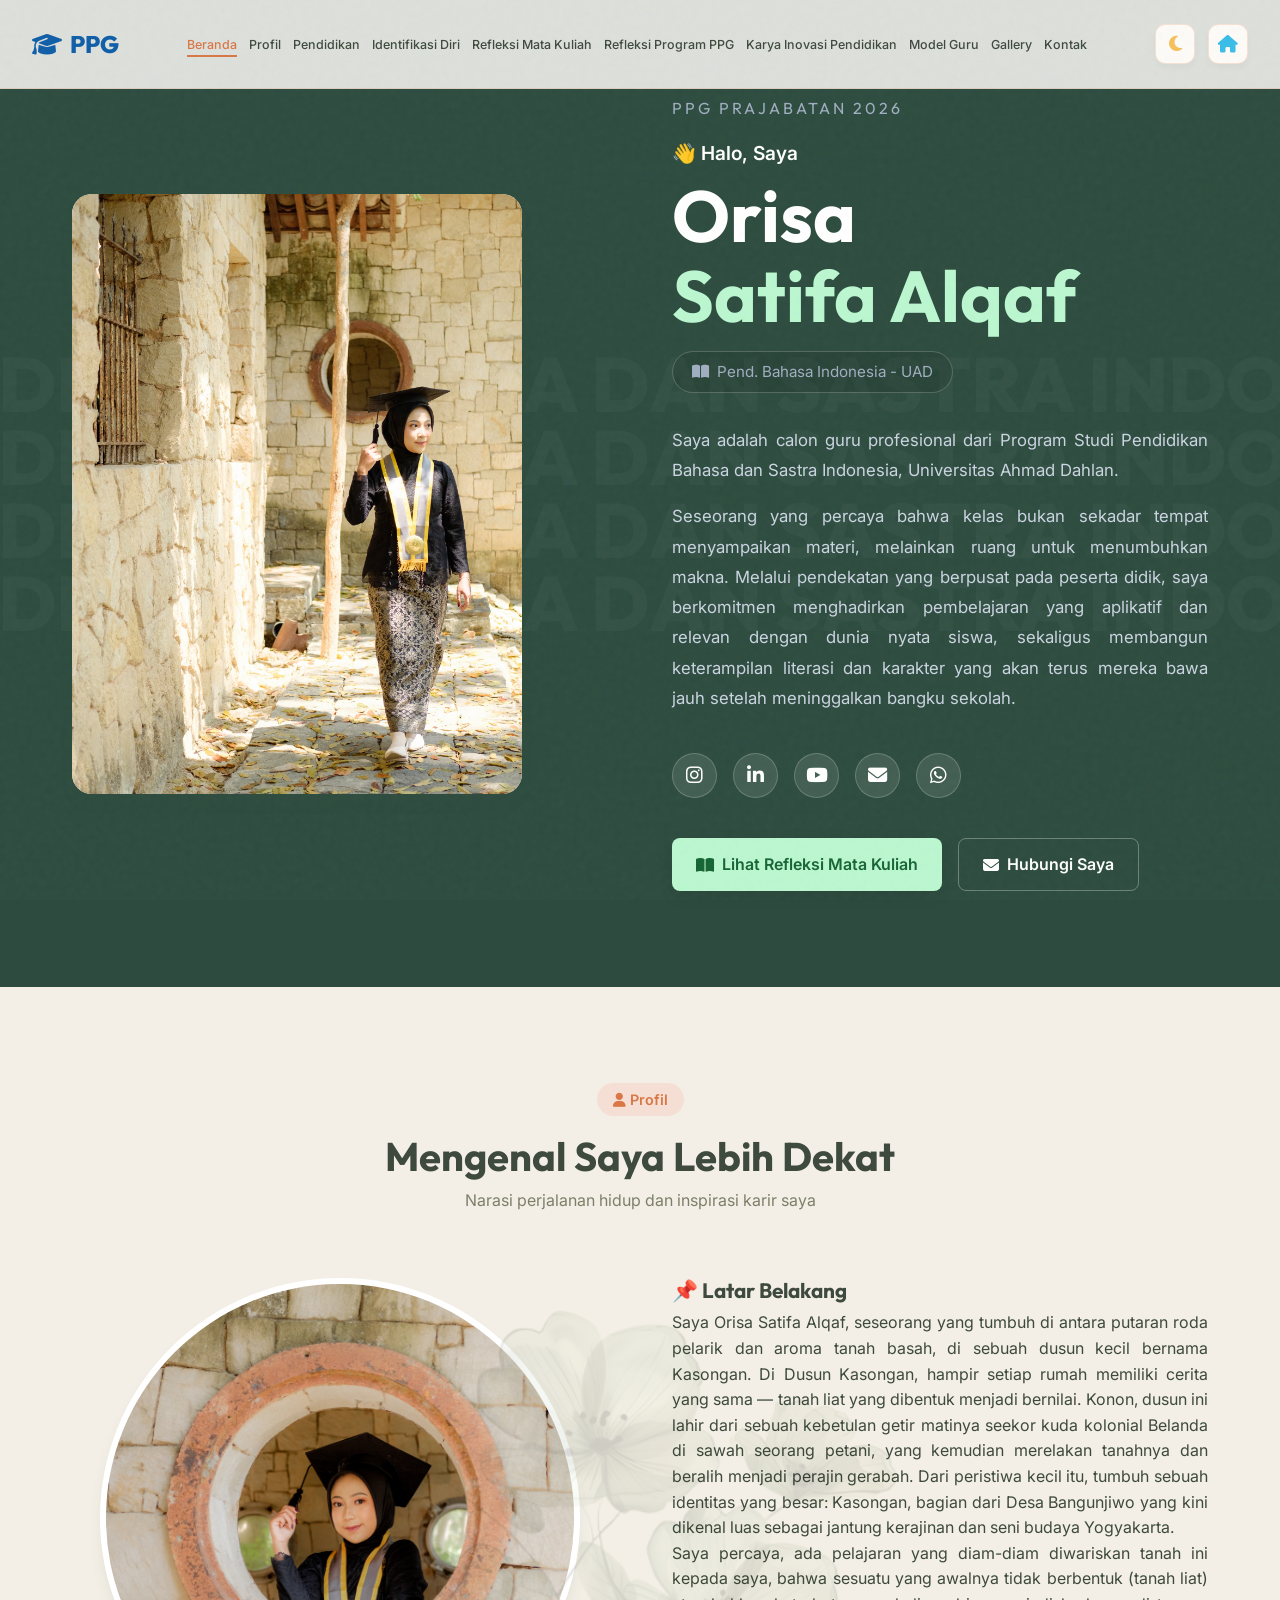
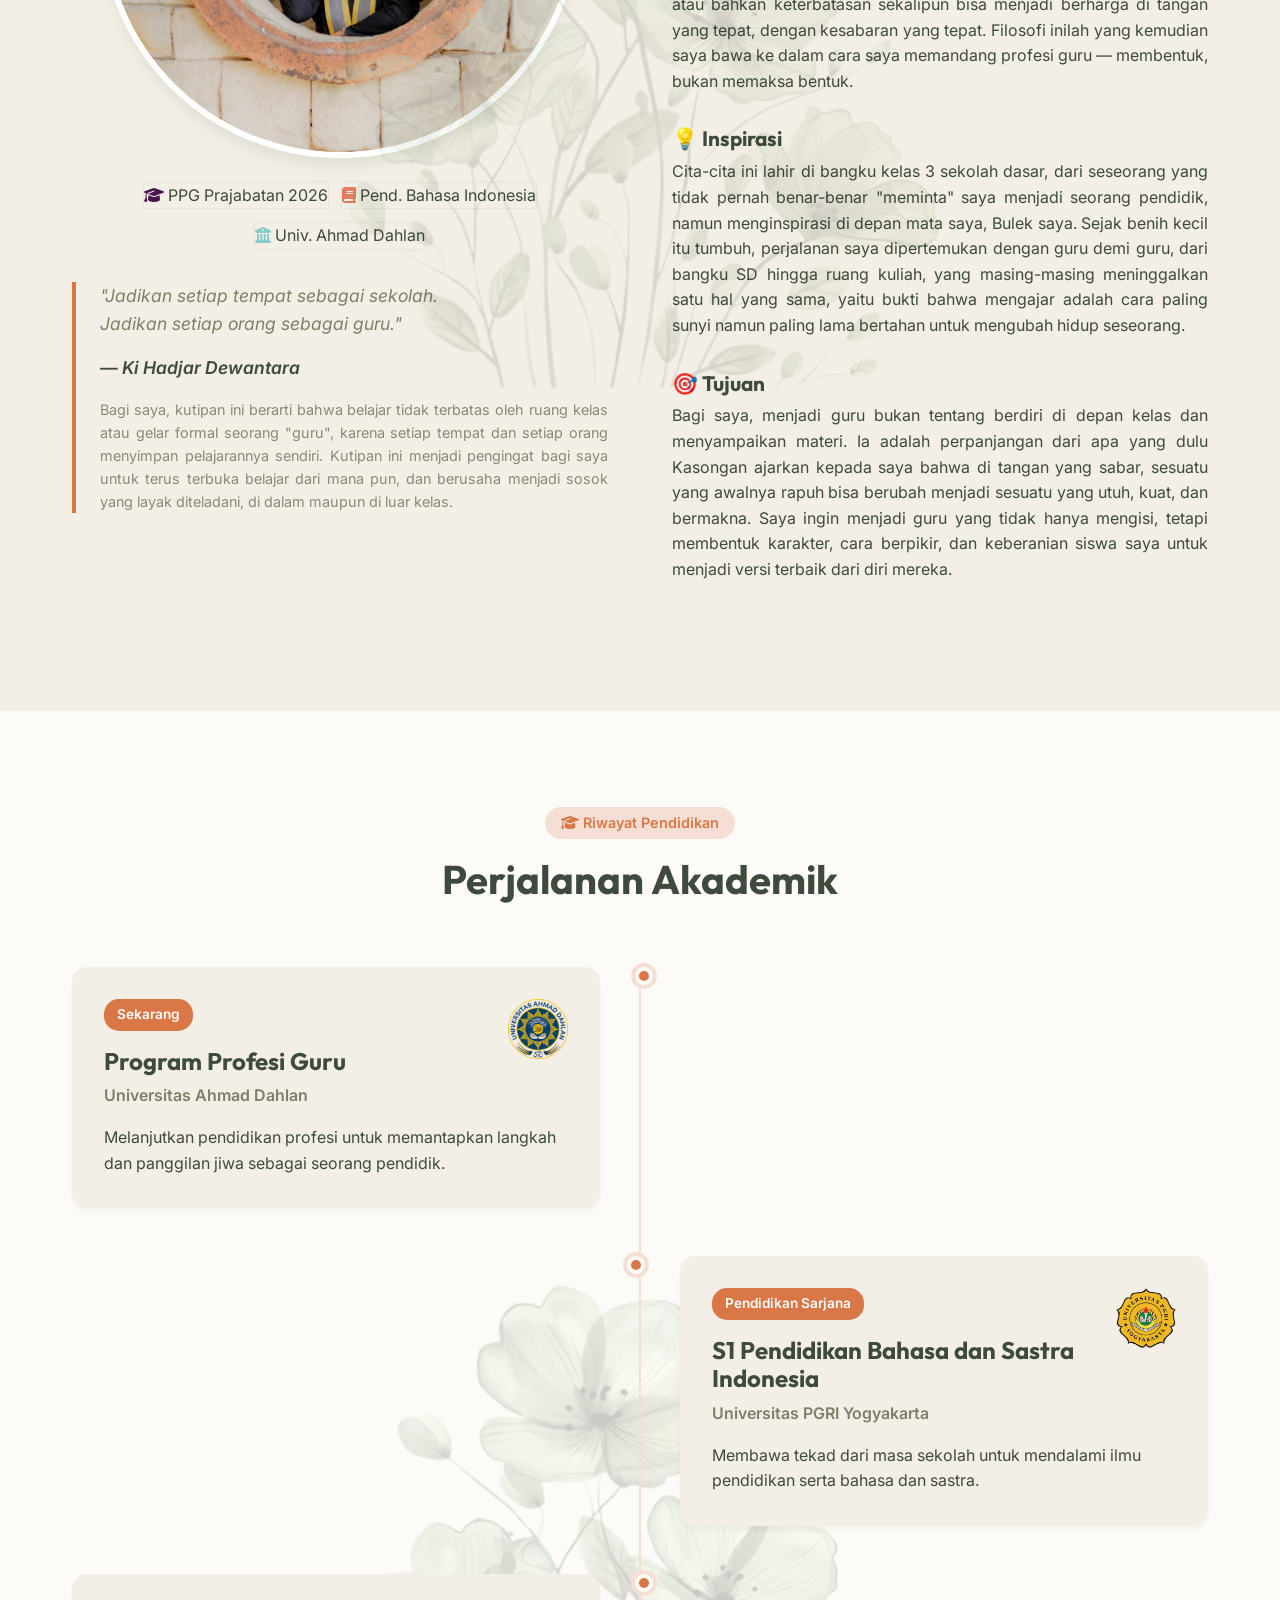
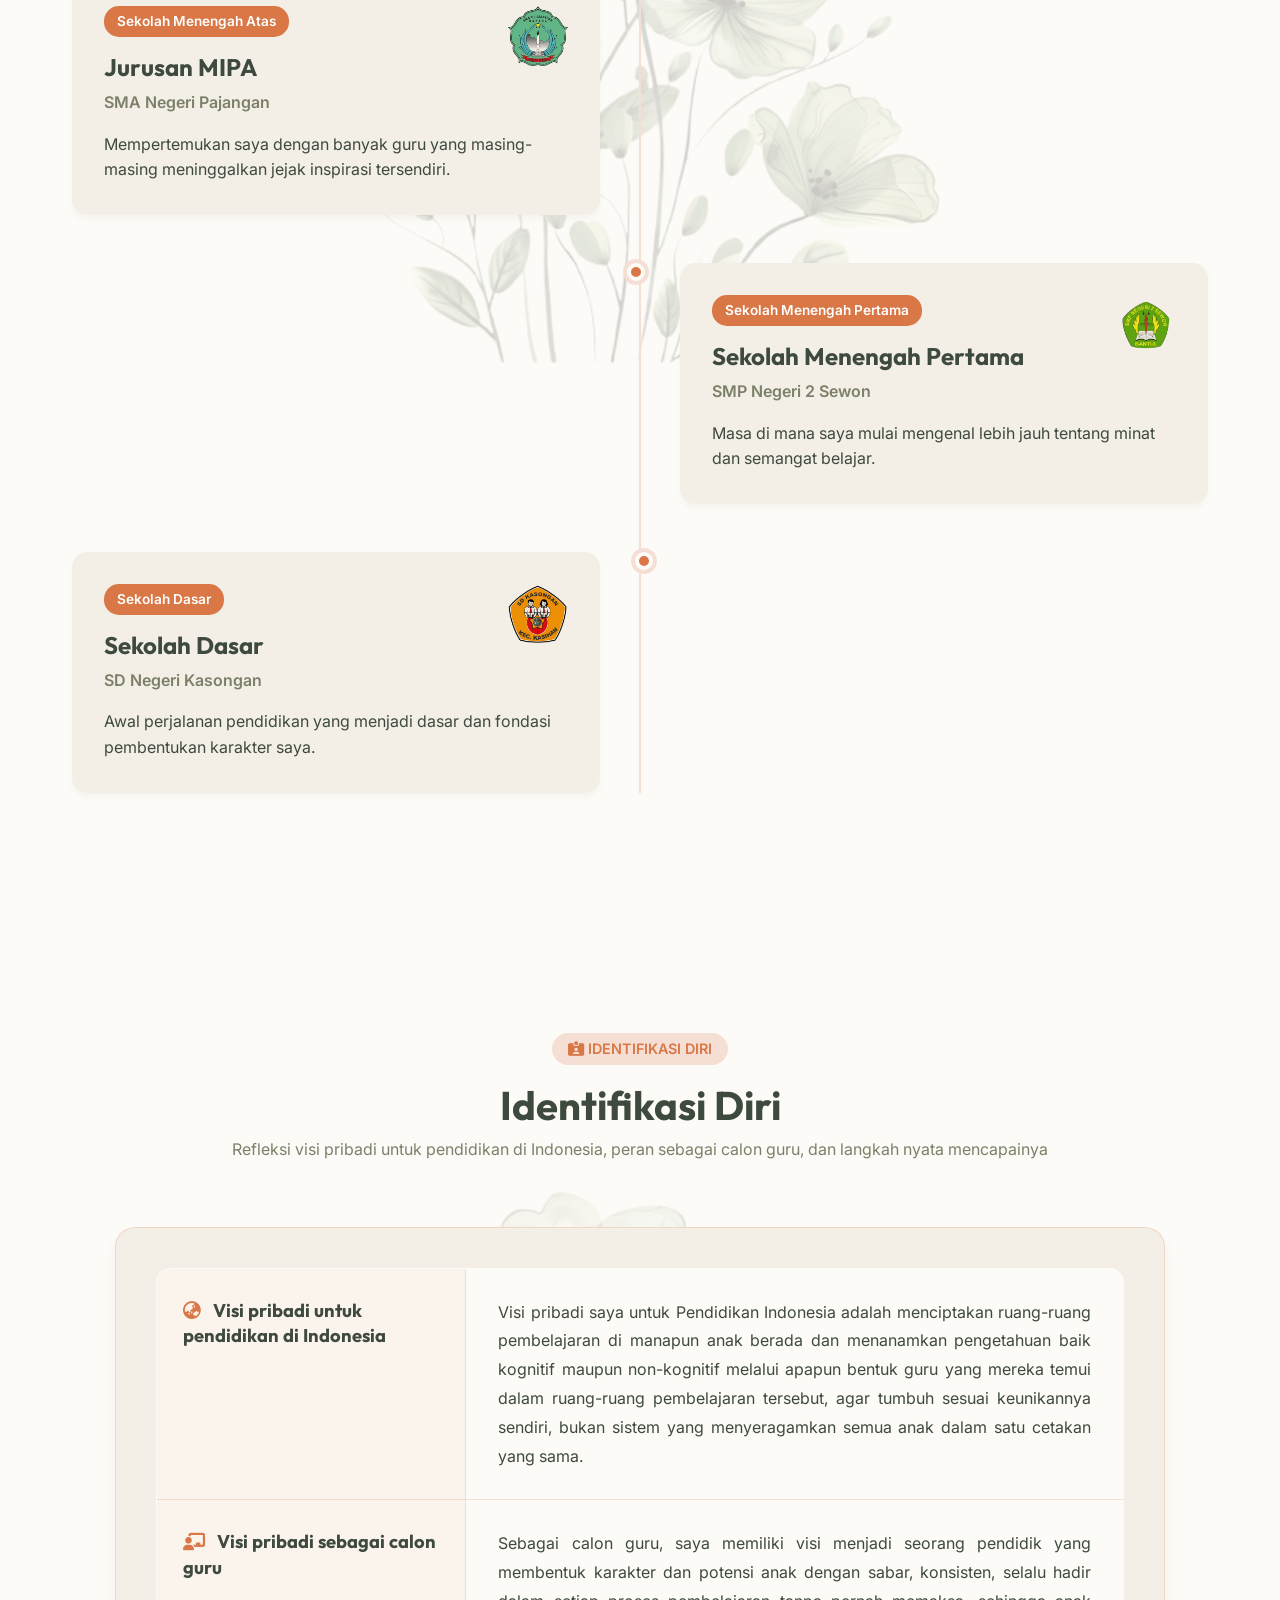
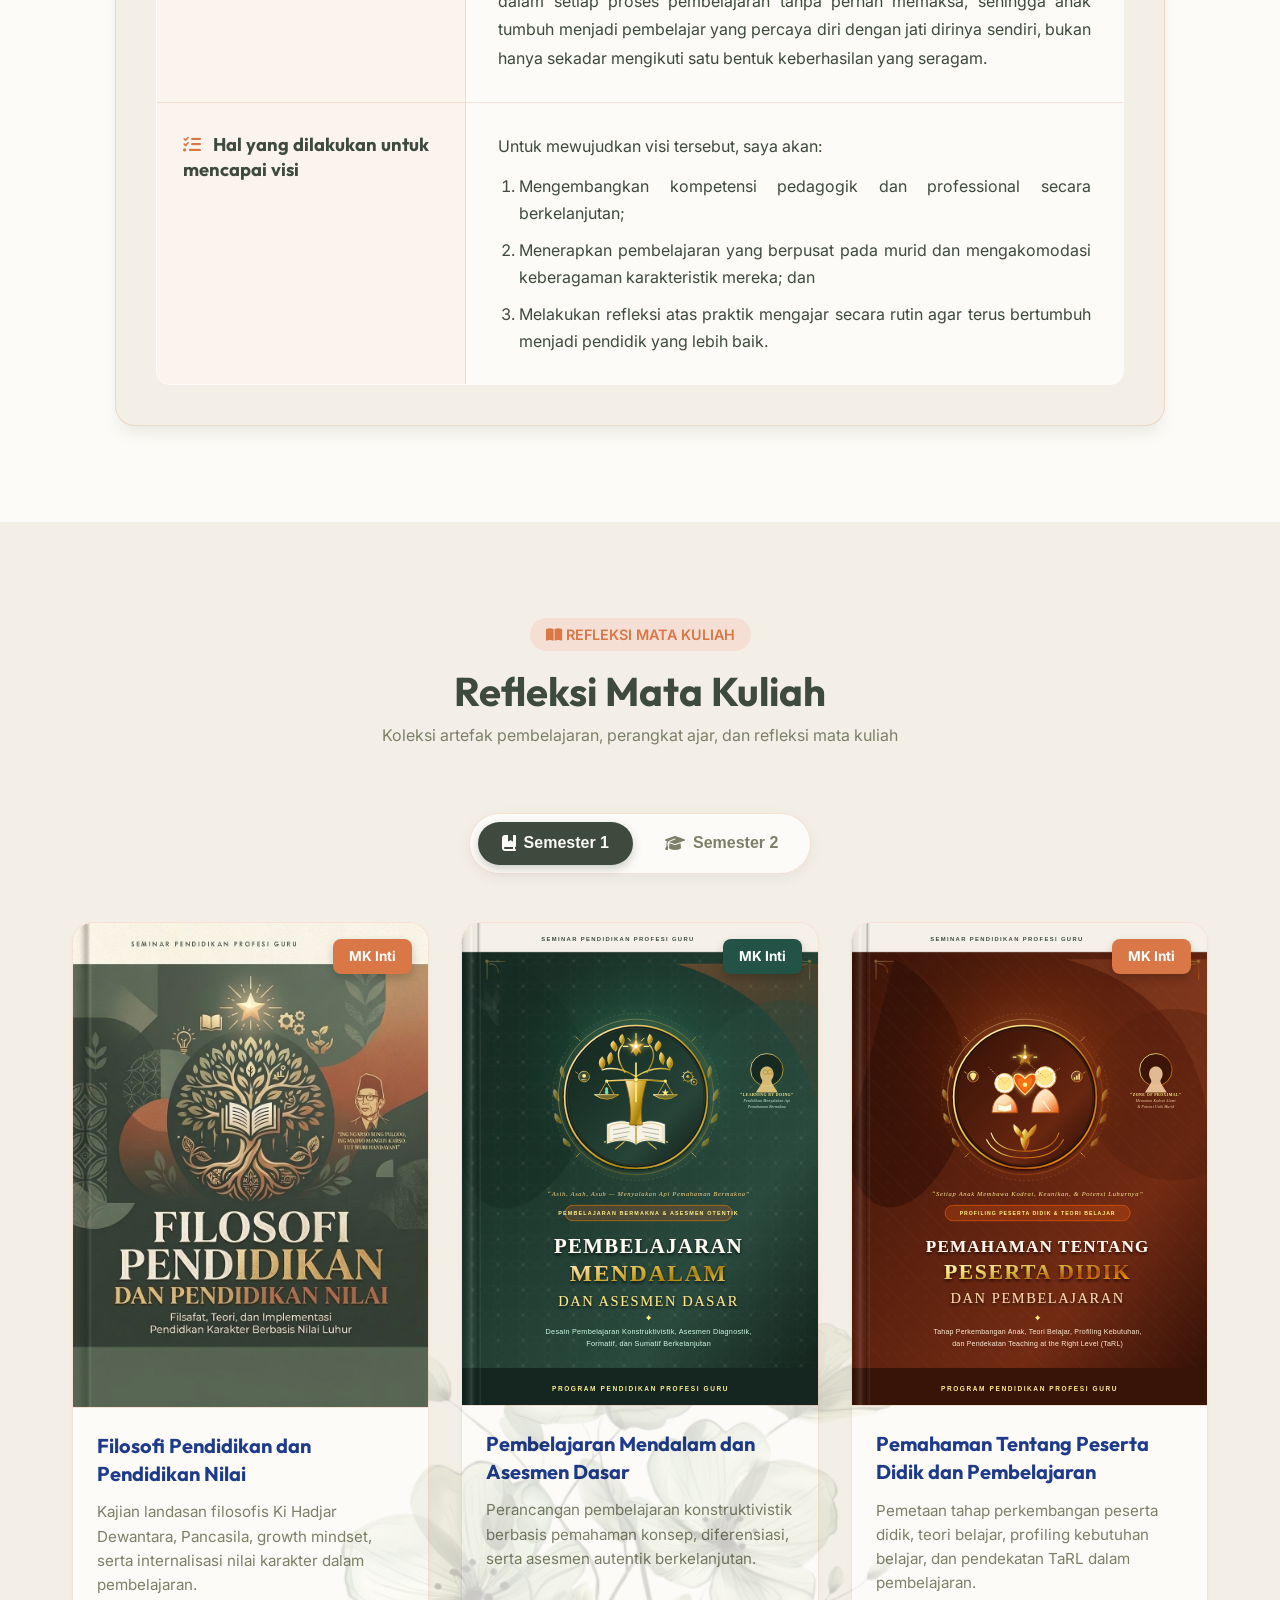
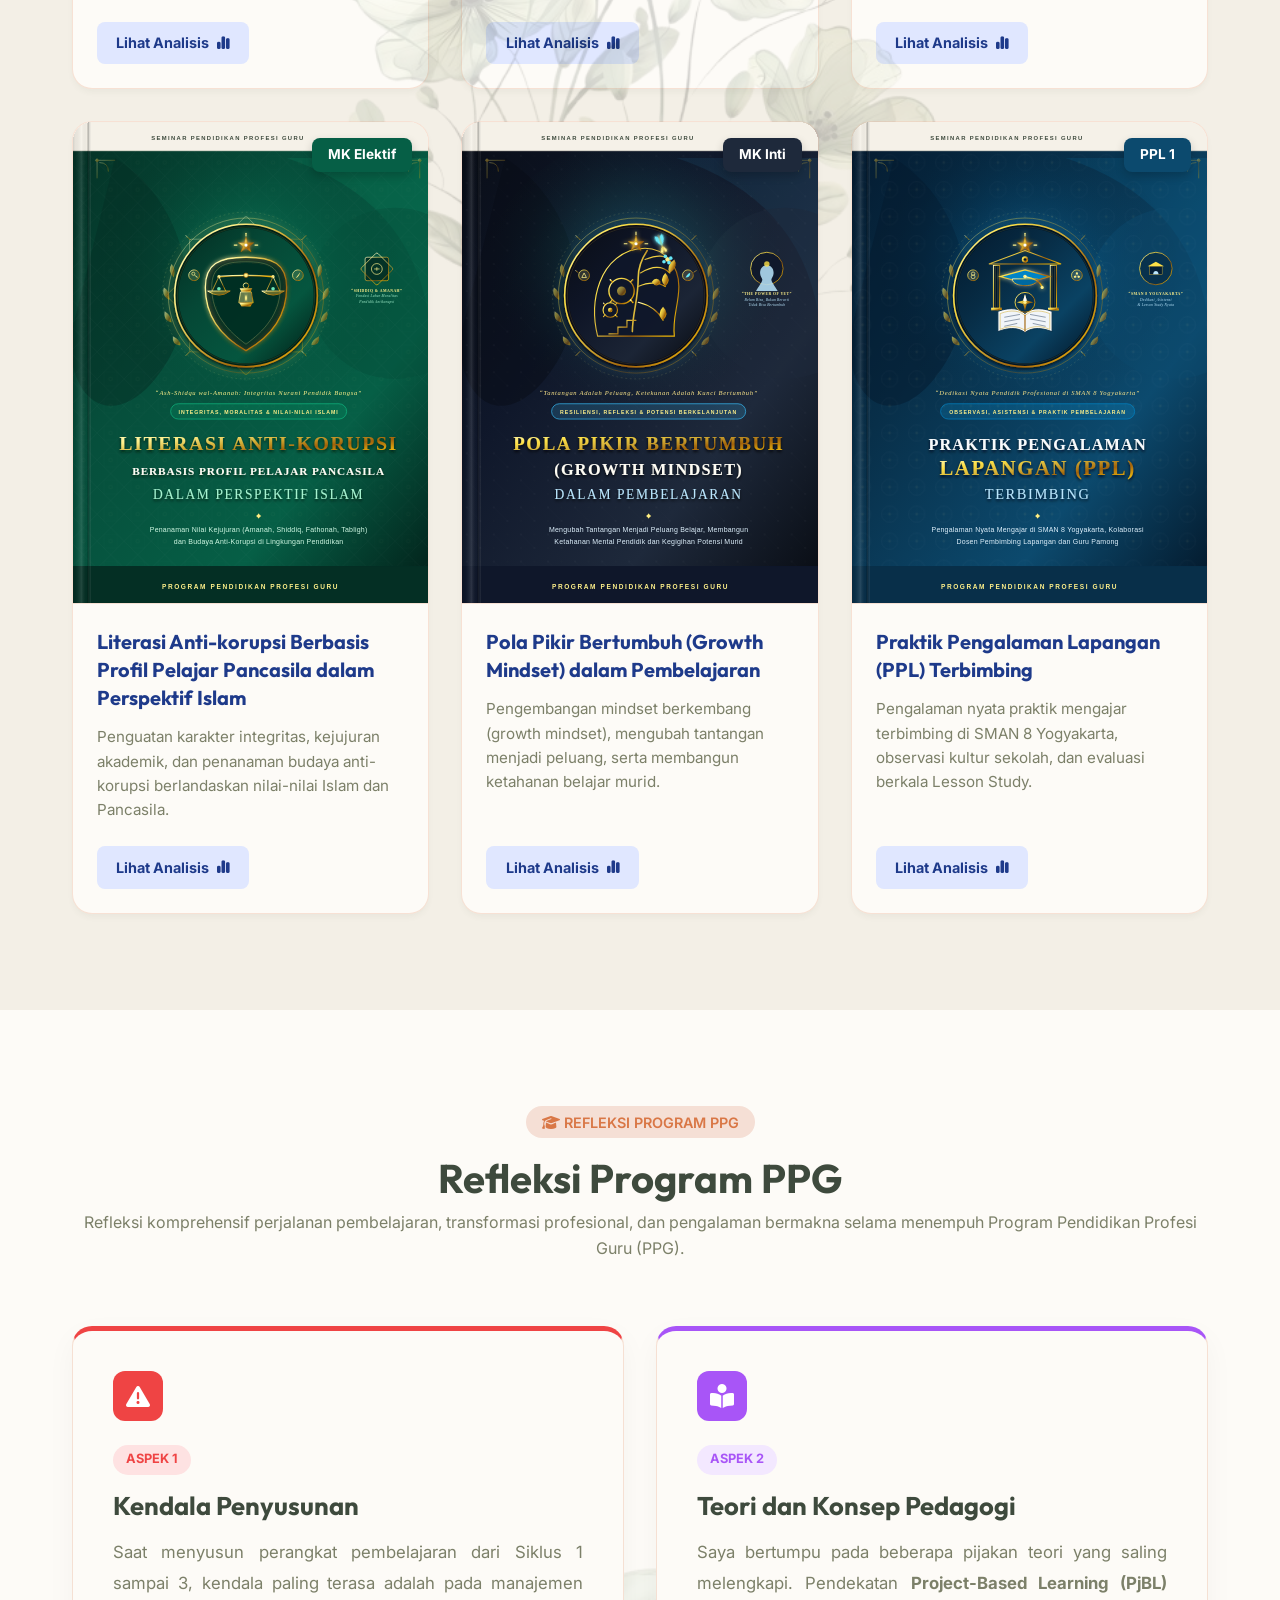
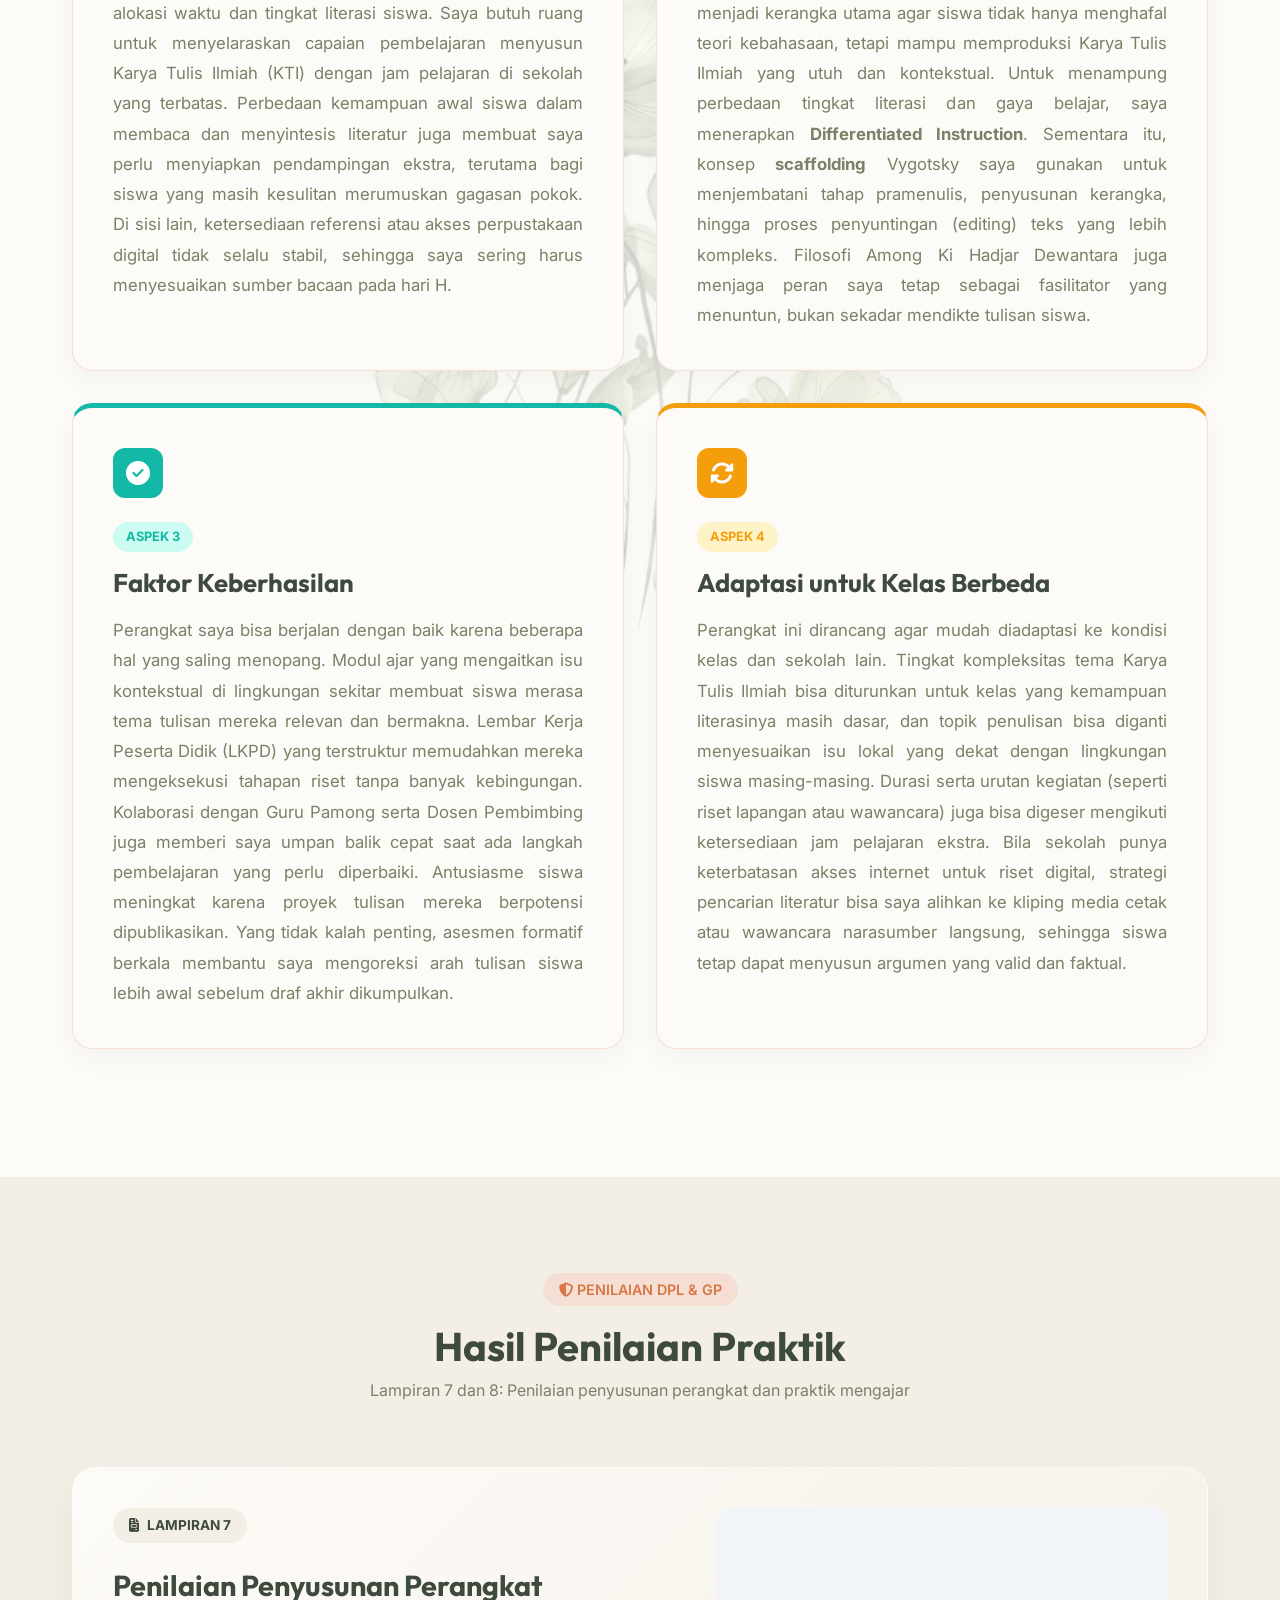
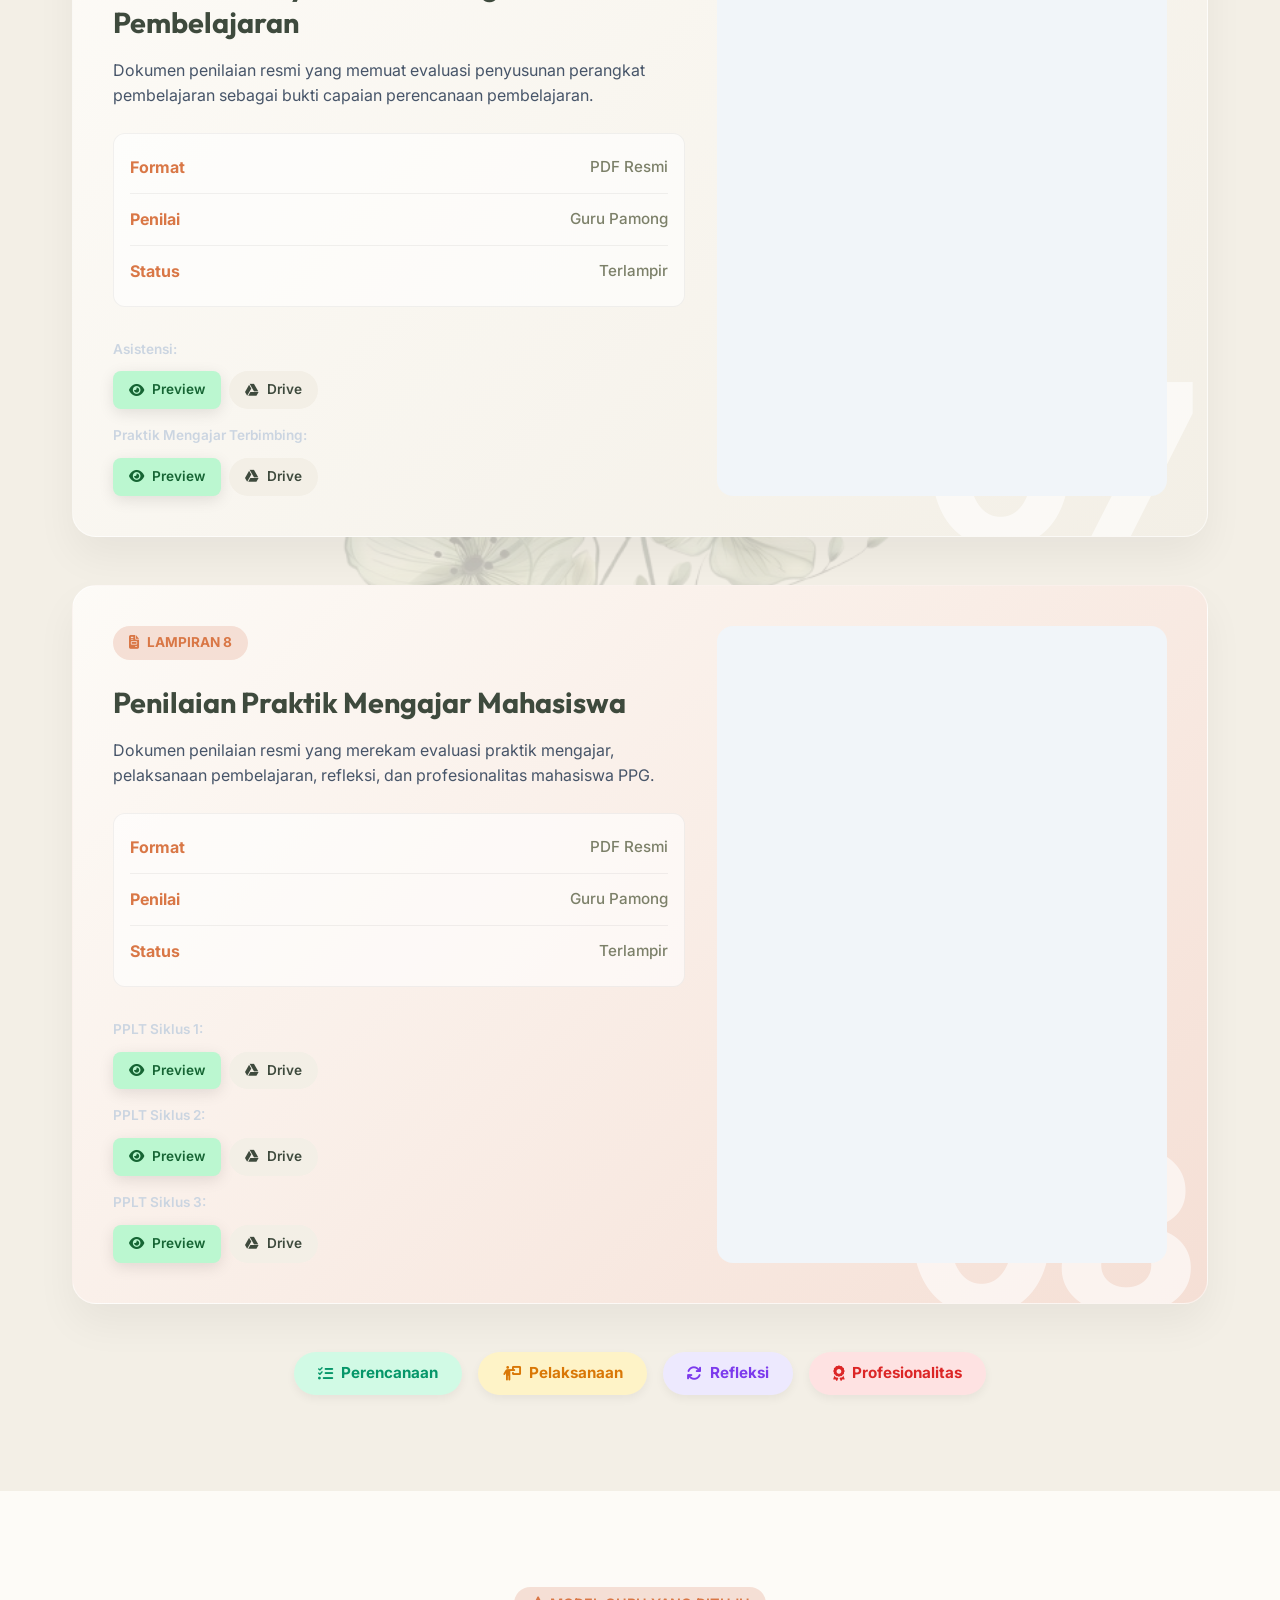
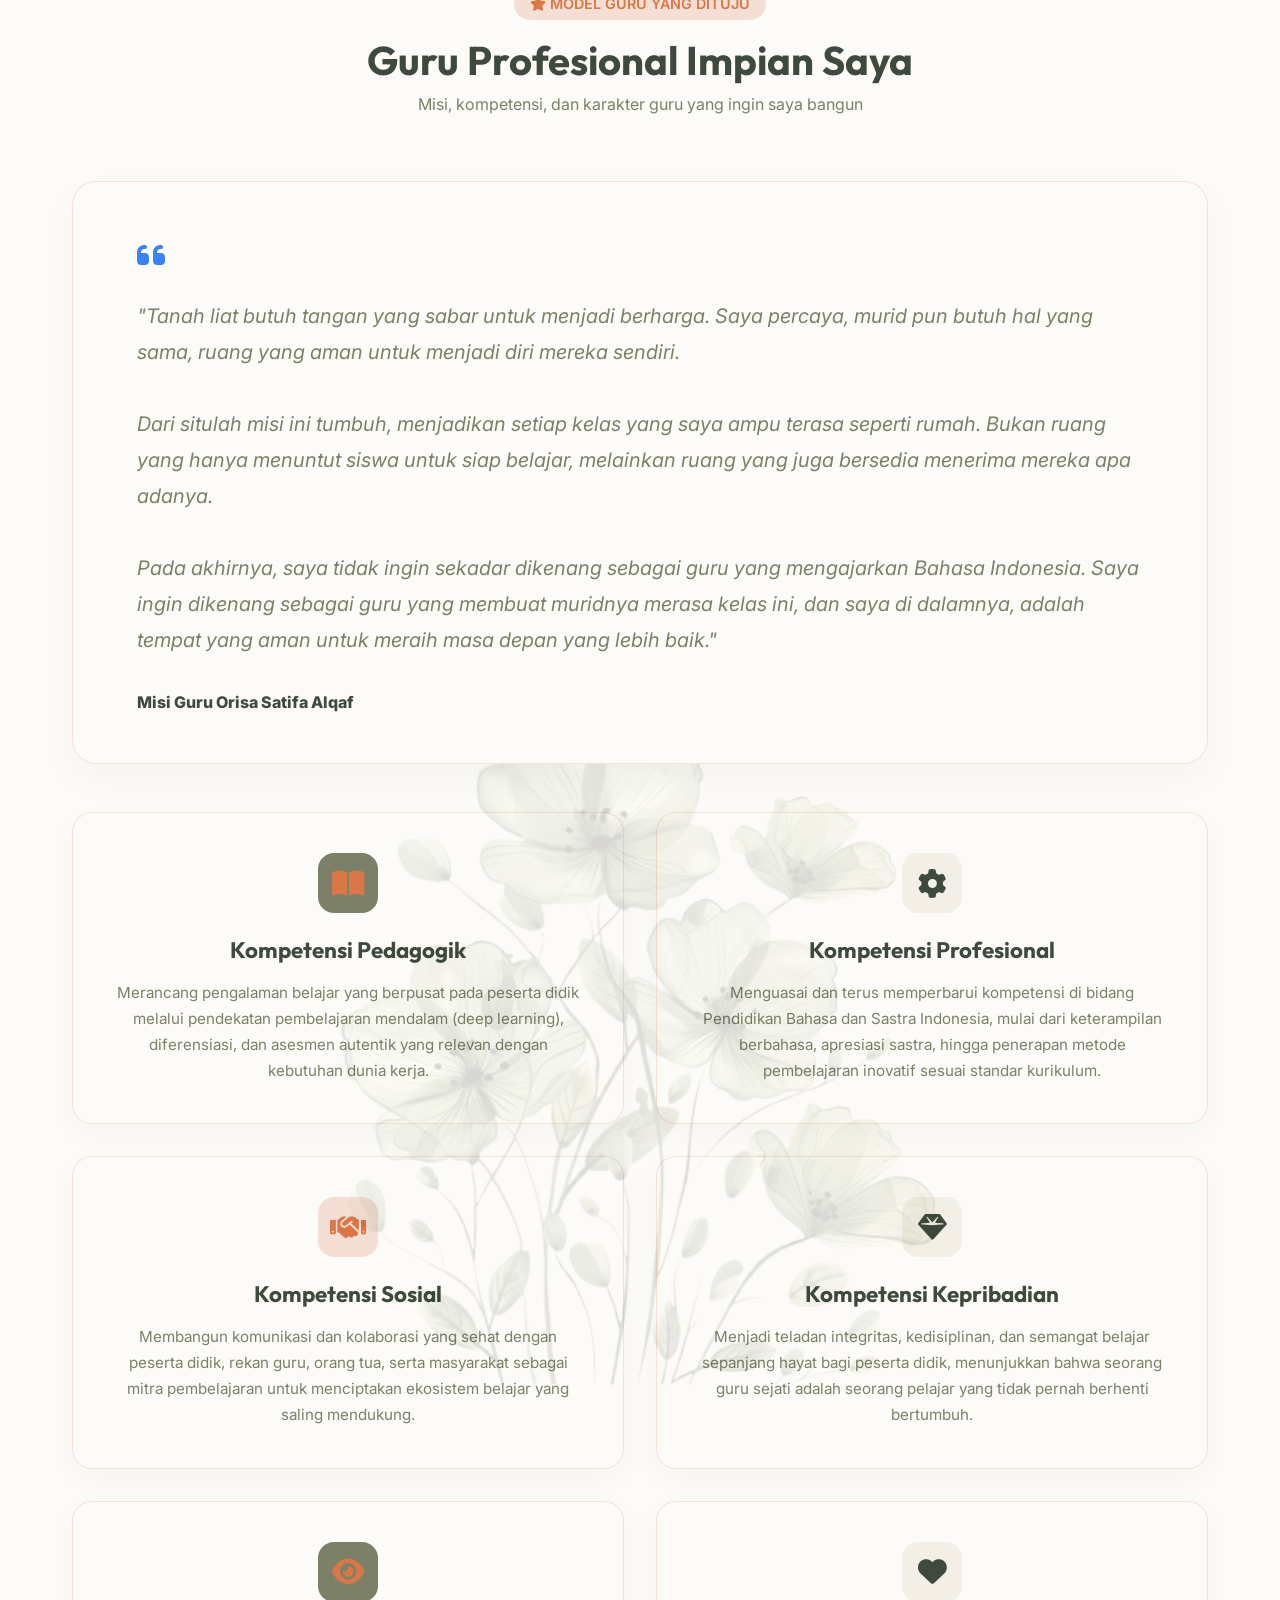
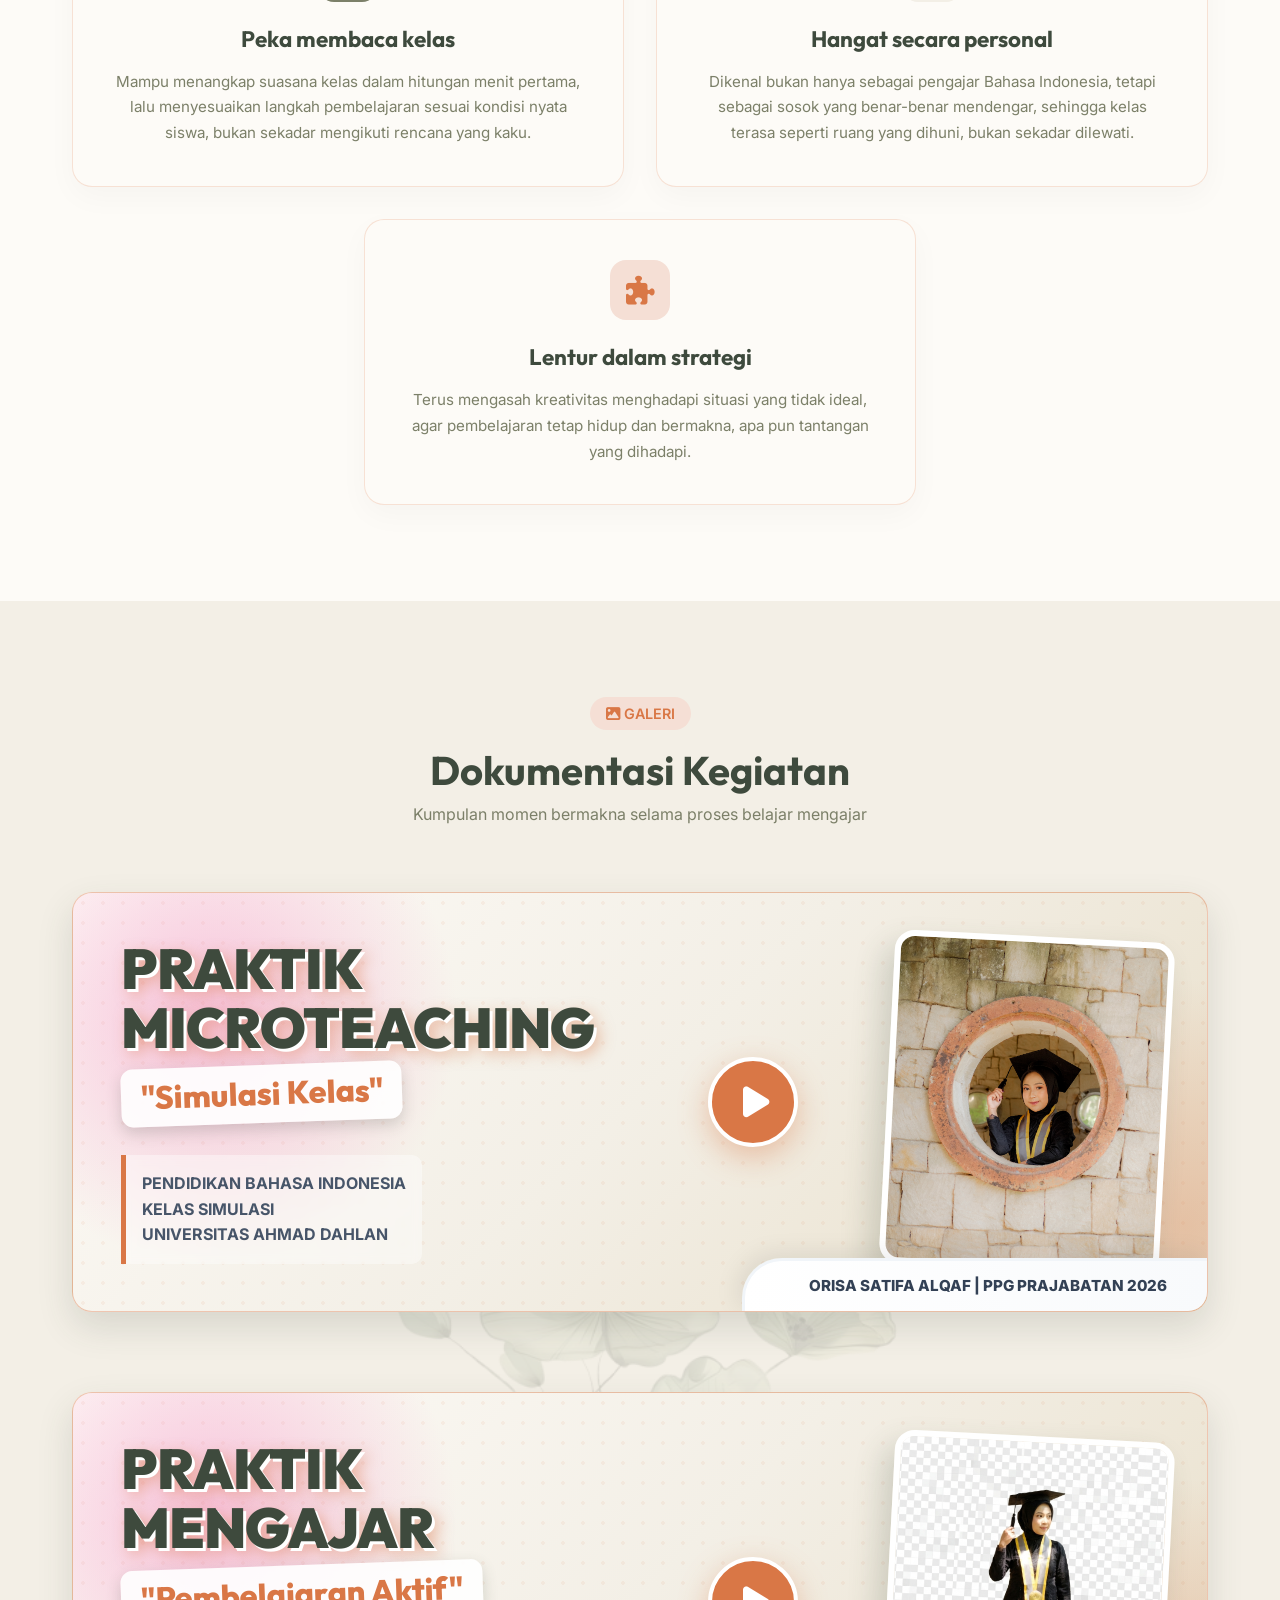
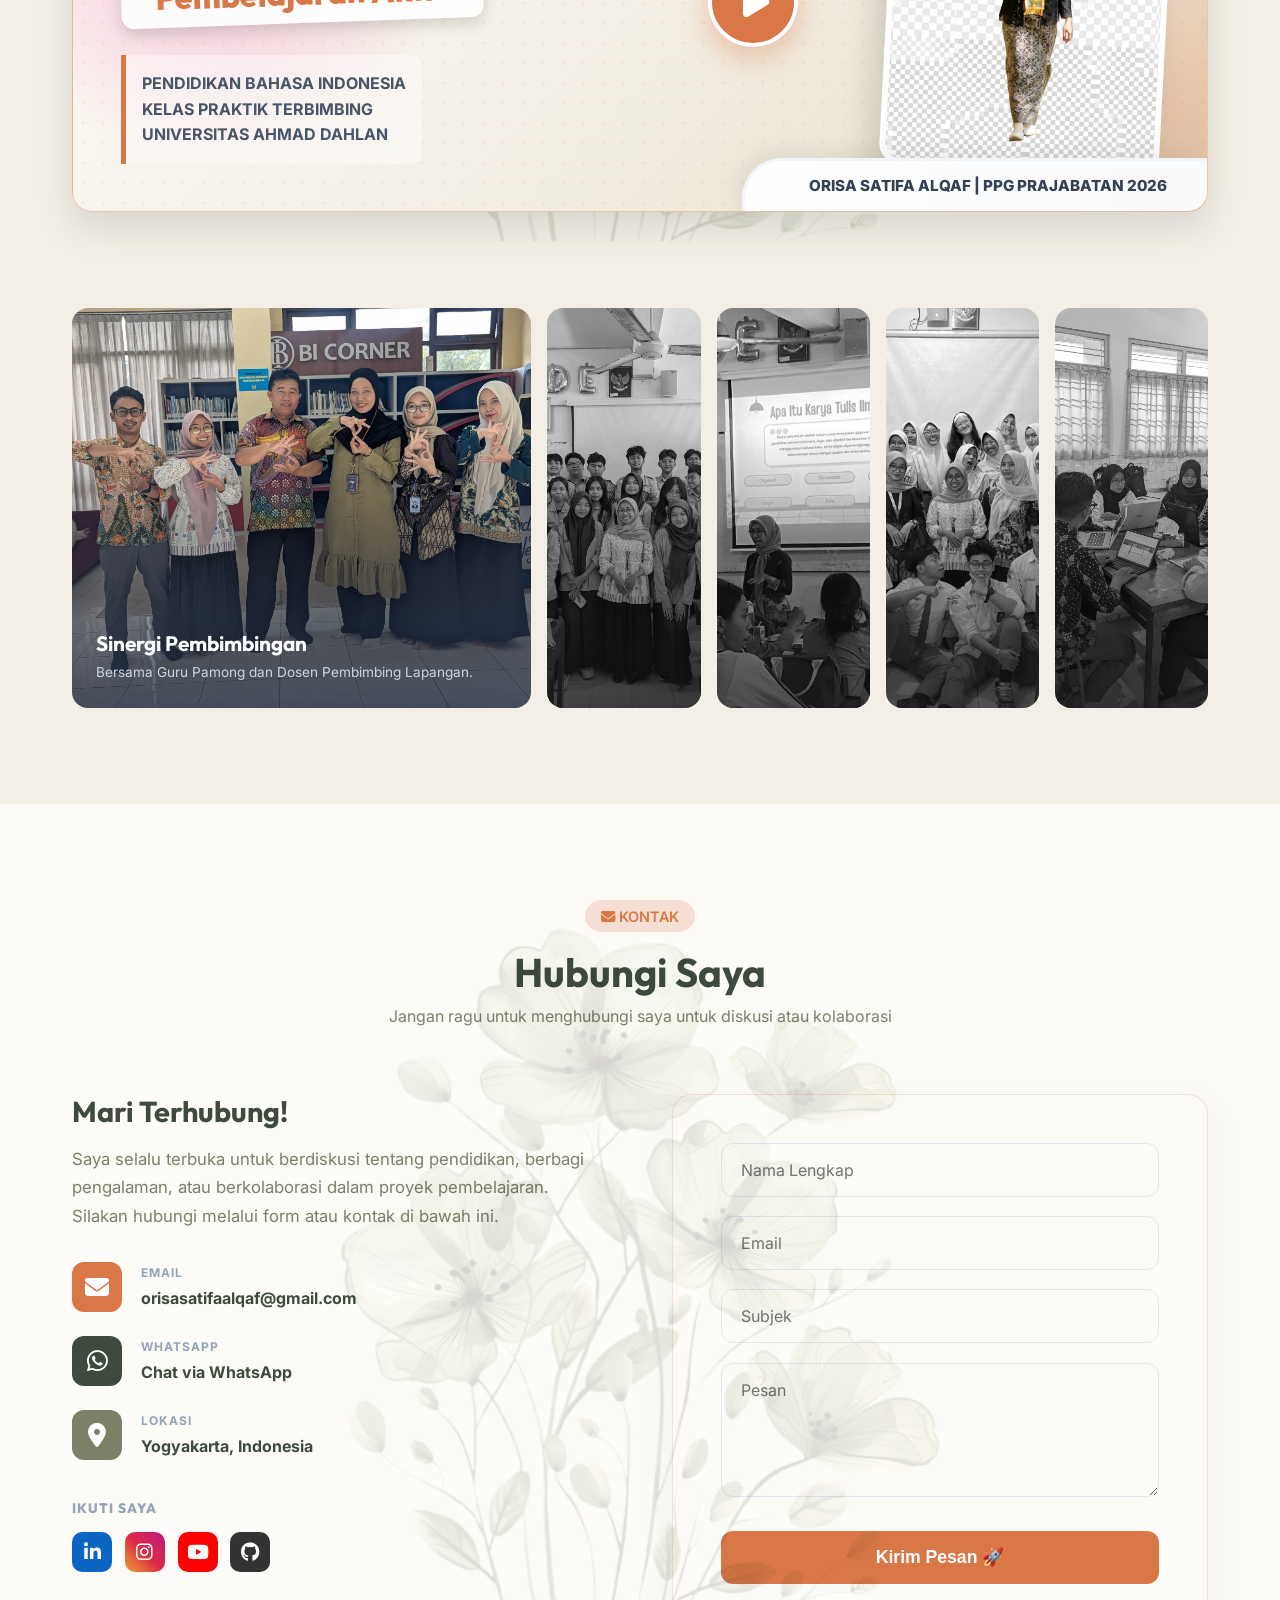
==== portfolio.html @ 275b14ca "Add files via upload" ====
<!DOCTYPE html>
<html lang="id" data-theme="light">
<head>
  <meta charset="UTF-8" />
  <meta name="viewport" content="width=device-width, initial-scale=1.0" />
  <meta name="description" content="E-Portfolio Guru Profesional. Dokumentasi perjalanan profesional, karya, dan refleksi pembelajaran." />
  <title>E-Portfolio | Guru Profesional PPG</title>
  
  <!-- Favicon PPG -->
  <link rel="icon" href="LOGO WEB.jpg" type="image/jpeg" />

  <!-- Fonts -->
  <link rel="preconnect" href="https://fonts.googleapis.com" />
  <link rel="preconnect" href="https://fonts.gstatic.com" crossorigin />
  <link href="https://fonts.googleapis.com/css2?family=Inter:wght@300;400;500;600;700;800&family=Outfit:wght@400;500;600;700;800&display=swap" rel="stylesheet" />
  
  <!-- Font Awesome -->
  <link rel="stylesheet" href="https://cdnjs.cloudflare.com/ajax/libs/font-awesome/6.5.1/css/all.min.css" />
  
  <!-- CSS -->
  <link rel="stylesheet" href="style.css?v=4" />
</head>
<body>


  <!-- Animated Particle Background -->
  <canvas id="particleCanvas"></canvas>

  <!-- Navigation -->
  <nav class="navbar" id="navbar">
    <div class="container">
      <a href="#hero" class="nav-logo" aria-label="PPG Logo">
        <span class="logo-text" style="color: #0F5EA8; display: flex; align-items: center; gap: 8px; font-weight: 800; font-size: 1.5rem;">
          <i class="fa-solid fa-graduation-cap"></i> PPG
        </span>
      </a>
      <ul class="nav-links" id="navLinks">
        <li><a href="#hero" class="active">Beranda</a></li>
        <li><a href="#about">Profil</a></li>
        <li><a href="#education">Pendidikan</a></li>
        <li><a href="#identifikasi-diri">Identifikasi Diri</a></li>
        <li><a href="#refleksi-mk">Refleksi Mata Kuliah</a></li>
        <li><a href="#refleksi-ppg">Refleksi Program PPG</a></li>
        <li><a href="#karya-inovasi">Karya Inovasi Pendidikan</a></li>
        <li><a href="#model-guru">Model Guru</a></li>
        <li><a href="#gallery">Gallery</a></li>
        <li><a href="#contact">Kontak</a></li>
      </ul>
      <div class="nav-actions">
        <button class="action-btn theme-toggle" id="themeToggle" aria-label="Toggle dark mode" title="Mode Gelap/Terang">
          <i class="fa-solid fa-moon theme-icon"></i>
        </button>
        <button class="action-btn home-btn" id="homeBtn" aria-label="Home" title="Kembali ke Awal" onclick="window.location.href='index.html';">
          <i class="fa-solid fa-house" style="color: #39BDE8;"></i>
        </button>
        <button class="hamburger" id="hamburger" aria-label="Toggle menu">
          <span></span>
          <span></span>
          <span></span>
        </button>
      </div>
    </div>
  </nav>

  <!-- Hero Section -->
  <section class="hero section" id="hero">
    <div class="hero-bg-text">
      <div>PENDIDIKAN BAHASA DAN SASTRA INDONESIA</div>
      <div>PENDIDIKAN BAHASA DAN SASTRA INDONESIA</div>
      <div>PENDIDIKAN BAHASA DAN SASTRA INDONESIA</div>
      <div>PENDIDIKAN BAHASA DAN SASTRA INDONESIA</div>
    </div>
    <div class="container hero-container">
      <div class="hero-image-section">
        <div class="hero-image-wrapper">
          <img src="gambar3.jpg" alt="Orisa Satifa Alqaf" style="width: 100%; height: 100%; object-fit: cover; object-position: 30% center; transform: scale(1.15); transform-origin: left center;" onerror="this.src='https://images.unsplash.com/photo-1523240795612-9a054b0db644?ixlib=rb-4.0.3&auto=format&fit=crop&w=800&q=80'">
        </div>
      </div>
      <div class="hero-card">
        <div class="hero-top-text">PPG PRAJABATAN 2026</div>
        <div class="hero-greeting"><span class="wave">👋</span> Halo, Saya</div>
        <h1 class="hero-name">Orisa <br class="mobile-name-break" /><span class="highlight-green">Satifa Alqaf</span></h1>
        
        <div class="hero-nim-badge">
          <i class="fa-solid fa-book-open"></i> Pend. Bahasa Indonesia - UAD
        </div>

        <p class="hero-desc" style="margin-bottom: 1rem; text-align: justify;">
          Saya adalah calon guru profesional dari Program Studi Pendidikan Bahasa dan Sastra Indonesia, Universitas Ahmad Dahlan.
        </p>
        <p class="hero-desc" style="text-align: justify;">
          Seseorang yang percaya bahwa kelas bukan sekadar tempat menyampaikan materi, melainkan ruang untuk menumbuhkan makna. Melalui pendekatan yang berpusat pada peserta didik, saya berkomitmen menghadirkan pembelajaran yang aplikatif dan relevan dengan dunia nyata siswa, sekaligus membangun keterampilan literasi dan karakter yang akan terus mereka bawa jauh setelah meninggalkan bangku sekolah.
        </p>

        <div class="hero-social-circles">
          <a href="#" target="_blank" class="social-circle"><i class="fab fa-instagram"></i></a>
          <a href="#" target="_blank" class="social-circle"><i class="fab fa-linkedin-in"></i></a>
          <a href="#" target="_blank" class="social-circle"><i class="fab fa-youtube"></i></a>
          <a href="#" target="_blank" class="social-circle"><i class="fa-solid fa-envelope"></i></a>
          <a href="#" target="_blank" class="social-circle"><i class="fa-brands fa-whatsapp"></i></a>
        </div>

        <div class="hero-actions">
          <a href="#refleksi-mk" class="btn btn-primary">
            <i class="fa-solid fa-book-open"></i> Lihat Refleksi Mata Kuliah
          </a>
          <a href="#contact" class="btn btn-outline">
            <i class="fa-solid fa-envelope"></i> Hubungi Saya
          </a>
        </div>
      </div>
    </div>
  </section>

  <!-- About Section -->
  <section class="about section" id="about">
    <div class="container">
      <div class="section-header">
        <div class="section-badge"><i class="fa-solid fa-user"></i> Profil</div>
        <h2 class="section-title">Mengenal Saya Lebih Dekat</h2>
        <p class="section-subtitle">Narasi perjalanan hidup dan inspirasi karir saya</p>
      </div>
      <div class="about-grid">
        <div class="about-image" style="align-self: start;">
          <div class="about-image-card" style="display: flex; flex-direction: column; align-items: center; margin-bottom: 2rem;">
            <div style="width: 480px; height: 480px; border-radius: 50%; border: 6px solid #ffffff; box-shadow: var(--shadow-md); overflow: hidden; margin-bottom: 1.5rem;">
              <img src="foto-profil.jpg" alt="Foto Profil" style="width: 100%; height: 100%; object-fit: cover; object-position: center 45%;">
            </div>
            <div style="display: flex; gap: 0.8rem; flex-wrap: wrap; justify-content: center;">
              <div class="hero-badge" style="margin: 0; border: 1px solid rgba(0,0,0,0.05);">
                <i class="fa-solid fa-graduation-cap" style="color: #4A154B;"></i> PPG Prajabatan 2026
              </div>
              <div class="hero-badge" style="margin: 0; border: 1px solid rgba(0,0,0,0.05);">
                <i class="fa-solid fa-book" style="color: #E27D60;"></i> Pend. Bahasa Indonesia
              </div>
              <div class="hero-badge" style="margin: 0; border: 1px solid rgba(0,0,0,0.05);">
                <i class="fa-solid fa-university" style="color: #85CDCA;"></i> Univ. Ahmad Dahlan
              </div>
            </div>
          </div>
          <blockquote class="profil-quote">
            <p><em>"Jadikan setiap tempat sebagai sekolah.<br>Jadikan setiap orang sebagai guru."</em></p>
            <cite>— Ki Hadjar Dewantara</cite>
            <p style="margin-top: 1rem; font-size: 0.9rem; font-style: normal; color: var(--text-color); opacity: 0.9; text-align: justify; line-height: 1.6;">
              Bagi saya, kutipan ini berarti bahwa belajar tidak terbatas oleh ruang kelas atau gelar formal seorang "guru", karena setiap tempat dan setiap orang menyimpan pelajarannya sendiri. Kutipan ini menjadi pengingat bagi saya untuk terus terbuka belajar dari mana pun, dan berusaha menjadi sosok yang layak diteladani, di dalam maupun di luar kelas.
            </p>
          </blockquote>
        </div>
        <div class="about-content">
          <div class="profil-narasi">
            <h3 class="narasi-heading">📌 Latar Belakang</h3>
            <p class="about-text" style="text-align: justify;">
              Saya Orisa Satifa Alqaf, seseorang yang tumbuh di antara putaran roda pelarik dan aroma tanah basah, di sebuah dusun kecil bernama Kasongan. Di Dusun Kasongan, hampir setiap rumah memiliki cerita yang sama — tanah liat yang dibentuk menjadi bernilai. Konon, dusun ini lahir dari sebuah kebetulan getir matinya seekor kuda kolonial Belanda di sawah seorang petani, yang kemudian merelakan tanahnya dan beralih menjadi perajin gerabah. Dari peristiwa kecil itu, tumbuh sebuah identitas yang besar: Kasongan, bagian dari Desa Bangunjiwo yang kini dikenal luas sebagai jantung kerajinan dan seni budaya Yogyakarta.
            </p>
            <p class="about-text" style="text-align: justify;">
              Saya percaya, ada pelajaran yang diam-diam diwariskan tanah ini kepada saya, bahwa sesuatu yang awalnya tidak berbentuk (tanah liat) atau bahkan keterbatasan sekalipun bisa menjadi berharga di tangan yang tepat, dengan kesabaran yang tepat. Filosofi inilah yang kemudian saya bawa ke dalam cara saya memandang profesi guru — membentuk, bukan memaksa bentuk.
            </p>
          </div>
          <div class="profil-narasi">
            <h3 class="narasi-heading">💡 Inspirasi</h3>
            <p class="about-text" style="text-align: justify;">
              Cita-cita ini lahir di bangku kelas 3 sekolah dasar, dari seseorang yang tidak pernah benar-benar "meminta" saya menjadi seorang pendidik, namun menginspirasi di depan mata saya, Bulek saya. Sejak benih kecil itu tumbuh, perjalanan saya dipertemukan dengan guru demi guru, dari bangku SD hingga ruang kuliah, yang masing-masing meninggalkan satu hal yang sama, yaitu bukti bahwa mengajar adalah cara paling sunyi namun paling lama bertahan untuk mengubah hidup seseorang.
            </p>
          </div>
          <div class="profil-narasi">
            <h3 class="narasi-heading">🎯 Tujuan</h3>
            <p class="about-text" style="text-align: justify;">
              Bagi saya, menjadi guru bukan tentang berdiri di depan kelas dan menyampaikan materi. Ia adalah perpanjangan dari apa yang dulu Kasongan ajarkan kepada saya bahwa di tangan yang sabar, sesuatu yang awalnya rapuh bisa berubah menjadi sesuatu yang utuh, kuat, dan bermakna. Saya ingin menjadi guru yang tidak hanya mengisi, tetapi membentuk karakter, cara berpikir, dan keberanian siswa saya untuk menjadi versi terbaik dari diri mereka.
            </p>
          </div>
        </div>
      </div>
    </div>
  </section>

  <!-- Education Section -->
  <section class="education section" id="education">
    <div class="container">
      <div class="section-header">
        <div class="section-badge"><i class="fa-solid fa-graduation-cap"></i> Riwayat Pendidikan</div>
        <h2 class="section-title">Perjalanan Akademik</h2>
      </div>
      <div class="timeline">
        <div class="timeline-item">
          <div class="timeline-dot"></div>
          <div class="timeline-card">
            <img src="uad-logo.png" alt="UAD Logo" class="school-logo" style="width: 60px; height: 60px; object-fit: contain; float: right; margin-left: 1rem; border-radius: 8px;">
            <span class="timeline-year">Sekarang</span>
            <h3>Program Profesi Guru</h3>
            <p class="institution">Universitas Ahmad Dahlan</p>
            <p>Melanjutkan pendidikan profesi untuk memantapkan langkah dan panggilan jiwa sebagai seorang pendidik.</p>
          </div>
        </div>
        <div class="timeline-item">
          <div class="timeline-dot"></div>
          <div class="timeline-card">
            <img src="LOGO UPY.jpg" alt="UPY Logo" class="school-logo" style="width: 60px; height: 60px; object-fit: contain; float: right; margin-left: 1rem; border-radius: 8px;">
            <span class="timeline-year">Pendidikan Sarjana</span>
            <h3>S1 Pendidikan Bahasa dan Sastra Indonesia</h3>
            <p class="institution">Universitas PGRI Yogyakarta</p>
            <p>Membawa tekad dari masa sekolah untuk mendalami ilmu pendidikan serta bahasa dan sastra.</p>
          </div>
        </div>
        <div class="timeline-item">
          <div class="timeline-dot"></div>
          <div class="timeline-card">
            <img src="LOGO SMA.png" alt="SMA Logo" class="school-logo" style="width: 60px; height: 60px; object-fit: contain; float: right; margin-left: 1rem; border-radius: 8px;">
            <span class="timeline-year">Sekolah Menengah Atas</span>
            <h3>Jurusan MIPA</h3>
            <p class="institution">SMA Negeri Pajangan</p>
            <p>Mempertemukan saya dengan banyak guru yang masing-masing meninggalkan jejak inspirasi tersendiri.</p>
          </div>
        </div>
        <div class="timeline-item">
          <div class="timeline-dot"></div>
          <div class="timeline-card">
            <img src="LOGO SMP.png" alt="SMP Logo" class="school-logo" style="width: 60px; height: 60px; object-fit: contain; float: right; margin-left: 1rem; border-radius: 8px; transform: scale(1.4);">
            <span class="timeline-year">Sekolah Menengah Pertama</span>
            <h3>Sekolah Menengah Pertama</h3>
            <p class="institution">SMP Negeri 2 Sewon</p>
            <p>Masa di mana saya mulai mengenal lebih jauh tentang minat dan semangat belajar.</p>
          </div>
        </div>
        <div class="timeline-item">
          <div class="timeline-dot"></div>
          <div class="timeline-card">
            <img src="LOGO SD.png" alt="SD Logo" class="school-logo" style="width: 60px; height: 60px; object-fit: contain; float: right; margin-left: 1rem; border-radius: 8px;">
            <span class="timeline-year">Sekolah Dasar</span>
            <h3>Sekolah Dasar</h3>
            <p class="institution">SD Negeri Kasongan</p>
            <p>Awal perjalanan pendidikan yang menjadi dasar dan fondasi pembentukan karakter saya.</p>
          </div>
        </div>
      </div>
    </div>
  </section>

  <!-- Section: Identifikasi Diri -->
  <section class="identifikasi-diri section" id="identifikasi-diri">
    <div class="container">
      <div class="section-header">
        <div class="section-badge"><i class="fa-solid fa-id-card-clip"></i> IDENTIFIKASI DIRI</div>
        <h2 class="section-title">Identifikasi Diri</h2>
        <p class="section-subtitle">Refleksi visi pribadi untuk pendidikan di Indonesia, peran sebagai calon guru, dan langkah nyata mencapainya</p>
      </div>

      <div class="identifikasi-card">
        <div class="identifikasi-table-wrapper">
          <table class="identifikasi-table">
            <tbody>
              <tr>
                <td class="identifikasi-label">
                  <i class="fa-solid fa-earth-asia"></i> Visi pribadi untuk pendidikan di Indonesia
                </td>
                <td class="identifikasi-content">
                  Visi pribadi saya untuk Pendidikan Indonesia adalah menciptakan ruang-ruang pembelajaran di manapun anak berada dan menanamkan pengetahuan baik kognitif maupun non-kognitif melalui apapun bentuk guru yang mereka temui dalam ruang-ruang pembelajaran tersebut, agar tumbuh sesuai keunikannya sendiri, bukan sistem yang menyeragamkan semua anak dalam satu cetakan yang sama.
                </td>
              </tr>
              <tr>
                <td class="identifikasi-label">
                  <i class="fa-solid fa-chalkboard-user"></i> Visi pribadi sebagai calon guru
                </td>
                <td class="identifikasi-content">
                  Sebagai calon guru, saya memiliki visi menjadi seorang pendidik yang membentuk karakter dan potensi anak dengan sabar, konsisten, selalu hadir dalam setiap proses pembelajaran tanpa pernah memaksa, sehingga anak tumbuh menjadi pembelajar yang percaya diri dengan jati dirinya sendiri, bukan hanya sekadar mengikuti satu bentuk keberhasilan yang seragam.
                </td>
              </tr>
              <tr>
                <td class="identifikasi-label">
                  <i class="fa-solid fa-list-check"></i> Hal yang dilakukan untuk mencapai visi
                </td>
                <td class="identifikasi-content">
                  Untuk mewujudkan visi tersebut, saya akan:
                  <ol class="identifikasi-list">
                    <li>Mengembangkan kompetensi pedagogik dan professional secara berkelanjutan;</li>
                    <li>Menerapkan pembelajaran yang berpusat pada murid dan mengakomodasi keberagaman karakteristik mereka; dan</li>
                    <li>Melakukan refleksi atas praktik mengajar secara rutin agar terus bertumbuh menjadi pendidik yang lebih baik.</li>
                  </ol>
                </td>
              </tr>
            </tbody>
          </table>
        </div>
      </div>
    </div>
  </section>

  <!-- Refleksi Mata Kuliah Section -->
  <section class="portfolio section" id="refleksi-mk">
    <div class="container">
      <div class="section-header">
        <div class="section-badge"><i class="fa-solid fa-book-open"></i> REFLEKSI MATA KULIAH</div>
        <h2 class="section-title">Refleksi Mata Kuliah</h2>
        <p class="section-subtitle">Koleksi artefak pembelajaran, perangkat ajar, dan refleksi mata kuliah</p>
      </div>

      <!-- Filter Controls (Semester 1 & Semester 2) -->
      <div class="portfolio-filters">
        <!-- Tier 1: Main Switch -->
        <div class="filter-switch-wrapper">
          <div class="filter-switch">
            <button class="switch-btn active" data-tipe="sem1"><i class="fa-solid fa-book-bookmark"></i> Semester 1</button>
            <button class="switch-btn" data-tipe="sem2"><i class="fa-solid fa-graduation-cap"></i> Semester 2</button>
          </div>
        </div>
      </div>

      <!-- Portfolio Grid -->
      <div class="portfolio-grid" id="portfolioGrid">

        <!-- Card 1: Filosofi Pendidikan dan Pendidikan Nilai -->
        <div class="portfolio-card" data-tipe="sem1" data-siklus="1" data-kategori="rpp">
          <div class="card-image-wrapper">
            <img src="filosofi-cover.jpg?v=3" alt="Cover Filosofi Pendidikan dan Pendidikan Nilai" style="width: 100%; height: 100%; object-fit: cover;" onerror="this.src='modul-cover.png'">
            <div class="card-badge badge-rpp" style="background-color: #d97746;">MK Inti</div>
            <div class="card-overlay">
              <a href="https://drive.google.com/file/d/1TNvduxarlASGMuXjR-zUXO0_M1XkJDRx/view?usp=sharing" target="_blank" class="overlay-content" style="text-decoration: none;">
                <i class="fa-solid fa-file-pdf"></i> Buka LK 2 di Drive
              </a>
            </div>
          </div>
          <div class="card-content">
            <h3 class="card-title">Filosofi Pendidikan dan Pendidikan Nilai</h3>
            <p class="card-desc">Kajian landasan filosofis Ki Hadjar Dewantara, Pancasila, growth mindset, serta internalisasi nilai karakter dalam pembelajaran.</p>
            <a href="#" class="btn-analysis" data-target="analysisPanelFilosofi">Lihat Analisis <i class="fa-solid fa-chart-simple"></i></a>
          </div>
        </div>

        <!-- Card 2: Pembelajaran Mendalam dan Asesmen Dasar -->
        <div class="portfolio-card" data-tipe="sem1" data-siklus="1" data-kategori="rpp">
          <div class="card-image-wrapper">
            <img src="cover-pmad.svg?v=4" alt="Cover Pembelajaran Mendalam dan Asesmen Dasar" style="width: 100%; height: 100%; object-fit: cover;">
            <div class="card-badge badge-rpp" style="background-color: #235347;">MK Inti</div>
            <div class="card-overlay">
              <a href="https://drive.google.com/file/d/131Knei9ae3mvdp4mpOzd_yt9xrBvKyL4/view?usp=sharing" target="_blank" class="overlay-content" style="text-decoration: none;">
                <i class="fa-solid fa-file-pdf"></i> Buka LK 2 di Drive
              </a>
            </div>
          </div>
          <div class="card-content">
            <h3 class="card-title">Pembelajaran Mendalam dan Asesmen Dasar</h3>
            <p class="card-desc">Perancangan pembelajaran konstruktivistik berbasis pemahaman konsep, diferensiasi, serta asesmen autentik berkelanjutan.</p>
            <a href="#" class="btn-analysis" data-target="analysisPanelPMAD">Lihat Analisis <i class="fa-solid fa-chart-simple"></i></a>
          </div>
        </div>

        <!-- Card 3: Pemahaman Tentang Peserta Didik dan Pembelajaran -->
        <div class="portfolio-card" data-tipe="sem1" data-siklus="1" data-kategori="rpp">
          <div class="card-image-wrapper">
            <img src="cover-ppdp.svg?v=4" alt="Cover Pemahaman Tentang Peserta Didik dan Pembelajaran" style="width: 100%; height: 100%; object-fit: cover;">
            <div class="card-badge badge-rpp" style="background-color: #d97746;">MK Inti</div>
            <div class="card-overlay">
              <a href="https://drive.google.com/file/d/1xAXw_1c-pBm8HNWShA2LWZ8XZnriggCt/view?usp=sharing" target="_blank" class="overlay-content" style="text-decoration: none;">
                <i class="fa-solid fa-file-pdf"></i> Buka LK 2 di Drive
              </a>
            </div>
          </div>
          <div class="card-content">
            <h3 class="card-title">Pemahaman Tentang Peserta Didik dan Pembelajaran</h3>
            <p class="card-desc">Pemetaan tahap perkembangan peserta didik, teori belajar, profiling kebutuhan belajar, dan pendekatan TaRL dalam pembelajaran.</p>
            <a href="#" class="btn-analysis" data-target="analysisPanelPPDP">Lihat Analisis <i class="fa-solid fa-chart-simple"></i></a>
          </div>
        </div>

        <!-- Card 4: Literasi Anti-korupsi Berbasis Profil Pelajar Pancasila dalam Perspektif Islam -->
        <div class="portfolio-card" data-tipe="sem1" data-siklus="1" data-kategori="rpp">
          <div class="card-image-wrapper">
            <img src="cover-antikorupsi.svg?v=4" alt="Cover Literasi Anti-korupsi Berbasis Profil Pelajar Pancasila dalam Perspektif Islam" style="width: 100%; height: 100%; object-fit: cover;">
            <div class="card-badge badge-rpp" style="background-color: #065f46;">MK Elektif</div>
            <div class="card-overlay">
              <a href="https://drive.google.com/file/d/10YpEmlJynE8RC7WGVla9RQ59DEGLBmGy/view?usp=sharing" target="_blank" class="overlay-content" style="text-decoration: none;">
                <i class="fa-solid fa-file-pdf"></i> Buka LK 2 di Drive
              </a>
            </div>
          </div>
          <div class="card-content">
            <h3 class="card-title">Literasi Anti-korupsi Berbasis Profil Pelajar Pancasila dalam Perspektif Islam</h3>
            <p class="card-desc">Penguatan karakter integritas, kejujuran akademik, dan penanaman budaya anti-korupsi berlandaskan nilai-nilai Islam dan Pancasila.</p>
            <a href="#" class="btn-analysis" data-target="analysisPanelAntikorupsi">Lihat Analisis <i class="fa-solid fa-chart-simple"></i></a>
          </div>
        </div>

        <!-- Card 5: Pola Pikir Bertumbuh (Growth Mindset) dalam Pembelajaran -->
        <div class="portfolio-card" data-tipe="sem1" data-siklus="1" data-kategori="rpp">
          <div class="card-image-wrapper">
            <img src="cover-growth-mindset.svg?v=4" alt="Cover Pola Pikir Bertumbuh (Growth Mindset) dalam Pembelajaran" style="width: 100%; height: 100%; object-fit: cover;">
            <div class="card-badge badge-rpp" style="background-color: #1e293b;">MK Inti</div>
            <div class="card-overlay">
              <a href="https://drive.google.com/file/d/1EzXG4JBtLUMdS39jSJRQVnVpM3RlYNmX/view?usp=sharing" target="_blank" class="overlay-content" style="text-decoration: none;">
                <i class="fa-solid fa-file-pdf"></i> Buka LK 2 di Drive
              </a>
            </div>
          </div>
          <div class="card-content">
            <h3 class="card-title">Pola Pikir Bertumbuh (Growth Mindset) dalam Pembelajaran</h3>
            <p class="card-desc">Pengembangan mindset berkembang (growth mindset), mengubah tantangan menjadi peluang, serta membangun ketahanan belajar murid.</p>
            <a href="#" class="btn-analysis" data-target="analysisPanelGrowthMindset">Lihat Analisis <i class="fa-solid fa-chart-simple"></i></a>
          </div>
        </div>

        <!-- Card 6: Praktik Pengalaman Lapangan (PPL) Terbimbing -->
        <div class="portfolio-card" data-tipe="sem1" data-siklus="1" data-kategori="rpp">
          <div class="card-image-wrapper">
            <img src="cover-ppl1.svg?v=4" alt="Cover Praktik Pengalaman Lapangan (PPL) Terbimbing" style="width: 100%; height: 100%; object-fit: cover;">
            <div class="card-badge badge-rpp" style="background-color: #0c4a6e;">PPL 1</div>
            <div class="card-overlay">
              <a href="https://drive.google.com/file/d/15rFOX_flFvw_ZPl-Y1O3x57iQ2MyQ97H/view?usp=sharing" target="_blank" class="overlay-content" style="text-decoration: none;">
                <i class="fa-solid fa-file-pdf"></i> Buka LK 2 di Drive
              </a>
            </div>
          </div>
          <div class="card-content">
            <h3 class="card-title">Praktik Pengalaman Lapangan (PPL) Terbimbing</h3>
            <p class="card-desc">Pengalaman nyata praktik mengajar terbimbing di SMAN 8 Yogyakarta, observasi kultur sekolah, dan evaluasi berkala Lesson Study.</p>
            <a href="#" class="btn-analysis" data-target="analysisPanelPPL1">Lihat Analisis <i class="fa-solid fa-chart-simple"></i></a>
          </div>
        </div>

        <!-- ==================== SEMESTER 2 MODULE CARDS ==================== -->

        <!-- Card 7: Pembelajaran Mendalam dan Asesmen Lanjut -->
        <div class="portfolio-card" data-tipe="sem2" data-siklus="1" data-kategori="rpp">
          <div class="card-image-wrapper">
            <img src="cover-pmal.svg?v=1" alt="Cover Pembelajaran Mendalam dan Asesmen Lanjut" style="width: 100%; height: 100%; object-fit: cover;">
            <div class="card-badge badge-rpp" style="background-color: #0f766e;">MK Inti</div>
            <div class="card-overlay">
              <span class="overlay-content" style="text-decoration: none; cursor: default;">
                <i class="fa-solid fa-clock"></i> Dokumen LK 2 Menyusul
              </span>
            </div>
          </div>
          <div class="card-content">
            <h3 class="card-title">Pembelajaran Mendalam dan Asesmen Lanjut</h3>
            <p class="card-desc">Pengembangan asesmen autentik tingkat lanjut, diferensiasi kompleks, evaluasi rubrik mendalam, dan portofolio belajar murid.</p>
            <a href="#" class="btn-analysis" data-target="analysisPanelPMAL">Lihat Analisis <i class="fa-solid fa-chart-simple"></i></a>
          </div>
        </div>

        <!-- Card 8: Teknologi Baru dalam Pengajaran dan Pembelajaran -->
        <div class="portfolio-card" data-tipe="sem2" data-siklus="1" data-kategori="rpp">
          <div class="card-image-wrapper">
            <img src="cover-tbpp.svg?v=1" alt="Cover Teknologi Baru dalam Pengajaran dan Pembelajaran" style="width: 100%; height: 100%; object-fit: cover;">
            <div class="card-badge badge-rpp" style="background-color: #4338ca;">MK Inti</div>
            <div class="card-overlay">
              <span class="overlay-content" style="text-decoration: none; cursor: default;">
                <i class="fa-solid fa-clock"></i> Dokumen LK 2 Menyusul
              </span>
            </div>
          </div>
          <div class="card-content">
            <h3 class="card-title">Teknologi Baru dalam Pengajaran dan Pembelajaran</h3>
            <p class="card-desc">Integrasi pedagogi digital, artificial intelligence (AI), model TPACK, dan media digital interaktif dalam pembelajaran abad 21.</p>
            <a href="#" class="btn-analysis" data-target="analysisPanelTBPP">Lihat Analisis <i class="fa-solid fa-chart-simple"></i></a>
          </div>
        </div>

        <!-- Card 9: Pembelajaran Sosial Emosional -->
        <div class="portfolio-card" data-tipe="sem2" data-siklus="1" data-kategori="rpp">
          <div class="card-image-wrapper">
            <img src="cover-pse.svg?v=1" alt="Cover Pembelajaran Sosial Emosional" style="width: 100%; height: 100%; object-fit: cover;">
            <div class="card-badge badge-rpp" style="background-color: #be123c;">MK Inti</div>
            <div class="card-overlay">
              <span class="overlay-content" style="text-decoration: none; cursor: default;">
                <i class="fa-solid fa-clock"></i> Dokumen LK 2 Menyusul
              </span>
            </div>
          </div>
          <div class="card-content">
            <h3 class="card-title">Pembelajaran Sosial Emosional</h3>
            <p class="card-desc">Penerapan 5 kompetensi CASEL, latihan mindfulness, kesadaran diri, dan penciptaan lingkungan belajar yang aman serta menyenangkan.</p>
            <a href="#" class="btn-analysis" data-target="analysisPanelPSE">Lihat Analisis <i class="fa-solid fa-chart-simple"></i></a>
          </div>
        </div>

        <!-- Card 10: Praktik Pengalaman Lapangan Mandiri -->
        <div class="portfolio-card" data-tipe="sem2" data-siklus="1" data-kategori="rpp">
          <div class="card-image-wrapper">
            <img src="cover-ppl2.svg?v=1" alt="Cover Praktik Pengalaman Lapangan Mandiri" style="width: 100%; height: 100%; object-fit: cover;">
            <div class="card-badge badge-rpp" style="background-color: #0369a1;">PPL 2</div>
            <div class="card-overlay">
              <span class="overlay-content" style="text-decoration: none; cursor: default;">
                <i class="fa-solid fa-clock"></i> Dokumen LK 2 Menyusul
              </span>
            </div>
          </div>
          <div class="card-content">
            <h3 class="card-title">Praktik Pengalaman Lapangan Mandiri</h3>
            <p class="card-desc">Praktik pembelajaran mandiri terpadu di sekolah mitra, pelaksanaan siklus penuh Lesson Study, dan refleksi pedagogis berkelanjutan.</p>
            <a href="#" class="btn-analysis" data-target="analysisPanelPPL2">Lihat Analisis <i class="fa-solid fa-chart-simple"></i></a>
          </div>
        </div>

        <!-- Card 11: Projek Kepemimpinan -->
        <div class="portfolio-card" data-tipe="sem2" data-siklus="1" data-kategori="rpp">
          <div class="card-image-wrapper">
            <img src="cover-pk.svg?v=1" alt="Cover Projek Kepemimpinan" style="width: 100%; height: 100%; object-fit: cover;">
            <div class="card-badge badge-rpp" style="background-color: #7e22ce;">MK Inti</div>
            <div class="card-overlay">
              <span class="overlay-content" style="text-decoration: none; cursor: default;">
                <i class="fa-solid fa-clock"></i> Dokumen LK 2 Menyusul
              </span>
            </div>
          </div>
          <div class="card-content">
            <h3 class="card-title">Projek Kepemimpinan</h3>
            <p class="card-desc">Inisiasi projek inovatif berbasis kebutuhan komunitas sekolah, kepemimpinan transformatif, dan service learning berdampak sosial.</p>
            <a href="#" class="btn-analysis" data-target="analysisPanelPK">Lihat Analisis <i class="fa-solid fa-chart-simple"></i></a>
          </div>
        </div>

      </div>
    </div>
  </section>

  <!-- Refleksi Program PPG Section -->
  <section class="analisis section" id="refleksi-ppg">
    <div class="container">
      <div class="section-header">
        <div class="section-badge"><i class="fa-solid fa-graduation-cap"></i> REFLEKSI PROGRAM PPG</div>
        <h2 class="section-title">Refleksi Program PPG</h2>
        <p class="section-subtitle">Refleksi komprehensif perjalanan pembelajaran, transformasi profesional, dan pengalaman bermakna selama menempuh Program Pendidikan Profesi Guru (PPG).</p>
      </div>

      <div class="analisis-grid">
        <!-- Card 1 -->
        <div class="analisis-card card-red">
          <div class="card-icon-wrapper">
            <i class="fa-solid fa-triangle-exclamation"></i>
          </div>
          <div class="aspect-badge">ASPEK 1</div>
          <h3 class="analisis-title">Kendala Penyusunan</h3>
          <p class="analisis-desc">
            Saat menyusun perangkat pembelajaran dari Siklus 1 sampai 3, kendala paling terasa adalah pada manajemen alokasi waktu dan tingkat literasi siswa. Saya butuh ruang untuk menyelaraskan capaian pembelajaran menyusun Karya Tulis Ilmiah (KTI) dengan jam pelajaran di sekolah yang terbatas. Perbedaan kemampuan awal siswa dalam membaca dan menyintesis literatur juga membuat saya perlu menyiapkan pendampingan ekstra, terutama bagi siswa yang masih kesulitan merumuskan gagasan pokok. Di sisi lain, ketersediaan referensi atau akses perpustakaan digital tidak selalu stabil, sehingga saya sering harus menyesuaikan sumber bacaan pada hari H.
          </p>
        </div>

        <!-- Card 2 -->
        <div class="analisis-card card-purple">
          <div class="card-icon-wrapper">
            <i class="fa-solid fa-book-open-reader"></i>
          </div>
          <div class="aspect-badge">ASPEK 2</div>
          <h3 class="analisis-title">Teori dan Konsep Pedagogi</h3>
          <p class="analisis-desc">
            Saya bertumpu pada beberapa pijakan teori yang saling melengkapi. Pendekatan <strong>Project-Based Learning (PjBL)</strong> menjadi kerangka utama agar siswa tidak hanya menghafal teori kebahasaan, tetapi mampu memproduksi Karya Tulis Ilmiah yang utuh dan kontekstual. Untuk menampung perbedaan tingkat literasi dan gaya belajar, saya menerapkan <strong>Differentiated Instruction</strong>. Sementara itu, konsep <strong>scaffolding</strong> Vygotsky saya gunakan untuk menjembatani tahap pramenulis, penyusunan kerangka, hingga proses penyuntingan (editing) teks yang lebih kompleks. Filosofi Among Ki Hadjar Dewantara juga menjaga peran saya tetap sebagai fasilitator yang menuntun, bukan sekadar mendikte tulisan siswa.
          </p>
        </div>

        <!-- Card 3 -->
        <div class="analisis-card card-teal">
          <div class="card-icon-wrapper">
            <i class="fa-solid fa-circle-check"></i>
          </div>
          <div class="aspect-badge">ASPEK 3</div>
          <h3 class="analisis-title">Faktor Keberhasilan</h3>
          <p class="analisis-desc">
            Perangkat saya bisa berjalan dengan baik karena beberapa hal yang saling menopang. Modul ajar yang mengaitkan isu kontekstual di lingkungan sekitar membuat siswa merasa tema tulisan mereka relevan dan bermakna. Lembar Kerja Peserta Didik (LKPD) yang terstruktur memudahkan mereka mengeksekusi tahapan riset tanpa banyak kebingungan. Kolaborasi dengan Guru Pamong serta Dosen Pembimbing juga memberi saya umpan balik cepat saat ada langkah pembelajaran yang perlu diperbaiki. Antusiasme siswa meningkat karena proyek tulisan mereka berpotensi dipublikasikan. Yang tidak kalah penting, asesmen formatif berkala membantu saya mengoreksi arah tulisan siswa lebih awal sebelum draf akhir dikumpulkan.
          </p>
        </div>

        <!-- Card 4 -->
        <div class="analisis-card card-orange">
          <div class="card-icon-wrapper">
            <i class="fa-solid fa-rotate"></i>
          </div>
          <div class="aspect-badge">ASPEK 4</div>
          <h3 class="analisis-title">Adaptasi untuk Kelas Berbeda</h3>
          <p class="analisis-desc">
            Perangkat ini dirancang agar mudah diadaptasi ke kondisi kelas dan sekolah lain. Tingkat kompleksitas tema Karya Tulis Ilmiah bisa diturunkan untuk kelas yang kemampuan literasinya masih dasar, dan topik penulisan bisa diganti menyesuaikan isu lokal yang dekat dengan lingkungan siswa masing-masing. Durasi serta urutan kegiatan (seperti riset lapangan atau wawancara) juga bisa digeser mengikuti ketersediaan jam pelajaran ekstra. Bila sekolah punya keterbatasan akses internet untuk riset digital, strategi pencarian literatur bisa saya alihkan ke kliping media cetak atau wawancara narasumber langsung, sehingga siswa tetap dapat menyusun argumen yang valid dan faktual.
          </p>
        </div>
      </div>
    </div>
  </section>

  <!-- Penilaian Section -->
  <section class="penilaian section" id="penilaian">
    <div class="container">
      <div class="section-header">
        <div class="section-badge"><i class="fa-solid fa-shield-halved"></i> PENILAIAN DPL & GP</div>
        <h2 class="section-title">Hasil Penilaian Praktik</h2>
        <p class="section-subtitle">Lampiran 7 dan 8: Penilaian penyusunan perangkat dan praktik mengajar</p>
      </div>

      <div class="penilaian-grid">
        <!-- Card 1 -->
        <div class="penilaian-card card-cyan">
          <div class="card-bg-number">07</div>
          <div class="penilaian-card-body">
            <div class="penilaian-text">
              <div class="lampiran-badge badge-cyan"><i class="fa-solid fa-file-invoice"></i> LAMPIRAN 7</div>
              <h3 class="penilaian-title">Penilaian Penyusunan Perangkat Pembelajaran</h3>
              <p class="penilaian-desc">Dokumen penilaian resmi yang memuat evaluasi penyusunan perangkat pembelajaran sebagai bukti capaian perencanaan pembelajaran.</p>
              
              <ul class="penilaian-details">
                <li><span class="detail-label">Format</span> <span class="detail-value">PDF Resmi</span></li>
                <li><span class="detail-label">Penilai</span> <span class="detail-value">Guru Pamong</span></li>
                <li><span class="detail-label">Status</span> <span class="detail-value">Terlampir</span></li>
              </ul>
              
              <div class="penilaian-actions" style="display: flex; flex-wrap: wrap; gap: 0.5rem;">
                <div style="width: 100%; font-size: 0.85rem; font-weight: 600; color: #cbd5e1; margin-bottom: 0.2rem; white-space: nowrap;">Asistensi:</div>
                <a href="#" onclick="document.getElementById('iframe-lampiran-7').src='https://drive.google.com/file/d/1Idyl3tx5KiL5Jln9KB68eUAzLs96nBBf/preview'; return false;" class="btn btn-primary" style="padding: 0.5rem 1rem; font-size: 0.85rem;"><i class="fa-solid fa-eye"></i> Preview</a>
                <a href="https://drive.google.com/file/d/1Idyl3tx5KiL5Jln9KB68eUAzLs96nBBf/view?usp=sharing" target="_blank" class="btn btn-light-blue" style="padding: 0.5rem 1rem; font-size: 0.85rem;"><i class="fa-brands fa-google-drive"></i> Drive</a>
                
                <div style="width: 100%; font-size: 0.85rem; font-weight: 600; color: #cbd5e1; margin-top: 0.5rem; margin-bottom: 0.2rem; white-space: nowrap;">Praktik Mengajar Terbimbing:</div>
                <a href="#" onclick="document.getElementById('iframe-lampiran-7').src='https://drive.google.com/file/d/1Frg2Q2rZZBdJWDdXuNJ3oSjVL7ptXGun/preview'; return false;" class="btn btn-primary" style="padding: 0.5rem 1rem; font-size: 0.85rem;"><i class="fa-solid fa-eye"></i> Preview</a>
                <a href="https://drive.google.com/file/d/1Frg2Q2rZZBdJWDdXuNJ3oSjVL7ptXGun/view?usp=sharing" target="_blank" class="btn btn-light-blue" style="padding: 0.5rem 1rem; font-size: 0.85rem;"><i class="fa-brands fa-google-drive"></i> Drive</a>
              </div>
            </div>
            
            <div class="penilaian-preview" style="padding: 0; background: transparent;">
              <iframe id="iframe-lampiran-7" src="https://drive.google.com/file/d/1Idyl3tx5KiL5Jln9KB68eUAzLs96nBBf/preview" width="100%" height="100%" style="border: none; border-radius: 16px; min-height: 450px; background-color: #f1f5f9;"></iframe>
            </div>
          </div>
        </div>

        <!-- Card 2 -->
        <div class="penilaian-card card-yellow">
          <div class="card-bg-number">08</div>
          <div class="penilaian-card-body">
            <div class="penilaian-text">
              <div class="lampiran-badge badge-yellow"><i class="fa-solid fa-file-invoice"></i> LAMPIRAN 8</div>
              <h3 class="penilaian-title">Penilaian Praktik Mengajar Mahasiswa</h3>
              <p class="penilaian-desc">Dokumen penilaian resmi yang merekam evaluasi praktik mengajar, pelaksanaan pembelajaran, refleksi, dan profesionalitas mahasiswa PPG.</p>
              
              <ul class="penilaian-details">
                <li><span class="detail-label">Format</span> <span class="detail-value">PDF Resmi</span></li>
                <li><span class="detail-label">Penilai</span> <span class="detail-value">Guru Pamong</span></li>
                <li><span class="detail-label">Status</span> <span class="detail-value">Terlampir</span></li>
              </ul>
              
              <div class="penilaian-actions" style="display: flex; flex-wrap: wrap; gap: 0.5rem;">
                <div style="width: 100%; font-size: 0.85rem; font-weight: 600; color: #cbd5e1; margin-bottom: 0.2rem; white-space: nowrap;">PPLT Siklus 1:</div>
                <a href="#" onclick="document.getElementById('iframe-lampiran-8').src='https://drive.google.com/file/d/1gt-P3kMTQ4HvpqCIrzanBCYjax7KDtIy/preview'; return false;" class="btn btn-primary" style="padding: 0.5rem 1rem; font-size: 0.85rem;"><i class="fa-solid fa-eye"></i> Preview</a>
                <a href="https://drive.google.com/file/d/1gt-P3kMTQ4HvpqCIrzanBCYjax7KDtIy/view?usp=sharing" target="_blank" class="btn btn-light-blue" style="padding: 0.5rem 1rem; font-size: 0.85rem;"><i class="fa-brands fa-google-drive"></i> Drive</a>
                
                <div style="width: 100%; font-size: 0.85rem; font-weight: 600; color: #cbd5e1; margin-top: 0.5rem; margin-bottom: 0.2rem; white-space: nowrap;">PPLT Siklus 2:</div>
                <a href="#" onclick="document.getElementById('iframe-lampiran-8').src='https://drive.google.com/file/d/1lL-UVyyNfv9VlNVrJqMGjCC5AteSQzKZ/preview'; return false;" class="btn btn-primary" style="padding: 0.5rem 1rem; font-size: 0.85rem;"><i class="fa-solid fa-eye"></i> Preview</a>
                <a href="https://drive.google.com/file/d/1lL-UVyyNfv9VlNVrJqMGjCC5AteSQzKZ/view?usp=sharing" target="_blank" class="btn btn-light-blue" style="padding: 0.5rem 1rem; font-size: 0.85rem;"><i class="fa-brands fa-google-drive"></i> Drive</a>
                
                <div style="width: 100%; font-size: 0.85rem; font-weight: 600; color: #cbd5e1; margin-top: 0.5rem; margin-bottom: 0.2rem; white-space: nowrap;">PPLT Siklus 3:</div>
                <a href="#" onclick="document.getElementById('iframe-lampiran-8').src='https://drive.google.com/file/d/1CTdzwKWO2R22yQH0CmPW_dH5ezZIERE-/preview'; return false;" class="btn btn-primary" style="padding: 0.5rem 1rem; font-size: 0.85rem;"><i class="fa-solid fa-eye"></i> Preview</a>
                <a href="https://drive.google.com/file/d/1CTdzwKWO2R22yQH0CmPW_dH5ezZIERE-/view?usp=sharing" target="_blank" class="btn btn-light-blue" style="padding: 0.5rem 1rem; font-size: 0.85rem;"><i class="fa-brands fa-google-drive"></i> Drive</a>
              </div>
            </div>
            
            <div class="penilaian-preview" style="padding: 0; background: transparent;">
              <iframe id="iframe-lampiran-8" src="https://drive.google.com/file/d/1gt-P3kMTQ4HvpqCIrzanBCYjax7KDtIy/preview" width="100%" height="100%" style="border: none; border-radius: 16px; min-height: 450px; background-color: #f1f5f9;"></iframe>
            </div>
          </div>
        </div>
      </div>
      
      <!-- Bottom Pills -->
      <div class="penilaian-bottom-pills">
        <div class="bottom-pill pill-green"><i class="fa-solid fa-list-check"></i> Perencanaan</div>
        <div class="bottom-pill pill-yellow"><i class="fa-solid fa-person-chalkboard"></i> Pelaksanaan</div>
        <div class="bottom-pill pill-purple"><i class="fa-solid fa-arrows-rotate"></i> Refleksi</div>
        <div class="bottom-pill pill-red"><i class="fa-solid fa-award"></i> Profesionalitas</div>
      </div>
    </div>
  </section>

  <!-- Model Guru Section -->
  <section class="model-guru section" id="model-guru">
    <div class="container">
      <div class="section-header">
        <div class="section-badge"><i class="fa-solid fa-star"></i> MODEL GURU YANG DITUJU</div>
        <h2 class="section-title">Guru Profesional Impian Saya</h2>
        <p class="section-subtitle">Misi, kompetensi, dan karakter guru yang ingin saya bangun</p>
      </div>

      <div class="model-quote-card">
        <div class="quote-icon"><i class="fa-solid fa-quote-left"></i></div>
        <p class="quote-text">
          "Tanah liat butuh tangan yang sabar untuk menjadi berharga. Saya percaya, murid pun butuh hal yang sama, ruang yang aman untuk menjadi diri mereka sendiri.<br><br>
          Dari situlah misi ini tumbuh, menjadikan setiap kelas yang saya ampu terasa seperti rumah. Bukan ruang yang hanya menuntut siswa untuk siap belajar, melainkan ruang yang juga bersedia menerima mereka apa adanya.<br><br>
          Pada akhirnya, saya tidak ingin sekadar dikenang sebagai guru yang mengajarkan Bahasa Indonesia. Saya ingin dikenang sebagai guru yang membuat muridnya merasa kelas ini, dan saya di dalamnya, adalah tempat yang aman untuk meraih masa depan yang lebih baik."
        </p>
        <p class="quote-author">Misi Guru Orisa Satifa Alqaf</p>
      </div>

      <div class="kompetensi-grid">
        <!-- Card 1 -->
        <div class="kompetensi-card">
          <div class="kompetensi-icon icon-blue">
            <i class="fa-solid fa-book-open"></i>
          </div>
          <h3 class="kompetensi-title">Kompetensi Pedagogik</h3>
          <p class="kompetensi-desc">
            Merancang pengalaman belajar yang berpusat pada peserta didik melalui pendekatan pembelajaran mendalam (deep learning), diferensiasi, dan asesmen autentik yang relevan dengan kebutuhan dunia kerja.
          </p>
        </div>

        <!-- Card 2 -->
        <div class="kompetensi-card">
          <div class="kompetensi-icon icon-purple">
            <i class="fa-solid fa-gear"></i>
          </div>
          <h3 class="kompetensi-title">Kompetensi Profesional</h3>
          <p class="kompetensi-desc">
            Menguasai dan terus memperbarui kompetensi di bidang Pendidikan Bahasa dan Sastra Indonesia, mulai dari keterampilan berbahasa, apresiasi sastra, hingga penerapan metode pembelajaran inovatif sesuai standar kurikulum.
          </p>
        </div>

        <!-- Card 3 -->
        <div class="kompetensi-card">
          <div class="kompetensi-icon icon-yellow">
            <i class="fa-solid fa-handshake"></i>
          </div>
          <h3 class="kompetensi-title">Kompetensi Sosial</h3>
          <p class="kompetensi-desc">
            Membangun komunikasi dan kolaborasi yang sehat dengan peserta didik, rekan guru, orang tua, serta masyarakat sebagai mitra pembelajaran untuk menciptakan ekosistem belajar yang saling mendukung.
          </p>
        </div>

        <!-- Card 4 -->
        <div class="kompetensi-card">
          <div class="kompetensi-icon icon-cyan">
            <i class="fa-solid fa-gem"></i>
          </div>
          <h3 class="kompetensi-title">Kompetensi Kepribadian</h3>
          <p class="kompetensi-desc">
            Menjadi teladan integritas, kedisiplinan, dan semangat belajar sepanjang hayat bagi peserta didik, menunjukkan bahwa seorang guru sejati adalah seorang pelajar yang tidak pernah berhenti bertumbuh.
          </p>
        </div>

        <!-- Card 5 -->
        <div class="kompetensi-card">
          <div class="kompetensi-icon icon-blue">
            <i class="fa-solid fa-eye"></i>
          </div>
          <h3 class="kompetensi-title">Peka membaca kelas</h3>
          <p class="kompetensi-desc">
            Mampu menangkap suasana kelas dalam hitungan menit pertama, lalu menyesuaikan langkah pembelajaran sesuai kondisi nyata siswa, bukan sekadar mengikuti rencana yang kaku.
          </p>
        </div>

        <!-- Card 6 -->
        <div class="kompetensi-card">
          <div class="kompetensi-icon icon-purple">
            <i class="fa-solid fa-heart"></i>
          </div>
          <h3 class="kompetensi-title">Hangat secara personal</h3>
          <p class="kompetensi-desc">
            Dikenal bukan hanya sebagai pengajar Bahasa Indonesia, tetapi sebagai sosok yang benar-benar mendengar, sehingga kelas terasa seperti ruang yang dihuni, bukan sekadar dilewati.
          </p>
        </div>

        <!-- Card 7 -->
        <div class="kompetensi-card">
          <div class="kompetensi-icon icon-yellow">
            <i class="fa-solid fa-puzzle-piece"></i>
          </div>
          <h3 class="kompetensi-title">Lentur dalam strategi</h3>
          <p class="kompetensi-desc">
            Terus mengasah kreativitas menghadapi situasi yang tidak ideal, agar pembelajaran tetap hidup dan bermakna, apa pun tantangan yang dihadapi.
          </p>
        </div>
      </div>
    </div>
  </section>

  <!-- Gallery Section -->
  <section class="gallery section" id="gallery">
    <div class="container">
      <div class="section-header">
        <div class="section-badge"><i class="fa-solid fa-image"></i> GALERI</div>
        <h2 class="section-title">Dokumentasi Kegiatan</h2>
        <p class="section-subtitle">Kumpulan momen bermakna selama proses belajar mengajar</p>
      </div>

      <!-- Custom Thumbnail CSS -->
      <style>
        .yt-thumb-card {
          position: relative;
          width: 100%;
          height: 420px;
          border-radius: 20px;
          overflow: hidden;
          background: linear-gradient(135deg, #fdfbf7 0%, #f3efe6 50%, #e8dec8 100%);
          border: 1px solid rgba(217, 119, 70, 0.4);
          box-shadow: 0 15px 35px rgba(62, 74, 61, 0.15);
          display: flex;
          align-items: center;
        }

        .yt-bg-pattern {
          position: absolute;
          top: 0; left: 0; width: 100%; height: 100%;
          opacity: 0.5;
          background-image: radial-gradient(circle at 10px 10px, rgba(217, 119, 70, 0.15) 2px, transparent 0);
          background-size: 20px 20px;
          z-index: 1;
        }

        .yt-bg-circles {
          position: absolute;
          top: -30%; left: -10%;
          width: 500px; height: 500px;
          border-radius: 50%;
          background: radial-gradient(circle, rgba(244,114,182,0.4) 0%, transparent 70%);
          z-index: 1;
        }
        .yt-bg-circles.right {
          top: 20%; left: auto; right: -20%;
          background: radial-gradient(circle, rgba(217, 119, 70,0.3) 0%, transparent 70%);
        }

        .yt-content {
          position: relative;
          z-index: 3;
          width: 100%;
          height: 100%;
          display: flex;
          align-items: center;
          padding: 3rem;
        }

        .yt-text-left {
          flex: 1;
          max-width: 50%;
          position: relative;
          z-index: 4;
        }

        .yt-title {
          font-family: 'Outfit', sans-serif;
          font-size: 3.5rem;
          font-weight: 900;
          line-height: 1.05;
          color: #3e4a3d;
          text-transform: uppercase;
          margin-bottom: 0.5rem;
          text-shadow: 3px 3px 0px #fff, 6px 6px 15px rgba(217, 119, 70, 0.5);
          letter-spacing: -1px;
        }

        .yt-subtitle {
          font-family: 'Outfit', sans-serif;
          font-size: 2rem;
          font-weight: 800;
          color: #d97746;
          background: rgba(255, 255, 255, 0.9);
          display: inline-block;
          padding: 0.2rem 1.2rem;
          border-radius: 12px;
          margin-bottom: 2rem;
          box-shadow: 0 6px 15px rgba(62, 74, 61, 0.2);
          transform: rotate(-2deg);
        }

        .yt-details {
          font-size: 1rem;
          font-weight: 700;
          color: #475569;
          line-height: 1.6;
          border-left: 5px solid #d97746;
          padding-left: 1rem;
          background: rgba(255,255,255,0.4);
          padding: 1rem;
          border-radius: 0 10px 10px 0;
          backdrop-filter: blur(4px);
          display: inline-block;
        }

        .yt-play-center {
          position: absolute;
          top: 50%; left: 60%;
          transform: translate(-50%, -50%);
          z-index: 10;
        }

        .yt-play-btn {
          width: 90px; height: 90px;
          border-radius: 50%;
          background: #d97746;
          color: #fff;
          border: 4px solid #fff;
          font-size: 2.2rem;
          display: flex;
          align-items: center;
          justify-content: center;
          cursor: pointer;
          box-shadow: 0 10px 30px rgba(217, 119, 70, 0.4);
          transition: all 0.3s cubic-bezier(0.175, 0.885, 0.32, 1.275);
        }
        .yt-play-btn:hover {
          transform: scale(1.15);
          background: #b45f36;
          box-shadow: 0 15px 40px rgba(217, 119, 70, 0.6);
        }

        .yt-photo {
          position: absolute;
          bottom: 2.5rem; right: 2.5rem;
          height: 80%;
          width: 280px;
          object-fit: cover;
          z-index: 2;
          border-radius: 20px;
          border: 6px solid #fff;
          box-shadow: -10px 15px 30px rgba(62, 74, 61, 0.2);
          transform: rotate(3deg);
          transition: transform 0.3s ease;
        }
        .yt-thumb-card:hover .yt-photo {
          transform: rotate(0deg) scale(1.05);
        }

        .yt-banner {
          position: absolute;
          bottom: 0; right: 0;
          background: linear-gradient(90deg, #fff 0%, #f8fafc 100%);
          color: #334155;
          font-weight: 800;
          font-size: 0.95rem;
          padding: 0.8rem 2.5rem 0.8rem 4rem;
          border-top-left-radius: 40px;
          z-index: 5;
          box-shadow: -5px -5px 25px rgba(0,0,0,0.08);
          border-top: 3px solid #f1f5f9;
          border-left: 3px solid #f1f5f9;
        }

        @media (max-width: 992px) {
          .yt-thumb-card { height: 320px; }
          .yt-title { font-size: 2.2rem; }
          .yt-subtitle { font-size: 1.3rem; }
          .yt-details { font-size: 0.8rem; padding: 0.5rem; }
          .yt-photo { height: 70%; width: 180px; right: 1rem; bottom: 2.5rem; }
          .yt-banner { font-size: 0.75rem; padding: 0.5rem 1.5rem 0.5rem 2rem; }
          .yt-play-btn { width: 70px; height: 70px; font-size: 1.5rem; }
        }
      </style>

      <!-- Featured Videos -->
      <div style="display: grid; grid-template-columns: 1fr; gap: 3rem; margin-bottom: 4rem;">
        
        <!-- MICROTEACHING -->
        <div class="gallery-featured" style="width: 100%;">
          <div class="yt-thumb-card">
            <div class="yt-bg-pattern"></div>
            <div class="yt-bg-circles"></div>
            <div class="yt-bg-circles right"></div>
            
            <img src="foto-profil.jpg" class="yt-photo" alt="Orisa Satifa Alqaf">
            
            <div class="yt-content">
              <div class="yt-text-left">
                <div class="yt-title">PRAKTIK<br>MICROTEACHING</div>
                <div class="yt-subtitle">"Simulasi Kelas"</div>
                <div class="yt-details">
                  PENDIDIKAN BAHASA INDONESIA<br>
                  KELAS SIMULASI<br>
                  UNIVERSITAS AHMAD DAHLAN
                </div>
              </div>
            </div>

            <a href="https://drive.google.com/drive/folders/1T-R5YB8LerXehuorhB_zSUUy13LCvat1" target="_blank" class="yt-play-center" style="text-decoration: none;">
              <button class="yt-play-btn"><i class="fa-solid fa-play" style="margin-left: 5px;"></i></button>
            </a>

            <div class="yt-banner">
              ORISA SATIFA ALQAF | PPG PRAJABATAN 2026
            </div>
          </div>
        </div>

        <!-- PRAKTIK MENGAJAR -->
        <div class="gallery-featured" style="width: 100%;">
          <div class="yt-thumb-card">
            <div class="yt-bg-pattern"></div>
            <div class="yt-bg-circles"></div>
            <div class="yt-bg-circles right"></div>
            
            <img src="gambar_transparent.png" class="yt-photo" alt="Orisa Satifa Alqaf" onerror="this.src='foto-profil.jpg'; this.style.borderRadius='16px'; this.style.right='2rem'; this.style.bottom='2rem'; this.style.height='80%';">
            
            <div class="yt-content">
              <div class="yt-text-left">
                <div class="yt-title">PRAKTIK<br>MENGAJAR</div>
                <div class="yt-subtitle">"Pembelajaran Aktif"</div>
                <div class="yt-details">
                  PENDIDIKAN BAHASA INDONESIA<br>
                  KELAS PRAKTIK TERBIMBING<br>
                  UNIVERSITAS AHMAD DAHLAN
                </div>
              </div>
            </div>

            <a href="https://youtu.be/RsAKAduILZY?si=iUnQMnQJeAB8-EWs" target="_blank" class="yt-play-center" style="text-decoration: none;">
              <button class="yt-play-btn"><i class="fa-solid fa-play" style="margin-left: 5px;"></i></button>
            </a>

            <div class="yt-banner">
              ORISA SATIFA ALQAF | PPG PRAJABATAN 2026
            </div>
          </div>
        </div>

      </div>

      <!-- Gallery Grid -->
      <div class="gallery-grid">
        <!-- Image 1 -->
        <div class="gallery-item item-main" style="background-image: url('galeri-1.jpg'); background-position: center; background-size: cover;">
          <div class="item-overlay"></div>
          <div class="item-content">
            <h4 class="item-title">Sinergi Pembimbingan</h4>
            <p class="item-desc">Bersama Guru Pamong dan Dosen Pembimbing Lapangan.</p>
          </div>
        </div>

        <!-- Image 2 -->
        <div class="gallery-item item-narrow" style="background-image: url('galeri-2.jpg'); background-position: center; background-size: cover;">
          <div class="item-overlay"></div>
          <div class="item-content">
            <h4 class="item-title">Kelas Utama XI-F3</h4>
            <p class="item-desc">Antusiasme belajar bersama seluruh peserta didik XI-F3.</p>
          </div>
        </div>
        
        <!-- Image 3 -->
        <div class="gallery-item item-narrow" style="background-image: url('galeri-3.jpg'); background-position: center; background-size: cover;">
          <div class="item-overlay"></div>
          <div class="item-content">
            <h4 class="item-title">Suasana Pembelajaran</h4>
            <p class="item-desc">Menghadirkan kelas bermakna melalui interaksi dengan murid.</p>
          </div>
        </div>
        
        <!-- Image 4 -->
        <div class="gallery-item item-narrow" style="background-image: url('galeri-4.jpg'); background-position: center; background-size: cover;">
          <div class="item-overlay"></div>
          <div class="item-content">
            <h4 class="item-title">Kelas Kolaborasi XI-F8</h4>
            <p class="item-desc">Membangun dinamika belajar yang aktif dan kolaboratif.</p>
          </div>
        </div>
        
        <!-- Image 5 -->
        <div class="gallery-item item-narrow" style="background-image: url('galeri-5.jpg'); background-position: center; background-size: cover;">
          <div class="item-overlay"></div>
          <div class="item-content">
            <h4 class="item-title">Bimbingan Guru Pamong</h4>
            <p class="item-desc">Refleksi dan arahan menyempurnakan praktik mengajar.</p>
          </div>
        </div>
      </div>
    </div>
  </section>

  <!-- Contact Section -->
  <section class="contact section" id="contact">
    <div class="container">
      <div class="section-header">
        <div class="section-badge"><i class="fa-solid fa-envelope"></i> KONTAK</div>
        <h2 class="section-title">Hubungi Saya</h2>
        <p class="section-subtitle">Jangan ragu untuk menghubungi saya untuk diskusi atau kolaborasi</p>
      </div>

      <div class="contact-grid">
        <!-- Contact Info -->
        <div class="contact-info">
          <h3 class="contact-heading">Mari Terhubung!</h3>
          <p class="contact-desc">
            Saya selalu terbuka untuk berdiskusi tentang pendidikan, berbagi pengalaman, atau berkolaborasi dalam proyek pembelajaran. Silakan hubungi melalui form atau kontak di bawah ini.
          </p>

          <div class="contact-items">
            <div class="contact-item">
              <div class="contact-icon icon-red"><i class="fa-solid fa-envelope"></i></div>
              <div class="contact-text">
                <span class="contact-label">EMAIL</span>
                <span class="contact-value">orisasatifaalqaf@gmail.com</span>
              </div>
            </div>
            <div class="contact-item">
              <div class="contact-icon icon-green"><i class="fa-brands fa-whatsapp"></i></div>
              <div class="contact-text">
                <span class="contact-label">WHATSAPP</span>
                <span class="contact-value">Chat via WhatsApp</span>
              </div>
            </div>
            <div class="contact-item">
              <div class="contact-icon icon-blue"><i class="fa-solid fa-location-dot"></i></div>
              <div class="contact-text">
                <span class="contact-label">LOKASI</span>
                <span class="contact-value">Yogyakarta, Indonesia</span>
              </div>
            </div>
          </div>

          <div class="contact-socials">
            <h4 class="social-heading">IKUTI SAYA</h4>
            <div class="social-icons">
              <a href="#" class="social-btn sb-linkedin"><i class="fa-brands fa-linkedin-in"></i></a>
              <a href="#" class="social-btn sb-instagram"><i class="fa-brands fa-instagram"></i></a>
              <a href="#" class="social-btn sb-youtube"><i class="fa-brands fa-youtube"></i></a>
              <a href="#" class="social-btn sb-github"><i class="fa-brands fa-github"></i></a>
            </div>
          </div>
        </div>

        <!-- Contact Form -->
        <div class="contact-form-wrapper">
          <form class="contact-form">
            <div class="form-group">
              <input type="text" class="form-control" placeholder="Nama Lengkap" required>
            </div>
            <div class="form-group">
              <input type="email" class="form-control" placeholder="Email" required>
            </div>
            <div class="form-group">
              <input type="text" class="form-control" placeholder="Subjek" required>
            </div>
            <div class="form-group">
              <textarea class="form-control" rows="5" placeholder="Pesan" required></textarea>
            </div>
            <button type="submit" class="btn-submit">Kirim Pesan 🚀</button>
          </form>
        </div>
      </div>
    </div>
  </section>

  <!-- Footer Section -->
  <footer class="footer">
    <div class="container">
      <div class="footer-content">
        <div class="footer-brand">
          <div class="footer-logo">
            <i class="fa-solid fa-graduation-cap"></i> PPG
          </div>
          <p class="footer-brand-title">E-Portfolio</p>
          <p class="footer-brand-desc">Calon Guru Pendidikan Bahasa dan Sastra Indonesia<br>PPG Prajabatan 2025-2026, UAD</p>
          <div class="social-icons footer-socials">
            <a href="#" class="social-btn sb-linkedin"><i class="fa-brands fa-linkedin-in"></i></a>
            <a href="#" class="social-btn sb-instagram"><i class="fa-brands fa-instagram"></i></a>
            <a href="#" class="social-btn sb-youtube"><i class="fa-brands fa-youtube"></i></a>
            <a href="#" class="social-btn sb-github"><i class="fa-brands fa-github"></i></a>
          </div>
        </div>

        <div class="footer-nav">
          <h4 class="footer-heading">NAVIGASI</h4>
          <div class="footer-links">
            <ul class="footer-link-col">
              <li><a href="#hero">Beranda</a></li>
              <li><a href="#about">Profil</a></li>
              <li><a href="#education">Pendidikan</a></li>
              <li><a href="#identifikasi-diri">Identifikasi Diri</a></li>
            </ul>
            <ul class="footer-link-col">
              <li><a href="#refleksi-mk">Refleksi Mata Kuliah</a></li>
              <li><a href="#refleksi-ppg">Refleksi Program PPG</a></li>
              <li><a href="#karya-inovasi">Karya Inovasi Pendidikan</a></li>
            </ul>
            <ul class="footer-link-col">
              <li><a href="#model-guru">Model Guru</a></li>
              <li><a href="#gallery">Gallery</a></li>
              <li><a href="#contact">Kontak</a></li>
            </ul>
          </div>
        </div>
        
        <div class="footer-actions">
          <a href="index.html" class="btn-ganti-portfolio">
            <div class="btn-gp-icon"><i class="fa-solid fa-right-left"></i></div>
            <div class="btn-gp-text">
              <span class="btn-gp-title">Ganti Portofolio</span>
              <span class="btn-gp-desc">Kembali ke pemilihan E-Portfolio</span>
            </div>
            <i class="fa-solid fa-chevron-right btn-gp-arrow"></i>
          </a>
        </div>
      </div>
    </div>
  </footer>

  <!-- Analysis Side Panel / Drawer -->
  <div class="analysis-overlay" id="analysisOverlay"></div>
  <!-- Modal: Filosofi Pendidikan dan Pendidikan Nilai -->
  <div class="analysis-panel" id="analysisPanelFilosofi">
    <div class="panel-header">
      <div>
        <h3 class="panel-title">Analisis &amp; Refleksi Mata Kuliah</h3>
        <p class="panel-subtitle">Filosofi Pendidikan dan Pendidikan Nilai — LK 2</p>
      </div>
      <button class="btn-close-panel" aria-label="Tutup Panel"><i class="fa-solid fa-xmark"></i></button>
    </div>
    <div class="panel-content">
      
      <!-- Dokumen Preview -->
      <div class="panel-section">
        <div style="display: flex; justify-content: space-between; align-items: center; border-bottom: 2px dashed var(--glass-border); padding-bottom: 0.5rem; margin-bottom: 1rem;">
          <h4 class="panel-section-title" style="margin-bottom: 0; border: none; padding-bottom: 0;">
            <i class="fa-solid fa-file-pdf" style="color: #EF4444; margin-right: 6px;"></i> Dokumen LK 2 (Refleksi Pengalaman Belajar)
          </h4>
          <a href="https://drive.google.com/file/d/1TNvduxarlASGMuXjR-zUXO0_M1XkJDRx/view?usp=sharing" target="_blank" class="btn btn-primary" style="padding: 0.4rem 1rem; font-size: 0.85rem;">Buka di Drive <i class="fa-solid fa-arrow-up-right-from-square"></i></a>
        </div>
        <div class="pdf-preview-container" style="margin-top: 1rem; border: 1px solid var(--glass-border); border-radius: 12px; overflow: hidden; height: 480px;">
           <iframe src="https://drive.google.com/file/d/1TNvduxarlASGMuXjR-zUXO0_M1XkJDRx/preview" width="100%" height="100%" allow="autoplay" style="border: none; display: block;"></iframe>
        </div>
      </div>

      <!-- 1. Connection -->
      <div class="panel-section">
        <h4 class="panel-section-title"><i class="fa-solid fa-link" style="color: var(--accent); margin-right: 6px;"></i> 1. Keterkaitan Materi dengan Peran Calon Guru (Connection)</h4>
        <p class="panel-text">Mata kuliah ini berkaitan langsung dengan peran yang sedang saya persiapkan. Lewat pemikiran Ki Hadjar Dewantara, Pancasila sebagai landasan filosofi pendidikan nasional, <em>growth mindset</em>, dan pendidikan nilai, saya belajar bahwa guru bukan sekadar penyampai pengetahuan. Guru adalah penuntun yang membantu murid tumbuh sesuai kodrat alam dan kodrat zamannya. Karena itu, pembelajaran seharusnya berangkat dari kebutuhan murid dan menjadi ruang untuk menumbuhkan karakter.</p>
        <p class="panel-text" style="margin-top: 0.8rem;">Sebagai calon guru Bahasa Indonesia, saya melihat pembelajaran bahasa tidak berhenti pada kemampuan berbahasa. Saat PPL di SMAN 8 Yogyakarta, saya mengajarkan Karya Tulis Ilmiah di kelas XI dengan mengangkat isu krisis moral di era digital, seperti <em>cyberbullying</em> dan menurunnya empati di media sosial. Lewat menulis, murid tidak hanya berlatih menyusun argumen berbasis data, tetapi juga belajar berempati, bertanggung jawab, dan menghargai perbedaan.</p>
      </div>

      <!-- 2. Challenge -->
      <div class="panel-section">
        <h4 class="panel-section-title"><i class="fa-solid fa-triangle-exclamation" style="color: #f59e0b; margin-right: 6px;"></i> 2. Tantangan &amp; Perbedaan dengan Praktik Selama Ini (Challenge)</h4>
        <p class="panel-text">Dulu saya mengira pembelajaran berhasil jika materi tersampaikan sesuai tujuan dan RPP berjalan sesuai rencana. Setelah mempelajari filosofi Ki Hadjar Dewantara, pendidikan yang berpihak pada murid, dan <em>growth mindset</em>, pandangan saya berubah. Capaian akademik memang penting, tetapi menuntun karakter, potensi, dan kemandirian murid sama pentingnya. Kasus Sokola Rimba juga mengajarkan bahwa pendidikan sebaiknya menjembatani konteks dan budaya murid, bukan menggantikannya.</p>
        <div class="panel-blockquote">
          Tantangan terbesarnya ada pada penerapan. Selama PPL saya sering tergesa ingin semua yang saya tulis di RPP berjalan sesuai rencana, sehingga manajemen waktu menjadi tantangan nyata. Padahal, yang dibutuhkan murid adalah ruang untuk berpikir dan merasa didengar.
        </div>
        <p class="panel-text">Saya juga menemukan bahwa murid tidak selalu tampil sebagaimana kenyataannya. Ada satu murid yang jarang bicara saat diskusi. Awalnya saya mengira ia kurang memahami materi. Ketika saya mendekatinya secara pribadi, ternyata ia punya gagasan yang baik, tetapi belum cukup percaya diri menyampaikannya di depan seluruh kelas. Karena itu, saya menggunakan metode <em>gallery walk</em> untuk presentasi hasil karya tulis. Murid cukup menjelaskan hasil kerja kelompoknya kepada tim pengunjung kecil sehingga rasa percaya dirinya terlatih sedikit demi sedikit. Dari situ saya belajar bahwa diam tidak selalu berarti tidak paham.</p>
      </div>

      <!-- 3. Concept -->
      <div class="panel-section">
        <h4 class="panel-section-title"><i class="fa-solid fa-lightbulb" style="color: #eab308; margin-right: 6px;"></i> 3. Konsep Utama dan Penting yang Dipelajari (Concept)</h4>
        <ul class="panel-list">
          <li><strong>Filosofi Pendidikan Ki Hadjar Dewantara:</strong> Guru sebagai penuntun (pamong) yang membantu murid tumbuh sesuai kodrat alam dan kodrat zamannya. Dalam KTI, ini saya wujudkan dengan memberi murid kebebasan memilih isu yang paling dekat dengan kehidupan mereka.</li>
          <li><strong>Pancasila sebagai Landasan Filosofi Pendidikan Nasional:</strong> Pedoman membentuk murid berkarakter. Dalam pembelajaran KTI, saya mengintegrasikan sila ke-2 (kemanusiaan yang adil dan beradab) dan sila ke-3 (persatuan Indonesia) lewat pembahasan isu krisis moral digital.</li>
          <li><strong>Growth Mindset:</strong> Pola pikir yang melihat tantangan dan kegagalan sebagai kesempatan bertumbuh. Dari kasus Sokola Rimba, saya merumuskan Manifesto Pendidik Bertumbuh dengan prinsip memahami sebelum mengajar, menjadi jembatan, mengajar fleksibel dan kontekstual, membangun kolaborasi, serta terus bertumbuh.</li>
          <li><strong>Pendidikan Nilai:</strong> Tanggung jawab semua guru yang perlu hadir dalam setiap pembelajaran, dihidupkan lewat diskusi dilema moral, peer review, dan gallery walk yang melatih empati dan komunikasi.</li>
          <li><strong>Keteladanan dan Kehadiran Guru:</strong> Pemahaman bahwa karakter tidak dibentuk lewat nasihat saja, tetapi lewat teladan, interaksi, dan pengalaman belajar yang murid jalani setiap hari.</li>
        </ul>
      </div>

      <!-- 4. Change -->
      <div class="panel-section">
        <h4 class="panel-section-title"><i class="fa-solid fa-arrows-rotate" style="color: #10b981; margin-right: 6px;"></i> 4. Perubahan dan Aksi Nyata (Change)</h4>
        <ul class="panel-list">
          <li><strong>Untuk Diri Sendiri:</strong> Menyusun jurnal refleksi setelah setiap pertemuan, mengikuti minimal satu kegiatan pengembangan profesional setiap bulan, dan memperbaiki modul ajar berdasarkan hasil refleksi (termasuk pengelolaan alokasi waktu).</li>
          <li><strong>Untuk Murid:</strong> Memberi murid kesempatan menentukan topik dan menyuarakan gagasannya, memanfaatkan aktivitas seperti diskusi dilema moral, gallery walk, dan peer review, serta memberi umpan balik berkelanjutan agar murid memahami bahwa kesalahan adalah bagian dari proses belajar.</li>
          <li><strong>Untuk Sekolah:</strong> Berbagi praktik baik dengan rekan sejawat, mendorong budaya integritas akademik dan anti-plagiarisme, serta mengupayakan karya terbaik murid dipublikasikan lewat media sekolah.</li>
        </ul>
      </div>

      <!-- 5. Refleksi Menyeluruh -->
      <div class="panel-section">
        <h4 class="panel-section-title"><i class="fa-solid fa-feather-pointed" style="color: var(--accent); margin-right: 6px;"></i> Refleksi Pengalaman Belajar</h4>
        <p class="panel-text">Bagi saya, inilah makna menuntun: bukan memaksa murid mengikuti satu cara, melainkan menyediakan ruang yang membuat potensinya muncul. Pengalaman itu juga melatih <em>growth mindset</em> saya sendiri, karena saya mau mengakui penilaian awal saya keliru lalu memperbaiki cara mengajar.</p>
        <p class="panel-text" style="margin-top: 0.8rem;">Ke depan, saya berkomitmen untuk tidak cepat menyimpulkan sebelum mengenal murid, merancang kegiatan yang memberi setiap murid jalan untuk menunjukkan kemampuannya, dan berefleksi setiap selesai mengajar. Saya ingin menjadi guru yang tidak hanya membuat murid mahir menulis dan berbahasa, tetapi juga mendampingi mereka tumbuh menjadi pribadi yang berkarakter, berdaya, dan siap menghadapi zamannya.</p>
      </div>

      <!-- Bagian Akhir: Menu Artefak Pembelajaran (2 Artefak) -->
      <div class="panel-section artefak-section" style="margin-top: 2rem; padding-top: 1.5rem; border-top: 2px dashed var(--glass-border);">
        <div style="display: flex; align-items: center; justify-content: space-between; margin-bottom: 1.2rem; flex-wrap: wrap; gap: 0.5rem;">
          <h4 class="panel-section-title" style="margin-bottom: 0; border: none; padding-bottom: 0; font-size: 1.2rem; color: var(--accent);">
            <i class="fa-solid fa-box-archive"></i> Menu Artefak Pembelajaran (2 Artefak)
          </h4>
          <span style="font-size: 0.8rem; background: rgba(217,119,70,0.15); color: var(--accent); padding: 0.25rem 0.75rem; border-radius: 20px; font-weight: 700;">Bukti Dukung Refleksi</span>
        </div>
        <p class="panel-text" style="margin-bottom: 1.5rem;">
          Berikut adalah 2 artefak pembelajaran yang saya jadikan bukti dukung utama hasil refleksi pengalaman belajar pada mata kuliah Filosofi Pendidikan dan Pendidikan Nilai:
        </p>

        <div class="artefak-cards-container" style="display: flex; flex-direction: column; gap: 1.2rem;">
          
          <!-- Artefak 1 -->
          <div class="artefak-item-card">
            <div style="display: flex; justify-content: space-between; align-items: flex-start; gap: 1rem; margin-bottom: 0.8rem; flex-wrap: wrap;">
              <div style="display: flex; align-items: center; gap: 0.6rem;">
                <span style="background: #235347; color: #fff; font-size: 0.75rem; font-weight: 700; padding: 0.25rem 0.6rem; border-radius: 6px;">ARTEFAK 1</span>
                <span style="font-size: 0.85rem; color: var(--text-secondary);"><i class="fa-solid fa-tag"></i> Topik 2: Refleksi dan Tindak Lanjut</span>
              </div>
              <a href="https://drive.google.com/file/d/1UuCv7Wo5fOCWd_GfDPgJ7usX_kSb7mjv/view?usp=sharing" target="_blank" class="btn btn-primary" style="padding: 0.4rem 0.9rem; font-size: 0.82rem; white-space: nowrap; text-decoration: none;">
                <i class="fa-solid fa-file-pdf"></i> Buka Artefak 1 <i class="fa-solid fa-arrow-up-right-from-square" style="font-size: 0.75rem; margin-left: 4px;"></i>
              </a>
            </div>
            <h5 style="font-family: var(--font-head); font-size: 1.1rem; color: var(--text-primary); margin-bottom: 0.5rem; font-weight: 700;">
              Manifesto Pendidik Bertumbuh
            </h5>
            <p class="panel-text" style="font-size: 0.9rem; margin-bottom: 0.8rem;">
              <strong>Bentuk Artefak:</strong> Manifesto bergambar yang saya susun setelah mempelajari kasus Sokola Rimba. Headline-nya adalah <em>“Pendidikan bukan untuk menggantikan budaya, tetapi menjembatani”</em>, dengan lima prinsip utama: memahami sebelum mengajar, pendidikan sebagai jembatan, fleksibel dan kontekstual, membangun hubungan dan kolaborasi, serta terus belajar dan bertumbuh.
            </p>
            <div style="background: rgba(217,119,70,0.06); border-left: 3px solid var(--accent); padding: 0.6rem 0.8rem; border-radius: 0 6px 6px 0; font-size: 0.85rem; color: var(--text-secondary);">
              <strong>Alasan Pemilihan:</strong> Di sana pola pikir saya bergeser. Saya mulai melihat pendidikan bukan sebagai solusi tunggal, melainkan jembatan yang menghargai konteks dan budaya murid. Manifesto itu menjadi pegangan saya sebagai pendidik yang terus bertumbuh.
            </div>
          </div>

          <!-- Artefak 2 -->
          <div class="artefak-item-card">
            <div style="display: flex; justify-content: space-between; align-items: flex-start; gap: 1rem; margin-bottom: 0.8rem; flex-wrap: wrap;">
              <div style="display: flex; align-items: center; gap: 0.6rem;">
                <span style="background: #0F5EA8; color: #fff; font-size: 0.75rem; font-weight: 700; padding: 0.25rem 0.6rem; border-radius: 6px;">ARTEFAK 2</span>
                <span style="font-size: 0.85rem; color: var(--text-secondary);"><i class="fa-solid fa-tag"></i> Topik 4: Refleksi dan Aksi Nyata</span>
              </div>
              <a href="https://drive.google.com/file/d/1rmp1GZqTJakpoB_9fBSqmEC9rUIWDFiU/view?usp=sharing" target="_blank" class="btn btn-primary" style="padding: 0.4rem 0.9rem; font-size: 0.82rem; white-space: nowrap; text-decoration: none;">
                <i class="fa-solid fa-file-pdf"></i> Buka Artefak 2 <i class="fa-solid fa-arrow-up-right-from-square" style="font-size: 0.75rem; margin-left: 4px;"></i>
              </a>
            </div>
            <h5 style="font-family: var(--font-head); font-size: 1.1rem; color: var(--text-primary); margin-bottom: 0.5rem; font-weight: 700;">
              Refleksi Pengalaman PPL &amp; Tiga Aksi Nyata
            </h5>
            <p class="panel-text" style="font-size: 0.9rem; margin-bottom: 0.8rem;">
              <strong>Bentuk Artefak:</strong> Dokumen refleksi pengalaman PPL di SMAN 8 Yogyakarta dan tiga aksi nyata (Diriku, Muridku, Sekolahku). Setiap aksi dilengkapi tujuan, keterkaitan dengan pemikiran Ki Hadjar Dewantara, dan indikator keberhasilan terukur.
            </p>
            <div style="background: rgba(15,94,168,0.06); border-left: 3px solid #0F5EA8; padding: 0.6rem 0.8rem; border-radius: 0 6px 6px 0; font-size: 0.85rem; color: var(--text-secondary);">
              <strong>Alasan Pemilihan:</strong> Menghubungkan teori dengan pengalaman nyata di kelas, mengakui kesenjangan idealisme dan realitas empiris, serta menerjemahkan filosofi Ki Hadjar Dewantara menjadi aksi nyata yang terukur dalam pembelajaran KTI.
            </div>
          </div>

        </div>
      </div>

    </div>
  </div>

    <!-- Modal: Pembelajaran Mendalam dan Asesmen Dasar -->
  <div class="analysis-panel" id="analysisPanelPMAD">
    <div class="panel-header">
      <div>
        <h3 class="panel-title">Analisis &amp; Refleksi Mata Kuliah</h3>
        <p class="panel-subtitle">Pembelajaran Mendalam dan Asesmen Dasar &mdash; LK 2 Refleksi</p>
      </div>
      <button class="btn-close-panel" aria-label="Tutup Panel"><i class="fa-solid fa-xmark"></i></button>
    </div>
    <div class="panel-content">
      
      <!-- Dokumen Preview -->
      <div class="panel-section">
        <div style="display: flex; justify-content: space-between; align-items: center; border-bottom: 2px dashed var(--glass-border); padding-bottom: 0.5rem; margin-bottom: 1rem; flex-wrap: wrap; gap: 0.5rem;">
          <h4 class="panel-section-title" style="margin-bottom: 0; border: none; padding-bottom: 0;">
            <i class="fa-solid fa-file-pdf" style="color: #EF4444; margin-right: 6px;"></i> Dokumen LK 2 (Refleksi Pengalaman Belajar)
          </h4>
          <a href="https://drive.google.com/file/d/131Knei9ae3mvdp4mpOzd_yt9xrBvKyL4/view?usp=sharing" target="_blank" class="btn btn-primary" style="padding: 0.4rem 1rem; font-size: 0.85rem;">
            Buka di Drive <i class="fa-solid fa-arrow-up-right-from-square"></i>
          </a>
        </div>
        <div class="pdf-preview-container" style="margin-top: 1rem; border: 1px solid var(--glass-border); border-radius: 12px; overflow: hidden; height: 480px;">
          <iframe src="https://drive.google.com/file/d/131Knei9ae3mvdp4mpOzd_yt9xrBvKyL4/preview" width="100%" height="100%" allow="autoplay" style="border: none; display: block;"></iframe>
        </div>
      </div>

      <!-- 1. Connection -->
      <div class="panel-section">
        <h4 class="panel-section-title"><i class="fa-solid fa-link" style="color: var(--accent); margin-right: 6px;"></i> 1. Keterkaitan Materi dengan Peran Calon Guru (Connection)</h4>
        <p class="panel-text">Mata kuliah ini memperdalam pemahaman saya bahwa perancangan pembelajaran harus dimulai dari tujuan akhir yang ingin dicapai melalui prinsip <em>Understanding by Design (UbD)</em>. Sebagai calon guru Bahasa Indonesia, saya menyadari bahwa asesmen bukanlah vonis akhir di ujung pembelajaran (<em>assessment of learning</em>), melainkan kompas penunjuk arah yang membimbing proses berpikir murid (<em>assessment for learning</em> dan <em>assessment as learning</em>).</p>
        <p class="panel-text" style="margin-top: 0.8rem;">Saat melaksanakan PPL di SMAN 8 Yogyakarta pada materi Karya Tulis Ilmiah (KTI) kelas XI, prinsip asesmen autentik dan berkesinambungan menjadi landasan utama. Asesmen diagnostik membantu saya mengidentifikasi kesiapan awal siswa, sementara asesmen formatif berkala memandu mereka memperbaiki kerangka argumen hingga draf final karya ilmiah secara percaya diri.</p>
      </div>

      <!-- 2. Challenge -->
      <div class="panel-section">
        <h4 class="panel-section-title"><i class="fa-solid fa-triangle-exclamation" style="color: #f59e0b; margin-right: 6px;"></i> 2. Tantangan &amp; Perbedaan dengan Praktik Selama Ini (Challenge)</h4>
        <p class="panel-text">Sebelum mempelajari mata kuliah ini, saya cenderung menyusun modul ajar secara linierâ€”mulai dari menentukan materi dan aktivitas, baru kemudian membuat tes pilihan ganda di akhir siklus. Tantangan terbesarnya adalah merombak kebiasaan tersebut menjadi prinsip <em>backward design</em>, di mana bukti asesmen dan kriteria keberhasilan dirumuskan sebelum memilih strategi belajar.</p>
        <div class="panel-blockquote">
          Tantangan nyata di kelas adalah menyusun rubrik asesmen autentik yang benar-benar mampu mengukur kemampuan berpikir tingkat tinggi (HOTS) dan orisinalitas argumen siswa, tanpa membuat mereka terbebani secara psikologis.
        </div>
        <p class="panel-text">Selain itu, memberikan umpan balik deskriptif yang bermakna bagi 36 siswa dalam satu kelas membutuhkan manajemen waktu yang sangat cermat. Dari tantangan ini, saya belajar memanfaatkan instrumen penilaian antarteman (<em>peer-review</em>) terstruktur agar siswa aktif saling mengoreksi draf KTI sebelum penilaian akhir guru.</p>
      </div>

      <!-- 3. Concept -->
      <div class="panel-section">
        <h4 class="panel-section-title"><i class="fa-solid fa-lightbulb" style="color: #eab308; margin-right: 6px;"></i> 3. Konsep Utama dan Penting yang Dipelajari (Concept)</h4>
        <ul class="panel-list">
          <li><strong>Understanding by Design (UbD):</strong> Alur perancangan mundur yang menetapkan hasil belajar yang diinginkan, merumuskan bukti asesmen autentik, baru menyusun instruksi kegiatan belajar.</li>
          <li><strong>Trilogi Asesmen (Of, For, As Learning):</strong> Pergeseran porsi asesmen menuju <em>assessment for learning</em> (memantau proses dan memberikan feedback berkala) dan <em>assessment as learning</em> (melibatkan murid dalam refleksi diri).</li>
          <li><strong>Asesmen Diagnostik (Kognitif &amp; Non-Kognitif):</strong> Pemetaan gaya belajar, minat, dan tingkat penguasaan konsep awal siswa sebelum pembelajaran dimulai.</li>
          <li><strong>Rubrik Penilaian Analitik:</strong> Instrumen kriteria penilaian bertingkat yang transparan dan dibagikan sejak awal kepada siswa agar mereka mengetahui ekspektasi kualitas karya.</li>
          <li><strong>Differentiated Assessment:</strong> Fleksibilitas asesmen yang mengakomodasi keberagaman profil peserta didik tanpa menurunkan standar capaian kompetensi minimum.</li>
        </ul>
      </div>

      <!-- 4. Change -->
      <div class="panel-section">
        <h4 class="panel-section-title"><i class="fa-solid fa-arrows-rotate" style="color: #10b981; margin-right: 6px;"></i> 4. Perubahan dan Aksi Nyata (Change)</h4>
        <ul class="panel-list">
          <li><strong>Untuk Diri Sendiri:</strong> Berkomitmen menerapkan alur UbD dalam setiap rancangan modul ajar serta menyusun rubrik asesmen yang jelas dan objektif sebelum memulai unit pembelajaran.</li>
          <li><strong>Untuk Murid:</strong> Membagikan rubrik penilaian sejak awal proyek KTI, memanfaatkan asesmen formatif (tiket keluar dan lembar ceklis berkala), serta memberikan umpan balik deskriptif yang membangkitkan motivasi.</li>
          <li><strong>Untuk Sekolah:</strong> Mengembangkan bank instrumen asesmen autentik berbasis proyek dan berbagi praktik baik penerapan rubrik portofolio dengan MGMP Bahasa Indonesia sekolah.</li>
        </ul>
      </div>

      <!-- 5. Refleksi Menyeluruh -->
      <div class="panel-section">
        <h4 class="panel-section-title"><i class="fa-solid fa-feather-pointed" style="color: var(--accent); margin-right: 6px;"></i> Refleksi Pengalaman Belajar</h4>
        <p class="panel-text">Bagi saya, asesmen yang mendalam bukan tentang mencari kesalahan murid atau menghakimi angka kemampuan mereka, melainkan tentang menyalakan lentera yang menerangi langkah belajar mereka berikutnya. Pengalaman ini menyadarkan saya bahwa guru profesional adalah penuntun yang menggunakan asesmen sebagai jembatan dialog untuk membimbing setiap anak mencapai potensi terbaiknya.</p>
      </div>

      <!-- Bagian Akhir: Menu Artefak Pembelajaran (2 Artefak) -->
      <div class="panel-section artefak-section" style="margin-top: 2rem; padding-top: 1.5rem; border-top: 2px dashed var(--glass-border);">
        <div style="display: flex; align-items: center; justify-content: space-between; margin-bottom: 1.2rem; flex-wrap: wrap; gap: 0.5rem;">
          <h4 class="panel-section-title" style="margin-bottom: 0; border: none; padding-bottom: 0; font-size: 1.2rem; color: var(--accent);">
            <i class="fa-solid fa-box-archive"></i> Menu Artefak Pembelajaran (2 Artefak)
          </h4>
          <span style="font-size: 0.8rem; background: rgba(217,119,70,0.15); color: var(--accent); padding: 0.25rem 0.75rem; border-radius: 20px; font-weight: 700;">Bukti Dukung Refleksi</span>
        </div>
        <p class="panel-text" style="margin-bottom: 1.5rem;">
          Berikut adalah 2 artefak pembelajaran yang saya jadikan bukti dukung utama hasil refleksi pengalaman belajar pada mata kuliah Pembelajaran Mendalam dan Asesmen Dasar:
        </p>

        <div class="artefak-cards-container" style="display: flex; flex-direction: column; gap: 1.2rem;">
          
          <!-- Artefak 1 -->
          <div class="artefak-item-card">
            <div style="display: flex; justify-content: space-between; align-items: flex-start; gap: 1rem; margin-bottom: 0.8rem; flex-wrap: wrap;">
              <div style="display: flex; align-items: center; gap: 0.6rem;">
                <span style="background: #235347; color: #fff; font-size: 0.75rem; font-weight: 700; padding: 0.25rem 0.6rem; border-radius: 6px;">ARTEFAK 1</span>
                <span style="font-size: 0.85rem; color: var(--text-secondary);"><i class="fa-solid fa-tag"></i> Topik 2: Desain Pembelajaran Berbasis UbD</span>
              </div>
              <a href="https://drive.google.com/file/d/16EsMrRHsOSmyMUEo5VZvYPCfQEY23mgI/view?usp=sharing" target="_blank" class="btn btn-primary" style="padding: 0.4rem 0.9rem; font-size: 0.82rem; white-space: nowrap; text-decoration: none;">
                <i class="fa-solid fa-file-pdf"></i> Buka Artefak 1 <i class="fa-solid fa-arrow-up-right-from-square" style="font-size: 0.75rem; margin-left: 4px;"></i>
              </a>
            </div>
            <h5 style="font-family: var(--font-head); font-size: 1.1rem; color: var(--text-primary); margin-bottom: 0.5rem; font-weight: 700;">
              Modul Ajar Pembelajaran Mendalam Teks KTI Berbasis UbD
            </h5>
            <p class="panel-text" style="font-size: 0.9rem; margin-bottom: 0.8rem;">
              <strong>Bentuk Artefak:</strong> Dokumen modul ajar terintegrasi alur <em>backward design</em> materi Karya Tulis Ilmiah Fase F. Memuat rumusan pertanyaan pemantik esensial, asesmen diagnostik kesiapan literasi, rancangan inkuiri kelompok, dan matriks rubrik performa analitik penulisan argumen ilmiah.
            </p>
            <div style="background: rgba(35,83,71,0.06); border-left: 3px solid #235347; padding: 0.6rem 0.8rem; border-radius: 0 6px 6px 0; font-size: 0.85rem; color: var(--text-secondary);">
              <strong>Alasan Pemilihan:</strong> Membuktikan kompetensi saya dalam merancang pembelajaran terstruktur yang memprioritaskan pemahaman konsep mendalam dan keterampilan berpikir kritis siswa di atas sekadar penyelesaian kurikulum formal.
            </div>
          </div>

          <!-- Artefak 2 -->
          <div class="artefak-item-card">
            <div style="display: flex; justify-content: space-between; align-items: flex-start; gap: 1rem; margin-bottom: 0.8rem; flex-wrap: wrap;">
              <div style="display: flex; align-items: center; gap: 0.6rem;">
                <span style="background: #0F5EA8; color: #fff; font-size: 0.75rem; font-weight: 700; padding: 0.25rem 0.6rem; border-radius: 6px;">ARTEFAK 2</span>
                <span style="font-size: 0.85rem; color: var(--text-secondary);"><i class="fa-solid fa-tag"></i> Topik 4: Asesmen Autentik &amp; Evaluasi Formatif</span>
              </div>
              <a href="https://drive.google.com/file/d/16EsMrRHsOSmyMUEo5VZvYPCfQEY23mgI/view?usp=sharing" target="_blank" class="btn btn-primary" style="padding: 0.4rem 0.9rem; font-size: 0.82rem; white-space: nowrap; text-decoration: none;">
                <i class="fa-solid fa-file-pdf"></i> Buka Artefak 2 <i class="fa-solid fa-arrow-up-right-from-square" style="font-size: 0.75rem; margin-left: 4px;"></i>
              </a>
            </div>
            <h5 style="font-family: var(--font-head); font-size: 1.1rem; color: var(--text-primary); margin-bottom: 0.5rem; font-weight: 700;">
              Instrumen Asesmen Formatif &amp; Rubrik Portofolio Karya Ilmiah
            </h5>
            <p class="panel-text" style="font-size: 0.9rem; margin-bottom: 0.8rem;">
              <strong>Bentuk Artefak:</strong> Paket instrumen evaluasi proses mencakup panduan penilaian antarteman (<em>peer-review checklist</em>), rubrik analitik 4 dimensi penulisan argumen KTI, dan lembar refleksi diri siswa (<em>self-assessment</em>) yang diterapkan di SMAN 8 Yogyakarta.
            </p>
            <div style="background: rgba(15,94,168,0.06); border-left: 3px solid #0F5EA8; padding: 0.6rem 0.8rem; border-radius: 0 6px 6px 0; font-size: 0.85rem; color: var(--text-secondary);">
              <strong>Alasan Pemilihan:</strong> Menunjukkan penerapan nyata <em>assessment as learning</em> yang melibatkan murid secara aktif merefleksikan kualitas karya mereka sendiri dan memberikan umpan balik berharga kepada rekan sekelasnya.
            </div>
          </div>

        </div>
      </div>

    </div>
  </div>

  <!-- Modal: Pemahaman Tentang Peserta Didik dan Pembelajaran -->
  <div class="analysis-panel" id="analysisPanelPPDP">
    <div class="panel-header">
      <div>
        <h3 class="panel-title">Analisis &amp; Refleksi Mata Kuliah</h3>
        <p class="panel-subtitle">Pemahaman Tentang Peserta Didik dan Pembelajaran &mdash; LK 2 Refleksi</p>
      </div>
      <button class="btn-close-panel" aria-label="Tutup Panel"><i class="fa-solid fa-xmark"></i></button>
    </div>
    <div class="panel-content">
      
      <!-- Dokumen Preview -->
      <div class="panel-section">
        <div style="display: flex; justify-content: space-between; align-items: center; border-bottom: 2px dashed var(--glass-border); padding-bottom: 0.5rem; margin-bottom: 1rem; flex-wrap: wrap; gap: 0.5rem;">
          <h4 class="panel-section-title" style="margin-bottom: 0; border: none; padding-bottom: 0;">
            <i class="fa-solid fa-file-pdf" style="color: #EF4444; margin-right: 6px;"></i> Dokumen LK 2 (Refleksi Pengalaman Belajar)
          </h4>
          <a href="https://drive.google.com/file/d/1xAXw_1c-pBm8HNWShA2LWZ8XZnriggCt/view?usp=sharing" target="_blank" class="btn btn-primary" style="padding: 0.4rem 1rem; font-size: 0.85rem;">
            Buka di Drive <i class="fa-solid fa-arrow-up-right-from-square"></i>
          </a>
        </div>
        <div class="pdf-preview-container" style="margin-top: 1rem; border: 1px solid var(--glass-border); border-radius: 12px; overflow: hidden; height: 480px;">
          <iframe src="https://drive.google.com/file/d/1xAXw_1c-pBm8HNWShA2LWZ8XZnriggCt/preview" width="100%" height="100%" allow="autoplay" style="border: none; display: block;"></iframe>
        </div>
      </div>

      <!-- 1. Connection -->
      <div class="panel-section">
        <h4 class="panel-section-title"><i class="fa-solid fa-link" style="color: var(--accent); margin-right: 6px;"></i> 1. Keterkaitan Materi dengan Peran Calon Guru (Connection)</h4>
        <p class="panel-text">Mata kuliah ini berkaitan langsung dengan peran saya sebagai calon guru karena membuat saya sadar bahwa setiap murid datang ke kelas dengan kesiapan, minat, gaya belajar, dan kondisi psikologis yang berbeda. Keberagaman murid bukan hambatan yang harus diseragamkan, melainkan titik awal merancang pembelajaran yang berpihak pada mereka.</p>
        <p class="panel-text" style="margin-top: 0.8rem;">Sebagai calon guru Bahasa Indonesia, keterkaitan ini terasa sangat nyata karena pembelajaran bahasa menuntut murid menyuarakan gagasan, baik lewat tulisan maupun lisan. Saat PPL mengajarkan Karya Tulis Ilmiah di SMAN 8 Yogyakarta dan ketika merancang pembelajaran puisi untuk kelas XI Fase F, saya melihat bahwa kemampuan murid menulis dan berbicara sangat dipengaruhi oleh rasa percaya diri dan rasa aman di kelas. Tugas saya bukan hanya mengajarkan keterampilan berbahasa, tetapi juga memahami kondisi murid sebelum menentukan strategi, media, dan produk belajarnya.</p>
      </div>

      <!-- 2. Challenge -->
      <div class="panel-section">
        <h4 class="panel-section-title"><i class="fa-solid fa-triangle-exclamation" style="color: #f59e0b; margin-right: 6px;"></i> 2. Tantangan &amp; Perbedaan dengan Praktik Selama Ini (Challenge)</h4>
        <p class="panel-text">Sebelum mengikuti mata kuliah ini, saya beranggapan bahwa semua murid bisa mengikuti pembelajaran dengan perlakuan yang sama, dan perlakuan seragam itulah yang adil. Rancangan pembelajaran saya cenderung satu jalur: satu jenis stimulus, satu cara mengerjakan, dan satu bentuk produk. Setelah mempelajari karakteristik murid, teori belajar, keberagaman kebutuhan, dan asesmen awal, saya memahami bahwa keadilan berarti memberi setiap murid apa yang ia butuhkan.</p>
        <div class="panel-blockquote">
          Tantangan nyata muncul saat PPL di SMAN 8 Yogyakarta. Ada satu murid yang jarang bicara saat diskusi dan sempat saya kira kurang memahami materi. Setelah didekati secara pribadi, ia ternyata punya gagasan yang baik dan hanya belum percaya diri menyampaikannya di depan seluruh kelas.
        </div>
        <p class="panel-text">Dari situ saya mencoba metode <em>gallery walk</em>, sehingga ia cukup menjelaskan hasil kerja kelompoknya kepada tim pengunjung yang kecil dan ia berani berbicara. Di sisi lain, manajemen waktu mengajar menjadi tantangan besar saya, karena waktu yang terbatas kerap menggoda guru untuk kembali ke cara yang seragam dan serba cepat. Hal ini menyadarkan saya bahwa memahami murid bukan kegiatan tambahan, melainkan fondasi perencanaan yang menuntut kecermatan memilih strategi.</p>
      </div>

      <!-- 3. Concept -->
      <div class="panel-section">
        <h4 class="panel-section-title"><i class="fa-solid fa-lightbulb" style="color: #eab308; margin-right: 6px;"></i> 3. Konsep Utama dan Penting yang Dipelajari (Concept)</h4>
        <ul class="panel-list">
          <li><strong>Karakteristik &amp; Keberagaman Peserta Didik:</strong> Pemetaan kesiapan, minat, gaya belajar, dan kondisi psikologis. Diterapkan melalui stimulus berjenjang: kartu pemantik/struktur jelas bagi murid yang belum siap, serta video isu sosial, lagu tanpa lirik, atau gambar surealis bagi murid yang sudah siap.</li>
          <li><strong>Teori Belajar &amp; Landasan Teoretis:</strong> Memahami bahwa setiap strategi bertumpu pada teori belajar: konstruktivisme Piaget yang melandasi <em>Think-Pair-Share</em>, teori belajar sosial Bandura yang melandasi <em>tutor teman sebaya</em>, serta humanisme Rogers dan Maslow yang melandasi <em>jurnal reflektif dan apresiasi diri</em>.</li>
          <li><strong>Asesmen Awal (Diagnostik):</strong> Memetakan kondisi murid sebelum pembelajaran dimulai melalui asesmen non-kognitif dan kognitif (Google Form), ditambah kuis kilat interaktif (Mentimeter/Kahoot) tentang unsur puisi di awal pertemuan.</li>
          <li><strong>Pembelajaran Berdiferensiasi (Konten, Proses, Produk):</strong> Pada proses memfasilitasi murid visual (<em>mind mapping</em> digital Canva/Miro), murid komunikatif (tutor sebaya), dan murid yang kurang percaya diri berbicara (opsi merekam suara/<em>voice note</em> atau video kelompok). Pada produk, murid bebas memilih poster tipografi, video musikalisasi, komik puisi, maupun infografis.</li>
          <li><strong>Lingkungan Belajar yang Aman &amp; Inklusif (<em>Psychological Safety</em>):</strong> Murid baru berani berekspresi jika merasa aman. Diwujudkan melalui teknik relaksasi demam panggung (olah napas), apresiasi <em>digital gallery walk</em> dengan komentar positif timbal balik, serta umpan balik guru yang menguatkan.</li>
        </ul>
      </div>

      <!-- 4. Change -->
      <div class="panel-section">
        <h4 class="panel-section-title"><i class="fa-solid fa-arrows-rotate" style="color: #10b981; margin-right: 6px;"></i> 4. Perubahan dan Aksi Nyata (Change)</h4>
        <ul class="panel-list">
          <li><strong>Sebelum Pembelajaran:</strong> Membiasakan diri mengenali murid lewat asesmen diagnostik singkat di Google Form sebelum unit dimulai untuk menentukan stimulus, pembagian kelompok heterogen, media, dan variasi produk yang tepat sasaran.</li>
          <li><strong>Selama Pembelajaran:</strong> Menyediakan lebih dari satu jalur keterlibatan: memadukan <em>writing workshop</em> dan <em>peer review</em>, menyediakan opsi rekaman suara/video bagi murid cemas berbicara, memakai <em>gallery walk</em> untuk ruang apresiasi yang adil, serta merancang linimasa proyek terukur.</li>
          <li><strong>Setelah Pembelajaran:</strong> Melakukan tindak lanjut diferensiasi: mendampingi murid yang kesulitan dengan <em>scaffolding</em> bertahap (draf parsial), menantang murid yang siap dengan pengayaan mading digital/media massa, serta rutin mencatat jurnal observasi refleksi kelas.</li>
        </ul>
      </div>

      <!-- 5. Refleksi Menyeluruh -->
      <div class="panel-section">
        <h4 class="panel-section-title"><i class="fa-solid fa-feather-pointed" style="color: var(--accent); margin-right: 6px;"></i> Refleksi Pengalaman Belajar</h4>
        <p class="panel-text">Sebelum mengikuti mata kuliah ini, saya percaya bahwa memperlakukan semua murid dengan cara yang sama adalah bentuk keadilan. Perkuliahan ini menggeser keyakinan itu: keadilan dalam pembelajaran berarti memberi setiap murid apa yang ia butuhkan untuk berkembang, dan hal itu hanya mungkin dicapai jika saya mengenal mereka terlebih dahulu. Murid yang diam di kelas bukan berarti tidak paham, melainkan membutuhkan ruang yang lebih aman. Menjadi guru yang berpihak pada murid berarti bersedia mendengarkan, menyediakan jalan belajar yang adil, dan memastikan setiap peserta didik merasa terlihat, aman, serta bertumbuh sesuai potensinya.</p>
      </div>

      <!-- Bagian Akhir: Menu Artefak Pembelajaran (2 Artefak) -->
      <div class="panel-section artefak-section" style="margin-top: 2rem; padding-top: 1.5rem; border-top: 2px dashed var(--glass-border);">
        <div style="display: flex; align-items: center; justify-content: space-between; margin-bottom: 1.2rem; flex-wrap: wrap; gap: 0.5rem;">
          <h4 class="panel-section-title" style="margin-bottom: 0; border: none; padding-bottom: 0; font-size: 1.2rem; color: var(--accent);">
            <i class="fa-solid fa-box-archive"></i> Menu Artefak Pembelajaran (2 Artefak)
          </h4>
          <span style="font-size: 0.8rem; background: rgba(217,119,70,0.15); color: var(--accent); padding: 0.25rem 0.75rem; border-radius: 20px; font-weight: 700;">Bukti Dukung Refleksi</span>
        </div>
        <p class="panel-text" style="margin-bottom: 1.5rem;">
          Berikut adalah 2 artefak pembelajaran yang saya jadikan bukti dukung utama hasil refleksi pengalaman belajar pada mata kuliah Pemahaman Tentang Peserta Didik dan Pembelajaran:
        </p>

        <div class="artefak-cards-container" style="display: flex; flex-direction: column; gap: 1.2rem;">
          
          <!-- Artefak 1 -->
          <div class="artefak-item-card">
            <div style="display: flex; justify-content: space-between; align-items: flex-start; gap: 1rem; margin-bottom: 0.8rem; flex-wrap: wrap;">
              <div style="display: flex; align-items: center; gap: 0.6rem;">
                <span style="background: #235347; color: #fff; font-size: 0.75rem; font-weight: 700; padding: 0.25rem 0.6rem; border-radius: 6px;">ARTEFAK 1</span>
                <span style="font-size: 0.85rem; color: var(--text-secondary);"><i class="fa-solid fa-tag"></i> Topik 3: Sintesis dan Strategi Keberagaman</span>
              </div>
              <a href="https://drive.google.com/file/d/1-uTkkHTuyF9UV2AHYb2_uU45axDKNPul/view?usp=sharing" target="_blank" class="btn btn-primary" style="padding: 0.4rem 0.9rem; font-size: 0.82rem; white-space: nowrap; text-decoration: none;">
                <i class="fa-solid fa-file-pdf"></i> Buka Artefak 1 <i class="fa-solid fa-arrow-up-right-from-square" style="font-size: 0.75rem; margin-left: 4px;"></i>
              </a>
            </div>
            <h5 style="font-family: var(--font-head); font-size: 1.1rem; color: var(--text-primary); margin-bottom: 0.5rem; font-weight: 700;">
              Tiga Strategi Pembelajaran Responsif Keberagaman Murid (PPDP.3D Sintesis)
            </h5>
            <p class="panel-text" style="font-size: 0.9rem; margin-bottom: 0.8rem;">
              <strong>Bentuk Artefak:</strong> Tabel sintesis kolaboratif memuat rancangan 3 strategi responsif keberagaman: <em>Think-Pair-Share</em> untuk menstimulasi nalar kritis (konstruktivisme Piaget), <em>Jurnal Reflektif &amp; Apresiasi Diri</em> untuk memupuk kepercayaan diri (humanisme Rogers &amp; Maslow), serta <em>Tutor Teman Sebaya Kelompok Kecil</em> untuk memperkuat pemahaman konsep (teori sosial Bandura), lengkap dengan tujuan dan langkah aktivitasnya.
            </p>
            <div style="background: rgba(35,83,71,0.06); border-left: 3px solid #235347; padding: 0.6rem 0.8rem; border-radius: 0 6px 6px 0; font-size: 0.85rem; color: var(--text-secondary);">
              <strong>Alasan Pemilihan:</strong> Membuktikan bahwa strategi pembelajaran harus memiliki fondasi teoretis yang kokoh, menempatkan rasa aman psikologis (<em>psychological safety</em>) dan penguatan harga diri murid sebagai prioritas perencanaan, serta memanfaatkan heterogenitas kelas sebagai kekuatan belajar bersama.
            </div>
          </div>

          <!-- Artefak 2 -->
          <div class="artefak-item-card">
            <div style="display: flex; justify-content: space-between; align-items: flex-start; gap: 1rem; margin-bottom: 0.8rem; flex-wrap: wrap;">
              <div style="display: flex; align-items: center; gap: 0.6rem;">
                <span style="background: #0F5EA8; color: #fff; font-size: 0.75rem; font-weight: 700; padding: 0.25rem 0.6rem; border-radius: 6px;">ARTEFAK 2</span>
                <span style="font-size: 0.85rem; color: var(--text-secondary);"><i class="fa-solid fa-tag"></i> Topik 4: Refleksi dan Tindak Lanjut Pembelajaran</span>
              </div>
              <a href="https://drive.google.com/file/d/1QPUyTVpVBaab69ow1RB7elYwwUZM6Vd4/view?usp=sharing" target="_blank" class="btn btn-primary" style="padding: 0.4rem 0.9rem; font-size: 0.82rem; white-space: nowrap; text-decoration: none;">
                <i class="fa-solid fa-file-pdf"></i> Buka Artefak 2 <i class="fa-solid fa-arrow-up-right-from-square" style="font-size: 0.75rem; margin-left: 4px;"></i>
              </a>
            </div>
            <h5 style="font-family: var(--font-head); font-size: 1.1rem; color: var(--text-primary); margin-bottom: 0.5rem; font-weight: 700;">
              Rancangan Pembelajaran Puisi Berdiferensiasi &amp; Writing Workshop (PPDP.4E)
            </h5>
            <p class="panel-text" style="font-size: 0.9rem; margin-bottom: 0.8rem;">
              <strong>Bentuk Artefak:</strong> Rekomendasi desain pembelajaran puisi (Elemen Menulis) kelas XI Fase F SMAN 8 Yogyakarta (4 x 45 menit, model PjBL) terintegrasi diferensiasi konten (stimulus berjenjang), proses (<em>writing workshop</em> dan <em>digital gallery walk</em>), opsi produk bervariasi (poster, komik, video musikalisasi), opsi <em>voice note</em> bagi murid cemas berbicara, asesmen diagnostik Google Form, serta tindak lanjut <em>scaffolding</em> dan pengayaan mading digital.
            </p>
            <div style="background: rgba(15,94,168,0.06); border-left: 3px solid #0F5EA8; padding: 0.6rem 0.8rem; border-radius: 0 6px 6px 0; font-size: 0.85rem; color: var(--text-secondary);">
              <strong>Alasan Pemilihan:</strong> Menunjukkan kemampuan mengoperasionalkan prinsip diferensiasi secara konkret di kelas bahasa, menjawab tantangan manajemen waktu guru secara terstruktur, serta memberi ruang psikologis yang aman bagi murid introvert untuk tetap berprestasi tanpa paksaan satu format tunggal.
            </div>
          </div>

        </div>
      </div>

    </div>
  </div>

  <!-- Modal: Literasi Anti-korupsi Berbasis Profil Pelajar Pancasila dalam Perspektif Islam -->
  <div class="analysis-panel" id="analysisPanelAntikorupsi">
    <div class="panel-header">
      <div>
        <h3 class="panel-title">Analisis &amp; Refleksi Mata Kuliah</h3>
        <p class="panel-subtitle">Literasi Anti-korupsi Berbasis Profil Pelajar Pancasila dalam Perspektif Islam &mdash; LK 2 Refleksi</p>
      </div>
      <button class="btn-close-panel" aria-label="Tutup Panel"><i class="fa-solid fa-xmark"></i></button>
    </div>
    <div class="panel-content">
      
      <!-- Dokumen Preview -->
      <div class="panel-section">
        <div style="display: flex; justify-content: space-between; align-items: center; border-bottom: 2px dashed var(--glass-border); padding-bottom: 0.5rem; margin-bottom: 1rem; flex-wrap: wrap; gap: 0.5rem;">
          <h4 class="panel-section-title" style="margin-bottom: 0; border: none; padding-bottom: 0;">
            <i class="fa-solid fa-file-pdf" style="color: #EF4444; margin-right: 6px;"></i> Dokumen LK 2 (Refleksi Pengalaman Belajar)
          </h4>
          <a href="https://drive.google.com/file/d/10YpEmlJynE8RC7WGVla9RQ59DEGLBmGy/view?usp=sharing" target="_blank" class="btn btn-primary" style="padding: 0.4rem 1rem; font-size: 0.85rem;">
            Buka di Drive <i class="fa-solid fa-arrow-up-right-from-square"></i>
          </a>
        </div>
        <div class="pdf-preview-container" style="margin-top: 1rem; border: 1px solid var(--glass-border); border-radius: 12px; overflow: hidden; height: 480px;">
          <iframe src="https://drive.google.com/file/d/10YpEmlJynE8RC7WGVla9RQ59DEGLBmGy/preview" width="100%" height="100%" allow="autoplay" style="border: none; display: block;"></iframe>
        </div>
      </div>

      <!-- 1. Connection -->
      <div class="panel-section">
        <h4 class="panel-section-title"><i class="fa-solid fa-link" style="color: var(--accent); margin-right: 6px;"></i> 1. Keterkaitan Materi dengan Peran Calon Guru (Connection)</h4>
        <p class="panel-text">Mata kuliah ini berkaitan langsung dengan peran saya sebagai calon guru karena menyadarkan bahwa tugas guru tidak hanya mengembangkan kapasitas akademik murid, melainkan juga membentuk karakter yang berlandaskan kejujuran, tanggung jawab, disiplin, kepedulian, dan integritas. Dari analisis film dan kasus, dua kasus di antaranya terjadi di lingkungan sekolah, membuktikan bahwa korupsi bukan sekadar urusan pejabat publik di tingkat atas, tetapi bisa berakar dari ruang pendidikan yang kelak menjadi tempat tugas saya.</p>
        <p class="panel-text" style="margin-top: 0.8rem;">Sebagai calon guru Bahasa Indonesia, pendidikan antikorupsi dapat dihadirkan secara kontekstual melalui diskusi kasus, analisis teks, dan penanaman integritas akademik. Ketika membimbing Karya Tulis Ilmiah Fase F di SMAN 8 Yogyakarta, latihan antikorupsi diwujudkan secara konkret melalui etika sitasi rujukan dan pencegahan plagiarisme. Bersama tim PPL, saya juga melaksanakan sosialisasi literasi antikorupsi bertema gratifikasi di kelas XI F6, merasakan langsung dinamika sekaligus besarnya tantangan menanamkan nilai-nilai integritas di benak generasi muda.</p>
      </div>

      <!-- 2. Challenge -->
      <div class="panel-section">
        <h4 class="panel-section-title"><i class="fa-solid fa-triangle-exclamation" style="color: #f59e0b; margin-right: 6px;"></i> 2. Tantangan &amp; Perbedaan dengan Praktik Selama Ini (Challenge)</h4>
        <p class="panel-text">Sebelum mengikuti mata kuliah ini, saya memandang korupsi semata-mata sebagai delik hukum pejabat yang menyalahgunakan kekuasaan atau anggaran negara. Perkuliahan membongkar asumsi tersebut pada dua hal: pertama, korupsi berakar dari pembiaran kebiasaan kecil mencari jalan pintas yang dinormalisasi (seperti tersirat dalam film <em>Subur Itu Jujur</em> dan <em>Current Network</em>). Kedua, dari tinjauan fiqih Islam, korupsi tidak identik dengan mencuri (<em>sariqah</em>), melainkan pengkhianatan amanah (<em>ghulul</em>) atau suap (<em>risywah</em>).</p>
        <div class="panel-blockquote">
          Tantangan terbesar yang saya rasakan adalah memiliki pendirian teguh untuk tidak ikut arus kebatilan ketika kecurangan dinormalisasi secara kolektif—sebuah pilihan eksistensial antara kenyamanan dunia atau ketenangan akhirat.
        </div>
        <p class="panel-text">Tantangan pedagogis nyata muncul saat sosialisasi gratifikasi kelas XI F6 SMAN 8 Yogyakarta (12 Maret 2026). Respons 34 murid menyadarkan saya bahwa sosialisasi satu kali hanya menyentuh tataran pengetahuan kognitif, namun belum cukup membentuk karakter. Nilai antikorupsi harus diinternalisasikan secara berkelanjutan lewat keteladanan nyata, pembiasaan sehari-hari, dan metode interaktif yang memantik nalar kritis murid sejak awal pembelajaran.</p>
      </div>

      <!-- 3. Concept -->
      <div class="panel-section">
        <h4 class="panel-section-title"><i class="fa-solid fa-lightbulb" style="color: #eab308; margin-right: 6px;"></i> 3. Konsep Utama dan Penting yang Dipelajari (Concept)</h4>
        <ul class="panel-list">
          <li><strong>Nilai Dasar Integritas Antikorupsi:</strong> Kejujuran, tanggung jawab, disiplin, kepedulian, dan integritas. Mengambil hikmah dari film <em>Subur Itu Jujur</em> bahwa integritas sejati bukan hanya pada panggung keputusan besar, melainkan konsistensi dalam keputusan-keputusan hening saat tidak ada siapa pun yang melihat.</li>
          <li><strong>Korupsi dalam Perspektif Fiqih Islam:</strong> Membedah prinsip amanah, larangan memakan harta sesama secara batil (QS. Al-Baqarah: 188), serta distingsi hukum fiqih antara korupsi (kategori <em>ghulul</em> dan <em>risywah</em> yang berdimensi penyalahgunaan akses amanah) dengan pencurian biasa (<em>sariqah</em>).</li>
          <li><strong>Pertimbangan Hukum dalam Negara Majemuk:</strong> Menimbang usulan sanksi pidana (seperti wacana potong ruas jari) dengan memperhatikan realitas Indonesia sebagai negara majemuk berkepastian hukum, kesiapan sistem peradilan, dan prinsip hak asasi manusia.</li>
          <li><strong>Keteladanan Guru sebagai Kurikulum Paling Efektif:</strong> Belajar dari subplot Risa dalam film <em>Selamat Siang Risa</em> bahwa anak tidak perlu dicekoki ceramah verbal panjang lebar; keteladanan nyata sang ayah sudah cukup menancapkan nilai moral. Di kelas, guru menghidupinya lewat disiplin absensi, transparansi dana kelas, dan penilaian yang adil tanpa nepotisme.</li>
          <li><strong>Keberanian Moral Menolak &amp; Melaporkan:</strong> Menghayati larangan tolong-menolong dalam dosa (QS. Al-Maidah: 2), memahami bahwa sikap pasif dan diam di hadapan ketidakadilan adalah bentuk pembiaran, serta mengintegrasikannya dengan Profil Pelajar Pancasila (bernalar kritis dan mandiri).</li>
        </ul>
      </div>

      <!-- 4. Change -->
      <div class="panel-section">
        <h4 class="panel-section-title"><i class="fa-solid fa-arrows-rotate" style="color: #10b981; margin-right: 6px;"></i> 4. Perubahan dan Aksi Nyata (Change)</h4>
        <ul class="panel-list">
          <li><strong>Jangka Pendek:</strong> Membiasakan diri jujur dan konsisten dalam hal-hal kecil (tugas, absensi, fasilitas, transparansi kas kelas), berani menegur kecurangan dalam penilaian, serta menolak kompromi dari siapa pun termasuk atasan.</li>
          <li><strong>Jangka Menengah:</strong> Menghadirkan pendidikan antikorupsi di kelas Bahasa Indonesia lewat pemutaran film pendek, analisis teks studi kasus di awal sesi, serta memanfaatkan media poster ber-QR code interaktif ke materi digital.</li>
          <li><strong>Jangka Panjang:</strong> Membangun ekosistem kelas berintegritas yang menghargai proses belajar di atas sekadar perolehan nilai, berkolaborasi dengan OSIS membentuk komunitas antikorupsi sekolah, dan menjadi pendidik yang benar-benar menghidupi nilai yang diajarkan.</li>
        </ul>
      </div>

      <!-- 5. Refleksi Menyeluruh -->
      <div class="panel-section">
        <h4 class="panel-section-title"><i class="fa-solid fa-feather-pointed" style="color: var(--accent); margin-right: 6px;"></i> Refleksi Pengalaman Belajar</h4>
        <p class="panel-text">Sebelum mengikuti mata kuliah ini, saya memahami korupsi sebagai urusan pejabat tinggi dan uang negara. Perkuliahan ini menggeser pandangan itu menjadi cermin bagi diri sendiri: kecurangan kerap berhenti terasa sebagai kesalahan ketika dilakukan beramai-ramai. Integritas bukan tentang panggung besar, melainkan konsistensi dalam keputusan hening saat tak ada yang melihat. Dari perspektif Islam, korupsi adalah pengkhianatan amanah (<em>ghulul</em>). Sebagai calon guru Bahasa Indonesia, komitmen saya adalah menghidupi nilai kejujuran melalui teladan langsung di kelas, melatih kejujuran akademik lewat bimbingan karya tulis, dan berani menolak kompromi, karena setiap amanah kelak dipertanggungjawabkan di hadapan manusia dan di hadapan Allah Swt.</p>
      </div>

      <!-- Bagian Akhir: Menu Artefak Pembelajaran (2 Artefak) -->
      <div class="panel-section artefak-section" style="margin-top: 2rem; padding-top: 1.5rem; border-top: 2px dashed var(--glass-border);">
        <div style="display: flex; align-items: center; justify-content: space-between; margin-bottom: 1.2rem; flex-wrap: wrap; gap: 0.5rem;">
          <h4 class="panel-section-title" style="margin-bottom: 0; border: none; padding-bottom: 0; font-size: 1.2rem; color: var(--accent);">
            <i class="fa-solid fa-box-archive"></i> Menu Artefak Pembelajaran (2 Artefak)
          </h4>
          <span style="font-size: 0.8rem; background: rgba(217,119,70,0.15); color: var(--accent); padding: 0.25rem 0.75rem; border-radius: 20px; font-weight: 700;">Bukti Dukung Refleksi</span>
        </div>
        <p class="panel-text" style="margin-bottom: 1.5rem;">
          Berikut adalah 2 artefak pembelajaran yang saya jadikan bukti dukung utama hasil refleksi pengalaman belajar pada mata kuliah Literasi Anti-korupsi Berbasis Profil Pelajar Pancasila dalam Perspektif Islam:
        </p>

        <div class="artefak-cards-container" style="display: flex; flex-direction: column; gap: 1.2rem;">
          
          <!-- Artefak 1 -->
          <div class="artefak-item-card">
            <div style="display: flex; justify-content: space-between; align-items: flex-start; gap: 1rem; margin-bottom: 0.8rem; flex-wrap: wrap;">
              <div style="display: flex; align-items: center; gap: 0.6rem;">
                <span style="background: #065f46; color: #fff; font-size: 0.75rem; font-weight: 700; padding: 0.25rem 0.6rem; border-radius: 6px;">ARTEFAK 1</span>
                <span style="font-size: 0.85rem; color: var(--text-secondary);"><i class="fa-solid fa-tag"></i> Topik 3: Analisis Media Audiovisual Antikorupsi</span>
              </div>
              <a href="https://drive.google.com/file/d/1bp-MSgX9AuPrOIQFblHAglCVo5tcndHN/view?usp=sharing" target="_blank" class="btn btn-primary" style="padding: 0.4rem 0.9rem; font-size: 0.82rem; white-space: nowrap; text-decoration: none;">
                <i class="fa-solid fa-file-pdf"></i> Buka Artefak 1 <i class="fa-solid fa-arrow-up-right-from-square" style="font-size: 0.75rem; margin-left: 4px;"></i>
              </a>
            </div>
            <h5 style="font-family: var(--font-head); font-size: 1.1rem; color: var(--text-primary); margin-bottom: 0.5rem; font-weight: 700;">
              Refleksi &amp; Rencana Tindak Lanjut Berbasis Tiga Film Antikorupsi (LAK.3E)
            </h5>
            <p class="panel-text" style="font-size: 0.9rem; margin-bottom: 0.8rem;">
              <strong>Bentuk Artefak:</strong> Analisis penyampaian literasi antikorupsi melalui media audiovisual terhadap 3 film pendek KPK: <em>Subur Itu Jujur</em>, <em>Current Network</em>, dan <em>Selamat Siang Risa</em>. Membedah cara penyampaian pesan, refleksi diri terhadap kasus, analisis penyelesaian korupsi, serta rencana aksi tindak lanjut jangka pendek, menengah, dan panjang.
            </p>
            <div style="background: rgba(6,95,70,0.06); border-left: 3px solid #065f46; padding: 0.6rem 0.8rem; border-radius: 0 6px 6px 0; font-size: 0.85rem; color: var(--text-secondary);">
              <strong>Alasan Pemilihan:</strong> Menunjukkan transformasi cara pandang dari melihat korupsi sebagai urusan pihak lain menjadi cermin introspeksi moral pribadi, menegaskan bahwa keteladanan nyata adalah kurikulum paling berdaya pengaruh dan sikap pasif di hadapan kecurangan adalah bentuk keterlibatan.
            </div>
          </div>

          <!-- Artefak 2 -->
          <div class="artefak-item-card">
            <div style="display: flex; justify-content: space-between; align-items: flex-start; gap: 1rem; margin-bottom: 0.8rem; flex-wrap: wrap;">
              <div style="display: flex; align-items: center; gap: 0.6rem;">
                <span style="background: #0F5EA8; color: #fff; font-size: 0.75rem; font-weight: 700; padding: 0.25rem 0.6rem; border-radius: 6px;">ARTEFAK 2</span>
                <span style="font-size: 0.85rem; color: var(--text-secondary);"><i class="fa-solid fa-tag"></i> Topik 4: Refleksi Fiqih Islam &amp; Rencana Tindak Lanjut</span>
              </div>
              <a href="https://drive.google.com/file/d/1zlS2QL2_wZMiRe0HgxBCbR-IYJT2azdT/view?usp=sharing" target="_blank" class="btn btn-primary" style="padding: 0.4rem 0.9rem; font-size: 0.82rem; white-space: nowrap; text-decoration: none;">
                <i class="fa-solid fa-file-pdf"></i> Buka Artefak 2 <i class="fa-solid fa-arrow-up-right-from-square" style="font-size: 0.75rem; margin-left: 4px;"></i>
              </a>
            </div>
            <h5 style="font-family: var(--font-head); font-size: 1.1rem; color: var(--text-primary); margin-bottom: 0.5rem; font-weight: 700;">
              Kajian Fiqih Korupsi, Tiga Analisis Kasus &amp; Komitmen Calon Guru (LAK.4E RTL)
            </h5>
            <p class="panel-text" style="font-size: 0.9rem; margin-bottom: 0.8rem;">
              <strong>Bentuk Artefak:</strong> Dokumen telaah relasi korupsi dan pencurian dalam perspektif fiqih Islam (analisis konsep amanah, <em>ghulul</em>, dan <em>risywah</em> versus <em>sariqah</em>) yang dikontekstualisasikan pada 3 kasus lingkungan pendidikan (penggelapan dana kepala sekolah, pemalsuan akreditasi, dan usulan hukuman potong ruas jari), dilengkapi 4 butir komitmen integritas calon guru.
            </p>
            <div style="background: rgba(15,94,168,0.06); border-left: 3px solid #0F5EA8; padding: 0.6rem 0.8rem; border-radius: 0 6px 6px 0; font-size: 0.85rem; color: var(--text-secondary);">
              <strong>Alasan Pemilihan:</strong> Menghubungkan pemahaman normatif dalil syariat secara kritis dengan tantangan integritas riil di dunia persekolahan, serta merumuskan komitmen tindakan nyata yang spesifik dalam menolak kompromi demi menjaga martabat profesi keguruan.
            </div>
          </div>

        </div>
      </div>

    </div>
  </div>

  <!-- Modal: Pola Pikir Bertumbuh (Growth Mindset) dalam Pembelajaran -->
  <div class="analysis-panel" id="analysisPanelGrowthMindset">
    <div class="panel-header">
      <div>
        <h3 class="panel-title">Analisis &amp; Refleksi Mata Kuliah</h3>
        <p class="panel-subtitle">Pola Pikir Bertumbuh (Growth Mindset) dalam Pembelajaran &mdash; LK 2 Refleksi</p>
      </div>
      <button class="btn-close-panel" aria-label="Tutup Panel"><i class="fa-solid fa-xmark"></i></button>
    </div>
    <div class="panel-content">
      
      <!-- Dokumen Preview -->
      <div class="panel-section">
        <div style="display: flex; justify-content: space-between; align-items: center; border-bottom: 2px dashed var(--glass-border); padding-bottom: 0.5rem; margin-bottom: 1rem; flex-wrap: wrap; gap: 0.5rem;">
          <h4 class="panel-section-title" style="margin-bottom: 0; border: none; padding-bottom: 0;">
            <i class="fa-solid fa-file-pdf" style="color: #EF4444; margin-right: 6px;"></i> Dokumen LK 2 (Refleksi Pengalaman Belajar)
          </h4>
          <a href="https://drive.google.com/file/d/1EzXG4JBtLUMdS39jSJRQVnVpM3RlYNmX/view?usp=sharing" target="_blank" class="btn btn-primary" style="padding: 0.4rem 1rem; font-size: 0.85rem;">
            Buka di Drive <i class="fa-solid fa-arrow-up-right-from-square"></i>
          </a>
        </div>
        <div class="pdf-preview-container" style="margin-top: 1rem; border: 1px solid var(--glass-border); border-radius: 12px; overflow: hidden; height: 480px;">
          <iframe src="https://drive.google.com/file/d/1EzXG4JBtLUMdS39jSJRQVnVpM3RlYNmX/preview" width="100%" height="100%" allow="autoplay" style="border: none; display: block;"></iframe>
        </div>
      </div>

      <!-- 1. Connection -->
      <div class="panel-section">
        <h4 class="panel-section-title"><i class="fa-solid fa-link" style="color: var(--accent); margin-right: 6px;"></i> 1. Keterkaitan Materi dengan Peran Calon Guru (Connection)</h4>
        <p class="panel-text">Materi Pola Pikir Bertumbuh (<em>Growth Mindset</em>) dalam Pembelajaran berkaitan erat dengan peran saya sebagai calon guru Bahasa Indonesia. Kemampuan murid tidak berkembang dengan kecepatan yang sama; ada murid yang cepat memahami materi, ada pula yang butuh waktu dan strategi berbeda. Mata kuliah ini membantu saya melihat bahwa kesulitan belajar tidak boleh langsung dibaca sebagai tanda ketidakmampuan. Tugas guru adalah membantu murid percaya bahwa kemampuan bisa terus dikembangkan lewat usaha, latihan, dan kemauan belajar dari kesalahan.</p>
        <p class="panel-text" style="margin-top: 0.8rem;">Situasi yang saya olah di LK 4.2—seperti murid takut maju ke depan, enggan bertanya, atau marah saat dikoreksi—sangat mudah terjadi di kelas Bahasa Indonesia ketika murid diminta menganalisis cerpen atau menyuarakan pendapat. Dalam situasi rentan seperti itu, kata-kata guru ikut menentukan apakah murid mau mencoba lagi atau justru memilih diam.</p>
      </div>

      <!-- 2. Challenge -->
      <div class="panel-section">
        <h4 class="panel-section-title"><i class="fa-solid fa-triangle-exclamation" style="color: #f59e0b; margin-right: 6px;"></i> 2. Tantangan &amp; Perbedaan dengan Praktik Selama Ini (Challenge)</h4>
        <p class="panel-text">Hal yang berbeda dari kebiasaan saya selama ini adalah cara memandang kesulitan dan kesalahan murid. Kebiasaan menilai dari hasil akhir semata (jawaban benar dan nilai angka) perlu saya geser menjadi memperhatikan proses, usaha, dan strategi murid. Kesalahan dalam menulis atau menganalisis teks saya pelajari sebagai bahan belajar, bukan tanda murid kurang mampu.</p>
        <div class="panel-blockquote">
          Tantangan nyata muncul saat menyusun rancangan pembelajaran cerpen kelas X bersama tim (tugas PPB-4.3): bagaimana membuka kelas tanpa membuat murid merasa tertekan oleh rasa takut salah dan keyakinan keliru bahwa kemampuan menulis itu bawaan lahir.
        </div>
        <p class="panel-text">Untuk memecah hambatan perfeksionisme tersebut, saya merancang aktivitas <em>Menulis Cepat</em>: murid menulis paragraf pembuka cerpen selama 10 menit tanpa boleh menghapus. Selain itu, saran rekan kelompok agar <em>peer review</em> dibuat lebih terstruktur saya jawab dengan menyediakan kalimat respons panduan yang jelas, sehingga murid tidak canggung memberi umpan balik konstruktif.</p>
      </div>

      <!-- 3. Concept -->
      <div class="panel-section">
        <h4 class="panel-section-title"><i class="fa-solid fa-lightbulb" style="color: #eab308; margin-right: 6px;"></i> 3. Konsep Utama dan Penting yang Dipelajari (Concept)</h4>
        <ul class="panel-list">
          <li><strong>Pola Pikir Bertumbuh:</strong> Keyakinan bahwa kemampuan dapat dikembangkan melalui usaha terarah, strategi yang tepat, umpan balik berkelanjutan, serta pembiasaan kekuatan kata 'belum' (<em>the power of 'yet'</em>).</li>
          <li><strong>Kesalahan sebagai Peluang Belajar (<em>Opportunity-Based Thinking</em>):</strong> Mengikis rasa malu dengan membahas kekeliruan secara kolaboratif melalui strategi <em>Celebration of Mistakes</em>, di mana murid menuliskan satu kesulitan beserta pelajaran berharga yang dipetik.</li>
          <li><strong>Cognitive Framing &amp; Scaffolding:</strong> Membuka pembelajaran dengan kalimat yang menormalkan rasa sulit (<em>"tidak apa-apa jika belum langsung paham"</em>), lalu memberikan tangga bantuan bertahap dari cerpen sederhana hingga analisis mandiri.</li>
          <li><strong>Umpan Balik Berfokus pada Proses:</strong> Memberi umpan balik yang membedah langkah nyata murid dan dampaknya bagi pembaca, menilai proses bertahap dan bukan melabeli murid sebagai pribadi.</li>
          <li><strong>Refleksi &amp; Asesmen Formatif Berkelanjutan:</strong> Memanfaatkan jurnal refleksi mingguan, portofolio draf sebelum dan sesudah revisi, serta <em>Wall of Drafts</em> agar murid menyaksikan langsung bahwa tulisan berkembang lewat proses.</li>
        </ul>
      </div>

      <!-- 4. Change -->
      <div class="panel-section">
        <h4 class="panel-section-title"><i class="fa-solid fa-arrows-rotate" style="color: #10b981; margin-right: 6px;"></i> 4. Perubahan dan Aksi Nyata (Change)</h4>
        <ul class="panel-list">
          <li><strong>Respons Pendorong:</strong> Membiasakan tutur kata yang mendorong usaha dan menawarkan alternatif strategi baru ketika murid merasa buntu atau belum berhasil.</li>
          <li><strong>Budaya Draf &amp; Revisi:</strong> Menyediakan ruang draf berulang, sesi <em>peer review</em> berkalimat panduan terstruktur, serta kesempatan merevisi karya agar murid belajar menghargai proses daripada sekadar skor nilai.</li>
          <li><strong>Refleksi Penutup Terpola:</strong> Menutup setiap pertemuan dengan refleksi singkat (satu kesulitan dan satu pelajaran yang didapat) sebagai kompas perbaikan strategi pembelajaran guru di sesi berikutnya.</li>
        </ul>
      </div>

      <!-- 5. Refleksi Menyeluruh -->
      <div class="panel-section">
        <h4 class="panel-section-title"><i class="fa-solid fa-feather-pointed" style="color: var(--accent); margin-right: 6px;"></i> Refleksi Pengalaman Belajar</h4>
        <p class="panel-text">Sebelum mempelajari pola pikir bertumbuh, saya cenderung menilai perkembangan murid dari hasil akhir: jawaban yang benar dan nilai yang bagus. Ketika murid kesulitan menganalisis cerpen atau ragu menyampaikan pendapat, saya mudah membacanya sebagai tanda ia kurang mampu, bukan tanda ia membutuhkan strategi lain. Mata kuliah Pola Pikir Bertumbuh menggeser cara pandang itu: kemampuan berkembang lewat usaha, strategi, dan umpan balik, sementara kesalahan adalah petunjuk berharga tentang bagian yang perlu diperbaiki. Gagasan paling berharga yang saya bawa pulang adalah bahwa keberanian murid untuk mencoba dibentuk oleh rancangan dan kata-kata guru. Pada praktik mengajar berikutnya, saya berkomitmen menghargai setiap usaha dan proses draf, sekaligus menerapkan pola pikir bertumbuh pada diri sendiri: ketika strategi saya belum berhasil, saya akan merefleksikannya dan mencoba pendekatan lain.</p>
      </div>

      <!-- Bagian Akhir: Menu Artefak Pembelajaran (2 Artefak) -->
      <div class="panel-section artefak-section" style="margin-top: 2rem; padding-top: 1.5rem; border-top: 2px dashed var(--glass-border);">
        <div style="display: flex; align-items: center; justify-content: space-between; margin-bottom: 1.2rem; flex-wrap: wrap; gap: 0.5rem;">
          <h4 class="panel-section-title" style="margin-bottom: 0; border: none; padding-bottom: 0; font-size: 1.2rem; color: var(--accent);">
            <i class="fa-solid fa-box-archive"></i> Menu Artefak Pembelajaran (2 Artefak)
          </h4>
          <span style="font-size: 0.8rem; background: rgba(217,119,70,0.15); color: var(--accent); padding: 0.25rem 0.75rem; border-radius: 20px; font-weight: 700;">Bukti Dukung Refleksi</span>
        </div>
        <p class="panel-text" style="margin-bottom: 1.5rem;">
          Berikut adalah 2 artefak pembelajaran yang saya jadikan bukti dukung utama hasil refleksi pengalaman belajar pada mata kuliah Pola Pikir Bertumbuh (Growth Mindset) dalam Pembelajaran:
        </p>

        <div class="artefak-cards-container" style="display: flex; flex-direction: column; gap: 1.2rem;">
          
          <!-- Artefak 1 -->
          <div class="artefak-item-card">
            <div style="display: flex; justify-content: space-between; align-items: flex-start; gap: 1rem; margin-bottom: 0.8rem; flex-wrap: wrap;">
              <div style="display: flex; align-items: center; gap: 0.6rem;">
                <span style="background: #1e293b; color: #fff; font-size: 0.75rem; font-weight: 700; padding: 0.25rem 0.6rem; border-radius: 6px;">ARTEFAK 1</span>
                <span style="font-size: 0.85rem; color: var(--text-secondary);"><i class="fa-solid fa-tag"></i> Topik 4: Proyek Pembelajaran Pola Pikir Bertumbuh</span>
              </div>
              <a href="https://drive.google.com/file/d/1D4WRX0Vzu_Rh37vadO7yvtLTSaCh0SYh/view?usp=sharing" target="_blank" class="btn btn-primary" style="padding: 0.4rem 0.9rem; font-size: 0.82rem; white-space: nowrap; text-decoration: none;">
                <i class="fa-solid fa-file-pdf"></i> Buka Artefak 1 <i class="fa-solid fa-arrow-up-right-from-square" style="font-size: 0.75rem; margin-left: 4px;"></i>
              </a>
            </div>
            <h5 style="font-family: var(--font-head); font-size: 1.1rem; color: var(--text-primary); margin-bottom: 0.5rem; font-weight: 700;">
              Desain Pembelajaran Cerpen Berbasis Pola Pikir Bertumbuh (PPB-4.3)
            </h5>
            <p class="panel-text" style="font-size: 0.9rem; margin-bottom: 0.8rem;">
              <strong>Bentuk Artefak:</strong> Rancangan pembelajaran Bahasa Indonesia kelas X Fase E materi teks cerpen (analisis unsur intrinsik &amp; penulisan pembuka cerpen, 6 JP x 45 menit / 3 pertemuan, model PjBL) memuat 4 komponen pola pikir bertumbuh (<em>cognitive framing</em>, <em>scaffolding</em>, <em>opportunity-based thinking</em>, <em>formative assessment</em>), terintegrasi strategi <em>Celebration of Mistakes</em>, jurnal refleksi, <em>Wall of Drafts</em>, serta catatan monitoring dan evaluasi kolaboratif.
            </p>
            <div style="background: rgba(30,41,59,0.06); border-left: 3px solid #1e293b; padding: 0.6rem 0.8rem; border-radius: 0 6px 6px 0; font-size: 0.85rem; color: var(--text-secondary);">
              <strong>Alasan Pemilihan:</strong> Menerapkan konsep pola pikir bertumbuh secara utuh ke dalam modul ajar operasional, membuktikan bahwa proses menulis adalah perjalanan bertahap (bukan bakat instan), serta merekam tantangan nyata guru dalam merancang pembukaan kelas yang nyaman dan rubrik umpan balik teman sebaya yang suportif.
            </div>
          </div>

          <!-- Artefak 2 -->
          <div class="artefak-item-card">
            <div style="display: flex; justify-content: space-between; align-items: flex-start; gap: 1rem; margin-bottom: 0.8rem; flex-wrap: wrap;">
              <div style="display: flex; align-items: center; gap: 0.6rem;">
                <span style="background: #0F5EA8; color: #fff; font-size: 0.75rem; font-weight: 700; padding: 0.25rem 0.6rem; border-radius: 6px;">ARTEFAK 2</span>
                <span style="font-size: 0.85rem; color: var(--text-secondary);"><i class="fa-solid fa-tag"></i> Topik 4: Komunikasi Pedagogis Respons Guru</span>
              </div>
              <a href="https://drive.google.com/file/d/15racEw7m1DGw0sg9oHRGp5yezpTFL1wM/view?usp=sharing" target="_blank" class="btn btn-primary" style="padding: 0.4rem 0.9rem; font-size: 0.82rem; white-space: nowrap; text-decoration: none;">
                <i class="fa-solid fa-file-pdf"></i> Buka Artefak 2 <i class="fa-solid fa-arrow-up-right-from-square" style="font-size: 0.75rem; margin-left: 4px;"></i>
              </a>
            </div>
            <h5 style="font-family: var(--font-head); font-size: 1.1rem; color: var(--text-primary); margin-bottom: 0.5rem; font-weight: 700;">
              Mengubah Respons Guru untuk Membangun Kelas Bertumbuh (PPB-LK 4.2)
            </h5>
            <p class="panel-text" style="font-size: 0.9rem; margin-bottom: 0.8rem;">
              <strong>Bentuk Artefak:</strong> Lembar kerja analisis 10 skenario tantangan nyata di kelas (seperti murid merasa tidak bisa, takut maju ke depan, enggan bertanya, atau marah saat dikoreksi), mengubah respons guru yang menilai kemampuan menjadi respons bertumbuh yang berfokus pada usaha, strategi baru, dan kekuatan kata 'belum'.
            </p>
            <div style="background: rgba(15,94,168,0.06); border-left: 3px solid #0F5EA8; padding: 0.6rem 0.8rem; border-radius: 0 6px 6px 0; font-size: 0.85rem; color: var(--text-secondary);">
              <strong>Alasan Pemilihan:</strong> Melatih keterampilan komunikasi guru secara presisi dalam merespons keraguan dan kesalahan murid di kelas nyata, menegaskan bahwa pola pikir bertumbuh baru bermakna ketika terwujud secara nyata dalam pilihan tutur kata sehari-hari guru.
            </div>
          </div>

        </div>
      </div>

    </div>
  </div>

  <!-- Modal: Praktik Pengalaman Lapangan (PPL) Terbimbing -->
  <div class="analysis-panel" id="analysisPanelPPL1">
    <div class="panel-header">
      <div>
        <h3 class="panel-title">Analisis &amp; Refleksi Mata Kuliah</h3>
        <p class="panel-subtitle">Praktik Pengalaman Lapangan (PPL) Terbimbing &mdash; LK 2 Refleksi</p>
      </div>
      <button class="btn-close-panel" aria-label="Tutup Panel"><i class="fa-solid fa-xmark"></i></button>
    </div>
    <div class="panel-content">
      
      <!-- Dokumen Preview -->
      <div class="panel-section">
        <div style="display: flex; justify-content: space-between; align-items: center; border-bottom: 2px dashed var(--glass-border); padding-bottom: 0.5rem; margin-bottom: 1rem; flex-wrap: wrap; gap: 0.5rem;">
          <h4 class="panel-section-title" style="margin-bottom: 0; border: none; padding-bottom: 0;">
            <i class="fa-solid fa-file-pdf" style="color: #EF4444; margin-right: 6px;"></i> Dokumen LK 2 (Refleksi Pengalaman Belajar)
          </h4>
          <a href="https://drive.google.com/file/d/15rFOX_flFvw_ZPl-Y1O3x57iQ2MyQ97H/view?usp=sharing" target="_blank" class="btn btn-primary" style="padding: 0.4rem 1rem; font-size: 0.85rem;">
            Buka di Drive <i class="fa-solid fa-arrow-up-right-from-square"></i>
          </a>
        </div>
        <div class="pdf-preview-container" style="margin-top: 1rem; border: 1px solid var(--glass-border); border-radius: 12px; overflow: hidden; height: 480px;">
          <iframe src="https://drive.google.com/file/d/15rFOX_flFvw_ZPl-Y1O3x57iQ2MyQ97H/preview" width="100%" height="100%" allow="autoplay" style="border: none; display: block;"></iframe>
        </div>
      </div>

      <!-- 1. Connection -->
      <div class="panel-section">
        <h4 class="panel-section-title"><i class="fa-solid fa-link" style="color: var(--accent); margin-right: 6px;"></i> 1. Keterkaitan Materi dengan Peran Calon Guru (Connection)</h4>
        <p class="panel-text">Mata kuliah PPL Terbimbing berkaitan langsung dengan peran saya sebagai calon guru Bahasa Indonesia, karena di sinilah teori yang saya pelajari diuji di kelas yang sesungguhnya. Di SMAN 8 Yogyakarta, saya melewati rangkaian orientasi sekolah (mulai 23 Februari 2026), observasi manajemen sekolah, asistensi mengajar materi drama bersama Guru Pamong, hingga praktik pembelajaran terbimbing tiga pertemuan dengan materi Karya Tulis Ilmiah berbasis proyek artikel ilmiah.</p>
        <p class="panel-text" style="margin-top: 0.8rem;">Dari rangkaian itu saya memahami bahwa guru bukan hanya penyampai materi. Guru adalah perancang pembelajaran, pengelola kelas, komunikator yang harus memastikan pesannya benar-benar sampai, sekaligus pengambil keputusan ketika kondisi kelas tidak sesuai rencana. Orientasi dan observasi juga membuat saya sadar bahwa kelas adalah bagian integral dari ekosistem sekolah yang memiliki visi, aturan, dan budaya yang perlu saya jadikan pegangan dalam merancang pembelajaran.</p>
      </div>

      <!-- 2. Challenge -->
      <div class="panel-section">
        <h4 class="panel-section-title"><i class="fa-solid fa-triangle-exclamation" style="color: #f59e0b; margin-right: 6px;"></i> 2. Tantangan &amp; Perbedaan dengan Praktik Selama Ini (Challenge)</h4>
        <p class="panel-text">Sebelum PPL, saya mengira kesiapan mengajar terutama ditentukan oleh penguasaan materi dan rancangan pembelajaran yang rapi. Melalui PPL Terbimbing, saya memahami bahwa mengajar adalah siklus berkelanjutan: mengenali kebutuhan murid, merencanakan, melaksanakan, mengevaluasi, merefleksi, lalu menindaklanjuti. Rancangan adalah pegangan, tetapi keputusan di kelas tetap harus berangkat dari kebutuhan murid pada saat itu.</p>
        <div class="panel-blockquote">
          Tantangan terbesar saya ada pada waktu dan kejelasan instruksi. Pada pertemuan ketiga, jam pertama terpotong waktu istirahat sehingga ulangan harian harus digeser ke jam kedua dan memerlukan tambahan 15 menit. Pada pertemuan kedua, sebagian besar murid mengaku tidak tahu ada LKPD yang harus dikerjakan, padahal sudah saya unggah di Padlet dan disampaikan di akhir sesi sebelumnya.
        </div>
        <p class="panel-text">Dari pengalaman itu saya belajar prinsip pedagogis berharga: <em>menyampaikan informasi tidak sama dengan memastikan informasi diterima</em>. Keputusan terbaik di kelas lahir dari mendengarkan murid: presentasi artikel disesuaikan menjadi penyampaian progres kelompok dan tenggat pengumpulan artikel diperpanjang secara realistis hingga Rabu pukul 10.00 WIB, menyadarkan saya bahwa pembelajaran berbasis proyek memerlukan perencanaan alokasi waktu yang lebih longgar.</p>
      </div>

      <!-- 3. Concept -->
      <div class="panel-section">
        <h4 class="panel-section-title"><i class="fa-solid fa-lightbulb" style="color: #eab308; margin-right: 6px;"></i> 3. Konsep Utama dan Penting yang Dipelajari (Concept)</h4>
        <ul class="panel-list">
          <li><strong>Siklus Praktik Mengajar Berkelanjutan:</strong> Identifikasi kebutuhan murid, perencanaan, pelaksanaan, evaluasi, refleksi, dan tindak lanjut. Dibuka dengan apersepsi dialogis tentang progres dan kendala penulisan artikel murid sebagai pijakan memodifikasi kegiatan inti kelas.</li>
          <li><strong>Konteks dan Manajemen Sekolah:</strong> Memahami visi-misi, tata tertib (Tim 7K &amp; Satgas Anti-Bullying), 7 aspek manajemen SMAN 8 Yogyakarta, dan penerapan siklus PDCA (<em>Plan-Do-Check-Act</em>) agar perancangan modul ajar selaras dengan budaya sekolah (misalnya pembatasan acara besar maksimal 4 kali setahun).</li>
          <li><strong>Pembelajaran Adaptif &amp; Keputusan Reflektif:</strong> Kelenturan menggeser ulangan harian, memanfaatkan jam awal untuk ulasan materi dan penuntasan LKPD, serta mengubah format presentasi tanpa mengorbankan capaian tujuan pembelajaran.</li>
          <li><strong>Pengelolaan Kelas &amp; Kejelasan Multi-Saluran:</strong> Kontrak pembelajaran awal untuk menenangkan kelas yang datang setelah jam olahraga, instruksi eksplisit lewat multi-saluran (lisan, papan/slide, dan platform digital), media <em>sticky note</em> pada <em>gallery walk</em> untuk merangkul keragaman murid, serta ulangan dengan 2 kode soal demi menjaga kejujuran akademik.</li>
          <li><strong>Umpan Balik Klinis &amp; Refleksi Mandiri:</strong> Menghargai koreksi Guru Pamong terkait kata tidak baku pada bahan ajar, presensi murid dispensasi FLS2N, <em>ice breaking</em>, dan pendekatan personal murid pendiam, sekaligus melatih kemandirian refleksi ketika pengamat berhalangan hadir.</li>
        </ul>
      </div>

      <!-- 4. Change -->
      <div class="panel-section">
        <h4 class="panel-section-title"><i class="fa-solid fa-arrows-rotate" style="color: #10b981; margin-right: 6px;"></i> 4. Perubahan dan Aksi Nyata (Change)</h4>
        <ul class="panel-list">
          <li><strong>Instruksi Multi-Saluran:</strong> Menyampaikan tugas secara eksplisit lewat beberapa saluran (lisan, tulisan di papan/slide, platform digital) dan selalu memverifikasi pemahaman murid lewat pertanyaan konfirmasi singkat.</li>
          <li><strong>Alokasi Waktu &amp; Skenario Cadangan:</strong> Menyiapkan kegiatan alternatif (<em>buffer time</em>), memberi kelonggaran waktu pada asesmen/ulangan, serta mempertimbangkan ritme jadwal kelas (misalnya setelah jam olahraga atau jam terakhir).</li>
          <li><strong>Ketelitian Bahan Ajar &amp; Durasi Proyek:</strong> Lebih teliti memeriksa kebakuan kata pada materi ajar, mencocokkan presensi dengan dispensasi kegiatan sekolah, serta merancang alokasi waktu yang lebih longgar dan proporsional untuk pembelajaran berbasis proyek (PjBL).</li>
          <li><strong>Refleksi Tertulis Rutin:</strong> Membiasakan refleksi tertulis terstruktur setelah setiap pertemuan mengajar, termasuk saat mengevaluasi pembelajaran secara mandiri tanpa kehadiran pengamat.</li>
        </ul>
      </div>

      <!-- 5. Refleksi Menyeluruh -->
      <div class="panel-section">
        <h4 class="panel-section-title"><i class="fa-solid fa-feather-pointed" style="color: var(--accent); margin-right: 6px;"></i> Refleksi Pengalaman Belajar</h4>
        <p class="panel-text">Mata kuliah PPL Terbimbing mengajarkan saya bahwa rencana yang baik bukan rencana yang kaku dan tidak pernah berubah, melainkan rencana yang adaptif dan bisa disesuaikan tanpa kehilangan tujuan. Pengalaman mengajar di SMAN 8 Yogyakarta menyadarkan saya bahwa mengajar adalah seni membaca situasi: mendengarkan suara murid saat waktu terpotong, menggagas <em>gallery walk</em> dengan <em>sticky note</em> agar siswa tenang maupun ekspresif dapat saling mengapresiasi, dan berlapang dada menerima koreksi dari Guru Pamong. Ke depan, saya berkomitmen menjadikan setiap pengalaman mengajar sebagai bahan evaluasi berkelanjutan, merancang pembelajaran yang lebih realistis dengan waktu yang tersedia, dan tetap memberi ruang bagi murid untuk bersuara demi menghadirkan pembelajaran yang bermakna dan memanusiakan anak.</p>
      </div>

      <!-- Bagian Akhir: Menu Artefak Pembelajaran (2 Artefak) -->
      <div class="panel-section artefak-section" style="margin-top: 2rem; padding-top: 1.5rem; border-top: 2px dashed var(--glass-border);">
        <div style="display: flex; align-items: center; justify-content: space-between; margin-bottom: 1.2rem; flex-wrap: wrap; gap: 0.5rem;">
          <h4 class="panel-section-title" style="margin-bottom: 0; border: none; padding-bottom: 0; font-size: 1.2rem; color: var(--accent);">
            <i class="fa-solid fa-box-archive"></i> Menu Artefak Pembelajaran (2 Artefak)
          </h4>
          <span style="font-size: 0.8rem; background: rgba(217,119,70,0.15); color: var(--accent); padding: 0.25rem 0.75rem; border-radius: 20px; font-weight: 700;">Bukti Dukung Refleksi</span>
        </div>
        <p class="panel-text" style="margin-bottom: 1.5rem;">
          Berikut adalah 2 artefak pembelajaran yang saya jadikan bukti dukung utama hasil refleksi pengalaman belajar pada mata kuliah Praktik Pengalaman Lapangan (PPL) Terbimbing:
        </p>

        <div class="artefak-cards-container" style="display: flex; flex-direction: column; gap: 1.2rem;">
          
          <!-- Artefak 1 -->
          <div class="artefak-item-card">
            <div style="display: flex; justify-content: space-between; align-items: flex-start; gap: 1rem; margin-bottom: 0.8rem; flex-wrap: wrap;">
              <div style="display: flex; align-items: center; gap: 0.6rem;">
                <span style="background: #0c4a6e; color: #fff; font-size: 0.75rem; font-weight: 700; padding: 0.25rem 0.6rem; border-radius: 6px;">ARTEFAK 1</span>
                <span style="font-size: 0.85rem; color: var(--text-secondary);"><i class="fa-solid fa-tag"></i> Topik 1: Orientasi &amp; Observasi Manajemen Sekolah</span>
              </div>
              <a href="https://drive.google.com/file/d/1_epTY5P9bg1ZaaZzJgY1V2Ytj0X4-Rd4/view?usp=sharing" target="_blank" class="btn btn-primary" style="padding: 0.4rem 0.9rem; font-size: 0.82rem; white-space: nowrap; text-decoration: none;">
                <i class="fa-solid fa-file-pdf"></i> Buka Artefak 1 <i class="fa-solid fa-arrow-up-right-from-square" style="font-size: 0.75rem; margin-left: 4px;"></i>
              </a>
            </div>
            <h5 style="font-family: var(--font-head); font-size: 1.1rem; color: var(--text-primary); margin-bottom: 0.5rem; font-weight: 700;">
              Laporan Orientasi dan Observasi Manajemen Sekolah (LK 1 PPLT)
            </h5>
            <p class="panel-text" style="font-size: 0.9rem; margin-bottom: 0.8rem;">
              <strong>Bentuk Artefak:</strong> Dokumen laporan komprehensif orientasi sekolah (visi-misi, struktur organisasi, tata tertib, sarana prasarana) dan observasi 7 aspek manajemen SMAN 8 Yogyakarta (kesiswaan, kurikulum, SDM, sarana prasarana, anggaran, sistem informasi, dan ketatalaksanaan), dilengkapi interpretasi siklus PDCA bagi mahasiswa PPL.
            </p>
            <div style="background: rgba(12,74,110,0.06); border-left: 3px solid #0c4a6e; padding: 0.6rem 0.8rem; border-radius: 0 6px 6px 0; font-size: 0.85rem; color: var(--text-secondary);">
              <strong>Alasan Pemilihan:</strong> Menjadi dasar pemahaman ekologis sebelum mengajar bahwa perencanaan pembelajaran tidak dapat dipisahkan dari konteks kultur dan regulasi sekolah (misalnya sinkronisasi jadwal dengan pembatasan event besar dan pembinaan kesiswaan berjenjang).
            </div>
          </div>

          <!-- Artefak 2 -->
          <div class="artefak-item-card">
            <div style="display: flex; justify-content: space-between; align-items: flex-start; gap: 1rem; margin-bottom: 0.8rem; flex-wrap: wrap;">
              <div style="display: flex; align-items: center; gap: 0.6rem;">
                <span style="background: #0F5EA8; color: #fff; font-size: 0.75rem; font-weight: 700; padding: 0.25rem 0.6rem; border-radius: 6px;">ARTEFAK 2</span>
                <span style="font-size: 0.85rem; color: var(--text-secondary);"><i class="fa-solid fa-tag"></i> Topik 3: Refleksi Praktik Pembelajaran Terbimbing</span>
              </div>
              <a href="https://drive.google.com/file/d/1IrLy-K5kpQCEq9Or3NA7w2muDhUjb7UC/view?usp=sharing" target="_blank" class="btn btn-primary" style="padding: 0.4rem 0.9rem; font-size: 0.82rem; white-space: nowrap; text-decoration: none;">
                <i class="fa-solid fa-file-pdf"></i> Buka Artefak 2 <i class="fa-solid fa-arrow-up-right-from-square" style="font-size: 0.75rem; margin-left: 4px;"></i>
              </a>
            </div>
            <h5 style="font-family: var(--font-head); font-size: 1.1rem; color: var(--text-primary); margin-bottom: 0.5rem; font-weight: 700;">
              Refleksi Praktik Pembelajaran Terbimbing Pertemuan 3 (LK.4.PPLT.3)
            </h5>
            <p class="panel-text" style="font-size: 0.9rem; margin-bottom: 0.8rem;">
              <strong>Bentuk Artefak:</strong> Dokumen refleksi mendalam pelaksanaan pertemuan ketiga pembelajaran Karya Tulis Ilmiah berbasis proyek di kelas XI Fase F. Menguraikan apersepsi dialogis, kegiatan yang berhasil dan belum berhasil, ulangan harian 2 kode paket soal, adaptasi jadwal akibat terpotong jam istirahat, perpanjangan tenggat artikel, serta evaluasi diri mandiri.
            </p>
            <div style="background: rgba(15,94,168,0.06); border-left: 3px solid #0F5EA8; padding: 0.6rem 0.8rem; border-radius: 0 6px 6px 0; font-size: 0.85rem; color: var(--text-secondary);">
              <strong>Alasan Pemilihan:</strong> Merekam secara jujur keputusan pedagogis reflektif yang diambil di tengah dinamika riil kelas, membuktikan kelenturan guru dalam memprioritaskan kebutuhan belajar murid di atas kekakuan rencana di atas kertas.
            </div>
          </div>

        </div>
      </div>

    </div>

  <!-- ==================== SEMESTER 2 ANALYSIS PANELS ==================== -->

  <!-- Modal 1: Pembelajaran Mendalam dan Asesmen Lanjut -->
  <div class="analysis-panel" id="analysisPanelPMAL">
    <div class="panel-header">
      <div>
        <h3 class="panel-title">Analisis &amp; Refleksi Mata Kuliah</h3>
        <p class="panel-subtitle">Pembelajaran Mendalam dan Asesmen Lanjut &mdash; LK 2 Refleksi</p>
      </div>
      <button class="btn-close-panel" aria-label="Tutup Panel"><i class="fa-solid fa-xmark"></i></button>
    </div>
    <div class="panel-content">
      
      <!-- Dokumen Preview Placeholder -->
      <div class="panel-section">
        <div style="display: flex; justify-content: space-between; align-items: center; border-bottom: 2px dashed var(--glass-border); padding-bottom: 0.5rem; margin-bottom: 1rem; flex-wrap: wrap; gap: 0.5rem;">
          <h4 class="panel-section-title" style="margin-bottom: 0; border: none; padding-bottom: 0;">
            <i class="fa-solid fa-file-pdf" style="color: #EF4444; margin-right: 6px;"></i> Dokumen LK 2 (Refleksi Pengalaman Belajar)
          </h4>
          <span style="font-size: 0.8rem; background: rgba(15,118,110,0.15); color: #0f766e; padding: 0.3rem 0.8rem; border-radius: 20px; font-weight: 700;">
            <i class="fa-solid fa-clock"></i> Dokumen LK 2 Menyusul
          </span>
        </div>
        <div style="margin-top: 1rem; border: 2px dashed var(--glass-border); border-radius: 12px; height: 160px; display: flex; flex-direction: column; align-items: center; justify-content: center; background: rgba(15,118,110,0.03); text-align: center; padding: 1.5rem;">
          <i class="fa-solid fa-cloud-arrow-up" style="font-size: 2.2rem; color: #0f766e; margin-bottom: 0.6rem; opacity: 0.8;"></i>
          <p style="color: var(--text-primary); font-weight: 600; font-size: 0.95rem; margin-bottom: 0.2rem;">Ruang Pratinjau LK 2 Telah Disiapkan</p>
          <p style="color: var(--text-secondary); font-size: 0.85rem; margin: 0;">Embed live preview Google Drive dan tombol tautan akan langsung aktif setelah file dikirimkan.</p>
        </div>
      </div>

      <!-- 1. Connection -->
      <div class="panel-section">
        <h4 class="panel-section-title"><i class="fa-solid fa-link" style="color: var(--accent); margin-right: 6px;"></i> 1. Keterkaitan Materi dengan Peran Calon Guru (Connection)</h4>
        <p class="panel-text">Mata kuliah Pembelajaran Mendalam dan Asesmen Lanjut memperkuat kapasitas calon guru dalam merancang penilaian autentik berbasis rubrik komprehensif, mengelola diferensiasi konten, proses, dan produk secara bertingkat, serta memastikan proses asesmen berfungsi sebagai alat ukur sekaligus penggerak pembelajaran bermakna.</p>
      </div>

      <!-- 2. Challenge -->
      <div class="panel-section">
        <h4 class="panel-section-title"><i class="fa-solid fa-triangle-exclamation" style="color: #f59e0b; margin-right: 6px;"></i> 2. Tantangan &amp; Perbedaan dengan Praktik Selama Ini (Challenge)</h4>
        <p class="panel-text">Tantangan terbesar adalah pergeseran paradigma dari asesmen yang berorientasi sekadar skor angka menjadi asesmen berkelanjutan (<em>assessment as, for, and of learning</em>). Menyiapkan rubrik analitik yang adil bagi keberagaman kesiapan belajar murid menuntut kejelian diagnostik yang tinggi.</p>
      </div>

      <!-- 3. Concept -->
      <div class="panel-section">
        <h4 class="panel-section-title"><i class="fa-solid fa-lightbulb" style="color: #eab308; margin-right: 6px;"></i> 3. Konsep Utama dan Penting yang Dipelajari (Concept)</h4>
        <ul class="panel-list">
          <li><strong>Backward Design Terintegrasi:</strong> Menyelaraskan tujuan capaian pembelajaran kompleks dengan bukti asesmen autentik dan langkah pembelajaran scaffolding.</li>
          <li><strong>Diferensiasi Pembelajaran Lanjut:</strong> Penyesuaian berjenjang pada konten, proses, dan produk berdasarkan asesmen diagnostik berkala.</li>
          <li><strong>Rubrik Holistik &amp; Analitik:</strong> Kriteria evaluasi transparan untuk memfasilitasi penilaian diri (<em>self-assessment</em>) dan penilaian antarteman (<em>peer-assessment</em>).</li>
        </ul>
      </div>

      <!-- 4. Change -->
      <div class="panel-section">
        <h4 class="panel-section-title"><i class="fa-solid fa-arrows-rotate" style="color: #10b981; margin-right: 6px;"></i> 4. Perubahan dan Aksi Nyata (Change)</h4>
        <ul class="panel-list">
          <li><strong>Pengembangan Rubrik Terbuka:</strong> Membagikan rubrik penilaian kepada murid di awal proyek agar mereka memahami ekspektasi kualitas karya.</li>
          <li><strong>Umpan Balik Deskriptif:</strong> Memberikan feedback formatif secara teratur dan spesifik sebelum karya akhir dikumpulkan.</li>
        </ul>
      </div>

      <!-- 5. Refleksi Menyeluruh -->
      <div class="panel-section">
        <h4 class="panel-section-title"><i class="fa-solid fa-feather-pointed" style="color: var(--accent); margin-right: 6px;"></i> Refleksi Pengalaman Belajar</h4>
        <p class="panel-text">Asesmen sejati bukanlah vonis di akhir pembelajaran, melainkan cermin refleksi dan pemandu langkah untuk memastikan setiap anak berkembang sesuai potensinya.</p>
      </div>

      <!-- Menu Artefak Pembelajaran -->
      <div class="panel-section artefak-section" style="margin-top: 2rem; padding-top: 1.5rem; border-top: 2px dashed var(--glass-border);">
        <div style="display: flex; align-items: center; justify-content: space-between; margin-bottom: 1.2rem; flex-wrap: wrap; gap: 0.5rem;">
          <h4 class="panel-section-title" style="margin-bottom: 0; border: none; padding-bottom: 0; font-size: 1.2rem; color: #0f766e;">
            <i class="fa-solid fa-box-archive"></i> Menu Artefak Pembelajaran (2 Artefak)
          </h4>
          <span style="font-size: 0.8rem; background: rgba(15,118,110,0.15); color: #0f766e; padding: 0.25rem 0.75rem; border-radius: 20px; font-weight: 700;">Bukti Dukung Refleksi</span>
        </div>
        <p class="panel-text" style="margin-bottom: 1.5rem;">
          Ruang 2 artefak pembelajaran pendukung untuk mata kuliah Pembelajaran Mendalam dan Asesmen Lanjut:
        </p>

        <div class="artefak-cards-container" style="display: flex; flex-direction: column; gap: 1.2rem;">
          <div class="artefak-item-card">
            <div style="display: flex; justify-content: space-between; align-items: flex-start; gap: 1rem; margin-bottom: 0.8rem; flex-wrap: wrap;">
              <div style="display: flex; align-items: center; gap: 0.6rem;">
                <span style="background: #0f766e; color: #fff; font-size: 0.75rem; font-weight: 700; padding: 0.25rem 0.6rem; border-radius: 6px;">ARTEFAK 1</span>
                <span style="font-size: 0.85rem; color: var(--text-secondary);"><i class="fa-solid fa-tag"></i> Bukti Dukung Pembelajaran 1</span>
              </div>
              <span style="font-size: 0.8rem; color: var(--text-secondary); background: rgba(0,0,0,0.05); padding: 0.3rem 0.7rem; border-radius: 6px;"><i class="fa-solid fa-clock"></i> Tautan Menyusul</span>
            </div>
            <h5 style="font-family: var(--font-head); font-size: 1.1rem; color: var(--text-primary); margin-bottom: 0.5rem; font-weight: 700;">
              Artefak Pembelajaran Terpilih 1
            </h5>
            <p class="panel-text" style="font-size: 0.9rem; margin-bottom: 0;">
              <strong>Bentuk Artefak:</strong> Dokumen perangkat modul ajar atau instrumen asesmen autentik lanjut.
            </p>
          </div>

          <div class="artefak-item-card">
            <div style="display: flex; justify-content: space-between; align-items: flex-start; gap: 1rem; margin-bottom: 0.8rem; flex-wrap: wrap;">
              <div style="display: flex; align-items: center; gap: 0.6rem;">
                <span style="background: #115e59; color: #fff; font-size: 0.75rem; font-weight: 700; padding: 0.25rem 0.6rem; border-radius: 6px;">ARTEFAK 2</span>
                <span style="font-size: 0.85rem; color: var(--text-secondary);"><i class="fa-solid fa-tag"></i> Bukti Dukung Pembelajaran 2</span>
              </div>
              <span style="font-size: 0.8rem; color: var(--text-secondary); background: rgba(0,0,0,0.05); padding: 0.3rem 0.7rem; border-radius: 6px;"><i class="fa-solid fa-clock"></i> Tautan Menyusul</span>
            </div>
            <h5 style="font-family: var(--font-head); font-size: 1.1rem; color: var(--text-primary); margin-bottom: 0.5rem; font-weight: 700;">
              Artefak Pembelajaran Terpilih 2
            </h5>
            <p class="panel-text" style="font-size: 0.9rem; margin-bottom: 0;">
              <strong>Bentuk Artefak:</strong> Rubrik penilaian analitik/holistik atau dokumentasi portofolio belajar murid.
            </p>
          </div>
        </div>
      </div>

    </div>
  </div>

  <!-- Modal 2: Teknologi Baru dalam Pengajaran dan Pembelajaran -->
  <div class="analysis-panel" id="analysisPanelTBPP">
    <div class="panel-header">
      <div>
        <h3 class="panel-title">Analisis &amp; Refleksi Mata Kuliah</h3>
        <p class="panel-subtitle">Teknologi Baru dalam Pengajaran dan Pembelajaran &mdash; LK 2 Refleksi</p>
      </div>
      <button class="btn-close-panel" aria-label="Tutup Panel"><i class="fa-solid fa-xmark"></i></button>
    </div>
    <div class="panel-content">
      
      <!-- Dokumen Preview Placeholder -->
      <div class="panel-section">
        <div style="display: flex; justify-content: space-between; align-items: center; border-bottom: 2px dashed var(--glass-border); padding-bottom: 0.5rem; margin-bottom: 1rem; flex-wrap: wrap; gap: 0.5rem;">
          <h4 class="panel-section-title" style="margin-bottom: 0; border: none; padding-bottom: 0;">
            <i class="fa-solid fa-file-pdf" style="color: #EF4444; margin-right: 6px;"></i> Dokumen LK 2 (Refleksi Pengalaman Belajar)
          </h4>
          <span style="font-size: 0.8rem; background: rgba(67,56,202,0.15); color: #4338ca; padding: 0.3rem 0.8rem; border-radius: 20px; font-weight: 700;">
            <i class="fa-solid fa-clock"></i> Dokumen LK 2 Menyusul
          </span>
        </div>
        <div style="margin-top: 1rem; border: 2px dashed var(--glass-border); border-radius: 12px; height: 160px; display: flex; flex-direction: column; align-items: center; justify-content: center; background: rgba(67,56,202,0.03); text-align: center; padding: 1.5rem;">
          <i class="fa-solid fa-cloud-arrow-up" style="font-size: 2.2rem; color: #4338ca; margin-bottom: 0.6rem; opacity: 0.8;"></i>
          <p style="color: var(--text-primary); font-weight: 600; font-size: 0.95rem; margin-bottom: 0.2rem;">Ruang Pratinjau LK 2 Telah Disiapkan</p>
          <p style="color: var(--text-secondary); font-size: 0.85rem; margin: 0;">Embed live preview Google Drive dan tombol tautan akan langsung aktif setelah file dikirimkan.</p>
        </div>
      </div>

      <!-- 1. Connection -->
      <div class="panel-section">
        <h4 class="panel-section-title"><i class="fa-solid fa-link" style="color: var(--accent); margin-right: 6px;"></i> 1. Keterkaitan Materi dengan Peran Calon Guru (Connection)</h4>
        <p class="panel-text">Mata kuliah ini membekali calon guru dengan wawasan integrasi teknologi terkini (AI, media interaktif, platform kolaborasi daring) berbasis kerangka TPACK (<em>Technological Pedagogical Content Knowledge</em>) guna mewujudkan pembelajaran yang interaktif dan adaptif terhadap karakteristik generasi digital.</p>
      </div>

      <!-- 2. Challenge -->
      <div class="panel-section">
        <h4 class="panel-section-title"><i class="fa-solid fa-triangle-exclamation" style="color: #f59e0b; margin-right: 6px;"></i> 2. Tantangan &amp; Perbedaan dengan Praktik Selama Ini (Challenge)</h4>
        <p class="panel-text">Tantangan utamanya adalah menghindari perangkap teknosentrisme, di mana teknologi hanya digunakan sebagai pengganti media konvensional tanpa transformasi pedagogis yang bermakna. Guru dituntut memilih teknologi yang benar-benar memperdalam keterlibatan kognitif murid.</p>
      </div>

      <!-- 3. Concept -->
      <div class="panel-section">
        <h4 class="panel-section-title"><i class="fa-solid fa-lightbulb" style="color: #eab308; margin-right: 6px;"></i> 3. Konsep Utama dan Penting yang Dipelajari (Concept)</h4>
        <ul class="panel-list">
          <li><strong>Kerangka Kerja TPACK:</strong> Sinergi antara pemahaman konten materi, pedagogi yang mendidik, dan pemilihan teknologi yang tepat guna.</li>
          <li><strong>Pemanfaatan AI dalam Pembelajaran:</strong> Etika, potensi personalisasi belajar, serta eksplorasi alat bantu digital interaktif dalam kelas.</li>
          <li><strong>Model SAMR (Substitution, Augmentation, Modification, Redefinition):</strong> Evaluasi tingkat kedalaman integrasi teknologi dalam desain instruksional.</li>
        </ul>
      </div>

      <!-- 4. Change -->
      <div class="panel-section">
        <h4 class="panel-section-title"><i class="fa-solid fa-arrows-rotate" style="color: #10b981; margin-right: 6px;"></i> 4. Perubahan dan Aksi Nyata (Change)</h4>
        <ul class="panel-list">
          <li><strong>Media Interaktif Kontekstual:</strong> Mengembangkan materi multimedia digital yang mendorong eksplorasi aktif murid daripada presentasi pasif.</li>
          <li><strong>Literasi Digital &amp; Etika AI:</strong> Membimbing murid menggunakan platform digital secara etis, bertanggung jawab, dan produktif.</li>
        </ul>
      </div>

      <!-- 5. Refleksi Menyeluruh -->
      <div class="panel-section">
        <h4 class="panel-section-title"><i class="fa-solid fa-feather-pointed" style="color: var(--accent); margin-right: 6px;"></i> Refleksi Pengalaman Belajar</h4>
        <p class="panel-text">Teknologi tidak akan pernah menggantikan guru yang hebat, tetapi teknologi di tangan guru yang hebat dapat mentransformasi dunia pendidikan menjadi luar biasa.</p>
      </div>

      <!-- Menu Artefak Pembelajaran -->
      <div class="panel-section artefak-section" style="margin-top: 2rem; padding-top: 1.5rem; border-top: 2px dashed var(--glass-border);">
        <div style="display: flex; align-items: center; justify-content: space-between; margin-bottom: 1.2rem; flex-wrap: wrap; gap: 0.5rem;">
          <h4 class="panel-section-title" style="margin-bottom: 0; border: none; padding-bottom: 0; font-size: 1.2rem; color: #4338ca;">
            <i class="fa-solid fa-box-archive"></i> Menu Artefak Pembelajaran (2 Artefak)
          </h4>
          <span style="font-size: 0.8rem; background: rgba(67,56,202,0.15); color: #4338ca; padding: 0.25rem 0.75rem; border-radius: 20px; font-weight: 700;">Bukti Dukung Refleksi</span>
        </div>
        <p class="panel-text" style="margin-bottom: 1.5rem;">
          Ruang 2 artefak pembelajaran pendukung untuk mata kuliah Teknologi Baru dalam Pengajaran dan Pembelajaran:
        </p>

        <div class="artefak-cards-container" style="display: flex; flex-direction: column; gap: 1.2rem;">
          <div class="artefak-item-card">
            <div style="display: flex; justify-content: space-between; align-items: flex-start; gap: 1rem; margin-bottom: 0.8rem; flex-wrap: wrap;">
              <div style="display: flex; align-items: center; gap: 0.6rem;">
                <span style="background: #4338ca; color: #fff; font-size: 0.75rem; font-weight: 700; padding: 0.25rem 0.6rem; border-radius: 6px;">ARTEFAK 1</span>
                <span style="font-size: 0.85rem; color: var(--text-secondary);"><i class="fa-solid fa-tag"></i> Bukti Dukung Pembelajaran 1</span>
              </div>
              <span style="font-size: 0.8rem; color: var(--text-secondary); background: rgba(0,0,0,0.05); padding: 0.3rem 0.7rem; border-radius: 6px;"><i class="fa-solid fa-clock"></i> Tautan Menyusul</span>
            </div>
            <h5 style="font-family: var(--font-head); font-size: 1.1rem; color: var(--text-primary); margin-bottom: 0.5rem; font-weight: 700;">
              Artefak Pembelajaran Terpilih 1
            </h5>
            <p class="panel-text" style="font-size: 0.9rem; margin-bottom: 0;">
              <strong>Bentuk Artefak:</strong> Produk media pembelajaran digital atau modul ajar berbasis integrasi TPACK.
            </p>
          </div>

          <div class="artefak-item-card">
            <div style="display: flex; justify-content: space-between; align-items: flex-start; gap: 1rem; margin-bottom: 0.8rem; flex-wrap: wrap;">
              <div style="display: flex; align-items: center; gap: 0.6rem;">
                <span style="background: #3730a3; color: #fff; font-size: 0.75rem; font-weight: 700; padding: 0.25rem 0.6rem; border-radius: 6px;">ARTEFAK 2</span>
                <span style="font-size: 0.85rem; color: var(--text-secondary);"><i class="fa-solid fa-tag"></i> Bukti Dukung Pembelajaran 2</span>
              </div>
              <span style="font-size: 0.8rem; color: var(--text-secondary); background: rgba(0,0,0,0.05); padding: 0.3rem 0.7rem; border-radius: 6px;"><i class="fa-solid fa-clock"></i> Tautan Menyusul</span>
            </div>
            <h5 style="font-family: var(--font-head); font-size: 1.1rem; color: var(--text-primary); margin-bottom: 0.5rem; font-weight: 700;">
              Artefak Pembelajaran Terpilih 2
            </h5>
            <p class="panel-text" style="font-size: 0.9rem; margin-bottom: 0;">
              <strong>Bentuk Artefak:</strong> Video praktik pemanfaatan platform teknologi atau rancangan asesmen berbasis digital.
            </p>
          </div>
        </div>
      </div>

    </div>
  </div>

  <!-- Modal 3: Pembelajaran Sosial Emosional -->
  <div class="analysis-panel" id="analysisPanelPSE">
    <div class="panel-header">
      <div>
        <h3 class="panel-title">Analisis &amp; Refleksi Mata Kuliah</h3>
        <p class="panel-subtitle">Pembelajaran Sosial Emosional &mdash; LK 2 Refleksi</p>
      </div>
      <button class="btn-close-panel" aria-label="Tutup Panel"><i class="fa-solid fa-xmark"></i></button>
    </div>
    <div class="panel-content">
      
      <!-- Dokumen Preview Placeholder -->
      <div class="panel-section">
        <div style="display: flex; justify-content: space-between; align-items: center; border-bottom: 2px dashed var(--glass-border); padding-bottom: 0.5rem; margin-bottom: 1rem; flex-wrap: wrap; gap: 0.5rem;">
          <h4 class="panel-section-title" style="margin-bottom: 0; border: none; padding-bottom: 0;">
            <i class="fa-solid fa-file-pdf" style="color: #EF4444; margin-right: 6px;"></i> Dokumen LK 2 (Refleksi Pengalaman Belajar)
          </h4>
          <span style="font-size: 0.8rem; background: rgba(190,18,60,0.15); color: #be123c; padding: 0.3rem 0.8rem; border-radius: 20px; font-weight: 700;">
            <i class="fa-solid fa-clock"></i> Dokumen LK 2 Menyusul
          </span>
        </div>
        <div style="margin-top: 1rem; border: 2px dashed var(--glass-border); border-radius: 12px; height: 160px; display: flex; flex-direction: column; align-items: center; justify-content: center; background: rgba(190,18,60,0.03); text-align: center; padding: 1.5rem;">
          <i class="fa-solid fa-cloud-arrow-up" style="font-size: 2.2rem; color: #be123c; margin-bottom: 0.6rem; opacity: 0.8;"></i>
          <p style="color: var(--text-primary); font-weight: 600; font-size: 0.95rem; margin-bottom: 0.2rem;">Ruang Pratinjau LK 2 Telah Disiapkan</p>
          <p style="color: var(--text-secondary); font-size: 0.85rem; margin: 0;">Embed live preview Google Drive dan tombol tautan akan langsung aktif setelah file dikirimkan.</p>
        </div>
      </div>

      <!-- 1. Connection -->
      <div class="panel-section">
        <h4 class="panel-section-title"><i class="fa-solid fa-link" style="color: var(--accent); margin-right: 6px;"></i> 1. Keterkaitan Materi dengan Peran Calon Guru (Connection)</h4>
        <p class="panel-text">Pembelajaran Sosial Emosional (PSE) membimbing calon guru untuk memandang murid secara utuh sebagai manusia seutuhnya, bukan hanya wadah intelektual. Guru berperan menghadirkan iklim kelas yang aman, mendukung kesejahteraan psikologis (<em>well-being</em>), dan menumbuhkan kecerdasan emosional.</p>
      </div>

      <!-- 2. Challenge -->
      <div class="panel-section">
        <h4 class="panel-section-title"><i class="fa-solid fa-triangle-exclamation" style="color: #f59e0b; margin-right: 6px;"></i> 2. Tantangan &amp; Perbedaan dengan Praktik Selama Ini (Challenge)</h4>
        <p class="panel-text">Tantangannya terletak pada integrasi PSE yang sering disalahpahami sebagai materi hafalan terpisah. Padahal, PSE harus dileburkan secara natural ke dalam pembukaan pelajaran, dinamika kerja kelompok, resolusi konflik di kelas, hingga penutupan sesi belajar.</p>
      </div>

      <!-- 3. Concept -->
      <div class="panel-section">
        <h4 class="panel-section-title"><i class="fa-solid fa-lightbulb" style="color: #eab308; margin-right: 6px;"></i> 3. Konsep Utama dan Penting yang Dipelajari (Concept)</h4>
        <ul class="panel-list">
          <li><strong>5 Kompetensi Sosial Emosional (CASEL):</strong> Kesadaran diri, manajemen diri, kesadaran sosial, keterampilan berelasi, dan pengambilan keputusan yang bertanggung jawab.</li>
          <li><strong>Praktik Kesadaran Penuh (Mindfulness):</strong> Teknik STOP (<em>Stop, Take a breath, Observe, Proceed</em>) untuk mengembalikan fokus dan ketenangan emosi murid.</li>
          <li><strong>Well-being Ekosistem Sekolah:</strong> Menciptakan budaya saling menghargai dan empati yang melibatkan guru, murid, dan staf sekolah.</li>
        </ul>
      </div>

      <!-- 4. Change -->
      <div class="panel-section">
        <h4 class="panel-section-title"><i class="fa-solid fa-arrows-rotate" style="color: #10b981; margin-right: 6px;"></i> 4. Perubahan dan Aksi Nyata (Change)</h4>
        <ul class="panel-list">
          <li><strong>Penerapan Roda Emosi &amp; Check-in Awal:</strong> Melakukan pengecekan kondisi emosional murid sebelum memulai pelajaran agar mereka merasa didengar dan diterima.</li>
          <li><strong>Pembiasaan Refleksi Empatik:</strong> Memfasilitasi dialog penyelesaian masalah antar-murid dengan pendekatan restoratif, bukan hukuman represif.</li>
        </ul>
      </div>

      <!-- 5. Refleksi Menyeluruh -->
      <div class="panel-section">
        <h4 class="panel-section-title"><i class="fa-solid fa-feather-pointed" style="color: var(--accent); margin-right: 6px;"></i> Refleksi Pengalaman Belajar</h4>
        <p class="panel-text">Mendidik pikiran tanpa mendidik hati bukanlah pendidikan sama sekali. PSE mengingatkan bahwa kehadiran yang welas asih adalah fondasi dari setiap pembelajaran yang berhasil.</p>
      </div>

      <!-- Menu Artefak Pembelajaran -->
      <div class="panel-section artefak-section" style="margin-top: 2rem; padding-top: 1.5rem; border-top: 2px dashed var(--glass-border);">
        <div style="display: flex; align-items: center; justify-content: space-between; margin-bottom: 1.2rem; flex-wrap: wrap; gap: 0.5rem;">
          <h4 class="panel-section-title" style="margin-bottom: 0; border: none; padding-bottom: 0; font-size: 1.2rem; color: #be123c;">
            <i class="fa-solid fa-box-archive"></i> Menu Artefak Pembelajaran (2 Artefak)
          </h4>
          <span style="font-size: 0.8rem; background: rgba(190,18,60,0.15); color: #be123c; padding: 0.25rem 0.75rem; border-radius: 20px; font-weight: 700;">Bukti Dukung Refleksi</span>
        </div>
        <p class="panel-text" style="margin-bottom: 1.5rem;">
          Ruang 2 artefak pembelajaran pendukung untuk mata kuliah Pembelajaran Sosial Emosional:
        </p>

        <div class="artefak-cards-container" style="display: flex; flex-direction: column; gap: 1.2rem;">
          <div class="artefak-item-card">
            <div style="display: flex; justify-content: space-between; align-items: flex-start; gap: 1rem; margin-bottom: 0.8rem; flex-wrap: wrap;">
              <div style="display: flex; align-items: center; gap: 0.6rem;">
                <span style="background: #be123c; color: #fff; font-size: 0.75rem; font-weight: 700; padding: 0.25rem 0.6rem; border-radius: 6px;">ARTEFAK 1</span>
                <span style="font-size: 0.85rem; color: var(--text-secondary);"><i class="fa-solid fa-tag"></i> Bukti Dukung Pembelajaran 1</span>
              </div>
              <span style="font-size: 0.8rem; color: var(--text-secondary); background: rgba(0,0,0,0.05); padding: 0.3rem 0.7rem; border-radius: 6px;"><i class="fa-solid fa-clock"></i> Tautan Menyusul</span>
            </div>
            <h5 style="font-family: var(--font-head); font-size: 1.1rem; color: var(--text-primary); margin-bottom: 0.5rem; font-weight: 700;">
              Artefak Pembelajaran Terpilih 1
            </h5>
            <p class="panel-text" style="font-size: 0.9rem; margin-bottom: 0;">
              <strong>Bentuk Artefak:</strong> Modul ajar terintegrasi 5 KSE (CASEL) dan panduan kegiatan mindfulness.
            </p>
          </div>

          <div class="artefak-item-card">
            <div style="display: flex; justify-content: space-between; align-items: flex-start; gap: 1rem; margin-bottom: 0.8rem; flex-wrap: wrap;">
              <div style="display: flex; align-items: center; gap: 0.6rem;">
                <span style="background: #9f1239; color: #fff; font-size: 0.75rem; font-weight: 700; padding: 0.25rem 0.6rem; border-radius: 6px;">ARTEFAK 2</span>
                <span style="font-size: 0.85rem; color: var(--text-secondary);"><i class="fa-solid fa-tag"></i> Bukti Dukung Pembelajaran 2</span>
              </div>
              <span style="font-size: 0.8rem; color: var(--text-secondary); background: rgba(0,0,0,0.05); padding: 0.3rem 0.7rem; border-radius: 6px;"><i class="fa-solid fa-clock"></i> Tautan Menyusul</span>
            </div>
            <h5 style="font-family: var(--font-head); font-size: 1.1rem; color: var(--text-primary); margin-bottom: 0.5rem; font-weight: 700;">
              Artefak Pembelajaran Terpilih 2
            </h5>
            <p class="panel-text" style="font-size: 0.9rem; margin-bottom: 0;">
              <strong>Bentuk Artefak:</strong> Lembar kerja refleksi emosi murid atau dokumentasi implementasi iklim kelas positif.
            </p>
          </div>
        </div>
      </div>

    </div>
  </div>

  <!-- Modal 4: Praktik Pengalaman Lapangan Mandiri -->
  <div class="analysis-panel" id="analysisPanelPPL2">
    <div class="panel-header">
      <div>
        <h3 class="panel-title">Analisis &amp; Refleksi Mata Kuliah</h3>
        <p class="panel-subtitle">Praktik Pengalaman Lapangan Mandiri &mdash; LK 2 Refleksi</p>
      </div>
      <button class="btn-close-panel" aria-label="Tutup Panel"><i class="fa-solid fa-xmark"></i></button>
    </div>
    <div class="panel-content">
      
      <!-- Dokumen Preview Placeholder -->
      <div class="panel-section">
        <div style="display: flex; justify-content: space-between; align-items: center; border-bottom: 2px dashed var(--glass-border); padding-bottom: 0.5rem; margin-bottom: 1rem; flex-wrap: wrap; gap: 0.5rem;">
          <h4 class="panel-section-title" style="margin-bottom: 0; border: none; padding-bottom: 0;">
            <i class="fa-solid fa-file-pdf" style="color: #EF4444; margin-right: 6px;"></i> Dokumen LK 2 (Refleksi Pengalaman Belajar)
          </h4>
          <span style="font-size: 0.8rem; background: rgba(3,105,161,0.15); color: #0369a1; padding: 0.3rem 0.8rem; border-radius: 20px; font-weight: 700;">
            <i class="fa-solid fa-clock"></i> Dokumen LK 2 Menyusul
          </span>
        </div>
        <div style="margin-top: 1rem; border: 2px dashed var(--glass-border); border-radius: 12px; height: 160px; display: flex; flex-direction: column; align-items: center; justify-content: center; background: rgba(3,105,161,0.03); text-align: center; padding: 1.5rem;">
          <i class="fa-solid fa-cloud-arrow-up" style="font-size: 2.2rem; color: #0369a1; margin-bottom: 0.6rem; opacity: 0.8;"></i>
          <p style="color: var(--text-primary); font-weight: 600; font-size: 0.95rem; margin-bottom: 0.2rem;">Ruang Pratinjau LK 2 Telah Disiapkan</p>
          <p style="color: var(--text-secondary); font-size: 0.85rem; margin: 0;">Embed live preview Google Drive dan tombol tautan akan langsung aktif setelah file dikirimkan.</p>
        </div>
      </div>

      <!-- 1. Connection -->
      <div class="panel-section">
        <h4 class="panel-section-title"><i class="fa-solid fa-link" style="color: var(--accent); margin-right: 6px;"></i> 1. Keterkaitan Materi dengan Peran Calon Guru (Connection)</h4>
        <p class="panel-text">PPL Mandiri merupakan puncak pembuktian kematangan profesional calon guru di mana seluruh teori, modul, dan strategi pembelajaran dipraktikkan secara mandiri dan bertanggung jawab penuh di kelas riil sekolah mitra.</p>
      </div>

      <!-- 2. Challenge -->
      <div class="panel-section">
        <h4 class="panel-section-title"><i class="fa-solid fa-triangle-exclamation" style="color: #f59e0b; margin-right: 6px;"></i> 2. Tantangan &amp; Perbedaan dengan Praktik Selama Ini (Challenge)</h4>
        <p class="panel-text">Jika pada PPL Terbimbing asistensi guru pamong masih sangat dominan, pada PPL Mandiri guru dituntut memiliki otonomi pedagogis penuh, kecekatan dalam manajemen kelas, dan kepekaan dalam mengambil keputusan adaptif di saat situasi pembelajaran tidak terduga.</p>
      </div>

      <!-- 3. Concept -->
      <div class="panel-section">
        <h4 class="panel-section-title"><i class="fa-solid fa-lightbulb" style="color: #eab308; margin-right: 6px;"></i> 3. Konsep Utama dan Penting yang Dipelajari (Concept)</h4>
        <ul class="panel-list">
          <li><strong>Kemandirian Pembelajaran &amp; Manajemen Kelas:</strong> Penguasaan kelas utuh mulai apersepsi, kegiatan inti berdiferensiasi, hingga asesmen dan refleksi penutup.</li>
          <li><strong>Lesson Study Siklus Lengkap:</strong> Penerapan tahapan <em>Plan</em> (perencanaan), <em>Do</em> (pelaksanaan pembelajaran), dan <em>See</em> (refleksi kolegial bersama dosen dan pamong).</li>
          <li><strong>Penelitian Tindakan Kelas (PTK) Kolaboratif:</strong> Menemukan solusi berbasis bukti atas kendala literasi atau motivasi belajar di kelas.</li>
        </ul>
      </div>

      <!-- 4. Change -->
      <div class="panel-section">
        <h4 class="panel-section-title"><i class="fa-solid fa-arrows-rotate" style="color: #10b981; margin-right: 6px;"></i> 4. Perubahan dan Aksi Nyata (Change)</h4>
        <ul class="panel-list">
          <li><strong>Pengambilan Keputusan Cepat &amp; Tepat:</strong> Mampu menyesuaikan ritme pembelajaran secara real-time tanpa mengorbankan ketercapaian tujuan pembelajaran.</li>
          <li><strong>Refleksi Kritis Berkelanjutan:</strong> Menjadikan masukan observer dan data hasil belajar murid sebagai pijakan menyempurnakan pertemuan berikutnya.</li>
        </ul>
      </div>

      <!-- 5. Refleksi Menyeluruh -->
      <div class="panel-section">
        <h4 class="panel-section-title"><i class="fa-solid fa-feather-pointed" style="color: var(--accent); margin-right: 6px;"></i> Refleksi Pengalaman Belajar</h4>
        <p class="panel-text">PPL Mandiri mengukuhkan jati diri saya bahwa menjadi guru sejati adalah perpaduan antara kecakapan merancang pembelajaran, kebesaran hati mendengarkan murid, dan kemauan tanpa henti untuk terus belajar.</p>
      </div>

      <!-- Menu Artefak Pembelajaran -->
      <div class="panel-section artefak-section" style="margin-top: 2rem; padding-top: 1.5rem; border-top: 2px dashed var(--glass-border);">
        <div style="display: flex; align-items: center; justify-content: space-between; margin-bottom: 1.2rem; flex-wrap: wrap; gap: 0.5rem;">
          <h4 class="panel-section-title" style="margin-bottom: 0; border: none; padding-bottom: 0; font-size: 1.2rem; color: #0369a1;">
            <i class="fa-solid fa-box-archive"></i> Menu Artefak Pembelajaran (2 Artefak)
          </h4>
          <span style="font-size: 0.8rem; background: rgba(3,105,161,0.15); color: #0369a1; padding: 0.25rem 0.75rem; border-radius: 20px; font-weight: 700;">Bukti Dukung Refleksi</span>
        </div>
        <p class="panel-text" style="margin-bottom: 1.5rem;">
          Ruang 2 artefak pembelajaran pendukung untuk mata kuliah Praktik Pengalaman Lapangan Mandiri:
        </p>

        <div class="artefak-cards-container" style="display: flex; flex-direction: column; gap: 1.2rem;">
          <div class="artefak-item-card">
            <div style="display: flex; justify-content: space-between; align-items: flex-start; gap: 1rem; margin-bottom: 0.8rem; flex-wrap: wrap;">
              <div style="display: flex; align-items: center; gap: 0.6rem;">
                <span style="background: #0369a1; color: #fff; font-size: 0.75rem; font-weight: 700; padding: 0.25rem 0.6rem; border-radius: 6px;">ARTEFAK 1</span>
                <span style="font-size: 0.85rem; color: var(--text-secondary);"><i class="fa-solid fa-tag"></i> Bukti Dukung Pembelajaran 1</span>
              </div>
              <span style="font-size: 0.8rem; color: var(--text-secondary); background: rgba(0,0,0,0.05); padding: 0.3rem 0.7rem; border-radius: 6px;"><i class="fa-solid fa-clock"></i> Tautan Menyusul</span>
            </div>
            <h5 style="font-family: var(--font-head); font-size: 1.1rem; color: var(--text-primary); margin-bottom: 0.5rem; font-weight: 700;">
              Artefak Pembelajaran Terpilih 1
            </h5>
            <p class="panel-text" style="font-size: 0.9rem; margin-bottom: 0;">
              <strong>Bentuk Artefak:</strong> Dokumen modul ajar mandiri siklus pembelajaran atau laporan orientasi mandiri.
            </p>
          </div>

          <div class="artefak-item-card">
            <div style="display: flex; justify-content: space-between; align-items: flex-start; gap: 1rem; margin-bottom: 0.8rem; flex-wrap: wrap;">
              <div style="display: flex; align-items: center; gap: 0.6rem;">
                <span style="background: #075985; color: #fff; font-size: 0.75rem; font-weight: 700; padding: 0.25rem 0.6rem; border-radius: 6px;">ARTEFAK 2</span>
                <span style="font-size: 0.85rem; color: var(--text-secondary);"><i class="fa-solid fa-tag"></i> Bukti Dukung Pembelajaran 2</span>
              </div>
              <span style="font-size: 0.8rem; color: var(--text-secondary); background: rgba(0,0,0,0.05); padding: 0.3rem 0.7rem; border-radius: 6px;"><i class="fa-solid fa-clock"></i> Tautan Menyusul</span>
            </div>
            <h5 style="font-family: var(--font-head); font-size: 1.1rem; color: var(--text-primary); margin-bottom: 0.5rem; font-weight: 700;">
              Artefak Pembelajaran Terpilih 2
            </h5>
            <p class="panel-text" style="font-size: 0.9rem; margin-bottom: 0;">
              <strong>Bentuk Artefak:</strong> Dokumen refleksi Lesson Study siklus mandiri atau laporan evaluasi pembelajaran komprehensif.
            </p>
          </div>
        </div>
      </div>

    </div>
  </div>

  <!-- Modal 5: Projek Kepemimpinan -->
  <div class="analysis-panel" id="analysisPanelPK">
    <div class="panel-header">
      <div>
        <h3 class="panel-title">Analisis &amp; Refleksi Mata Kuliah</h3>
        <p class="panel-subtitle">Projek Kepemimpinan &mdash; LK 2 Refleksi</p>
      </div>
      <button class="btn-close-panel" aria-label="Tutup Panel"><i class="fa-solid fa-xmark"></i></button>
    </div>
    <div class="panel-content">
      
      <!-- Dokumen Preview Placeholder -->
      <div class="panel-section">
        <div style="display: flex; justify-content: space-between; align-items: center; border-bottom: 2px dashed var(--glass-border); padding-bottom: 0.5rem; margin-bottom: 1rem; flex-wrap: wrap; gap: 0.5rem;">
          <h4 class="panel-section-title" style="margin-bottom: 0; border: none; padding-bottom: 0;">
            <i class="fa-solid fa-file-pdf" style="color: #EF4444; margin-right: 6px;"></i> Dokumen LK 2 (Refleksi Pengalaman Belajar)
          </h4>
          <span style="font-size: 0.8rem; background: rgba(126,34,206,0.15); color: #7e22ce; padding: 0.3rem 0.8rem; border-radius: 20px; font-weight: 700;">
            <i class="fa-solid fa-clock"></i> Dokumen LK 2 Menyusul
          </span>
        </div>
        <div style="margin-top: 1rem; border: 2px dashed var(--glass-border); border-radius: 12px; height: 160px; display: flex; flex-direction: column; align-items: center; justify-content: center; background: rgba(126,34,206,0.03); text-align: center; padding: 1.5rem;">
          <i class="fa-solid fa-cloud-arrow-up" style="font-size: 2.2rem; color: #7e22ce; margin-bottom: 0.6rem; opacity: 0.8;"></i>
          <p style="color: var(--text-primary); font-weight: 600; font-size: 0.95rem; margin-bottom: 0.2rem;">Ruang Pratinjau LK 2 Telah Disiapkan</p>
          <p style="color: var(--text-secondary); font-size: 0.85rem; margin: 0;">Embed live preview Google Drive dan tombol tautan akan langsung aktif setelah file dikirimkan.</p>
        </div>
      </div>

      <!-- 1. Connection -->
      <div class="panel-section">
        <h4 class="panel-section-title"><i class="fa-solid fa-link" style="color: var(--accent); margin-right: 6px;"></i> 1. Keterkaitan Materi dengan Peran Calon Guru (Connection)</h4>
        <p class="panel-text">Mata kuliah Projek Kepemimpinan membentuk profil guru bukan sekadar sebagai pengajar di ruang kelas, melainkan sebagai pemimpin pembelajaran (<em>instructional leader</em>) dan agen perubahan sosial yang mampu menggerakkan komunitas sekolah dan masyarakat.</p>
      </div>

      <!-- 2. Challenge -->
      <div class="panel-section">
        <h4 class="panel-section-title"><i class="fa-solid fa-triangle-exclamation" style="color: #f59e0b; margin-right: 6px;"></i> 2. Tantangan &amp; Perbedaan dengan Praktik Selama Ini (Challenge)</h4>
        <p class="panel-text">Tantangan terbesar adalah membangun komunikasi dan kemitraan kolaboratif lintas sektor, memetakan aset komunitas (<em>asset-based thinking</em>), serta menjaga keberlanjutan projek agar memberikan dampak nyata dan terukur bagi sasaran penerima manfaat.</p>
      </div>

      <!-- 3. Concept -->
      <div class="panel-section">
        <h4 class="panel-section-title"><i class="fa-solid fa-lightbulb" style="color: #eab308; margin-right: 6px;"></i> 3. Konsep Utama dan Penting yang Dipelajari (Concept)</h4>
        <ul class="panel-list">
          <li><strong>Pendekatan Berbasis Aset (Asset-Based Community Development):</strong> Mengidentifikasi kekuatan, potensi, dan sumber daya lingkungan sebagai modal utama inovasi.</li>
          <li><strong>Manajemen Siklus Projek (Project Cycle Management):</strong> Perencanaan berbasis SMART, analisis risiko (mitigasi), eksekusi kerja sama tim, dan pelaporan evaluatif.</li>
          <li><strong>Kepemimpinan Melayani (Servant Leadership):</strong> Menempatkan kepentingan dan kebutuhan murid serta komunitas sebagai kompas utama aksi.</li>
        </ul>
      </div>

      <!-- 4. Change -->
      <div class="panel-section">
        <h4 class="panel-section-title"><i class="fa-solid fa-arrows-rotate" style="color: #10b981; margin-right: 6px;"></i> 4. Perubahan dan Aksi Nyata (Change)</h4>
        <ul class="panel-list">
          <li><strong>Inisiasi Program Berkelanjutan:</strong> Merancang projek kolaboratif yang terstruktur, memiliki tolok ukur keberhasilan jelas, dan dapat diteruskan oleh mitra komunitas.</li>
          <li><strong>Penguatan Budaya Kolaborasi:</strong> Melatih keterampilan mendengarkan secara aktif, memimpin musyawarah mufakat, dan mengapresiasi kontribusi setiap anggota tim.</li>
        </ul>
      </div>

      <!-- 5. Refleksi Menyeluruh -->
      <div class="panel-section">
        <h4 class="panel-section-title"><i class="fa-solid fa-feather-pointed" style="color: var(--accent); margin-right: 6px;"></i> Refleksi Pengalaman Belajar</h4>
        <p class="panel-text">Kepemimpinan sejati bukan tentang posisi atau jabatan, melainkan tentang jejak keteladanan, kepedulian yang diwujudkan dalam aksi nyata, dan komitmen untuk menyalakan harapan di tengah masyarakat.</p>
      </div>

      <!-- Menu Artefak Pembelajaran -->
      <div class="panel-section artefak-section" style="margin-top: 2rem; padding-top: 1.5rem; border-top: 2px dashed var(--glass-border);">
        <div style="display: flex; align-items: center; justify-content: space-between; margin-bottom: 1.2rem; flex-wrap: wrap; gap: 0.5rem;">
          <h4 class="panel-section-title" style="margin-bottom: 0; border: none; padding-bottom: 0; font-size: 1.2rem; color: #7e22ce;">
            <i class="fa-solid fa-box-archive"></i> Menu Artefak Pembelajaran (2 Artefak)
          </h4>
          <span style="font-size: 0.8rem; background: rgba(126,34,206,0.15); color: #7e22ce; padding: 0.25rem 0.75rem; border-radius: 20px; font-weight: 700;">Bukti Dukung Refleksi</span>
        </div>
        <p class="panel-text" style="margin-bottom: 1.5rem;">
          Ruang 2 artefak pembelajaran pendukung untuk mata kuliah Projek Kepemimpinan:
        </p>

        <div class="artefak-cards-container" style="display: flex; flex-direction: column; gap: 1.2rem;">
          <div class="artefak-item-card">
            <div style="display: flex; justify-content: space-between; align-items: flex-start; gap: 1rem; margin-bottom: 0.8rem; flex-wrap: wrap;">
              <div style="display: flex; align-items: center; gap: 0.6rem;">
                <span style="background: #7e22ce; color: #fff; font-size: 0.75rem; font-weight: 700; padding: 0.25rem 0.6rem; border-radius: 6px;">ARTEFAK 1</span>
                <span style="font-size: 0.85rem; color: var(--text-secondary);"><i class="fa-solid fa-tag"></i> Bukti Dukung Pembelajaran 1</span>
              </div>
              <span style="font-size: 0.8rem; color: var(--text-secondary); background: rgba(0,0,0,0.05); padding: 0.3rem 0.7rem; border-radius: 6px;"><i class="fa-solid fa-clock"></i> Tautan Menyusul</span>
            </div>
            <h5 style="font-family: var(--font-head); font-size: 1.1rem; color: var(--text-primary); margin-bottom: 0.5rem; font-weight: 700;">
              Artefak Pembelajaran Terpilih 1
            </h5>
            <p class="panel-text" style="font-size: 0.9rem; margin-bottom: 0;">
              <strong>Bentuk Artefak:</strong> Dokumen proposal rencana projek kepemimpinan atau pemetaan aset komunitas sekolah.
            </p>
          </div>

          <div class="artefak-item-card">
            <div style="display: flex; justify-content: space-between; align-items: flex-start; gap: 1rem; margin-bottom: 0.8rem; flex-wrap: wrap;">
              <div style="display: flex; align-items: center; gap: 0.6rem;">
                <span style="background: #6b21a8; color: #fff; font-size: 0.75rem; font-weight: 700; padding: 0.25rem 0.6rem; border-radius: 6px;">ARTEFAK 2</span>
                <span style="font-size: 0.85rem; color: var(--text-secondary);"><i class="fa-solid fa-tag"></i> Bukti Dukung Pembelajaran 2</span>
              </div>
              <span style="font-size: 0.8rem; color: var(--text-secondary); background: rgba(0,0,0,0.05); padding: 0.3rem 0.7rem; border-radius: 6px;"><i class="fa-solid fa-clock"></i> Tautan Menyusul</span>
            </div>
            <h5 style="font-family: var(--font-head); font-size: 1.1rem; color: var(--text-primary); margin-bottom: 0.5rem; font-weight: 700;">
              Artefak Pembelajaran Terpilih 2
            </h5>
            <p class="panel-text" style="font-size: 0.9rem; margin-bottom: 0;">
              <strong>Bentuk Artefak:</strong> Laporan evaluasi akhir pelaksanaan projek, dokumentasi aksi, atau publikasi dampak sosial.
            </p>
          </div>
        </div>
      </div>

    </div>
  </div>

  <!-- JS -->
  <script src="main.js?v=5"></script>
</body>
</html>
---- style.css ----
/* ==========================
   CSS Variables
   ========================== */
:root {
  /* Light Theme - Earth Tone */
  --bg-primary: #fdfbf7;
  --bg-secondary: #f3efe6;
  --text-primary: #3e4a3d;
  --text-secondary: #7c8069;
  --accent: #d97746;
  --accent-light: #f5dfd5;
  --glass-bg: rgba(253, 251, 247, 0.85);
  --glass-border: rgba(217, 119, 70, 0.2);
  --shadow-sm: 0 4px 6px -1px rgba(62, 74, 61, 0.05);
  --shadow-md: 0 10px 15px -3px rgba(62, 74, 61, 0.1);
  --font-main: 'Inter', sans-serif;
  --font-head: 'Outfit', sans-serif;
  --tear-color: #d97746;
}

[data-theme="dark"] {
  /* Dark Theme - Earth Tone */
  --bg-primary: #2a2e26;
  --bg-secondary: #3e4a3d;
  --text-primary: #fdfbf7;
  --text-secondary: #bca89f;
  --glass-bg: rgba(42, 46, 38, 0.85);
  --glass-border: rgba(234, 179, 8, 0.2);
  --shadow-md: 0 10px 15px -3px rgba(0, 0, 0, 0.5);
  --tear-color: #2a2e26;
}

/* ==========================
   Reset & Basics
   ========================== */
* {
  margin: 0;
  padding: 0;
  box-sizing: border-box;
}

html {
  scroll-behavior: smooth;
}

body {
  font-family: var(--font-main);
  background-color: var(--bg-primary);
  color: var(--text-primary);
  line-height: 1.6;
  overflow-x: hidden;
  transition: background-color 0.3s ease, color 0.3s ease;
}

.container {
  max-width: 1200px;
  margin: 0 auto;
  padding: 0 2rem;
}

h1, h2, h3, h4, h5, h6 {
  font-family: var(--font-head);
  font-weight: 700;
  line-height: 1.2;
}

a {
  text-decoration: none;
  color: inherit;
}

/* ==========================
   Intro Tear Animation
   ========================== */
.intro-tear {
  position: fixed;
  top: 0; left: 0; width: 100%; height: 100vh;
  z-index: 9999;
  display: flex;
  flex-direction: column;
  pointer-events: all;
  transition: opacity 0.5s ease 1.5s, visibility 0.5s ease 1.5s;
}

.intro-tear.hidden {
  opacity: 0;
  visibility: hidden;
  pointer-events: none;
}

.intro-tear-half {
  width: 100%;
  height: 50vh;
  background-color: var(--tear-color);
  transition: transform 1.2s cubic-bezier(0.77, 0, 0.175, 1);
}

.intro-tear.hidden .intro-tear-top {
  transform: translateY(-100%);
}

.intro-tear.hidden .intro-tear-bottom {
  transform: translateY(100%);
}

.intro-panel-content {
  position: absolute;
  top: 50%; left: 50%;
  transform: translate(-50%, -50%);
  text-align: center;
  color: #fff;
  z-index: 10000;
  transition: opacity 0.5s ease 0.5s;
}

.intro-tear.hidden .intro-panel-content {
  opacity: 0;
}

.intro-panel-title {
  font-family: var(--font-head);
  font-size: 2rem;
  margin-bottom: 1rem;
}

/* ==========================
   Navigation
   ========================== */
.navbar {
  position: fixed;
  top: 0; left: 0; width: 100%;
  padding: 1.5rem 0;
  z-index: 1000;
  background: var(--glass-bg);
  backdrop-filter: blur(10px);
  border-bottom: 1px solid var(--glass-border);
  transition: padding 0.3s ease;
}

.navbar .container {
  display: flex;
  justify-content: space-between;
  align-items: center;
  max-width: 1480px;
}

.nav-logo {
  font-size: 1.5rem;
  font-weight: 800;
  font-family: var(--font-head);
  flex-shrink: 0;
}

.highlight {
  color: var(--accent);
}

.nav-links {
  list-style: none;
  display: flex;
  gap: 1.3rem;
  align-items: center;
}

.nav-links a {
  font-size: 0.88rem;
  font-weight: 500;
  white-space: nowrap;
  position: relative;
  transition: color 0.3s ease;
}

.nav-links a:hover, .nav-links a.active {
  color: var(--accent);
}

.nav-links a::after {
  content: '';
  position: absolute;
  bottom: -5px; left: 0;
  width: 0%; height: 2px;
  background-color: var(--accent);
  transition: width 0.3s ease;
}

.nav-links a:hover::after, .nav-links a.active::after {
  width: 100%;
}

.nav-actions {
  display: flex;
  align-items: center;
  gap: 0.8rem;
  flex-shrink: 0;
}

.hamburger {
  display: none;
  flex-direction: column;
  justify-content: space-around;
  width: 40px;
  height: 40px;
  background: var(--bg-primary);
  border: 1px solid var(--glass-border);
  border-radius: 10px;
  padding: 10px 8px;
  cursor: pointer;
  box-shadow: var(--shadow-sm);
  transition: all 0.3s ease;
}

.hamburger span {
  width: 100%;
  height: 2px;
  background-color: var(--text-primary);
  border-radius: 2px;
  transition: all 0.3s ease;
}

.action-btn {
  background-color: var(--bg-primary);
  border: 1px solid var(--glass-border);
  color: var(--text-primary);
  font-size: 1.1rem;
  cursor: pointer;
  width: 40px;
  height: 40px;
  border-radius: 10px;
  display: flex;
  align-items: center;
  justify-content: center;
  box-shadow: var(--shadow-sm);
  transition: all 0.3s ease;
}

.action-btn:hover {
  transform: translateY(-2px);
  box-shadow: var(--shadow-md);
}

[data-theme="dark"] .action-btn {
  background-color: var(--bg-secondary);
}

.theme-icon {
  color: #F7C05B;
}

.home-btn i {
  color: #39BDE8;
}

/* ==========================
   Hero Section
   ========================== */
.section {
  padding: 6rem 0;
  position: relative;
  overflow: hidden;
}

/* Paper noise overlay */
body::after {
  content: "";
  position: fixed;
  top: 0; left: 0; width: 100vw; height: 100vh;
  pointer-events: none;
  z-index: 9999;
  opacity: 0.04;
  background-image: url("data:image/svg+xml,%3Csvg viewBox='0 0 200 200' xmlns='http://www.w3.org/2000/svg'%3E%3Cfilter id='noiseFilter'%3E%3CfeTurbulence type='fractalNoise' baseFrequency='0.65' numOctaves='3' stitchTiles='stitch'/%3E%3C/filter%3E%3Crect width='100%25' height='100%25' filter='url(%23noiseFilter)'/%3E%3C/svg%3E");
}

/* Watermarks on sections */
.section::before {
  content: "";
  position: absolute;
  background-size: contain;
  background-position: center;
  background-repeat: no-repeat;
  opacity: 0.15; /* Increased opacity to match hero watermark */
  pointer-events: none;
  z-index: 0;
  mix-blend-mode: multiply; /* Helps blend with the background */
}

[data-theme="dark"] .section::before {
  opacity: 0.1; /* Lower opacity for dark mode */
  mix-blend-mode: screen;
}

.hero::before {
  display: none !important; /* Remove from hero section */
}

.section:not(.hero)::before {
  top: 50%; left: 50%;
  width: 80vw; height: 80vh;
  min-width: 600px; min-height: 600px;
  background-image: url('ORNAMEN BUNGA.png');
  transform: translate(-50%, -50%);
}

/* Extra large watermark for long sections */
.portfolio::before,
.analisis::before,
.penilaian::before,
.education::before {
  min-width: 2500px; min-height: 2500px;
  width: 250vw; height: 250vh;
  opacity: 0.2; /* slightly thicker to be visible */
}

.hero {
  min-height: 100vh;
  display: flex;
  align-items: center;
  position: relative;
  background-color: #2D4C3F; /* Deep green */
  overflow: hidden;
}

[data-theme="dark"] .hero {
  background-color: #1a2e26;
}

.about {
  background-color: var(--bg-secondary);
}

.education {
  background-color: var(--bg-primary);
}

.hero-bg-text {
  position: absolute;
  top: 50%;
  left: 50%;
  transform: translate(-50%, -50%);
  width: 150vw;
  text-align: center;
  z-index: 1;
  pointer-events: none;
  display: flex;
  flex-direction: column;
  gap: 0.5rem;
}

.hero-bg-text div {
  font-family: var(--font-head);
  font-size: clamp(2.5rem, 6vw, 5.5rem);
  font-weight: 800;
  color: rgba(255, 255, 255, 0.03);
  line-height: 0.85;
  text-transform: uppercase;
  white-space: nowrap;
}

.hero .hero-container {
  display: flex;
  align-items: center;
  justify-content: space-between;
  gap: 4rem;
  position: relative;
  z-index: 2;
  width: 100%;
}

.hero-card {
  flex: 1;
  background: transparent;
  padding: 0;
  border: none;
  box-shadow: none;
  max-width: 600px;
}

[data-theme="dark"] .hero-card {
  background: transparent;
  border: none;
}

.hero-top-text {
  font-family: var(--font-head);
  font-size: 1rem;
  letter-spacing: 3px;
  color: #a0aec0;
  margin-bottom: 1rem;
}

.hero-greeting {
  font-size: 1.2rem;
  font-weight: 600;
  color: #fff;
  margin-bottom: 0.5rem;
}

.wave {
  display: inline-block;
  animation: wave 2.5s infinite;
  transform-origin: 70% 70%;
}

@keyframes wave {
  0% { transform: rotate(0deg); }
  10% { transform: rotate(14deg); }
  20% { transform: rotate(-8deg); }
  30% { transform: rotate(14deg); }
  40% { transform: rotate(-4deg); }
  50% { transform: rotate(10deg); }
  60% { transform: rotate(0deg); }
  100% { transform: rotate(0deg); }
}

.hero-name {
  font-size: 4.5rem;
  color: #fff;
  margin-bottom: 1rem;
  line-height: 1.1;
}

.highlight-green {
  color: #bbf7d0;
}

.hero-nim-badge {
  display: inline-flex;
  align-items: center;
  gap: 0.5rem;
  padding: 0.5rem 1.2rem;
  border: 1px solid rgba(255,255,255,0.2);
  border-radius: 30px;
  color: #a0aec0;
  margin-bottom: 2rem;
  font-size: 0.95rem;
  background: rgba(0,0,0,0.1);
}

.hero-desc {
  color: #cbd5e1;
  font-size: 1.05rem;
  margin-bottom: 2.5rem;
  line-height: 1.8;
}

.hero-social-circles {
  display: flex;
  gap: 1rem;
  margin-bottom: 2.5rem;
}

.social-circle {
  display: flex;
  align-items: center;
  justify-content: center;
  width: 45px;
  height: 45px;
  border-radius: 50%;
  color: #fff;
  font-size: 1.2rem;
  background: rgba(255, 255, 255, 0.1);
  border: 1px solid rgba(255, 255, 255, 0.2);
  transition: all 0.3s ease;
}

.social-circle:hover {
  background: rgba(255, 255, 255, 0.2);
  transform: translateY(-3px);
}

.btn {
  display: inline-flex;
  align-items: center;
  gap: 0.5rem;
  padding: 0.8rem 1.5rem;
  border-radius: 8px;
  font-weight: 600;
  transition: all 0.3s ease;
  cursor: pointer;
  border: none;
}

.hero-actions {
  display: flex;
  gap: 1rem;
}

.btn-primary {
  background: #bbf7d0;
  color: #166534;
  box-shadow: 0 4px 15px rgba(0, 0, 0, 0.1);
}

.btn-primary:hover {
  background: #86efac;
  box-shadow: 0 6px 20px rgba(0, 0, 0, 0.2);
  transform: translateY(-3px);
}

.btn-outline {
  display: inline-flex;
  align-items: center;
  gap: 0.5rem;
  padding: 0.8rem 1.5rem;
  border-radius: 8px;
  font-weight: 600;
  transition: all 0.3s ease;
  cursor: pointer;
  background: transparent;
  color: #fff;
  border: 1px solid rgba(255,255,255,0.3);
}

.btn-outline:hover {
  background: rgba(255, 255, 255, 0.1);
}

.btn-secondary {
  background: #ffffff;
  color: var(--text-primary);
  border: 1px solid var(--glass-border);
}

[data-theme="dark"] .btn-secondary {
  background: var(--bg-secondary);
  color: var(--text-primary);
}

.hero-image-section {
  flex: 1;
  display: flex;
  justify-content: flex-start;
  align-items: flex-end;
  position: relative;
  height: 100%;
}

.hero-image-wrapper {
  width: 100%;
  max-width: 450px;
  height: auto;
  aspect-ratio: 3/4;
  border-radius: 20px;
  overflow: hidden;
  box-shadow: var(--shadow-md);
  background: var(--bg-secondary);
}

/* ==========================
   Section Headers
   ========================== */
.section-header {
  text-align: center;
  margin-bottom: 4rem;
}

.section-badge {
  display: inline-block;
  padding: 0.3rem 1rem;
  border-radius: 20px;
  background-color: var(--accent-light);
  color: var(--accent);
  font-weight: 600;
  margin-bottom: 1rem;
  font-size: 0.9rem;
}

.section-title {
  font-size: 2.5rem;
  margin-bottom: 0.5rem;
}

.section-subtitle {
  color: var(--text-secondary);
}

/* ==========================
   About Section
   ========================== */
.about-grid {
  display: grid;
  grid-template-columns: 1fr 1fr;
  gap: 4rem;
  align-items: center;
}

.placeholder-card {
  height: 400px;
  border-radius: 20px;
  background-color: var(--bg-secondary);
  display: flex;
  align-items: center;
  justify-content: center;
  font-size: 5rem;
  color: var(--text-secondary);
  margin-bottom: 2rem;
  box-shadow: var(--shadow-md);
}

.profil-quote {
  border-left: 4px solid var(--accent);
  padding-left: 1.5rem;
  font-size: 1.1rem;
  color: var(--text-secondary);
}

.profil-quote cite {
  display: block;
  margin-top: 1rem;
  font-weight: 600;
  color: var(--text-primary);
}

.profil-narasi {
  margin-bottom: 2rem;
}

.narasi-heading {
  font-size: 1.3rem;
  margin-bottom: 0.5rem;
  display: flex;
  align-items: center;
  gap: 0.5rem;
}

/* ==========================
   Timeline Section
   ========================== */
.timeline {
  position: relative;
  max-width: 100%;
  margin: 0 auto;
}

.timeline::before {
  content: '';
  position: absolute;
  top: 0; left: 24px;
  width: 2px; height: 100%;
  background-color: var(--accent-light);
}

@media (min-width: 768px) {
  .timeline::before {
    left: 50%;
    transform: translateX(-50%);
  }
}

.timeline-item {
  position: relative;
  margin-bottom: 3rem;
  padding-left: 60px;
}

@media (min-width: 768px) {
  .timeline-item {
    width: 50%;
    padding: 0;
  }
  
  .timeline-item:nth-child(odd) {
    left: 0;
    padding-right: 40px;
  }
  
  .timeline-item:nth-child(even) {
    left: 50%;
    padding-left: 40px;
  }
}

.timeline-dot {
  position: absolute;
  top: 0; left: 16px;
  width: 18px; height: 18px;
  border-radius: 50%;
  background-color: var(--accent);
  border: 4px solid var(--bg-primary);
  box-shadow: 0 0 0 4px var(--accent-light);
  z-index: 1;
}

@media (min-width: 768px) {
  .timeline-item:nth-child(odd) .timeline-dot {
    left: auto;
    right: -13px;
  }
  
  .timeline-item:nth-child(even) .timeline-dot {
    left: -13px;
    right: auto;
  }
}

.timeline-card {
  background-color: var(--bg-secondary);
  padding: 2rem;
  border-radius: 15px;
  box-shadow: var(--shadow-sm);
  transition: transform 0.3s ease;
}

.timeline-card:hover {
  transform: translateY(-5px);
  box-shadow: var(--shadow-md);
}

.timeline-item:last-child .timeline-dot {
  background-color: var(--accent);
}

.school-logo {
  mix-blend-mode: multiply;
  background-color: transparent;
  padding: 0;
}

[data-theme="dark"] .school-logo {
  mix-blend-mode: normal;
  background-color: #fdfbf7; /* Light cream background to act as a sticker */
  padding: 4px; /* Small padding inside the border radius */
}

.timeline-year {
  display: inline-block;
  padding: 0.3rem 0.8rem;
  background-color: var(--accent);
  color: #fff;
  border-radius: 15px;
  font-size: 0.85rem;
  font-weight: 600;
  margin-bottom: 1rem;
}

.timeline-card h3 {
  font-size: 1.5rem;
  margin-bottom: 0.5rem;
}

.institution {
  font-weight: 600;
  color: var(--text-secondary);
  margin-bottom: 1rem;
}

/* ==========================
   Identifikasi Diri Section
   ========================== */
.identifikasi-diri {
  position: relative;
}

.identifikasi-card {
  max-width: 1050px;
  margin: 0 auto;
  background: var(--bg-secondary);
  border: 1px solid var(--glass-border);
  border-radius: 20px;
  padding: 2.5rem;
  box-shadow: var(--shadow-md);
  backdrop-filter: blur(10px);
  position: relative;
  overflow: hidden;
}

[data-theme="dark"] .identifikasi-card {
  background: rgba(62, 74, 61, 0.45);
}

.identifikasi-table-wrapper {
  width: 100%;
  overflow-x: auto;
  border-radius: 14px;
}

.identifikasi-table {
  width: 100%;
  border-collapse: collapse;
  background: var(--bg-primary);
  border: 1px solid var(--glass-border);
  border-radius: 14px;
  overflow: hidden;
}

[data-theme="dark"] .identifikasi-table {
  background: rgba(42, 46, 38, 0.6);
}

.identifikasi-table tr {
  border-bottom: 1px solid var(--glass-border);
  transition: background-color 0.25s ease;
}

.identifikasi-table tr:last-child {
  border-bottom: none;
}

.identifikasi-table tr:hover {
  background: rgba(217, 119, 70, 0.04);
}

.identifikasi-label {
  width: 32%;
  padding: 1.8rem 1.6rem;
  font-family: var(--font-head);
  font-size: 1.15rem;
  font-weight: 700;
  color: var(--text-primary);
  vertical-align: top;
  border-right: 1px solid var(--glass-border);
  background: rgba(217, 119, 70, 0.05);
  line-height: 1.4;
}

.identifikasi-label i {
  color: var(--accent);
  margin-right: 8px;
  font-size: 1.1rem;
}

.identifikasi-content {
  width: 68%;
  padding: 1.8rem 2rem;
  font-size: 1rem;
  line-height: 1.8;
  color: var(--text-primary);
  vertical-align: top;
  text-align: justify;
}

.identifikasi-list {
  margin-top: 0.8rem;
  padding-left: 1.3rem;
  display: flex;
  flex-direction: column;
  gap: 0.6rem;
}

.identifikasi-list li {
  line-height: 1.7;
}

@media (max-width: 768px) {
  .identifikasi-card {
    padding: 1.25rem;
    border-radius: 16px;
  }
  .identifikasi-table,
  .identifikasi-table tbody,
  .identifikasi-table tr,
  .identifikasi-table td {
    display: block;
    width: 100% !important;
  }
  .identifikasi-label {
    border-right: none;
    border-bottom: 1px solid var(--glass-border);
    padding: 1.2rem 1.2rem 0.6rem;
    font-size: 1.05rem;
  }
  .identifikasi-content {
    padding: 1.2rem;
    font-size: 0.95rem;
  }
}

/* ==========================
   Portfolio / Artefak Section
   ========================== */
.portfolio {
  background-color: var(--bg-secondary);
  position: relative;
}

.badge-blue {
  background-color: #E8F4FD;
  color: #0F5EA8;
}

[data-theme="dark"] .badge-blue {
  background-color: rgba(15, 94, 168, 0.2);
  color: #38bdf8;
}

.portfolio-filters {
  display: flex;
  flex-direction: column;
  align-items: center;
  gap: 1.5rem;
  margin-bottom: 3rem;
}

/* Tier 1 Switch */
.filter-switch-wrapper {
  background: var(--bg-primary);
  padding: 0.5rem;
  border-radius: 50px;
  box-shadow: 0 4px 15px rgba(0, 0, 0, 0.05);
  display: inline-block;
  border: 1px solid var(--glass-border);
}

.filter-switch {
  display: flex;
  gap: 0.5rem;
}

.switch-btn {
  background: transparent;
  border: none;
  padding: 0.8rem 1.5rem;
  border-radius: 40px;
  font-weight: 600;
  color: var(--text-secondary);
  cursor: pointer;
  transition: all 0.3s ease;
  display: flex;
  align-items: center;
  gap: 0.5rem;
  font-size: 1rem;
}

.switch-btn.active {
  background: var(--text-primary);
  color: var(--bg-primary);
  box-shadow: 0 4px 10px rgba(62, 74, 61, 0.25);
}

[data-theme="dark"] .filter-switch-wrapper {
  background: rgba(42, 46, 38, 0.6);
  border: 1px solid rgba(234, 179, 8, 0.3);
}

[data-theme="dark"] .switch-btn {
  color: #bca89f;
}

[data-theme="dark"] .switch-btn:hover {
  color: #ffffff;
}

[data-theme="dark"] .switch-btn.active {
  background: #ffffff;
  color: #2a2e26;
  box-shadow: 0 4px 12px rgba(0, 0, 0, 0.35);
}

/* Tier 2 & 3 */
.filter-tier {
  display: flex;
  flex-wrap: wrap;
  justify-content: center;
  gap: 0.8rem;
}

.tier-siklus {
  background: #F3F4F6;
  padding: 0.5rem;
  border-radius: 40px;
}

[data-theme="dark"] .tier-siklus {
  background: var(--bg-secondary);
}

.pill-btn {
  background: transparent;
  border: none;
  padding: 0.6rem 1.5rem;
  border-radius: 30px;
  font-weight: 600;
  color: var(--text-secondary);
  cursor: pointer;
  transition: all 0.3s ease;
}

.pill-btn.active {
  background: var(--accent); /* Terracotta */
  color: #fff;
  box-shadow: 0 4px 10px rgba(217, 119, 70, 0.3);
}

.pill-btn-outline {
  background: var(--bg-primary);
  border: 1px solid transparent;
  padding: 0.6rem 1.5rem;
  border-radius: 30px;
  font-weight: 600;
  color: var(--text-secondary);
  cursor: pointer;
  transition: all 0.3s ease;
  box-shadow: 0 2px 8px rgba(0,0,0,0.05);
}

.pill-btn-outline.active {
  border-color: var(--glass-border);
  color: var(--accent);
}

/* Grid & Cards */
.portfolio-grid {
  display: grid;
  grid-template-columns: repeat(auto-fill, minmax(300px, 1fr));
  gap: 2rem;
}

.portfolio-card {
  background: var(--bg-primary);
  border-radius: 20px;
  overflow: hidden;
  box-shadow: var(--shadow-sm);
  transition: all 0.3s ease;
  border: 1px solid var(--glass-border);
  display: flex;
  flex-direction: column;
}

.portfolio-card:hover {
  transform: translateY(-5px);
  box-shadow: var(--shadow-md);
}

.card-image-wrapper {
  position: relative;
  width: 100%;
  overflow: hidden;
  border-bottom: 1px solid var(--glass-border);
}

.card-placeholder {
  width: 100%;
  height: 100%;
  display: flex;
  align-items: center;
  justify-content: center;
}

.card-badge {
  position: absolute;
  top: 1rem;
  right: 1rem;
  padding: 0.4rem 1rem;
  border-radius: 8px;
  font-weight: 700;
  font-size: 0.85rem;
  color: #fff;
  box-shadow: 0 4px 10px rgba(0,0,0,0.2);
  z-index: 2;
}

.badge-rpp { background: #EF4444; }
.badge-asesmen { background: #F59E0B; }
.badge-lkm { background: #10B981; }
.badge-media { background: #8B5CF6; }

.card-overlay {
  position: absolute;
  top: 0; left: 0; width: 100%; height: 100%;
  background: rgba(0, 0, 0, 0.2);
  display: flex;
  align-items: center;
  justify-content: center;
  opacity: 0;
  transition: opacity 0.3s ease;
  z-index: 1;
}

.portfolio-card:hover .card-overlay {
  opacity: 1;
}

.portfolio-card:hover .overlay-content {
  transform: translateY(0);
}

.overlay-content {
  color: #ffffff;
  font-weight: 700;
  font-size: 1.1rem;
  display: flex;
  align-items: center;
  gap: 0.5rem;
  background: rgba(255, 255, 255, 0.25);
  backdrop-filter: blur(12px);
  -webkit-backdrop-filter: blur(12px);
  padding: 0.8rem 1.8rem;
  border-radius: 50px;
  border: 1px solid rgba(255, 255, 255, 0.4);
  box-shadow: 0 8px 32px rgba(0, 0, 0, 0.2);
  transform: translateY(20px);
  transition: all 0.4s cubic-bezier(0.16, 1, 0.3, 1);
}

[data-theme="dark"] .card-overlay {
  background: rgba(0, 0, 0, 0.4);
}
[data-theme="dark"] .overlay-content {
  color: #ffffff;
  background: rgba(15, 23, 42, 0.4);
  border-color: rgba(255, 255, 255, 0.2);
}

.card-content {
  padding: 1.5rem;
  display: flex;
  flex-direction: column;
  flex: 1;
}

.card-title {
  font-size: 1.25rem;
  color: #1e3a8a;
  margin-bottom: 0.8rem;
  line-height: 1.4;
}

[data-theme="dark"] .card-title {
  color: #38bdf8;
}

.card-desc {
  color: var(--text-secondary);
  font-size: 0.95rem;
  line-height: 1.6;
  margin-bottom: 1.5rem;
  flex: 1;
}

.btn-analysis {
  align-self: flex-start;
  display: inline-flex;
  align-items: center;
  gap: 0.5rem;
  background: #e0e7ff;
  color: #1e3a8a;
  padding: 0.6rem 1.2rem;
  border-radius: 8px;
  font-weight: 700;
  font-size: 0.9rem;
  transition: all 0.2s ease;
}

.btn-analysis:hover {
  background: #c7d2fe;
}

[data-theme="dark"] .btn-analysis {
  background: #1e3a8a;
  color: #e0e7ff;
}

[data-theme="dark"] .btn-analysis:hover {
  background: #3730a3;
}

/* ==========================
   Analisis Section
   ========================== */
.analisis {
  background-color: var(--bg-primary);
  padding-bottom: 8rem;
}
[data-theme="dark"] .analisis {
  background-color: var(--bg-primary);
}

.badge-teal {
  background-color: #E0F2FE;
  color: #0369A1;
}

[data-theme="dark"] .badge-teal {
  background-color: rgba(3, 105, 161, 0.2);
  color: #38BDF8;
}

.analisis-grid {
  display: grid;
  grid-template-columns: repeat(2, 1fr);
  gap: 2rem;
}

.analisis-card {
  background: var(--bg-primary);
  border-radius: 20px;
  padding: 2.5rem;
  box-shadow: 0 10px 30px rgba(0, 0, 0, 0.04);
  border: 1px solid var(--glass-border);
  position: relative;
  transition: all 0.3s ease;
  display: flex;
  flex-direction: column;
}

.analisis-card:hover {
  transform: translateY(-5px);
  box-shadow: 0 15px 35px rgba(0, 0, 0, 0.08);
}

.card-icon-wrapper {
  width: 50px;
  height: 50px;
  border-radius: 12px;
  display: flex;
  align-items: center;
  justify-content: center;
  font-size: 1.5rem;
  color: #fff;
  margin-bottom: 1.5rem;
}

.aspect-badge {
  display: inline-block;
  padding: 0.3rem 0.8rem;
  border-radius: 20px;
  font-weight: 700;
  font-size: 0.8rem;
  margin-bottom: 1rem;
  width: fit-content;
}

.analisis-title {
  font-size: 1.6rem;
  margin-bottom: 1rem;
  color: var(--text-primary);
}

.analisis-desc {
  color: var(--text-secondary);
  line-height: 1.8;
  font-size: 1.05rem;
  text-align: justify;
}

/* Card Variants */
/* 1. Red */
.card-red { border-top: 5px solid #EF4444; }
.card-red .card-icon-wrapper { background: #EF4444; }
.card-red .aspect-badge { background: #FEE2E2; color: #EF4444; }
[data-theme="dark"] .card-red .aspect-badge { background: rgba(239, 68, 68, 0.2); }

/* 2. Purple */
.card-purple { border-top: 5px solid #A855F7; }
.card-purple .card-icon-wrapper { background: #A855F7; }
.card-purple .aspect-badge { background: #F3E8FF; color: #A855F7; }
[data-theme="dark"] .card-purple .aspect-badge { background: rgba(168, 85, 247, 0.2); }

/* 3. Teal */
.card-teal { border-top: 5px solid #14B8A6; }
.card-teal .card-icon-wrapper { background: #14B8A6; }
.card-teal .aspect-badge { background: #CCFBF1; color: #14B8A6; }
[data-theme="dark"] .card-teal .aspect-badge { background: rgba(20, 184, 166, 0.2); }

/* 4. Orange */
.card-orange { border-top: 5px solid #F59E0B; }
.card-orange .card-icon-wrapper { background: #F59E0B; }
.card-orange .aspect-badge { background: #FEF3C7; color: #F59E0B; }
[data-theme="dark"] .card-orange .aspect-badge { background: rgba(245, 158, 11, 0.2); }

/* ==========================
   Penilaian Section
   ========================== */
.penilaian {
  background-color: var(--bg-secondary);
  position: relative;
}
[data-theme="dark"] .penilaian {
  background-color: var(--bg-secondary);
}

.badge-green {
  background-color: #D1FAE5;
  color: #059669;
}

[data-theme="dark"] .badge-green {
  background-color: rgba(5, 150, 105, 0.2);
  color: #34D399;
}

.penilaian-grid {
  display: grid;
  grid-template-columns: 1fr;
  gap: 3rem;
  margin-bottom: 3rem;
}

@media (max-width: 992px) {
  .penilaian-grid {
    grid-template-columns: 1fr;
  }
}

.penilaian-card {
  border-radius: 24px;
  padding: 2.5rem;
  position: relative;
  overflow: hidden;
  box-shadow: 0 20px 40px rgba(0,0,0,0.05);
  border: 1px solid rgba(255,255,255,0.5);
}

.card-cyan {
  background: linear-gradient(135deg, var(--bg-primary) 0%, var(--bg-secondary) 100%);
}
[data-theme="dark"] .card-cyan { background: linear-gradient(135deg, #2a2e26 0%, #3e4a3d 100%); border-color: #555d3f; }

.card-yellow {
  background: linear-gradient(135deg, var(--bg-primary) 0%, var(--accent-light) 100%);
}
[data-theme="dark"] .card-yellow { background: linear-gradient(135deg, #3e4a3d 0%, #2a2e26 100%); border-color: #555d3f; }

.card-bg-number {
  position: absolute;
  bottom: -40px;
  right: 10px;
  font-size: 14rem;
  font-weight: 800;
  color: rgba(255, 255, 255, 0.6);
  line-height: 1;
  z-index: 1;
  pointer-events: none;
}
[data-theme="dark"] .card-bg-number { color: rgba(255,255,255,0.03); }

.penilaian-card-body {
  position: relative;
  z-index: 2;
  display: flex;
  gap: 2rem;
}

@media (max-width: 768px) {
  .penilaian-card-body {
    flex-direction: column;
  }
}

.penilaian-text {
  flex: 1;
}

.lampiran-badge {
  display: inline-flex;
  align-items: center;
  gap: 0.5rem;
  padding: 0.4rem 1rem;
  border-radius: 20px;
  font-weight: 700;
  font-size: 0.85rem;
  margin-bottom: 1.5rem;
}

.badge-cyan { background: var(--bg-secondary); color: var(--text-primary); }
.badge-yellow { background: var(--accent-light); color: var(--accent); }
[data-theme="dark"] .badge-cyan { background: rgba(62,74,61,0.5); color: #fdfbf7; }
[data-theme="dark"] .badge-yellow { background: rgba(217,119,70,0.2); color: var(--accent); }

.penilaian-title {
  font-size: 1.8rem;
  color: #3e4a3d;
  margin-bottom: 1rem;
  line-height: 1.3;
}
[data-theme="dark"] .penilaian-title { color: #F8FAFC; }

.penilaian-desc {
  color: #475569;
  font-size: 1rem;
  line-height: 1.6;
  margin-bottom: 1.5rem;
}
[data-theme="dark"] .penilaian-desc { color: #94A3B8; }

.penilaian-details {
  list-style: none;
  margin-bottom: 2rem;
  background: rgba(255,255,255,0.6);
  border-radius: 12px;
  padding: 0.5rem 1rem;
  border: 1px solid rgba(0,0,0,0.05);
}
[data-theme="dark"] .penilaian-details { background: rgba(0,0,0,0.2); border-color: rgba(255,255,255,0.05); }

.penilaian-details li {
  display: flex;
  justify-content: space-between;
  padding: 0.8rem 0;
  border-bottom: 1px solid rgba(0,0,0,0.05);
}
[data-theme="dark"] .penilaian-details li { border-color: rgba(255,255,255,0.05); }
.penilaian-details li:last-child { border-bottom: none; }

.detail-label { font-weight: 700; color: var(--accent); }
[data-theme="dark"] .detail-label { color: var(--accent-light); }
.detail-value { color: var(--text-secondary); font-weight: 500; font-size: 0.95rem; }
[data-theme="dark"] .detail-value { color: #bca89f; }

.penilaian-actions {
  display: flex;
  gap: 1rem;
  flex-wrap: wrap;
}

.btn-light-blue {
  background: var(--bg-secondary);
  color: var(--text-primary);
  padding: 0.8rem 1.5rem;
  border-radius: 30px;
  font-weight: 600;
  text-decoration: none;
  display: inline-flex;
  align-items: center;
  gap: 0.5rem;
  transition: all 0.3s ease;
}
.btn-light-blue:hover { background: var(--text-primary); color: var(--bg-primary); }
[data-theme="dark"] .btn-light-blue { background: rgba(62,74,61,0.5); color: #fdfbf7; }
[data-theme="dark"] .btn-light-blue:hover { background: rgba(62,74,61,0.8); }

.penilaian-preview {
  width: 450px;
  flex-shrink: 0;
  display: flex;
  align-items: center;
  justify-content: center;
}

@media (max-width: 992px) {
  .penilaian-preview {
    width: 100%;
    margin-top: 2rem;
  }
}

.doc-placeholder {
  width: 100%;
  height: 300px;
  background: #fff;
  border-radius: 10px;
  box-shadow: 0 10px 25px rgba(0,0,0,0.1);
  padding: 1rem;
  display: flex;
  flex-direction: column;
}
[data-theme="dark"] .doc-placeholder { background: #3e4a3d; }

.doc-header {
  background: #1E3A8A;
  height: 25px;
  border-radius: 4px;
  margin-bottom: 1rem;
  display: flex;
  align-items: center;
  padding: 0 0.5rem;
}
.doc-logo { color: #fff; font-size: 0.6rem; font-weight: 800; }

.doc-line { height: 4px; background: #E2E8F0; margin-bottom: 0.5rem; border-radius: 2px; }
[data-theme="dark"] .doc-line { background: #334155; }
.doc-line.short { width: 40%; }
.doc-line.long { width: 80%; }

.doc-table {
  width: 100%;
  margin-top: 1rem;
  border-collapse: collapse;
}
.doc-table th, .doc-table td {
  border: 1px solid #E2E8F0;
  height: 15px;
}
[data-theme="dark"] .doc-table th, [data-theme="dark"] .doc-table td { border-color: #334155; }
.doc-table th { background: #F8FAFC; }
[data-theme="dark"] .doc-table th { background: #2a2e26; }

.penilaian-bottom-pills {
  display: flex;
  justify-content: center;
  gap: 1rem;
  flex-wrap: wrap;
}

.bottom-pill {
  padding: 0.6rem 1.5rem;
  border-radius: 30px;
  font-weight: 700;
  font-size: 0.95rem;
  display: flex;
  align-items: center;
  gap: 0.5rem;
  background: #fff;
  box-shadow: 0 4px 10px rgba(0,0,0,0.05);
}
[data-theme="dark"] .bottom-pill { background: var(--bg-secondary); }

.pill-green { color: #059669; background: #D1FAE5; }
.pill-yellow { color: #D97706; background: #FEF3C7; }
.pill-purple { color: #7C3AED; background: #EDE9FE; }
.pill-red { color: #DC2626; background: #FEE2E2; }

[data-theme="dark"] .pill-green { color: #34D399; background: rgba(5,150,105,0.2); }
[data-theme="dark"] .pill-yellow { color: #FBBF24; background: rgba(217,119,6,0.2); }
[data-theme="dark"] .pill-purple { color: #A78BFA; background: rgba(124,58,237,0.2); }
[data-theme="dark"] .pill-red { color: #F87171; background: rgba(220,38,38,0.2); }

/* ==========================
   Model Guru Section
   ========================== */
.model-guru {
  background-color: var(--bg-primary);
}
[data-theme="dark"] .model-guru {
  background-color: var(--bg-primary);
}

.badge-purple {
  background-color: #F3E8FF;
  color: #7E22CE;
}
[data-theme="dark"] .badge-purple {
  background-color: rgba(126, 34, 206, 0.2);
  color: #C084FC;
}

.model-quote-card {
  background: var(--bg-primary);
  border-radius: 24px;
  padding: 3rem 4rem;
  box-shadow: 0 15px 40px rgba(0,0,0,0.03);
  margin-bottom: 3rem;
  position: relative;
  border: 1px solid var(--glass-border);
}
@media (max-width: 768px) {
  .model-quote-card {
    padding: 2rem;
  }
}

.quote-icon {
  color: #3B82F6;
  font-size: 2rem;
  margin-bottom: 1rem;
}

.quote-text {
  font-size: 1.25rem;
  line-height: 1.8;
  color: var(--text-secondary);
  font-style: italic;
  margin-bottom: 2rem;
}
[data-theme="dark"] .quote-text { color: #CBD5E1; }

.quote-author {
  font-weight: 800;
  color: var(--text-primary);
  font-size: 1rem;
}

.kompetensi-grid {
  display: grid;
  grid-template-columns: repeat(2, 1fr);
  gap: 2rem;
}

@media (min-width: 769px) {
  .kompetensi-grid .kompetensi-card:last-child:nth-child(odd) {
    grid-column: 1 / -1;
    justify-self: center;
    width: calc(50% - 1rem);
  }
}

@media (max-width: 768px) {
  .kompetensi-grid {
    grid-template-columns: 1fr;
  }
}

.kompetensi-card {
  background: var(--bg-primary);
  border-radius: 20px;
  padding: 2.5rem;
  text-align: center;
  box-shadow: 0 10px 30px rgba(0,0,0,0.03);
  border: 1px solid var(--glass-border);
  transition: all 0.3s ease;
}
.kompetensi-card:hover {
  transform: translateY(-5px);
  box-shadow: 0 15px 35px rgba(0,0,0,0.06);
}

.kompetensi-icon {
  width: 60px;
  height: 60px;
  border-radius: 16px;
  display: flex;
  align-items: center;
  justify-content: center;
  font-size: 1.8rem;
  margin: 0 auto 1.5rem auto;
}
.icon-blue { background: var(--accent-light); color: var(--accent); }
.icon-purple { background: var(--bg-secondary); color: var(--text-primary); }
.icon-yellow { background: var(--accent-light); color: var(--accent); }
.icon-cyan { background: var(--bg-secondary); color: var(--text-primary); }

[data-theme="dark"] .icon-blue { background: rgba(217,119,70,0.2); color: var(--accent); }
[data-theme="dark"] .icon-purple { background: rgba(62,74,61,0.5); color: #fdfbf7; }
[data-theme="dark"] .icon-yellow { background: rgba(217,119,70,0.2); color: var(--accent); }
[data-theme="dark"] .icon-cyan { background: rgba(62,74,61,0.5); color: #fdfbf7; }

.kompetensi-title {
  color: var(--text-primary);
  font-size: 1.4rem;
  margin-bottom: 1rem;
}
[data-theme="dark"] .kompetensi-title { color: var(--accent-light); }

.kompetensi-desc {
  color: var(--text-secondary);
  line-height: 1.7;
  font-size: 0.95rem;
}

/* ==========================
   Gallery Section
   ========================== */
.gallery {
  background-color: var(--bg-secondary);
}

.gallery-featured {
  position: relative;
  margin-bottom: 2rem;
  width: 100%;
}

.featured-glow {
  position: absolute;
  top: 10%;
  left: 5%;
  width: 90%;
  height: 90%;
  background: rgba(217, 119, 70, 0.2); /* Soft terracotta glow */
  filter: blur(40px);
  z-index: 0;
}
[data-theme="dark"] .featured-glow { background: rgba(234, 179, 8, 0.1); }

.featured-card {
  position: relative;
  z-index: 1;
  width: 100%;
  height: 500px;
  border-radius: 24px;
  background-size: cover;
  background-position: center;
  overflow: hidden;
  display: flex;
  align-items: flex-end;
}

.featured-overlay {
  position: absolute;
  bottom: 0; left: 0; width: 100%; height: 60%;
  background: linear-gradient(to top, rgba(15, 23, 42, 0.9) 0%, transparent 100%);
}

/* ==========================
   Analysis Drawer Panel
   ========================== */
.analysis-overlay {
  position: fixed;
  top: 0; left: 0; width: 100%; height: 100%;
  background: rgba(0, 0, 0, 0.6);
  backdrop-filter: blur(5px);
  z-index: 9990;
  opacity: 0;
  visibility: hidden;
  transition: all 0.3s ease;
}

.analysis-overlay.active {
  opacity: 1;
  visibility: visible;
}

.analysis-panel {
  position: fixed;
  top: 50%;
  left: 50%;
  transform: translate(-50%, -50%) scale(0.95);
  width: 92%;
  max-width: 850px;
  max-height: 90vh;
  border-radius: 20px;
  background: var(--bg-primary);
  z-index: 9999;
  box-shadow: 0 15px 50px rgba(0,0,0,0.2);
  display: flex;
  flex-direction: column;
  transition: all 0.3s cubic-bezier(0.16, 1, 0.3, 1);
  opacity: 0;
  visibility: hidden;
  border: 1px solid var(--glass-border);
}

[data-theme="dark"] .analysis-panel {
  background: #2a2e26; /* darker background for panel */
  box-shadow: 0 15px 50px rgba(0,0,0,0.5);
}

.artefak-item-card {
  background: var(--bg-secondary);
  border: 1px solid var(--glass-border);
  border-radius: 14px;
  padding: 1.4rem;
  transition: all 0.3s ease;
}

.artefak-item-card:hover {
  transform: translateY(-2px);
  box-shadow: var(--shadow-sm);
  border-color: var(--accent);
}

[data-theme="dark"] .artefak-item-card {
  background: rgba(62, 74, 61, 0.35);
}

.analysis-panel.active {
  transform: translate(-50%, -50%) scale(1);
  opacity: 1;
  visibility: visible;
}

.panel-header {
  padding: 1.5rem 2rem;
  border-bottom: 1px solid var(--glass-border);
  display: flex;
  justify-content: space-between;
  align-items: flex-start;
  background: var(--bg-secondary);
  border-radius: 20px 20px 0 0;
}

.panel-title {
  font-size: 1.3rem;
  color: var(--text-primary);
  margin-bottom: 0.3rem;
  line-height: 1.4;
  font-weight: 700;
}

.panel-subtitle {
  font-size: 0.85rem;
  color: var(--text-secondary);
}

.btn-close-panel {
  background: rgba(15, 23, 42, 0.05);
  border: 1px solid var(--glass-border);
  color: var(--text-primary);
  width: 35px; height: 35px;
  border-radius: 50%;
  display: flex; align-items: center; justify-content: center;
  cursor: pointer;
  transition: all 0.2s;
  flex-shrink: 0;
  margin-left: 1rem;
}

[data-theme="dark"] .btn-close-panel {
  background: rgba(255, 255, 255, 0.05);
}

.btn-close-panel:hover {
  background: #EF4444;
  color: #fff;
  transform: rotate(90deg);
  border-color: #EF4444;
}

.panel-content {
  padding: 2rem;
  overflow-y: auto;
  flex: 1;
}

.panel-section {
  margin-bottom: 2rem;
}

.panel-section-title {
  font-size: 1.1rem;
  color: var(--text-primary);
  margin-bottom: 1rem;
  font-weight: 700;
  padding-bottom: 0.5rem;
  border-bottom: 2px dashed rgba(0,0,0,0.05);
}

[data-theme="dark"] .panel-section-title {
  border-bottom-color: rgba(255,255,255,0.05);
}

.panel-text {
  color: var(--text-secondary);
  line-height: 1.7;
  text-align: justify;
  font-size: 0.95rem;
}

.panel-blockquote {
  border-left: 4px solid #3B82F6;
  padding-left: 1rem;
  margin: 1rem 0;
  color: var(--text-secondary);
  font-style: italic;
  line-height: 1.6;
  font-size: 0.95rem;
  background: rgba(59, 130, 246, 0.05);
  padding: 1rem;
  border-radius: 0 8px 8px 0;
}

.panel-list {
  list-style: none;
  padding: 0;
  margin: 0;
}

.panel-list li {
  position: relative;
  padding-left: 1.5rem;
  margin-bottom: 1rem;
  color: var(--text-secondary);
  line-height: 1.6;
  font-size: 0.95rem;
  text-align: justify;
}

.panel-list li::before {
  content: '\f0da'; /* FontAwesome solid arrow right */
  font-family: "Font Awesome 6 Free";
  font-weight: 900;
  position: absolute;
  left: 0;
  color: #EF4444; /* red bullet like image 3 */
}

.featured-content {
  position: relative;
  z-index: 2;
  padding: 3rem;
  display: flex;
  align-items: center;
  gap: 2rem;
  width: 100%;
}

.btn-play {
  width: 80px;
  height: 80px;
  border-radius: 50%;
  background: #38BDF8; /* Cyan */
  color: #fff;
  border: none;
  font-size: 1.8rem;
  display: flex;
  align-items: center;
  justify-content: center;
  cursor: pointer;
  flex-shrink: 0;
  box-shadow: 0 10px 25px rgba(56, 189, 248, 0.4);
  transition: transform 0.3s ease;
}

.btn-play:hover {
  transform: scale(1.05);
}

.featured-text {
  color: #fff;
}

.featured-badge {
  display: inline-block;
  background: rgba(255, 255, 255, 0.2);
  backdrop-filter: blur(8px);
  padding: 0.4rem 1rem;
  border-radius: 20px;
  font-size: 0.8rem;
  font-weight: 800;
  margin-bottom: 0.8rem;
}

.featured-title {
  font-size: 2.2rem;
  margin-bottom: 0.5rem;
  font-family: 'Outfit', sans-serif;
}

.featured-desc {
  color: #E2E8F0;
  font-size: 1.1rem;
}

@media (max-width: 768px) {
  .featured-card { height: 350px; }
  .featured-content { flex-direction: column; align-items: flex-start; gap: 1.5rem; padding: 2rem; }
  .btn-play { width: 60px; height: 60px; font-size: 1.2rem; }
  .featured-title { font-size: 1.5rem; }
}

.gallery-grid {
  display: flex;
  height: 400px;
  gap: 1rem;
}

@media (max-width: 992px) {
  .gallery-grid {
    flex-direction: column;
    height: auto;
  }
}

.gallery-item {
  border-radius: 16px;
  background-size: cover;
  background-position: center;
  position: relative;
  overflow: hidden;
  transition: all 0.5s cubic-bezier(0.25, 0.8, 0.25, 1);
  cursor: pointer;
  flex: 1;
  filter: grayscale(100%);
}

.gallery-grid:not(:hover) .item-main {
  flex: 3;
  filter: grayscale(0%);
}

.gallery-item:hover {
  flex: 3;
  filter: grayscale(0%);
}

@media (max-width: 992px) {
  .gallery-item {
    height: 150px;
    flex: none;
    filter: none;
  }
  .gallery-grid:not(:hover) .item-main {
    height: 300px;
    flex: none;
  }
  .gallery-item:hover {
    height: 300px;
    flex: none;
  }
}

.item-overlay {
  position: absolute;
  bottom: 0; left: 0; width: 100%; height: 70%;
  background: linear-gradient(to top, rgba(15, 23, 42, 0.9) 0%, transparent 100%);
  opacity: 0.8;
  transition: opacity 0.3s ease;
}

.gallery-item:hover .item-overlay {
  opacity: 1;
}

.item-content {
  position: absolute;
  bottom: 0; left: 0; width: 100%;
  padding: 1.5rem;
  color: #fff;
  opacity: 0;
  transform: translateY(20px);
  transition: all 0.4s ease;
}

.gallery-grid:not(:hover) .item-main .item-content {
  opacity: 1;
  transform: translateY(0);
}

.gallery-item:hover .item-content {
  opacity: 1;
  transform: translateY(0);
}

@media (max-width: 992px) {
  .item-content {
    opacity: 1;
    transform: translateY(0);
  }
}

.item-title {
  font-size: 1.3rem;
  margin-bottom: 0.4rem;
  font-family: 'Outfit', sans-serif;
}

.item-desc {
  font-size: 0.85rem;
  color: #cbd5e1;
  display: -webkit-box;
  -webkit-line-clamp: 2;
  -webkit-box-orient: vertical;
  overflow: hidden;
}

/* ==========================
   Contact Section
   ========================== */
.contact {
  background-color: var(--bg-primary);
}

.contact-grid {
  display: grid;
  grid-template-columns: 1fr 1fr;
  gap: 4rem;
  align-items: flex-start;
}
@media (max-width: 992px) {
  .contact-grid {
    grid-template-columns: 1fr;
    gap: 3rem;
  }
}

.contact-info {
  display: flex;
  flex-direction: column;
}

.contact-heading {
  font-size: 1.8rem;
  margin-bottom: 1rem;
  color: var(--text-primary);
}

.contact-desc {
  color: var(--text-secondary);
  line-height: 1.7;
  margin-bottom: 2rem;
  font-size: 1.05rem;
}

.contact-items {
  display: flex;
  flex-direction: column;
  gap: 1.5rem;
  margin-bottom: 2.5rem;
}

.contact-item {
  display: flex;
  align-items: center;
  gap: 1.2rem;
}

.contact-icon {
  width: 50px;
  height: 50px;
  border-radius: 12px;
  display: flex;
  align-items: center;
  justify-content: center;
  font-size: 1.5rem;
  color: #fff;
}
.icon-red { background: var(--accent); }
.icon-green { background: var(--text-primary); }
.icon-blue { background: var(--text-secondary); }

.contact-text {
  display: flex;
  flex-direction: column;
}

.contact-label {
  font-size: 0.75rem;
  color: #94A3B8;
  font-weight: 700;
  letter-spacing: 1px;
  margin-bottom: 0.2rem;
}

.contact-value {
  font-weight: 700;
  color: var(--text-primary);
  font-size: 1rem;
}

.social-heading {
  font-size: 0.85rem;
  color: #94A3B8;
  font-weight: 800;
  letter-spacing: 1px;
  margin-bottom: 1rem;
}

.social-icons {
  display: flex;
  gap: 0.8rem;
}

.social-btn {
  width: 40px;
  height: 40px;
  border-radius: 10px;
  display: flex;
  align-items: center;
  justify-content: center;
  color: #fff;
  font-size: 1.2rem;
  text-decoration: none;
  transition: transform 0.3s ease;
}
.social-btn:hover {
  transform: translateY(-3px);
}
.sb-linkedin { background: #0A66C2; }
.sb-instagram { background: linear-gradient(45deg, #f09433 0%, #e6683c 25%, #dc2743 50%, #cc2366 75%, #bc1888 100%); }
.sb-youtube { background: #FF0000; }
.sb-github { background: #333333; }

.contact-form-wrapper {
  background: var(--bg-primary);
  border-radius: 20px;
  padding: 3rem;
  box-shadow: 0 15px 40px rgba(0,0,0,0.05);
  border: 1px solid var(--glass-border);
}

.contact-form {
  display: flex;
  flex-direction: column;
  gap: 1.2rem;
}

.form-group {
  width: 100%;
}

.form-control {
  width: 100%;
  padding: 1rem 1.2rem;
  border-radius: 12px;
  border: 1px solid #E2E8F0;
  background: var(--bg-primary);
  color: var(--text-primary);
  font-family: inherit;
  font-size: 1rem;
  transition: all 0.3s ease;
}
[data-theme="dark"] .form-control { border-color: #334155; }

.form-control:focus {
  outline: none;
  border-color: #38BDF8;
  box-shadow: 0 0 0 3px rgba(56, 189, 248, 0.2);
}

textarea.form-control {
  resize: vertical;
  min-height: 120px;
}

.btn-submit {
  background: var(--accent); /* Terracotta */
  color: #fff;
  border: none;
  border-radius: 12px;
  padding: 1rem;
  font-size: 1.1rem;
  font-weight: 700;
  cursor: pointer;
  transition: all 0.3s ease;
  margin-top: 0.5rem;
}
.btn-submit:hover {
  transform: translateY(-2px);
  box-shadow: 0 10px 20px rgba(217, 119, 70, 0.3);
}

/* ==========================
   Footer Section
   ========================== */
.footer {
  background-color: #2D4C3F; /* Matched with hero */
  color: #fff;
  padding: 4rem 0;
  border-top: 5px solid var(--accent);
}

.footer-content {
  display: flex;
  justify-content: space-between;
  gap: 3rem;
  flex-wrap: wrap;
}

@media (max-width: 992px) {
  .footer-content {
    flex-direction: column;
    align-items: center;
    text-align: center;
  }
}

.footer-brand {
  max-width: 300px;
}

@media (max-width: 992px) {
  .footer-brand {
    display: flex;
    flex-direction: column;
    align-items: center;
  }
}

.footer-logo {
  font-size: 1.8rem;
  font-weight: 800;
  color: var(--accent-light);
  display: flex;
  align-items: center;
  gap: 0.5rem;
  margin-bottom: 0.5rem;
}

.footer-brand-title {
  font-weight: 700;
  font-size: 1.1rem;
  margin-bottom: 0.5rem;
}

.footer-brand-desc {
  color: #94A3B8;
  font-size: 0.9rem;
  line-height: 1.6;
  margin-bottom: 1.5rem;
}

.footer-nav {
  display: flex;
  flex-direction: column;
}

@media (max-width: 992px) {
  .footer-nav {
    align-items: center;
  }
}

.footer-heading {
  font-size: 1rem;
  font-weight: 800;
  letter-spacing: 1px;
  margin-bottom: 1.5rem;
}

.footer-links {
  display: flex;
  gap: 3rem;
}

@media (max-width: 768px) {
  .footer-links {
    flex-wrap: wrap;
    justify-content: center;
    gap: 1.5rem;
  }
}

.footer-link-col {
  list-style: none;
  display: flex;
  flex-direction: column;
  gap: 0.8rem;
  padding: 0;
  margin: 0;
}

.footer-link-col a {
  color: #94A3B8;
  text-decoration: none;
  font-size: 0.95rem;
  transition: color 0.3s ease;
}
.footer-link-col a:hover {
  color: #38BDF8;
}

.footer-actions {
  display: flex;
  align-items: center;
}

.btn-ganti-portfolio {
  display: flex;
  align-items: center;
  gap: 1rem;
  background-color: rgba(255, 255, 255, 0.05);
  border: 1px solid rgba(255, 255, 255, 0.1);
  padding: 1rem 1.5rem;
  border-radius: 12px;
  text-decoration: none;
  color: #fff;
  transition: all 0.3s ease;
}

.btn-ganti-portfolio:hover {
  background-color: rgba(255, 255, 255, 0.1);
  border-color: rgba(255, 255, 255, 0.2);
}

.btn-gp-icon {
  width: 40px;
  height: 40px;
  border-radius: 50%;
  background: var(--accent-light);
  color: var(--accent);
  display: flex;
  align-items: center;
  justify-content: center;
  font-size: 1.2rem;
}

.btn-gp-text {
  display: flex;
  flex-direction: column;
}

.btn-gp-title {
  font-weight: 700;
  font-size: 1rem;
}

.btn-gp-desc {
  font-size: 0.75rem;
  color: #94A3B8;
}

.btn-gp-arrow {
  color: #94A3B8;
  margin-right: 0.5rem;
}

/* ==========================
   Responsive
   ========================== */
@media (max-width: 1360px) {
  .nav-links {
    gap: 0.75rem;
  }
  .nav-links a {
    font-size: 0.78rem;
  }
}

@media (max-width: 1120px) {
  .hamburger {
    display: flex;
  }
  
  .nav-links {
    display: none;
    position: absolute;
    top: 100%;
    left: 0;
    width: 100%;
    background: var(--bg-primary);
    backdrop-filter: blur(16px);
    -webkit-backdrop-filter: blur(16px);
    flex-direction: column;
    gap: 1rem;
    padding: 1.5rem 2rem;
    border-bottom: 1px solid var(--glass-border);
    box-shadow: var(--shadow-md);
  }
  
  .nav-links.active {
    display: flex;
  }
  
  .nav-links a {
    font-size: 0.95rem;
  }
}

@media (max-width: 768px) {
  .hero .container, .about-grid {
    flex-direction: column;
    grid-template-columns: 1fr;
    text-align: center;
  }
  
  .hero-actions {
    justify-content: center;
  }
  
  .hero-social {
    justify-content: center;
  }
}
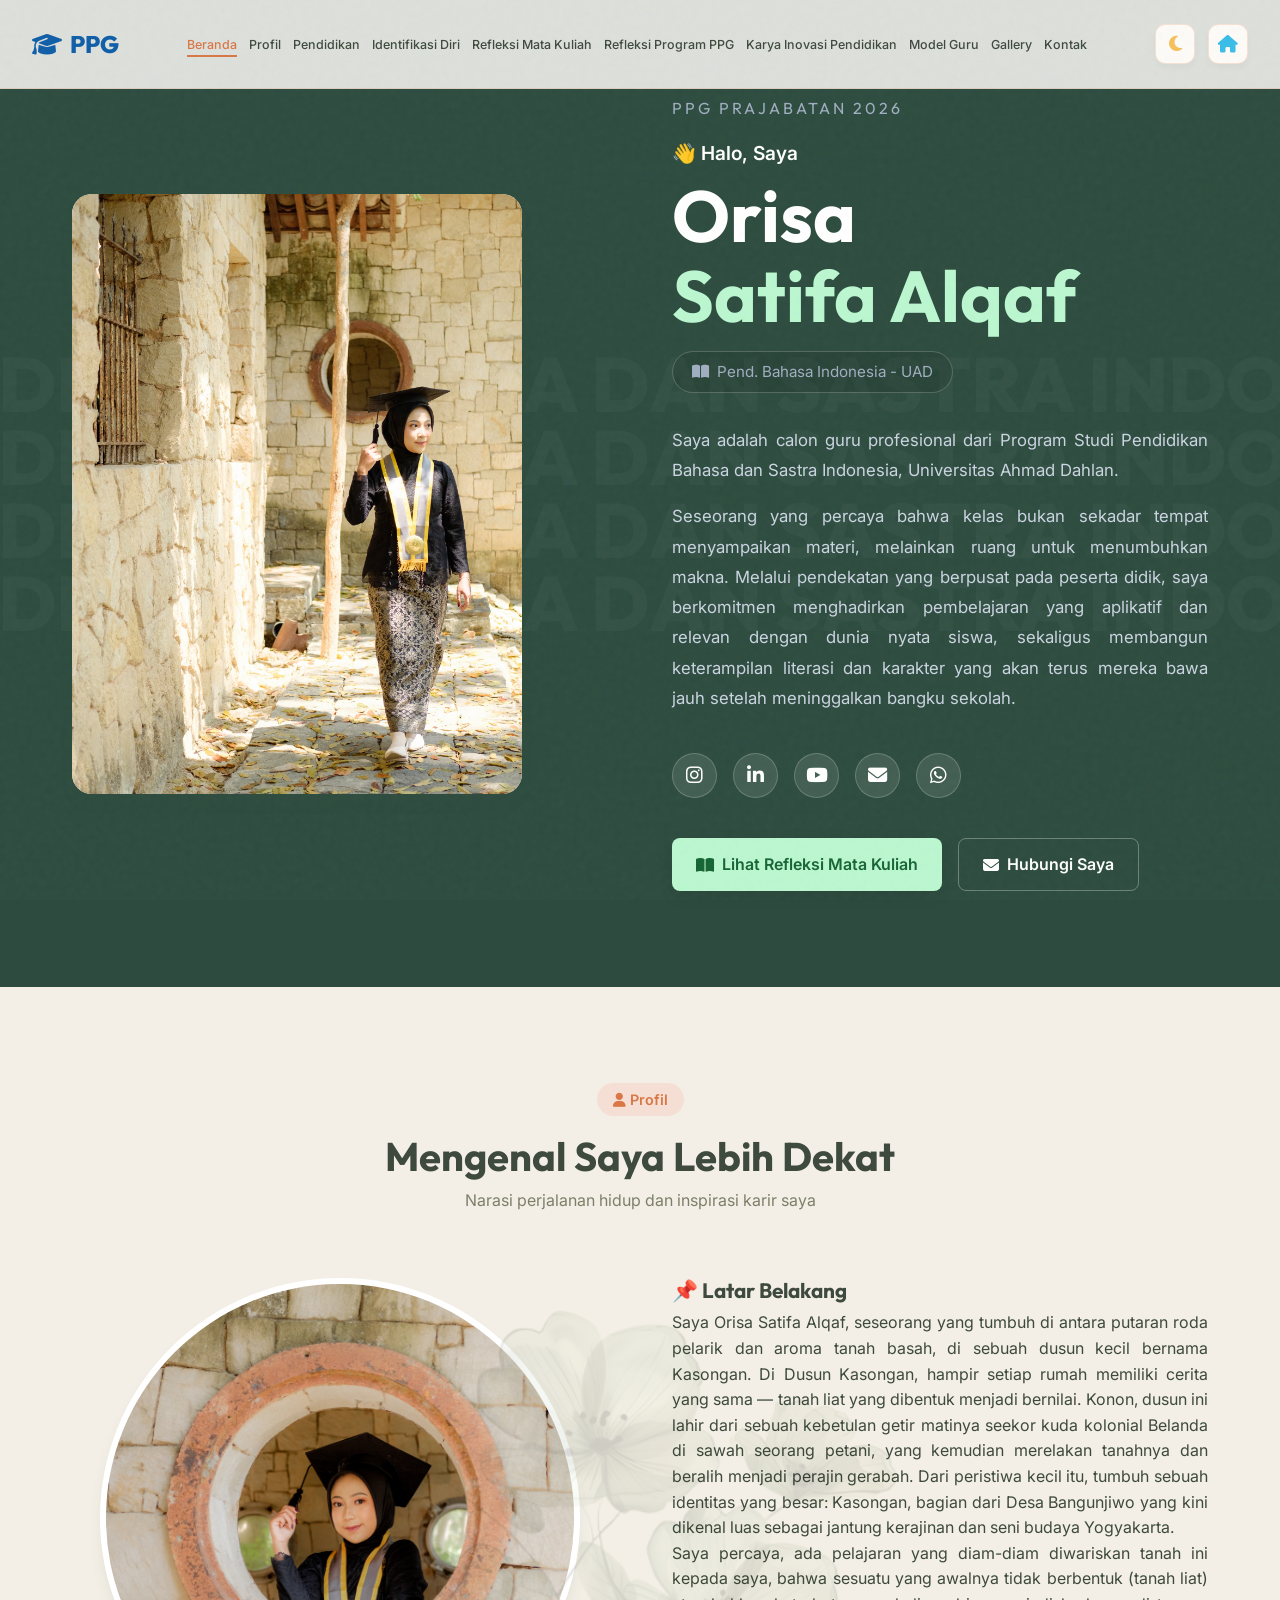
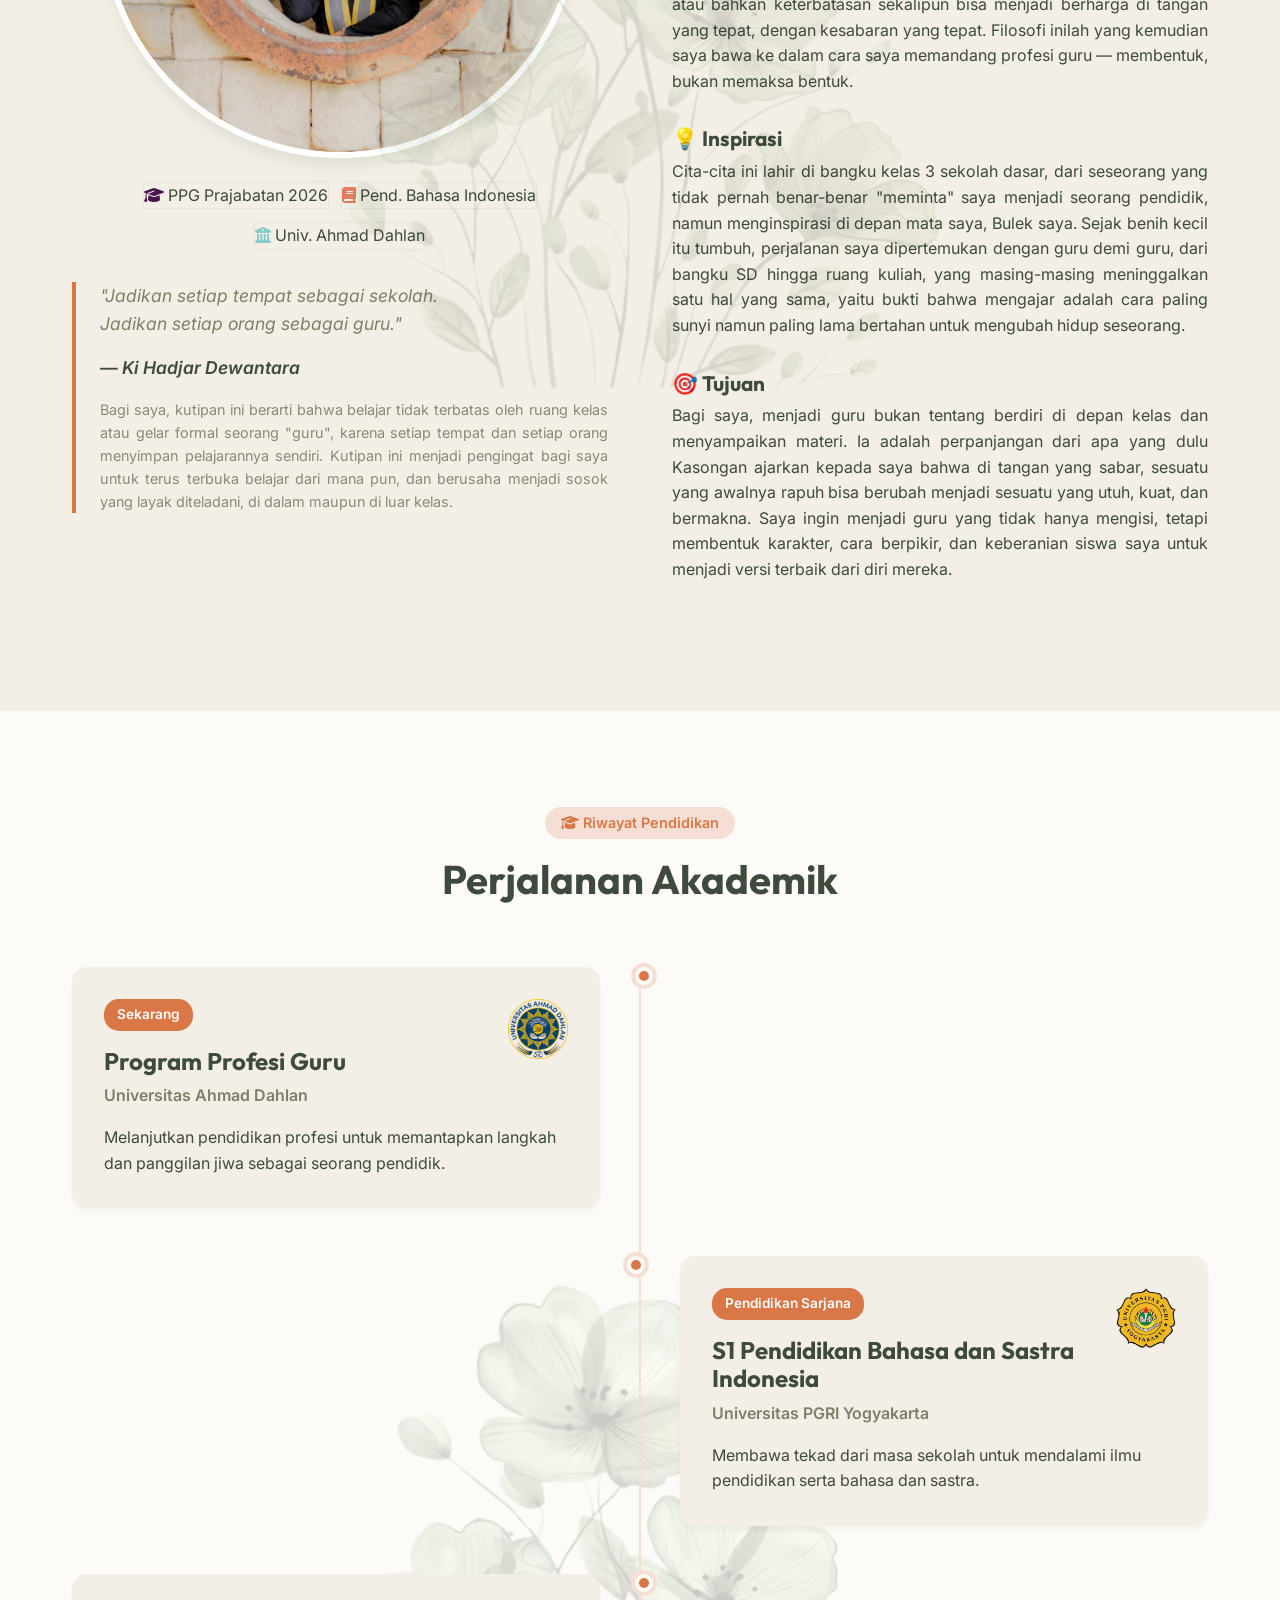
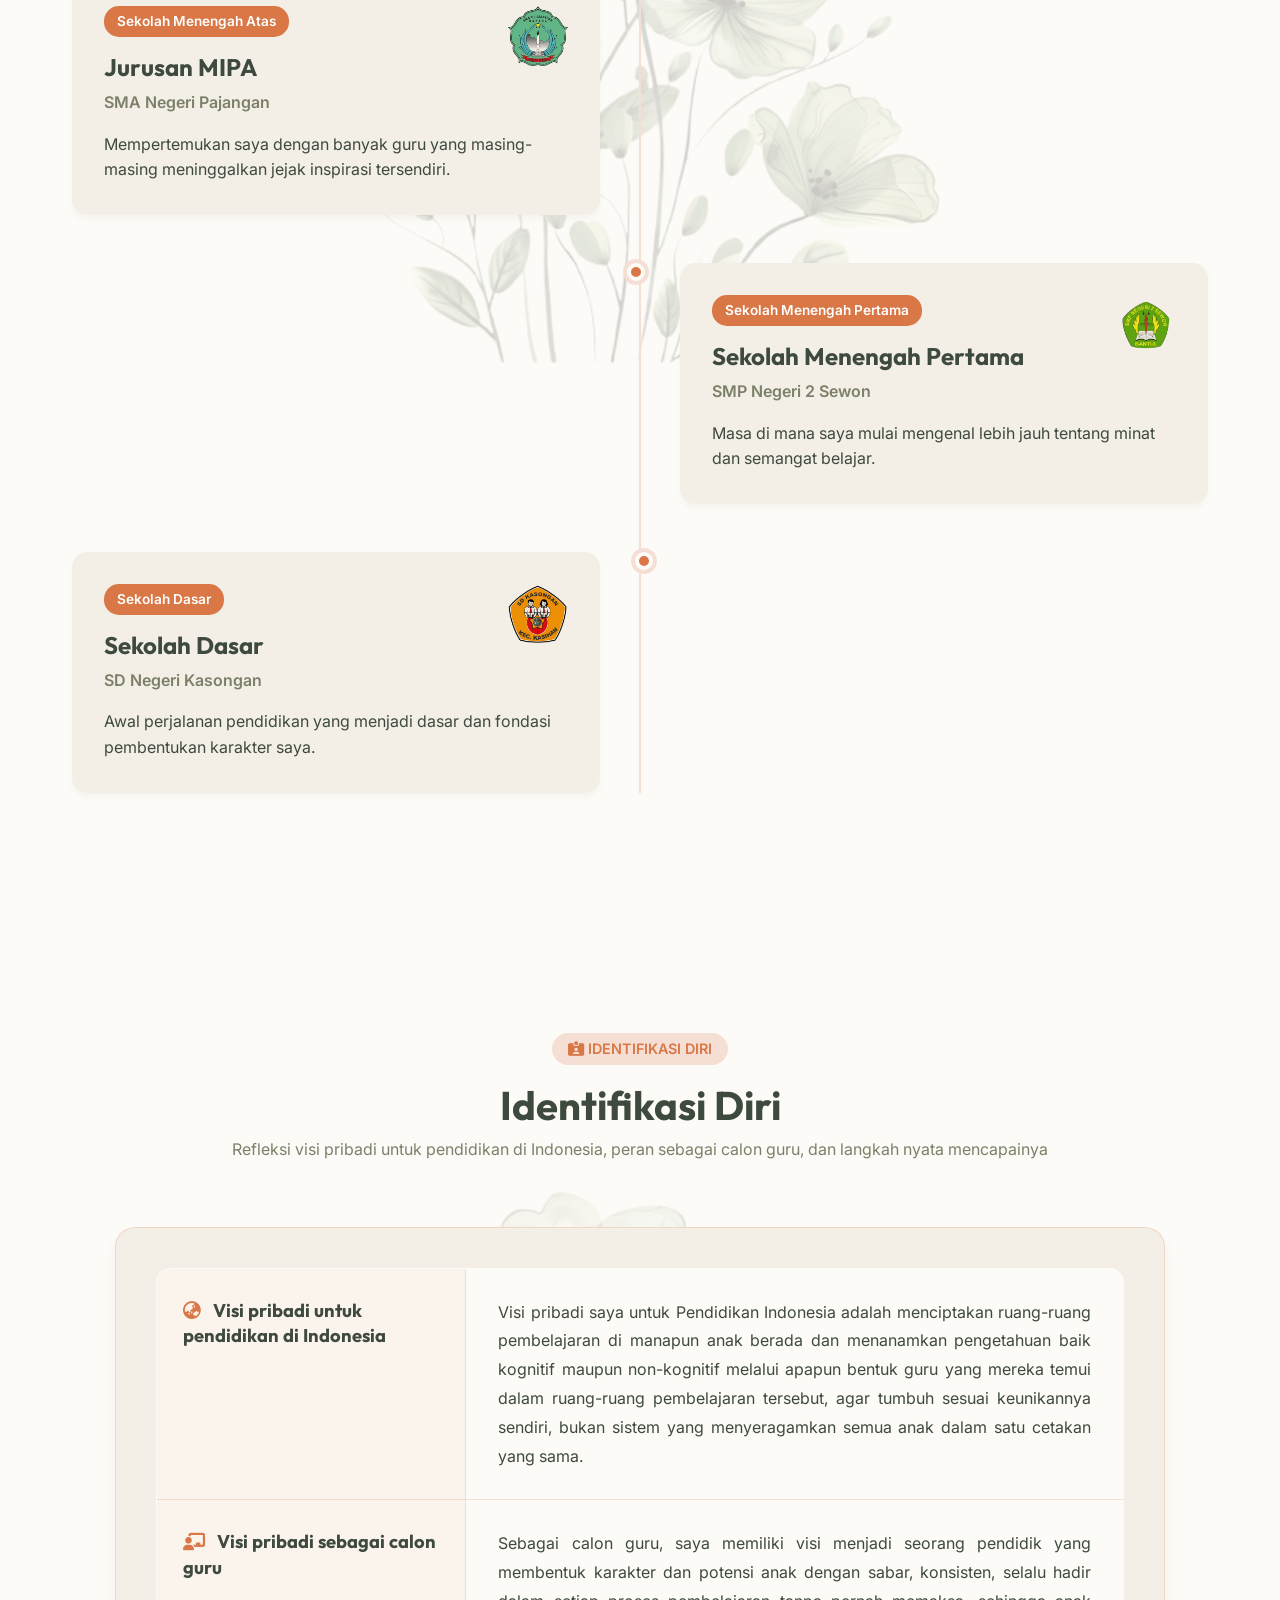
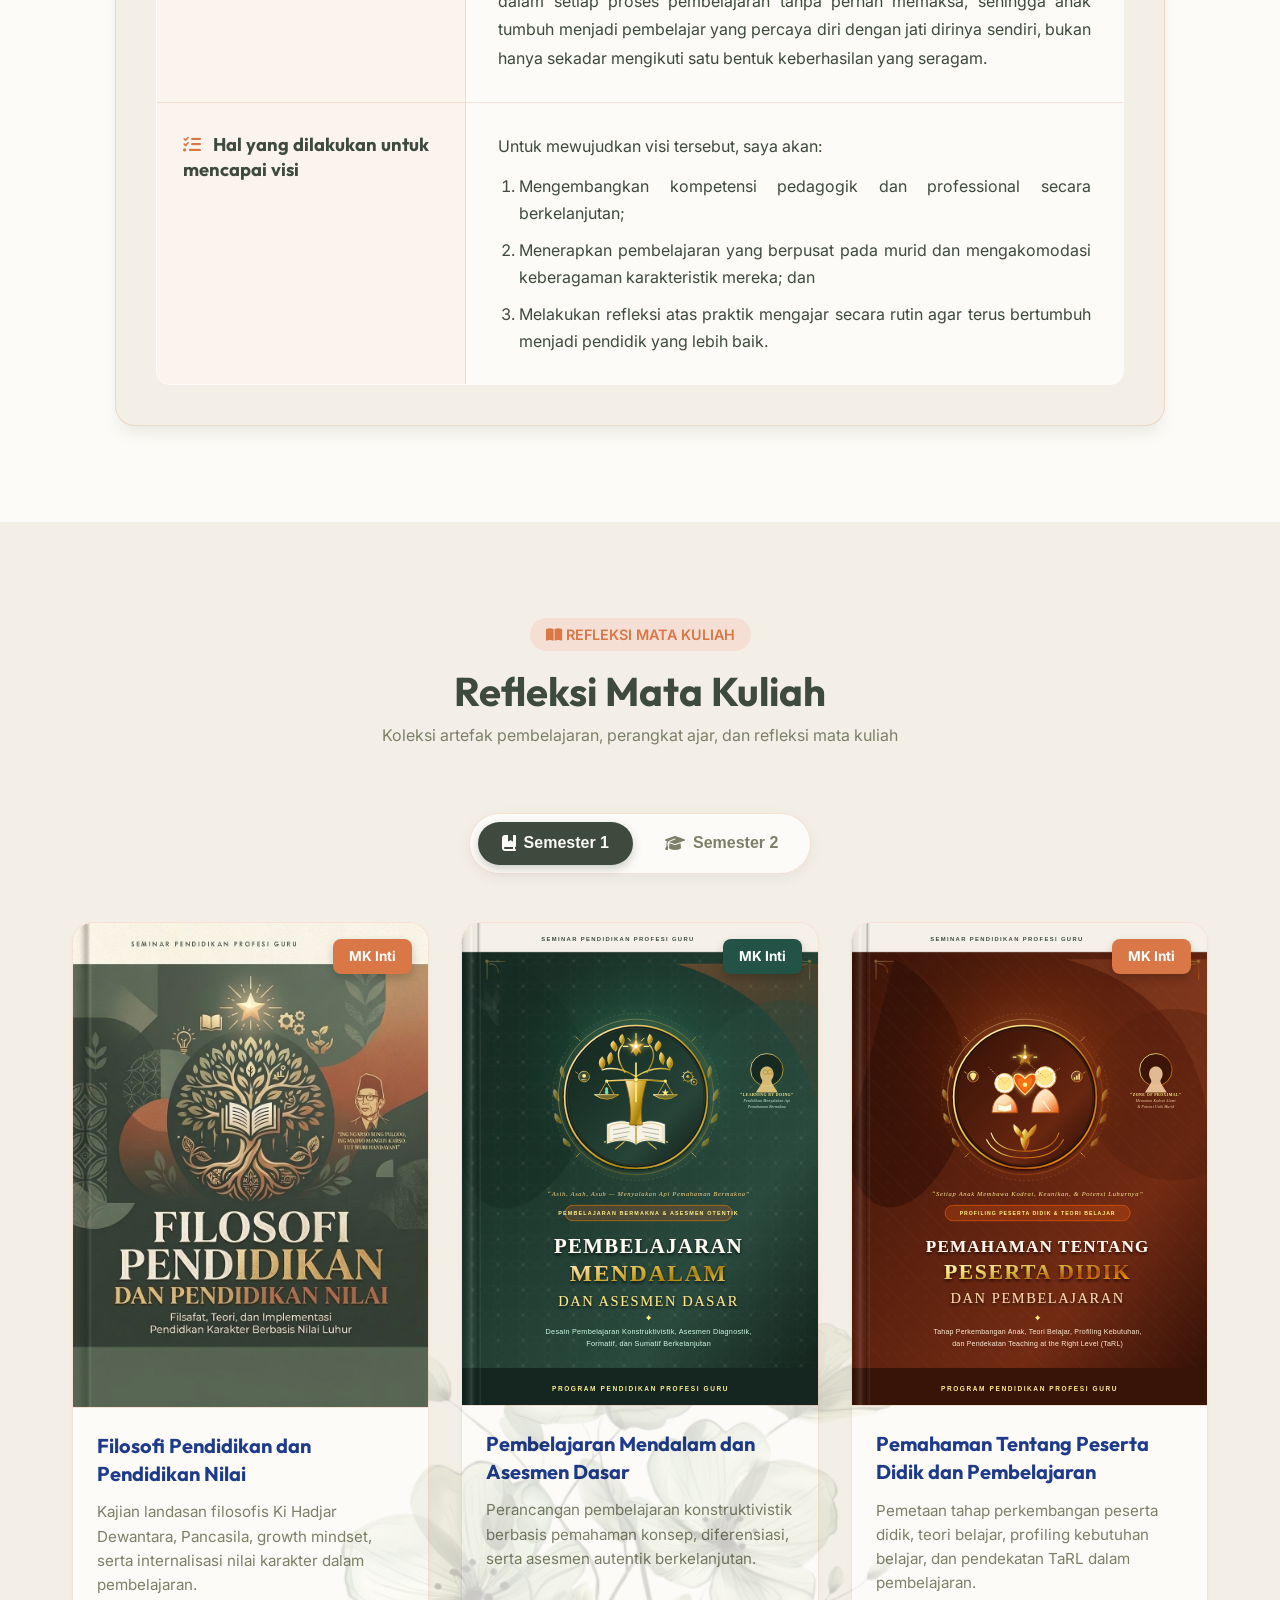
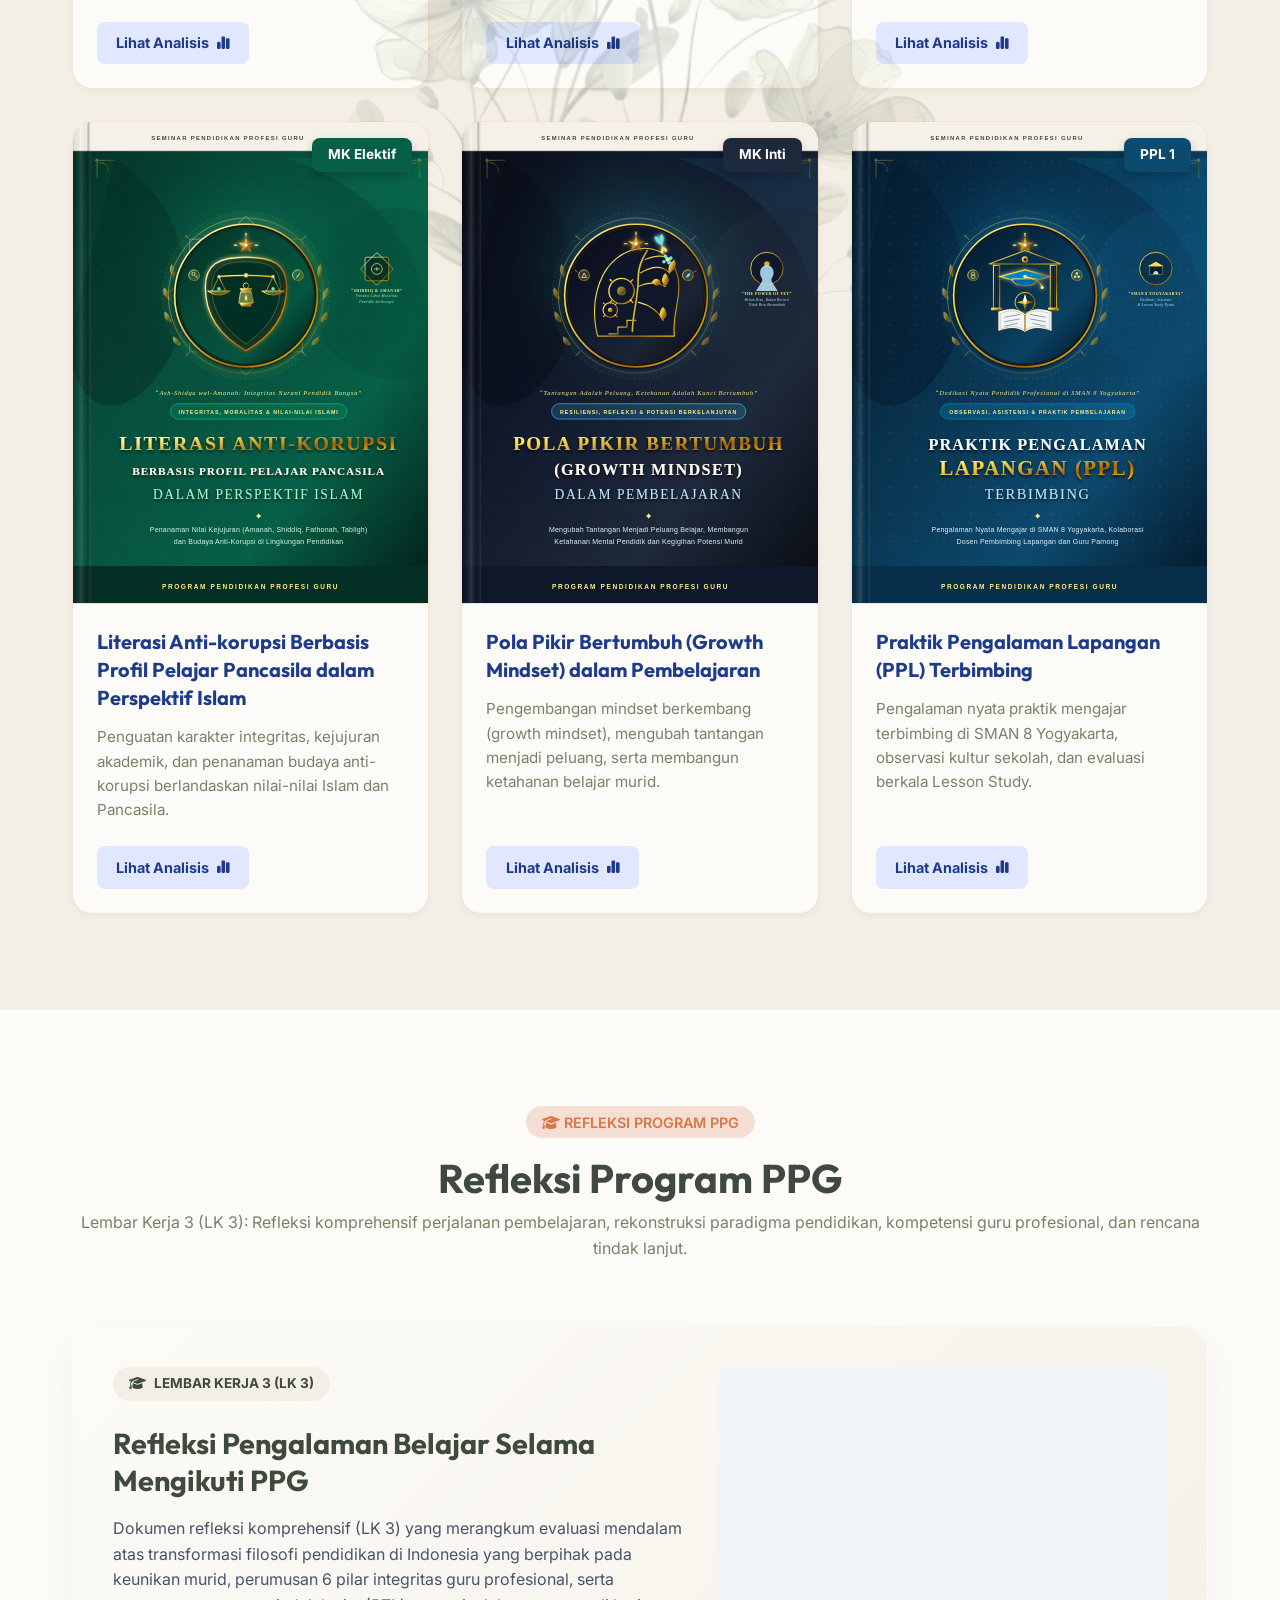
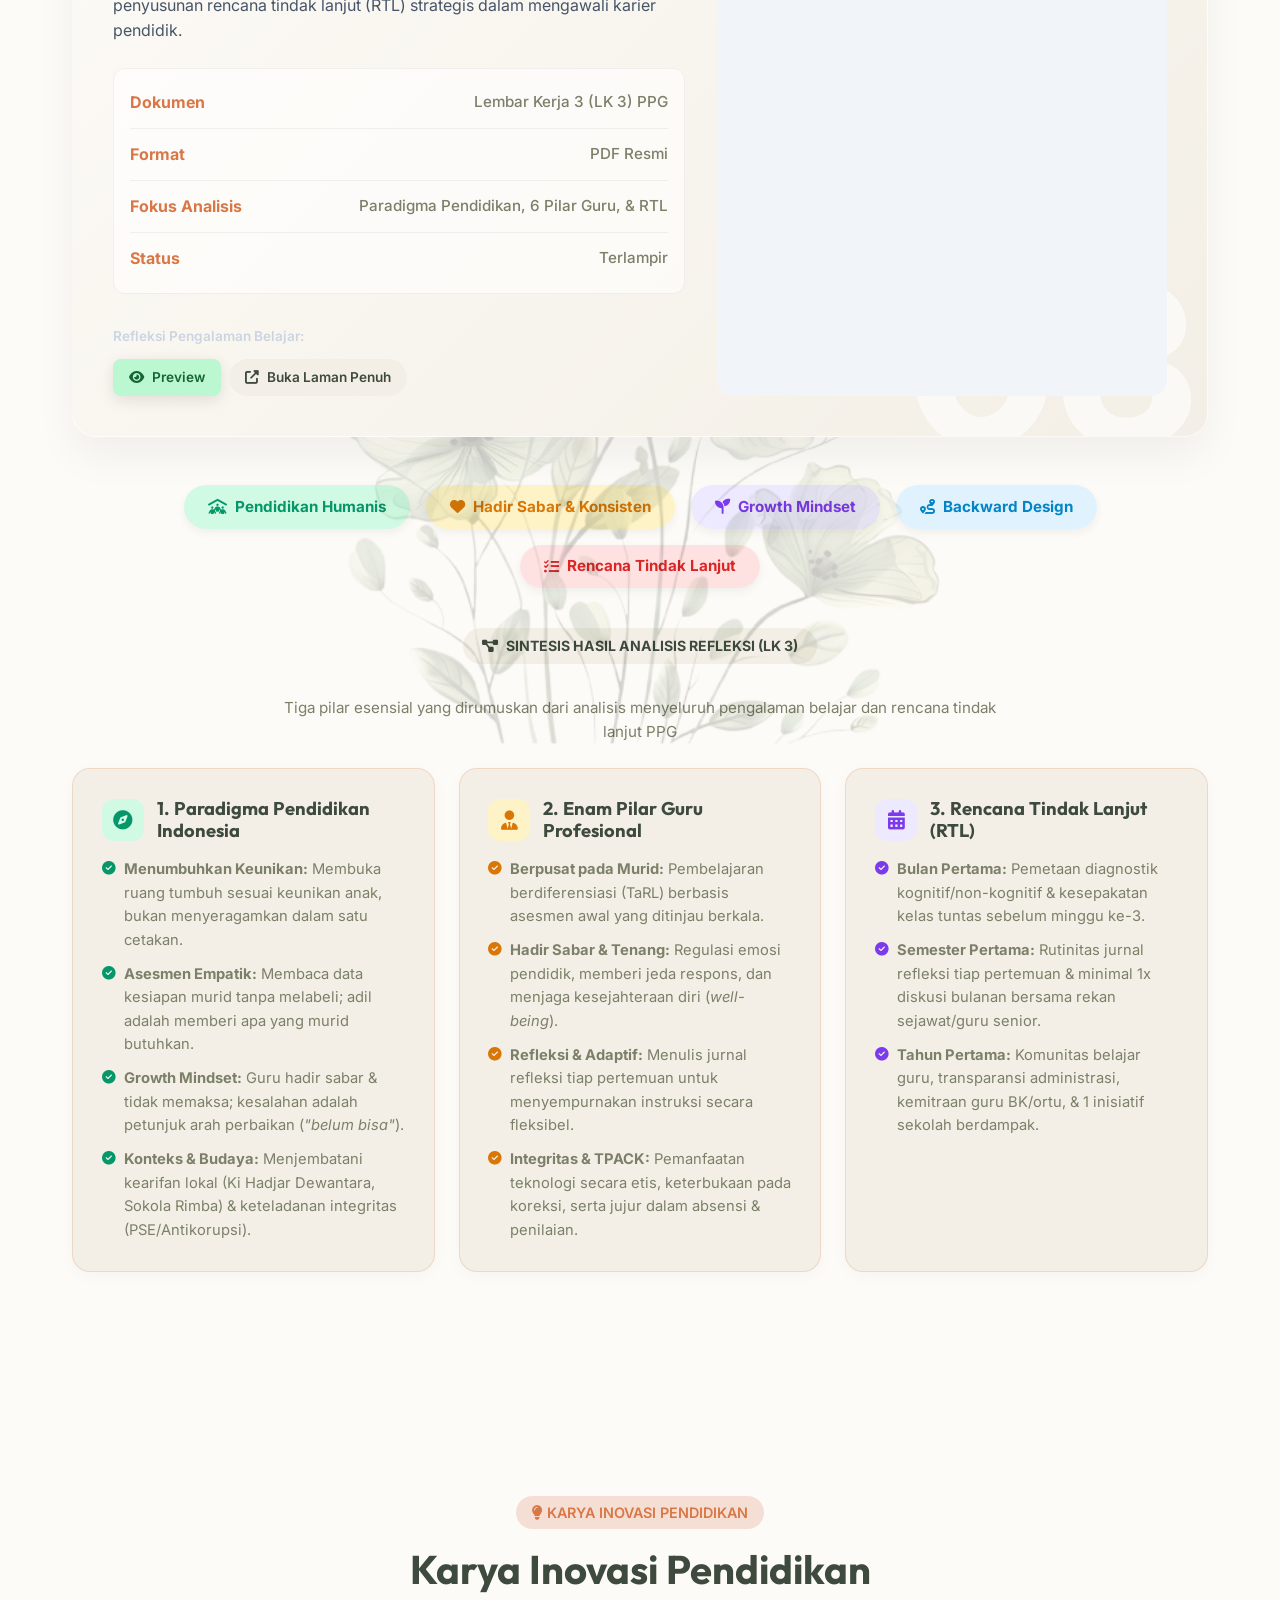
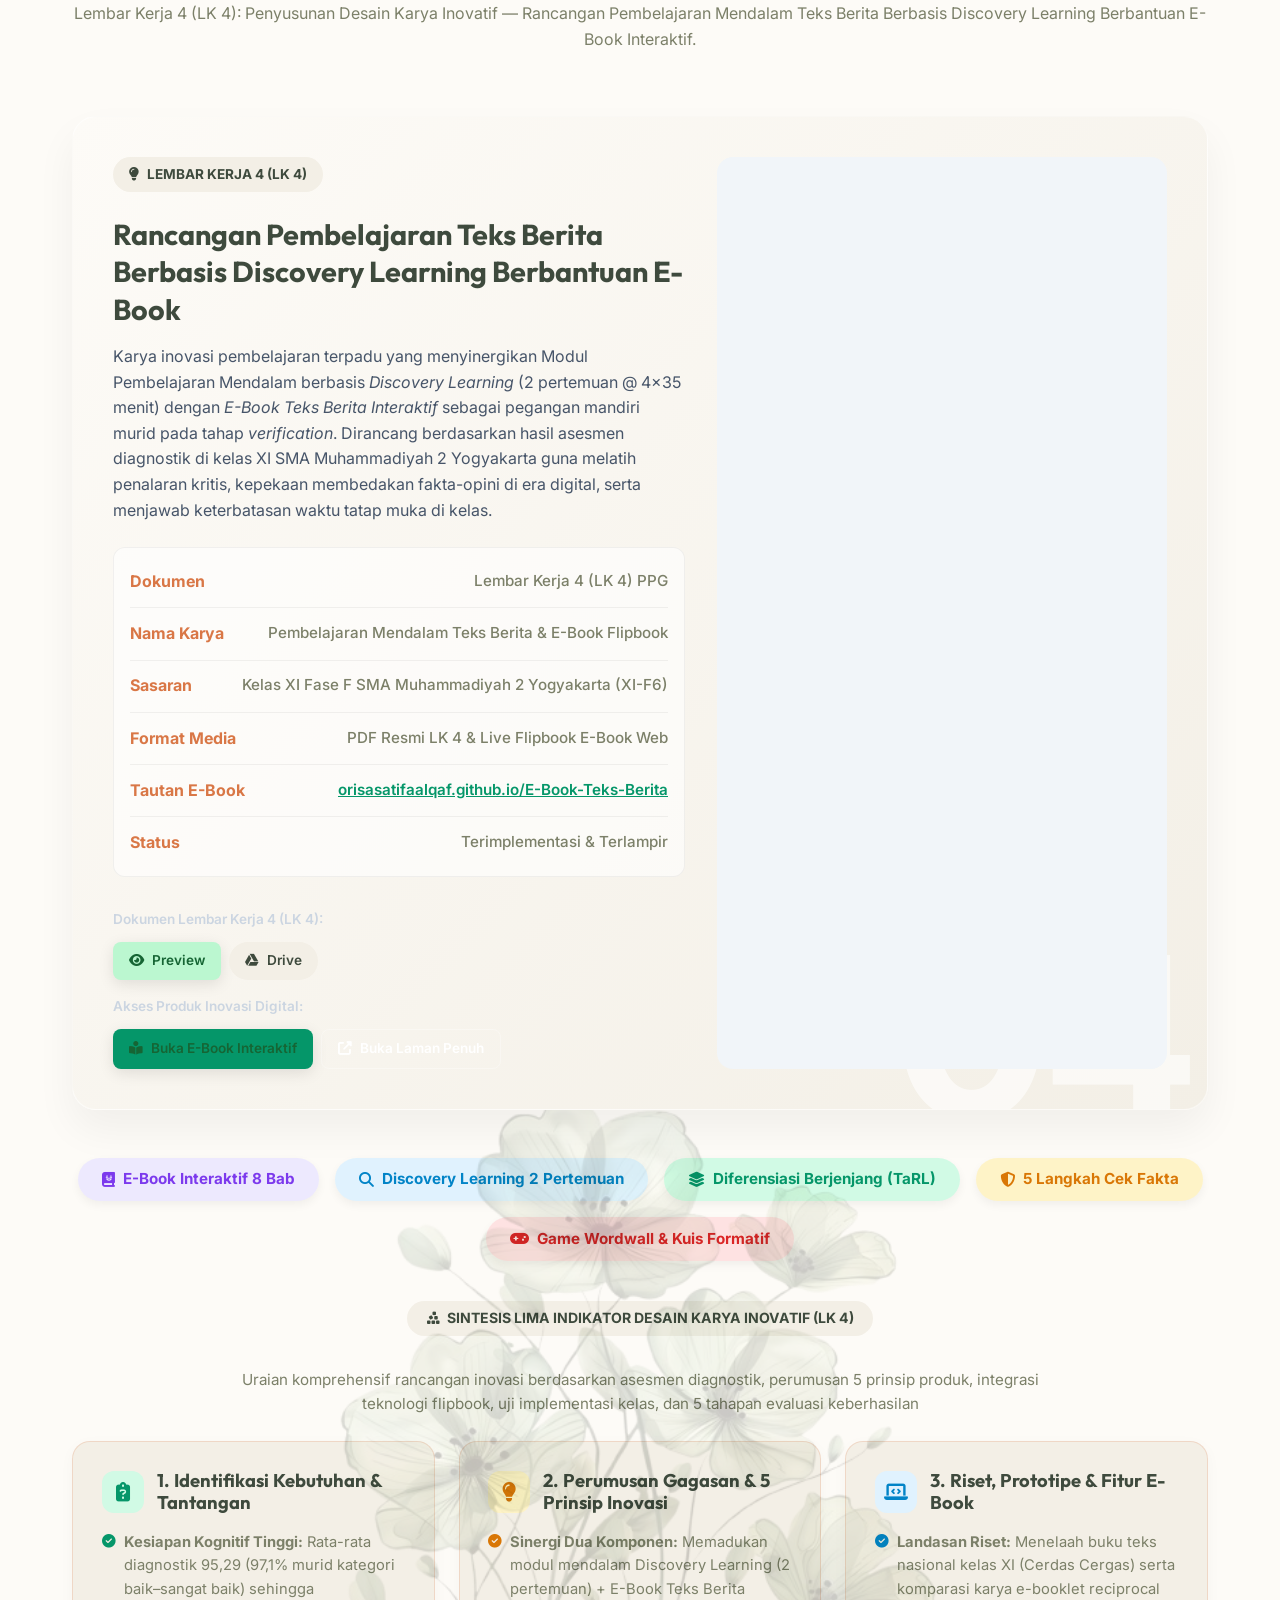
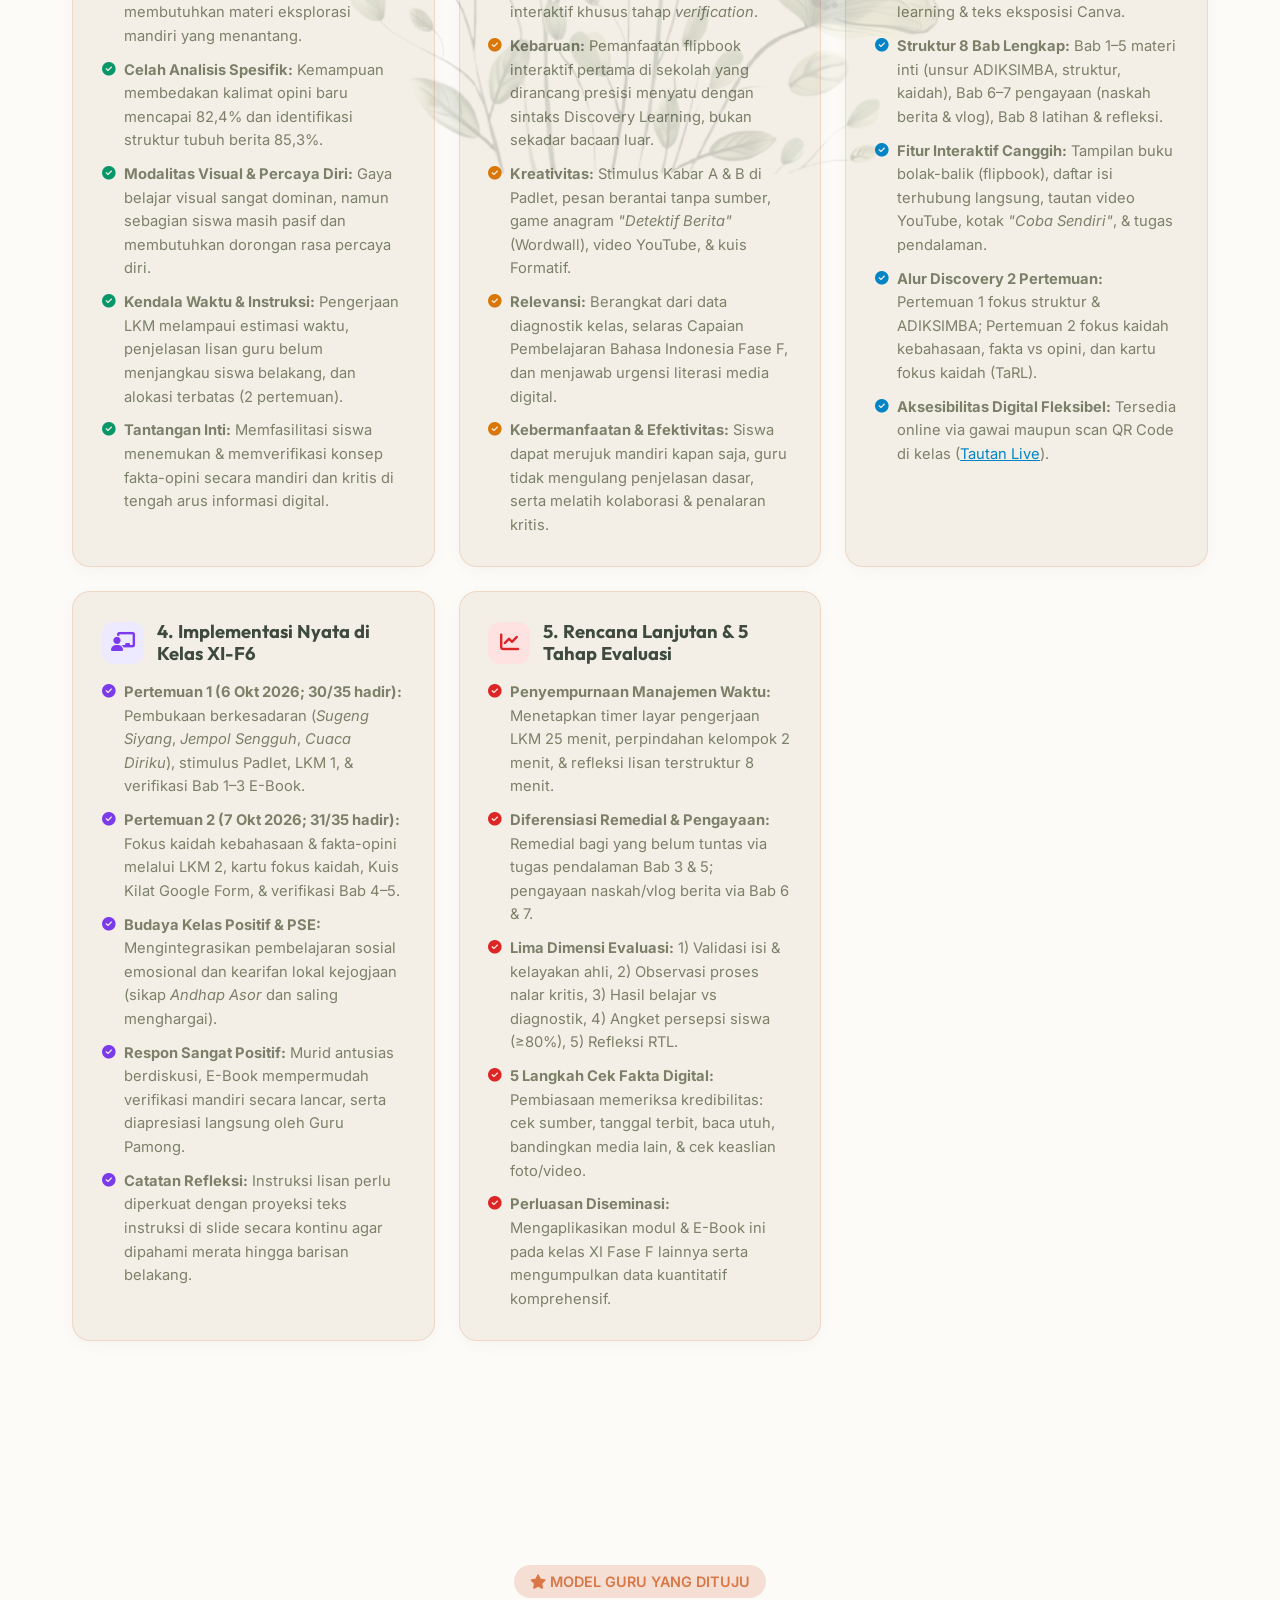
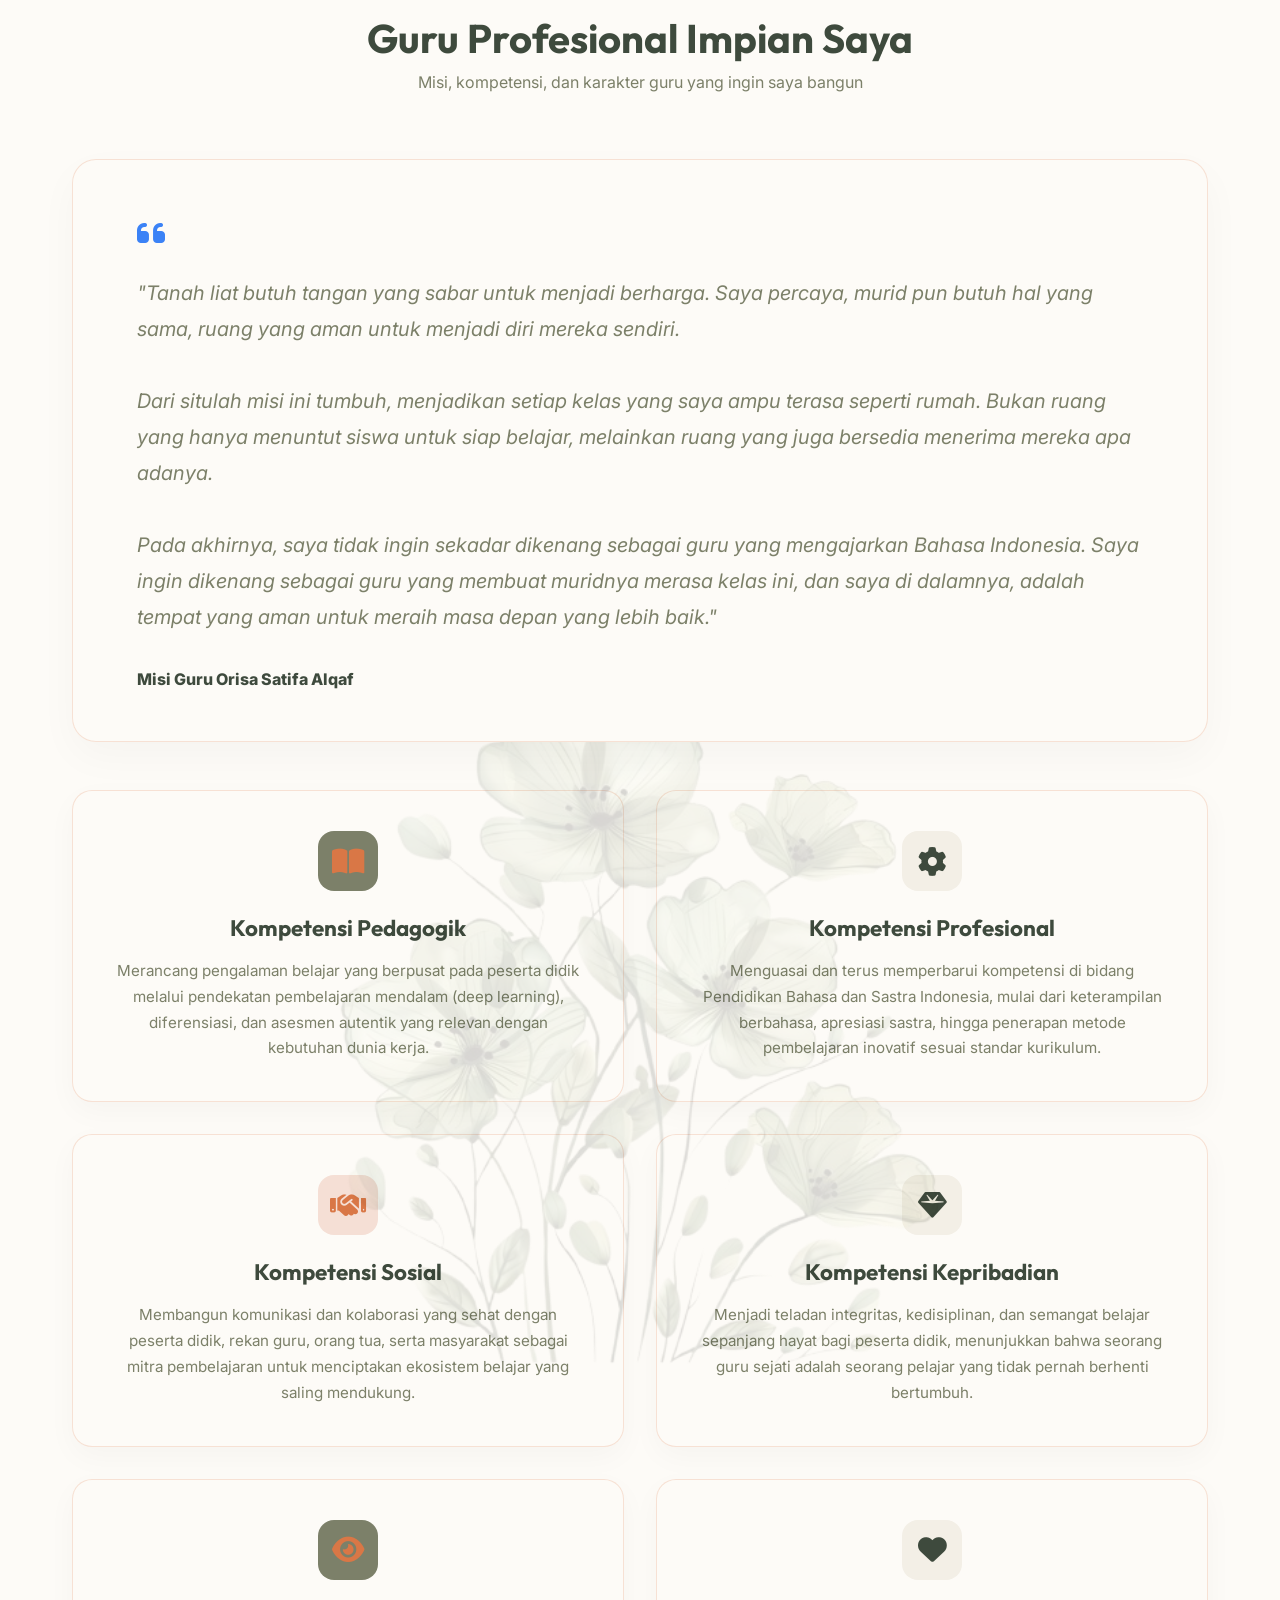
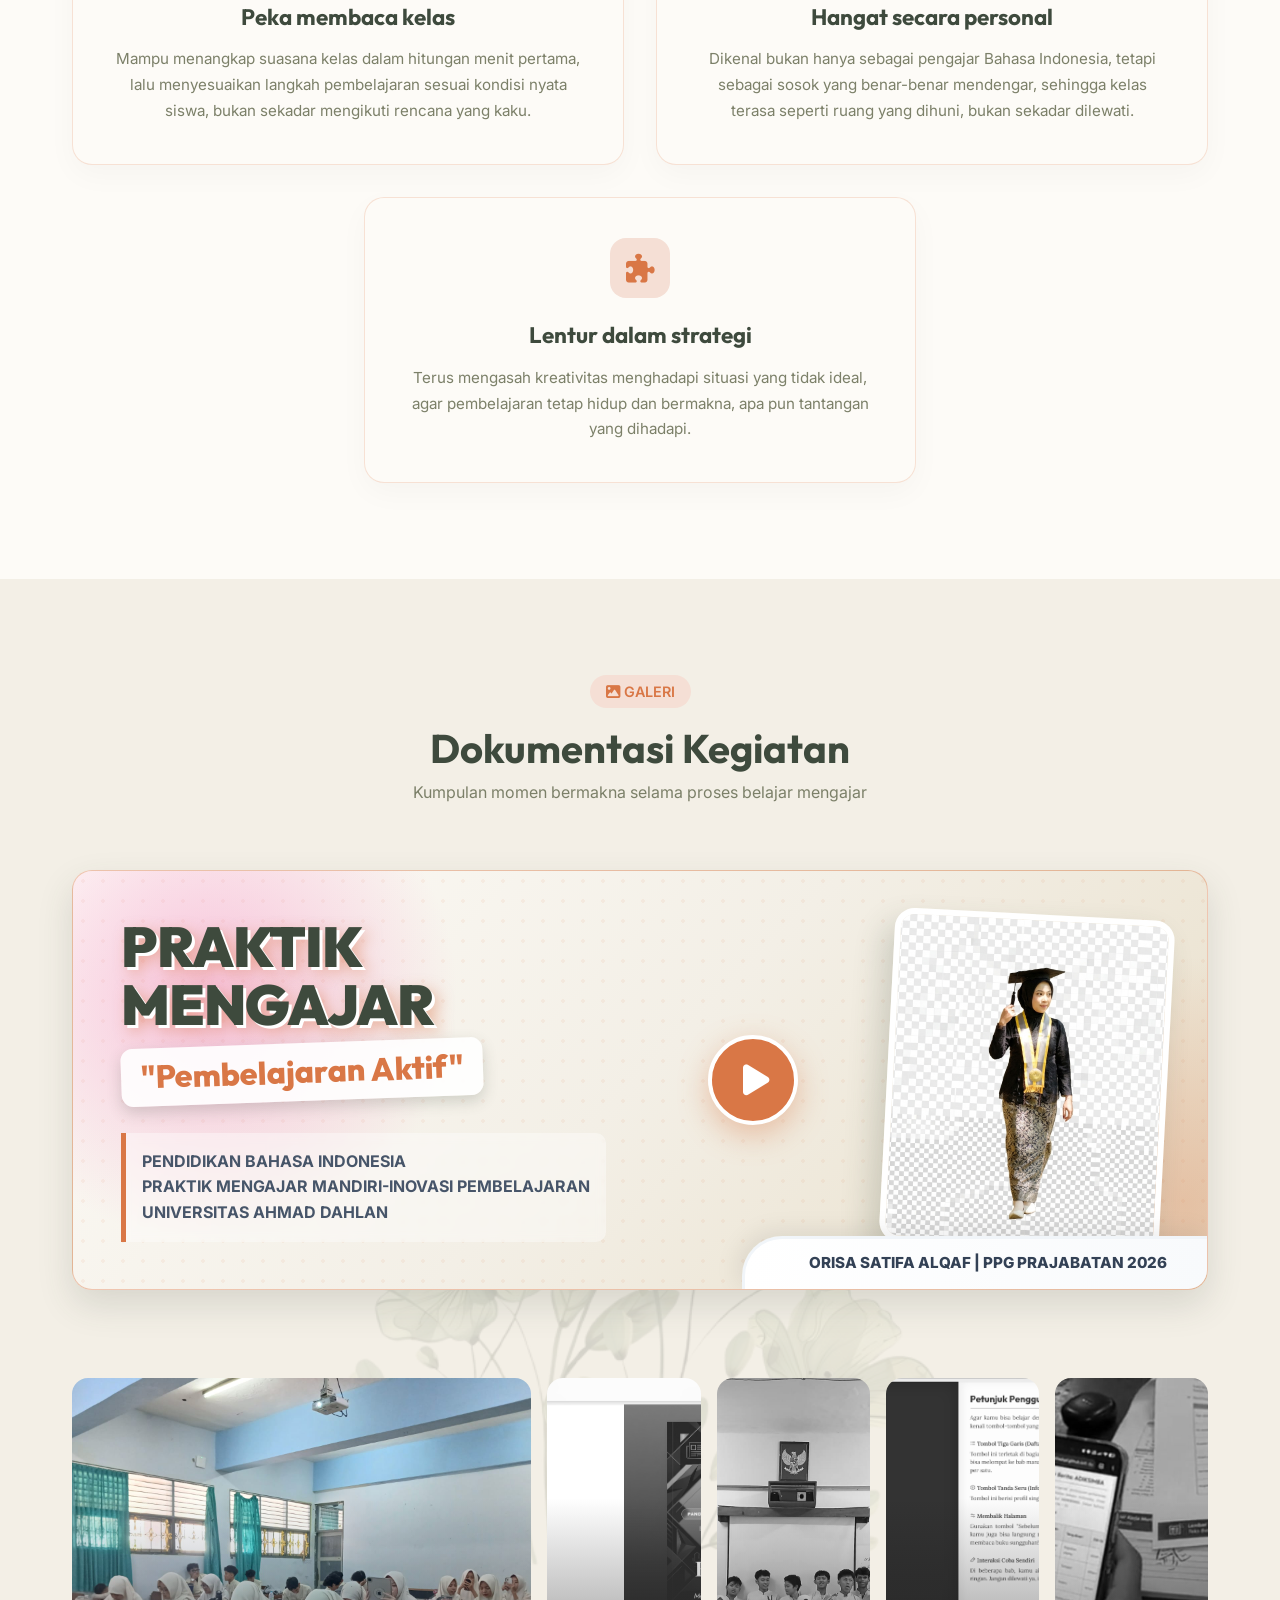
==== commit 01476fd3: "Add files via upload" ====
--- a/portfolio.html
+++ b/portfolio.html
@@ -459,9 +459,9 @@
             <img src="cover-pse.svg?v=1" alt="Cover Pembelajaran Sosial Emosional" style="width: 100%; height: 100%; object-fit: cover;">
             <div class="card-badge badge-rpp" style="background-color: #be123c;">MK Inti</div>
             <div class="card-overlay">
-              <span class="overlay-content" style="text-decoration: none; cursor: default;">
-                <i class="fa-solid fa-clock"></i> Dokumen LK 2 Menyusul
-              </span>
+              <a href="https://drive.google.com/file/d/1Cn4XC0z5xHwnqGgLVYrHQhvbmeNKfHV4/view?usp=sharing" target="_blank" class="overlay-content" style="text-decoration: none;">
+                <i class="fa-solid fa-file-pdf"></i> Buka LK 2 di Drive
+              </a>
             </div>
           </div>
           <div class="card-content">
@@ -477,9 +477,9 @@
             <img src="cover-ppl2.svg?v=1" alt="Cover Praktik Pengalaman Lapangan Mandiri" style="width: 100%; height: 100%; object-fit: cover;">
             <div class="card-badge badge-rpp" style="background-color: #0369a1;">PPL 2</div>
             <div class="card-overlay">
-              <span class="overlay-content" style="text-decoration: none; cursor: default;">
-                <i class="fa-solid fa-clock"></i> Dokumen LK 2 Menyusul
-              </span>
+              <a href="https://drive.google.com/file/d/1yp_Uz2H5E2KwJ1QuVMlFgnA1RTtqtxx7/view?usp=sharing" target="_blank" class="overlay-content" style="text-decoration: none;">
+                <i class="fa-solid fa-file-pdf"></i> Buka LK 2 di Drive
+              </a>
             </div>
           </div>
           <div class="card-content">
@@ -495,9 +495,9 @@
             <img src="cover-pk.svg?v=1" alt="Cover Projek Kepemimpinan" style="width: 100%; height: 100%; object-fit: cover;">
             <div class="card-badge badge-rpp" style="background-color: #7e22ce;">MK Inti</div>
             <div class="card-overlay">
-              <span class="overlay-content" style="text-decoration: none; cursor: default;">
-                <i class="fa-solid fa-clock"></i> Dokumen LK 2 Menyusul
-              </span>
+              <a href="https://drive.google.com/file/d/1yM90kBVh-QUZGSjngZd-HLCymxZ9dYLr/view?usp=sharing" target="_blank" class="overlay-content" style="text-decoration: none;">
+                <i class="fa-solid fa-file-pdf"></i> Buka LK 2 di Drive
+              </a>
             </div>
           </div>
           <div class="card-content">
@@ -517,146 +517,270 @@
       <div class="section-header">
         <div class="section-badge"><i class="fa-solid fa-graduation-cap"></i> REFLEKSI PROGRAM PPG</div>
         <h2 class="section-title">Refleksi Program PPG</h2>
-        <p class="section-subtitle">Refleksi komprehensif perjalanan pembelajaran, transformasi profesional, dan pengalaman bermakna selama menempuh Program Pendidikan Profesi Guru (PPG).</p>
-      </div>
-
-      <div class="analisis-grid">
-        <!-- Card 1 -->
-        <div class="analisis-card card-red">
-          <div class="card-icon-wrapper">
-            <i class="fa-solid fa-triangle-exclamation"></i>
-          </div>
-          <div class="aspect-badge">ASPEK 1</div>
-          <h3 class="analisis-title">Kendala Penyusunan</h3>
-          <p class="analisis-desc">
-            Saat menyusun perangkat pembelajaran dari Siklus 1 sampai 3, kendala paling terasa adalah pada manajemen alokasi waktu dan tingkat literasi siswa. Saya butuh ruang untuk menyelaraskan capaian pembelajaran menyusun Karya Tulis Ilmiah (KTI) dengan jam pelajaran di sekolah yang terbatas. Perbedaan kemampuan awal siswa dalam membaca dan menyintesis literatur juga membuat saya perlu menyiapkan pendampingan ekstra, terutama bagi siswa yang masih kesulitan merumuskan gagasan pokok. Di sisi lain, ketersediaan referensi atau akses perpustakaan digital tidak selalu stabil, sehingga saya sering harus menyesuaikan sumber bacaan pada hari H.
-          </p>
-        </div>
-
-        <!-- Card 2 -->
-        <div class="analisis-card card-purple">
-          <div class="card-icon-wrapper">
-            <i class="fa-solid fa-book-open-reader"></i>
-          </div>
-          <div class="aspect-badge">ASPEK 2</div>
-          <h3 class="analisis-title">Teori dan Konsep Pedagogi</h3>
-          <p class="analisis-desc">
-            Saya bertumpu pada beberapa pijakan teori yang saling melengkapi. Pendekatan <strong>Project-Based Learning (PjBL)</strong> menjadi kerangka utama agar siswa tidak hanya menghafal teori kebahasaan, tetapi mampu memproduksi Karya Tulis Ilmiah yang utuh dan kontekstual. Untuk menampung perbedaan tingkat literasi dan gaya belajar, saya menerapkan <strong>Differentiated Instruction</strong>. Sementara itu, konsep <strong>scaffolding</strong> Vygotsky saya gunakan untuk menjembatani tahap pramenulis, penyusunan kerangka, hingga proses penyuntingan (editing) teks yang lebih kompleks. Filosofi Among Ki Hadjar Dewantara juga menjaga peran saya tetap sebagai fasilitator yang menuntun, bukan sekadar mendikte tulisan siswa.
-          </p>
-        </div>
-
-        <!-- Card 3 -->
-        <div class="analisis-card card-teal">
-          <div class="card-icon-wrapper">
-            <i class="fa-solid fa-circle-check"></i>
-          </div>
-          <div class="aspect-badge">ASPEK 3</div>
-          <h3 class="analisis-title">Faktor Keberhasilan</h3>
-          <p class="analisis-desc">
-            Perangkat saya bisa berjalan dengan baik karena beberapa hal yang saling menopang. Modul ajar yang mengaitkan isu kontekstual di lingkungan sekitar membuat siswa merasa tema tulisan mereka relevan dan bermakna. Lembar Kerja Peserta Didik (LKPD) yang terstruktur memudahkan mereka mengeksekusi tahapan riset tanpa banyak kebingungan. Kolaborasi dengan Guru Pamong serta Dosen Pembimbing juga memberi saya umpan balik cepat saat ada langkah pembelajaran yang perlu diperbaiki. Antusiasme siswa meningkat karena proyek tulisan mereka berpotensi dipublikasikan. Yang tidak kalah penting, asesmen formatif berkala membantu saya mengoreksi arah tulisan siswa lebih awal sebelum draf akhir dikumpulkan.
-          </p>
-        </div>
-
-        <!-- Card 4 -->
-        <div class="analisis-card card-orange">
-          <div class="card-icon-wrapper">
-            <i class="fa-solid fa-rotate"></i>
-          </div>
-          <div class="aspect-badge">ASPEK 4</div>
-          <h3 class="analisis-title">Adaptasi untuk Kelas Berbeda</h3>
-          <p class="analisis-desc">
-            Perangkat ini dirancang agar mudah diadaptasi ke kondisi kelas dan sekolah lain. Tingkat kompleksitas tema Karya Tulis Ilmiah bisa diturunkan untuk kelas yang kemampuan literasinya masih dasar, dan topik penulisan bisa diganti menyesuaikan isu lokal yang dekat dengan lingkungan siswa masing-masing. Durasi serta urutan kegiatan (seperti riset lapangan atau wawancara) juga bisa digeser mengikuti ketersediaan jam pelajaran ekstra. Bila sekolah punya keterbatasan akses internet untuk riset digital, strategi pencarian literatur bisa saya alihkan ke kliping media cetak atau wawancara narasumber langsung, sehingga siswa tetap dapat menyusun argumen yang valid dan faktual.
-          </p>
-        </div>
-      </div>
-    </div>
-  </section>
-
-  <!-- Penilaian Section -->
-  <section class="penilaian section" id="penilaian">
-    <div class="container">
-      <div class="section-header">
-        <div class="section-badge"><i class="fa-solid fa-shield-halved"></i> PENILAIAN DPL & GP</div>
-        <h2 class="section-title">Hasil Penilaian Praktik</h2>
-        <p class="section-subtitle">Lampiran 7 dan 8: Penilaian penyusunan perangkat dan praktik mengajar</p>
+        <p class="section-subtitle">Lembar Kerja 3 (LK 3): Refleksi komprehensif perjalanan pembelajaran, rekonstruksi paradigma pendidikan, kompetensi guru profesional, dan rencana tindak lanjut.</p>
       </div>
 
       <div class="penilaian-grid">
-        <!-- Card 1 -->
+        <!-- Card 1: Refleksi LK 3 (Tampilan Layout Gambar 2) -->
         <div class="penilaian-card card-cyan">
-          <div class="card-bg-number">07</div>
+          <div class="card-bg-number">03</div>
           <div class="penilaian-card-body">
+            
+            <!-- Kolom Kiri: Sesuai Gambar 3 dengan Konten Hasil Analisis Refleksi PPG (LK 3) -->
             <div class="penilaian-text">
-              <div class="lampiran-badge badge-cyan"><i class="fa-solid fa-file-invoice"></i> LAMPIRAN 7</div>
-              <h3 class="penilaian-title">Penilaian Penyusunan Perangkat Pembelajaran</h3>
-              <p class="penilaian-desc">Dokumen penilaian resmi yang memuat evaluasi penyusunan perangkat pembelajaran sebagai bukti capaian perencanaan pembelajaran.</p>
+              <div class="lampiran-badge badge-cyan"><i class="fa-solid fa-graduation-cap"></i> LEMBAR KERJA 3 (LK 3)</div>
+              <h3 class="penilaian-title">Refleksi Pengalaman Belajar Selama Mengikuti PPG</h3>
+              <p class="penilaian-desc">Dokumen refleksi komprehensif (LK 3) yang merangkum evaluasi mendalam atas transformasi filosofi pendidikan di Indonesia yang berpihak pada keunikan murid, perumusan 6 pilar integritas guru profesional, serta penyusunan rencana tindak lanjut (RTL) strategis dalam mengawali karier pendidik.</p>
               
               <ul class="penilaian-details">
+                <li><span class="detail-label">Dokumen</span> <span class="detail-value">Lembar Kerja 3 (LK 3) PPG</span></li>
                 <li><span class="detail-label">Format</span> <span class="detail-value">PDF Resmi</span></li>
-                <li><span class="detail-label">Penilai</span> <span class="detail-value">Guru Pamong</span></li>
+                <li><span class="detail-label">Fokus Analisis</span> <span class="detail-value">Paradigma Pendidikan, 6 Pilar Guru, &amp; RTL</span></li>
                 <li><span class="detail-label">Status</span> <span class="detail-value">Terlampir</span></li>
               </ul>
               
               <div class="penilaian-actions" style="display: flex; flex-wrap: wrap; gap: 0.5rem;">
-                <div style="width: 100%; font-size: 0.85rem; font-weight: 600; color: #cbd5e1; margin-bottom: 0.2rem; white-space: nowrap;">Asistensi:</div>
-                <a href="#" onclick="document.getElementById('iframe-lampiran-7').src='https://drive.google.com/file/d/1Idyl3tx5KiL5Jln9KB68eUAzLs96nBBf/preview'; return false;" class="btn btn-primary" style="padding: 0.5rem 1rem; font-size: 0.85rem;"><i class="fa-solid fa-eye"></i> Preview</a>
-                <a href="https://drive.google.com/file/d/1Idyl3tx5KiL5Jln9KB68eUAzLs96nBBf/view?usp=sharing" target="_blank" class="btn btn-light-blue" style="padding: 0.5rem 1rem; font-size: 0.85rem;"><i class="fa-brands fa-google-drive"></i> Drive</a>
-                
-                <div style="width: 100%; font-size: 0.85rem; font-weight: 600; color: #cbd5e1; margin-top: 0.5rem; margin-bottom: 0.2rem; white-space: nowrap;">Praktik Mengajar Terbimbing:</div>
-                <a href="#" onclick="document.getElementById('iframe-lampiran-7').src='https://drive.google.com/file/d/1Frg2Q2rZZBdJWDdXuNJ3oSjVL7ptXGun/preview'; return false;" class="btn btn-primary" style="padding: 0.5rem 1rem; font-size: 0.85rem;"><i class="fa-solid fa-eye"></i> Preview</a>
-                <a href="https://drive.google.com/file/d/1Frg2Q2rZZBdJWDdXuNJ3oSjVL7ptXGun/view?usp=sharing" target="_blank" class="btn btn-light-blue" style="padding: 0.5rem 1rem; font-size: 0.85rem;"><i class="fa-brands fa-google-drive"></i> Drive</a>
+                <div style="width: 100%; font-size: 0.85rem; font-weight: 600; color: #cbd5e1; margin-bottom: 0.2rem; white-space: nowrap;">Refleksi Pengalaman Belajar:</div>
+                <a href="#" onclick="document.getElementById('iframe-refleksi-ppg').src='https://drive.google.com/file/d/1pesU_pR7YJjJ-RiVSQCYd6oVu3Efd7pr/preview'; return false;" class="btn btn-primary" style="padding: 0.5rem 1rem; font-size: 0.85rem;"><i class="fa-solid fa-eye"></i> Preview</a>
+                <a href="https://drive.google.com/file/d/1pesU_pR7YJjJ-RiVSQCYd6oVu3Efd7pr/view?usp=sharing" target="_blank" class="btn btn-light-blue" style="padding: 0.5rem 1rem; font-size: 0.85rem;"><i class="fa-solid fa-up-right-from-square"></i> Buka Laman Penuh</a>
               </div>
             </div>
             
+            <!-- Kolom Kanan: Preview Dokumen PDF Google Drive -->
             <div class="penilaian-preview" style="padding: 0; background: transparent;">
-              <iframe id="iframe-lampiran-7" src="https://drive.google.com/file/d/1Idyl3tx5KiL5Jln9KB68eUAzLs96nBBf/preview" width="100%" height="100%" style="border: none; border-radius: 16px; min-height: 450px; background-color: #f1f5f9;"></iframe>
-            </div>
-          </div>
-        </div>
-
-        <!-- Card 2 -->
-        <div class="penilaian-card card-yellow">
-          <div class="card-bg-number">08</div>
+              <iframe id="iframe-refleksi-ppg" src="https://drive.google.com/file/d/1pesU_pR7YJjJ-RiVSQCYd6oVu3Efd7pr/preview" width="100%" height="100%" style="border: none; border-radius: 16px; min-height: 480px; background-color: #f1f5f9;" title="Preview Refleksi Program PPG LK 3"></iframe>
+            </div>
+          </div>
+        </div>
+      </div>
+      
+      <!-- Bottom Pills Refleksi Program PPG (Gaya Gambar 2 Sesuai Inti Analisis LK 3) -->
+      <div class="penilaian-bottom-pills" style="margin-top: 1rem; margin-bottom: 2.5rem;">
+        <div class="bottom-pill pill-green"><i class="fa-solid fa-people-roof"></i> Pendidikan Humanis</div>
+        <div class="bottom-pill pill-yellow"><i class="fa-solid fa-heart"></i> Hadir Sabar &amp; Konsisten</div>
+        <div class="bottom-pill pill-purple"><i class="fa-solid fa-seedling"></i> Growth Mindset</div>
+        <div class="bottom-pill pill-blue"><i class="fa-solid fa-route"></i> Backward Design</div>
+        <div class="bottom-pill pill-red"><i class="fa-solid fa-list-check"></i> Rencana Tindak Lanjut</div>
+      </div>
+
+      <!-- Ringkasan Hasil Analisis Refleksi Lembar Kerja 3 (LK 3) -->
+      <div class="refleksi-sintesis-container" style="margin-top: 2rem;">
+        <div style="text-align: center; margin-bottom: 1.5rem;">
+          <span class="lampiran-badge badge-cyan" style="font-size: 0.88rem; padding: 0.4rem 1.2rem;">
+            <i class="fa-solid fa-diagram-project"></i> SINTESIS HASIL ANALISIS REFLEKSI (LK 3)
+          </span>
+          <p style="color: var(--text-secondary); font-size: 0.95rem; max-width: 750px; margin: 0.5rem auto 0 auto; line-height: 1.6;">
+            Tiga pilar esensial yang dirumuskan dari analisis menyeluruh pengalaman belajar dan rencana tindak lanjut PPG
+          </p>
+        </div>
+
+        <div style="display: grid; grid-template-columns: repeat(auto-fit, minmax(320px, 1fr)); gap: 1.5rem;">
+          <!-- Pilar 1 -->
+          <div style="background: var(--bg-secondary); border: 1px solid var(--glass-border); border-radius: 18px; padding: 1.8rem; box-shadow: 0 4px 15px rgba(0,0,0,0.03); display: flex; flex-direction: column;">
+            <div style="display: flex; align-items: center; gap: 0.8rem; margin-bottom: 1rem;">
+              <div style="width: 42px; height: 42px; border-radius: 12px; background: #D1FAE5; color: #059669; display: flex; align-items: center; justify-content: center; font-size: 1.2rem; flex-shrink: 0;">
+                <i class="fa-solid fa-compass"></i>
+              </div>
+              <h4 style="font-size: 1.15rem; color: var(--text-primary); margin: 0; font-weight: 700;">1. Paradigma Pendidikan Indonesia</h4>
+            </div>
+            <ul style="list-style: none; padding: 0; margin: 0; font-size: 0.92rem; color: var(--text-secondary); line-height: 1.6; display: flex; flex-direction: column; gap: 0.65rem;">
+              <li style="display: flex; gap: 0.5rem;"><i class="fa-solid fa-circle-check" style="color: #059669; margin-top: 4px; font-size: 0.85rem; flex-shrink: 0;"></i> <span><strong>Menumbuhkan Keunikan:</strong> Membuka ruang tumbuh sesuai keunikan anak, bukan menyeragamkan dalam satu cetakan.</span></li>
+              <li style="display: flex; gap: 0.5rem;"><i class="fa-solid fa-circle-check" style="color: #059669; margin-top: 4px; font-size: 0.85rem; flex-shrink: 0;"></i> <span><strong>Asesmen Empatik:</strong> Membaca data kesiapan murid tanpa melabeli; adil adalah memberi apa yang murid butuhkan.</span></li>
+              <li style="display: flex; gap: 0.5rem;"><i class="fa-solid fa-circle-check" style="color: #059669; margin-top: 4px; font-size: 0.85rem; flex-shrink: 0;"></i> <span><strong>Growth Mindset:</strong> Guru hadir sabar &amp; tidak memaksa; kesalahan adalah petunjuk arah perbaikan (<em>"belum bisa"</em>).</span></li>
+              <li style="display: flex; gap: 0.5rem;"><i class="fa-solid fa-circle-check" style="color: #059669; margin-top: 4px; font-size: 0.85rem; flex-shrink: 0;"></i> <span><strong>Konteks &amp; Budaya:</strong> Menjembatani kearifan lokal (Ki Hadjar Dewantara, Sokola Rimba) &amp; keteladanan integritas (PSE/Antikorupsi).</span></li>
+            </ul>
+          </div>
+
+          <!-- Pilar 2 -->
+          <div style="background: var(--bg-secondary); border: 1px solid var(--glass-border); border-radius: 18px; padding: 1.8rem; box-shadow: 0 4px 15px rgba(0,0,0,0.03); display: flex; flex-direction: column;">
+            <div style="display: flex; align-items: center; gap: 0.8rem; margin-bottom: 1rem;">
+              <div style="width: 42px; height: 42px; border-radius: 12px; background: #FEF3C7; color: #D97706; display: flex; align-items: center; justify-content: center; font-size: 1.2rem; flex-shrink: 0;">
+                <i class="fa-solid fa-user-tie"></i>
+              </div>
+              <h4 style="font-size: 1.15rem; color: var(--text-primary); margin: 0; font-weight: 700;">2. Enam Pilar Guru Profesional</h4>
+            </div>
+            <ul style="list-style: none; padding: 0; margin: 0; font-size: 0.92rem; color: var(--text-secondary); line-height: 1.6; display: flex; flex-direction: column; gap: 0.65rem;">
+              <li style="display: flex; gap: 0.5rem;"><i class="fa-solid fa-circle-check" style="color: #D97706; margin-top: 4px; font-size: 0.85rem; flex-shrink: 0;"></i> <span><strong>Berpusat pada Murid:</strong> Pembelajaran berdiferensiasi (TaRL) berbasis asesmen awal yang ditinjau berkala.</span></li>
+              <li style="display: flex; gap: 0.5rem;"><i class="fa-solid fa-circle-check" style="color: #D97706; margin-top: 4px; font-size: 0.85rem; flex-shrink: 0;"></i> <span><strong>Hadir Sabar &amp; Tenang:</strong> Regulasi emosi pendidik, memberi jeda respons, dan menjaga kesejahteraan diri (<em>well-being</em>).</span></li>
+              <li style="display: flex; gap: 0.5rem;"><i class="fa-solid fa-circle-check" style="color: #D97706; margin-top: 4px; font-size: 0.85rem; flex-shrink: 0;"></i> <span><strong>Refleksi &amp; Adaptif:</strong> Menulis jurnal refleksi tiap pertemuan untuk menyempurnakan instruksi secara fleksibel.</span></li>
+              <li style="display: flex; gap: 0.5rem;"><i class="fa-solid fa-circle-check" style="color: #D97706; margin-top: 4px; font-size: 0.85rem; flex-shrink: 0;"></i> <span><strong>Integritas &amp; TPACK:</strong> Pemanfaatan teknologi secara etis, keterbukaan pada koreksi, serta jujur dalam absensi &amp; penilaian.</span></li>
+            </ul>
+          </div>
+
+          <!-- Pilar 3 -->
+          <div style="background: var(--bg-secondary); border: 1px solid var(--glass-border); border-radius: 18px; padding: 1.8rem; box-shadow: 0 4px 15px rgba(0,0,0,0.03); display: flex; flex-direction: column;">
+            <div style="display: flex; align-items: center; gap: 0.8rem; margin-bottom: 1rem;">
+              <div style="width: 42px; height: 42px; border-radius: 12px; background: #EDE9FE; color: #7C3AED; display: flex; align-items: center; justify-content: center; font-size: 1.2rem; flex-shrink: 0;">
+                <i class="fa-solid fa-calendar-days"></i>
+              </div>
+              <h4 style="font-size: 1.15rem; color: var(--text-primary); margin: 0; font-weight: 700;">3. Rencana Tindak Lanjut (RTL)</h4>
+            </div>
+            <ul style="list-style: none; padding: 0; margin: 0; font-size: 0.92rem; color: var(--text-secondary); line-height: 1.6; display: flex; flex-direction: column; gap: 0.65rem;">
+              <li style="display: flex; gap: 0.5rem;"><i class="fa-solid fa-circle-check" style="color: #7C3AED; margin-top: 4px; font-size: 0.85rem; flex-shrink: 0;"></i> <span><strong>Bulan Pertama:</strong> Pemetaan diagnostik kognitif/non-kognitif &amp; kesepakatan kelas tuntas sebelum minggu ke-3.</span></li>
+              <li style="display: flex; gap: 0.5rem;"><i class="fa-solid fa-circle-check" style="color: #7C3AED; margin-top: 4px; font-size: 0.85rem; flex-shrink: 0;"></i> <span><strong>Semester Pertama:</strong> Rutinitas jurnal refleksi tiap pertemuan &amp; minimal 1x diskusi bulanan bersama rekan sejawat/guru senior.</span></li>
+              <li style="display: flex; gap: 0.5rem;"><i class="fa-solid fa-circle-check" style="color: #7C3AED; margin-top: 4px; font-size: 0.85rem; flex-shrink: 0;"></i> <span><strong>Tahun Pertama:</strong> Komunitas belajar guru, transparansi administrasi, kemitraan guru BK/ortu, &amp; 1 inisiatif sekolah berdampak.</span></li>
+            </ul>
+          </div>
+        </div>
+      </div>
+    </div>
+  </section>
+
+  <!-- Karya Inovasi Pendidikan Section -->
+  <section class="analisis section" id="karya-inovasi">
+    <div class="container">
+      <div class="section-header">
+        <div class="section-badge"><i class="fa-solid fa-lightbulb"></i> KARYA INOVASI PENDIDIKAN</div>
+        <h2 class="section-title">Karya Inovasi Pendidikan</h2>
+        <p class="section-subtitle">Lembar Kerja 4 (LK 4): Penyusunan Desain Karya Inovatif — Rancangan Pembelajaran Mendalam Teks Berita Berbasis Discovery Learning Berbantuan E-Book Interaktif.</p>
+      </div>
+
+      <div class="penilaian-grid">
+        <!-- Card 1: Desain Karya Inovatif LK 4 -->
+        <div class="penilaian-card card-cyan">
+          <div class="card-bg-number">04</div>
           <div class="penilaian-card-body">
+            
+            <!-- Kolom Kiri: Uraian Desain Karya Inovasi LK 4 -->
             <div class="penilaian-text">
-              <div class="lampiran-badge badge-yellow"><i class="fa-solid fa-file-invoice"></i> LAMPIRAN 8</div>
-              <h3 class="penilaian-title">Penilaian Praktik Mengajar Mahasiswa</h3>
-              <p class="penilaian-desc">Dokumen penilaian resmi yang merekam evaluasi praktik mengajar, pelaksanaan pembelajaran, refleksi, dan profesionalitas mahasiswa PPG.</p>
+              <div class="lampiran-badge badge-cyan"><i class="fa-solid fa-lightbulb"></i> LEMBAR KERJA 4 (LK 4)</div>
+              <h3 class="penilaian-title">Rancangan Pembelajaran Teks Berita Berbasis Discovery Learning Berbantuan E-Book</h3>
+              <p class="penilaian-desc">Karya inovasi pembelajaran terpadu yang menyinergikan Modul Pembelajaran Mendalam berbasis <em>Discovery Learning</em> (2 pertemuan @ 4&times;35 menit) dengan <em>E-Book Teks Berita Interaktif</em> sebagai pegangan mandiri murid pada tahap <em>verification</em>. Dirancang berdasarkan hasil asesmen diagnostik di kelas XI SMA Muhammadiyah 2 Yogyakarta guna melatih penalaran kritis, kepekaan membedakan fakta-opini di era digital, serta menjawab keterbatasan waktu tatap muka di kelas.</p>
               
               <ul class="penilaian-details">
-                <li><span class="detail-label">Format</span> <span class="detail-value">PDF Resmi</span></li>
-                <li><span class="detail-label">Penilai</span> <span class="detail-value">Guru Pamong</span></li>
-                <li><span class="detail-label">Status</span> <span class="detail-value">Terlampir</span></li>
+                <li><span class="detail-label">Dokumen</span> <span class="detail-value">Lembar Kerja 4 (LK 4) PPG</span></li>
+                <li><span class="detail-label">Nama Karya</span> <span class="detail-value">Pembelajaran Mendalam Teks Berita &amp; E-Book Flipbook</span></li>
+                <li><span class="detail-label">Sasaran</span> <span class="detail-value">Kelas XI Fase F SMA Muhammadiyah 2 Yogyakarta (XI-F6)</span></li>
+                <li><span class="detail-label">Format Media</span> <span class="detail-value">PDF Resmi LK 4 &amp; Live Flipbook E-Book Web</span></li>
+                <li><span class="detail-label">Tautan E-Book</span> <span class="detail-value"><a href="https://orisasatifaalqaf.github.io/E-Book-Teks-Berita/" target="_blank" style="color: #059669; font-weight: 600; text-decoration: underline;">orisasatifaalqaf.github.io/E-Book-Teks-Berita</a></span></li>
+                <li><span class="detail-label">Status</span> <span class="detail-value">Terimplementasi &amp; Terlampir</span></li>
               </ul>
               
               <div class="penilaian-actions" style="display: flex; flex-wrap: wrap; gap: 0.5rem;">
-                <div style="width: 100%; font-size: 0.85rem; font-weight: 600; color: #cbd5e1; margin-bottom: 0.2rem; white-space: nowrap;">PPLT Siklus 1:</div>
-                <a href="#" onclick="document.getElementById('iframe-lampiran-8').src='https://drive.google.com/file/d/1gt-P3kMTQ4HvpqCIrzanBCYjax7KDtIy/preview'; return false;" class="btn btn-primary" style="padding: 0.5rem 1rem; font-size: 0.85rem;"><i class="fa-solid fa-eye"></i> Preview</a>
-                <a href="https://drive.google.com/file/d/1gt-P3kMTQ4HvpqCIrzanBCYjax7KDtIy/view?usp=sharing" target="_blank" class="btn btn-light-blue" style="padding: 0.5rem 1rem; font-size: 0.85rem;"><i class="fa-brands fa-google-drive"></i> Drive</a>
+                <div style="width: 100%; font-size: 0.85rem; font-weight: 600; color: #cbd5e1; margin-bottom: 0.2rem; white-space: nowrap;">Dokumen Lembar Kerja 4 (LK 4):</div>
+                <a href="#" onclick="document.getElementById('iframe-karya-inovasi').src='https://drive.google.com/file/d/1bMeC6gyP9Nyz6zDXx5coe6iLxDl1yq9_/preview'; return false;" class="btn btn-primary" style="padding: 0.5rem 1rem; font-size: 0.85rem;"><i class="fa-solid fa-eye"></i> Preview</a>
+                <a href="https://drive.google.com/file/d/1bMeC6gyP9Nyz6zDXx5coe6iLxDl1yq9_/view?usp=sharing" target="_blank" class="btn btn-light-blue" style="padding: 0.5rem 1rem; font-size: 0.85rem;"><i class="fa-brands fa-google-drive"></i> Drive</a>
                 
-                <div style="width: 100%; font-size: 0.85rem; font-weight: 600; color: #cbd5e1; margin-top: 0.5rem; margin-bottom: 0.2rem; white-space: nowrap;">PPLT Siklus 2:</div>
-                <a href="#" onclick="document.getElementById('iframe-lampiran-8').src='https://drive.google.com/file/d/1lL-UVyyNfv9VlNVrJqMGjCC5AteSQzKZ/preview'; return false;" class="btn btn-primary" style="padding: 0.5rem 1rem; font-size: 0.85rem;"><i class="fa-solid fa-eye"></i> Preview</a>
-                <a href="https://drive.google.com/file/d/1lL-UVyyNfv9VlNVrJqMGjCC5AteSQzKZ/view?usp=sharing" target="_blank" class="btn btn-light-blue" style="padding: 0.5rem 1rem; font-size: 0.85rem;"><i class="fa-brands fa-google-drive"></i> Drive</a>
-                
-                <div style="width: 100%; font-size: 0.85rem; font-weight: 600; color: #cbd5e1; margin-top: 0.5rem; margin-bottom: 0.2rem; white-space: nowrap;">PPLT Siklus 3:</div>
-                <a href="#" onclick="document.getElementById('iframe-lampiran-8').src='https://drive.google.com/file/d/1CTdzwKWO2R22yQH0CmPW_dH5ezZIERE-/preview'; return false;" class="btn btn-primary" style="padding: 0.5rem 1rem; font-size: 0.85rem;"><i class="fa-solid fa-eye"></i> Preview</a>
-                <a href="https://drive.google.com/file/d/1CTdzwKWO2R22yQH0CmPW_dH5ezZIERE-/view?usp=sharing" target="_blank" class="btn btn-light-blue" style="padding: 0.5rem 1rem; font-size: 0.85rem;"><i class="fa-brands fa-google-drive"></i> Drive</a>
+                <div style="width: 100%; font-size: 0.85rem; font-weight: 600; color: #cbd5e1; margin-top: 0.5rem; margin-bottom: 0.2rem; white-space: nowrap;">Akses Produk Inovasi Digital:</div>
+                <a href="https://orisasatifaalqaf.github.io/E-Book-Teks-Berita/" target="_blank" class="btn btn-primary" style="padding: 0.5rem 1rem; font-size: 0.85rem; background: #059669; border-color: #059669;"><i class="fa-solid fa-book-open-reader"></i> Buka E-Book Interaktif</a>
+                <a href="karya-inovasi.html" target="_blank" class="btn btn-outline" style="padding: 0.5rem 1rem; font-size: 0.85rem;"><i class="fa-solid fa-up-right-from-square"></i> Buka Laman Penuh</a>
               </div>
             </div>
             
+            <!-- Kolom Kanan: Preview Dokumen PDF Google Drive -->
             <div class="penilaian-preview" style="padding: 0; background: transparent;">
-              <iframe id="iframe-lampiran-8" src="https://drive.google.com/file/d/1gt-P3kMTQ4HvpqCIrzanBCYjax7KDtIy/preview" width="100%" height="100%" style="border: none; border-radius: 16px; min-height: 450px; background-color: #f1f5f9;"></iframe>
+              <iframe id="iframe-karya-inovasi" src="https://drive.google.com/file/d/1bMeC6gyP9Nyz6zDXx5coe6iLxDl1yq9_/preview" width="100%" height="100%" style="border: none; border-radius: 16px; min-height: 480px; background-color: #f1f5f9;" title="Preview Desain Karya Inovatif LK 4"></iframe>
             </div>
           </div>
         </div>
       </div>
       
-      <!-- Bottom Pills -->
-      <div class="penilaian-bottom-pills">
-        <div class="bottom-pill pill-green"><i class="fa-solid fa-list-check"></i> Perencanaan</div>
-        <div class="bottom-pill pill-yellow"><i class="fa-solid fa-person-chalkboard"></i> Pelaksanaan</div>
-        <div class="bottom-pill pill-purple"><i class="fa-solid fa-arrows-rotate"></i> Refleksi</div>
-        <div class="bottom-pill pill-red"><i class="fa-solid fa-award"></i> Profesionalitas</div>
+      <!-- Bottom Pills Desain Karya Inovatif -->
+      <div class="penilaian-bottom-pills" style="margin-top: 1rem; margin-bottom: 2.5rem;">
+        <div class="bottom-pill pill-purple"><i class="fa-solid fa-book-journal-whills"></i> E-Book Interaktif 8 Bab</div>
+        <div class="bottom-pill pill-blue"><i class="fa-solid fa-magnifying-glass"></i> Discovery Learning 2 Pertemuan</div>
+        <div class="bottom-pill pill-green"><i class="fa-solid fa-layer-group"></i> Diferensiasi Berjenjang (TaRL)</div>
+        <div class="bottom-pill pill-yellow"><i class="fa-solid fa-shield-halved"></i> 5 Langkah Cek Fakta</div>
+        <div class="bottom-pill pill-red"><i class="fa-solid fa-gamepad"></i> Game Wordwall &amp; Kuis Formatif</div>
+      </div>
+
+      <!-- Sintesis Hasil Analisis Desain Karya Inovatif (LK 4) -->
+      <div class="refleksi-sintesis-container" style="margin-top: 2rem;">
+        <div style="text-align: center; margin-bottom: 1.5rem;">
+          <span class="lampiran-badge badge-cyan" style="font-size: 0.88rem; padding: 0.4rem 1.2rem;">
+            <i class="fa-solid fa-cubes-stacked"></i> SINTESIS LIMA INDIKATOR DESAIN KARYA INOVATIF (LK 4)
+          </span>
+          <p style="color: var(--text-secondary); font-size: 0.95rem; max-width: 800px; margin: 0.5rem auto 0 auto; line-height: 1.6;">
+            Uraian komprehensif rancangan inovasi berdasarkan asesmen diagnostik, perumusan 5 prinsip produk, integrasi teknologi flipbook, uji implementasi kelas, dan 5 tahapan evaluasi keberhasilan
+          </p>
+        </div>
+
+        <div style="display: grid; grid-template-columns: repeat(auto-fit, minmax(320px, 1fr)); gap: 1.5rem;">
+          <!-- Indikator 1 -->
+          <div style="background: var(--bg-secondary); border: 1px solid var(--glass-border); border-radius: 18px; padding: 1.8rem; box-shadow: 0 4px 15px rgba(0,0,0,0.03); display: flex; flex-direction: column;">
+            <div style="display: flex; align-items: center; gap: 0.8rem; margin-bottom: 1rem;">
+              <div style="width: 42px; height: 42px; border-radius: 12px; background: #D1FAE5; color: #059669; display: flex; align-items: center; justify-content: center; font-size: 1.2rem; flex-shrink: 0;">
+                <i class="fa-solid fa-clipboard-question"></i>
+              </div>
+              <h4 style="font-size: 1.15rem; color: var(--text-primary); margin: 0; font-weight: 700;">1. Identifikasi Kebutuhan &amp; Tantangan</h4>
+            </div>
+            <ul style="list-style: none; padding: 0; margin: 0; font-size: 0.92rem; color: var(--text-secondary); line-height: 1.6; display: flex; flex-direction: column; gap: 0.65rem;">
+              <li style="display: flex; gap: 0.5rem;"><i class="fa-solid fa-circle-check" style="color: #059669; margin-top: 4px; font-size: 0.85rem; flex-shrink: 0;"></i> <span><strong>Kesiapan Kognitif Tinggi:</strong> Rata-rata diagnostik 95,29 (97,1% murid kategori baik&ndash;sangat baik) sehingga membutuhkan materi eksplorasi mandiri yang menantang.</span></li>
+              <li style="display: flex; gap: 0.5rem;"><i class="fa-solid fa-circle-check" style="color: #059669; margin-top: 4px; font-size: 0.85rem; flex-shrink: 0;"></i> <span><strong>Celah Analisis Spesifik:</strong> Kemampuan membedakan kalimat opini baru mencapai 82,4% dan identifikasi struktur tubuh berita 85,3%.</span></li>
+              <li style="display: flex; gap: 0.5rem;"><i class="fa-solid fa-circle-check" style="color: #059669; margin-top: 4px; font-size: 0.85rem; flex-shrink: 0;"></i> <span><strong>Modalitas Visual &amp; Percaya Diri:</strong> Gaya belajar visual sangat dominan, namun sebagian siswa masih pasif dan membutuhkan dorongan rasa percaya diri.</span></li>
+              <li style="display: flex; gap: 0.5rem;"><i class="fa-solid fa-circle-check" style="color: #059669; margin-top: 4px; font-size: 0.85rem; flex-shrink: 0;"></i> <span><strong>Kendala Waktu &amp; Instruksi:</strong> Pengerjaan LKM melampaui estimasi waktu, penjelasan lisan guru belum menjangkau siswa belakang, dan alokasi terbatas (2 pertemuan).</span></li>
+              <li style="display: flex; gap: 0.5rem;"><i class="fa-solid fa-circle-check" style="color: #059669; margin-top: 4px; font-size: 0.85rem; flex-shrink: 0;"></i> <span><strong>Tantangan Inti:</strong> Memfasilitasi siswa menemukan &amp; memverifikasi konsep fakta-opini secara mandiri dan kritis di tengah arus informasi digital.</span></li>
+            </ul>
+          </div>
+
+          <!-- Indikator 2 -->
+          <div style="background: var(--bg-secondary); border: 1px solid var(--glass-border); border-radius: 18px; padding: 1.8rem; box-shadow: 0 4px 15px rgba(0,0,0,0.03); display: flex; flex-direction: column;">
+            <div style="display: flex; align-items: center; gap: 0.8rem; margin-bottom: 1rem;">
+              <div style="width: 42px; height: 42px; border-radius: 12px; background: #FEF3C7; color: #D97706; display: flex; align-items: center; justify-content: center; font-size: 1.2rem; flex-shrink: 0;">
+                <i class="fa-solid fa-lightbulb"></i>
+              </div>
+              <h4 style="font-size: 1.15rem; color: var(--text-primary); margin: 0; font-weight: 700;">2. Perumusan Gagasan &amp; 5 Prinsip Inovasi</h4>
+            </div>
+            <ul style="list-style: none; padding: 0; margin: 0; font-size: 0.92rem; color: var(--text-secondary); line-height: 1.6; display: flex; flex-direction: column; gap: 0.65rem;">
+              <li style="display: flex; gap: 0.5rem;"><i class="fa-solid fa-circle-check" style="color: #D97706; margin-top: 4px; font-size: 0.85rem; flex-shrink: 0;"></i> <span><strong>Sinergi Dua Komponen:</strong> Memadukan modul mendalam Discovery Learning (2 pertemuan) + E-Book Teks Berita interaktif khusus tahap <em>verification</em>.</span></li>
+              <li style="display: flex; gap: 0.5rem;"><i class="fa-solid fa-circle-check" style="color: #D97706; margin-top: 4px; font-size: 0.85rem; flex-shrink: 0;"></i> <span><strong>Kebaruan:</strong> Pemanfaatan flipbook interaktif pertama di sekolah yang dirancang presisi menyatu dengan sintaks Discovery Learning, bukan sekadar bacaan luar.</span></li>
+              <li style="display: flex; gap: 0.5rem;"><i class="fa-solid fa-circle-check" style="color: #D97706; margin-top: 4px; font-size: 0.85rem; flex-shrink: 0;"></i> <span><strong>Kreativitas:</strong> Stimulus Kabar A &amp; B di Padlet, pesan berantai tanpa sumber, game anagram <em>"Detektif Berita"</em> (Wordwall), video YouTube, &amp; kuis Formatif.</span></li>
+              <li style="display: flex; gap: 0.5rem;"><i class="fa-solid fa-circle-check" style="color: #D97706; margin-top: 4px; font-size: 0.85rem; flex-shrink: 0;"></i> <span><strong>Relevansi:</strong> Berangkat dari data diagnostik kelas, selaras Capaian Pembelajaran Bahasa Indonesia Fase F, dan menjawab urgensi literasi media digital.</span></li>
+              <li style="display: flex; gap: 0.5rem;"><i class="fa-solid fa-circle-check" style="color: #D97706; margin-top: 4px; font-size: 0.85rem; flex-shrink: 0;"></i> <span><strong>Kebermanfaatan &amp; Efektivitas:</strong> Siswa dapat merujuk mandiri kapan saja, guru tidak mengulang penjelasan dasar, serta melatih kolaborasi &amp; penalaran kritis.</span></li>
+            </ul>
+          </div>
+
+          <!-- Indikator 3 -->
+          <div style="background: var(--bg-secondary); border: 1px solid var(--glass-border); border-radius: 18px; padding: 1.8rem; box-shadow: 0 4px 15px rgba(0,0,0,0.03); display: flex; flex-direction: column;">
+            <div style="display: flex; align-items: center; gap: 0.8rem; margin-bottom: 1rem;">
+              <div style="width: 42px; height: 42px; border-radius: 12px; background: #E0F2FE; color: #0284C7; display: flex; align-items: center; justify-content: center; font-size: 1.2rem; flex-shrink: 0;">
+                <i class="fa-solid fa-laptop-code"></i>
+              </div>
+              <h4 style="font-size: 1.15rem; color: var(--text-primary); margin: 0; font-weight: 700;">3. Riset, Prototipe &amp; Fitur E-Book</h4>
+            </div>
+            <ul style="list-style: none; padding: 0; margin: 0; font-size: 0.92rem; color: var(--text-secondary); line-height: 1.6; display: flex; flex-direction: column; gap: 0.65rem;">
+              <li style="display: flex; gap: 0.5rem;"><i class="fa-solid fa-circle-check" style="color: #0284C7; margin-top: 4px; font-size: 0.85rem; flex-shrink: 0;"></i> <span><strong>Landasan Riset:</strong> Menelaah buku teks nasional kelas XI (Cerdas Cergas) serta komparasi karya e-booklet reciprocal learning &amp; teks eksposisi Canva.</span></li>
+              <li style="display: flex; gap: 0.5rem;"><i class="fa-solid fa-circle-check" style="color: #0284C7; margin-top: 4px; font-size: 0.85rem; flex-shrink: 0;"></i> <span><strong>Struktur 8 Bab Lengkap:</strong> Bab 1&ndash;5 materi inti (unsur ADIKSIMBA, struktur, kaidah), Bab 6&ndash;7 pengayaan (naskah berita &amp; vlog), Bab 8 latihan &amp; refleksi.</span></li>
+              <li style="display: flex; gap: 0.5rem;"><i class="fa-solid fa-circle-check" style="color: #0284C7; margin-top: 4px; font-size: 0.85rem; flex-shrink: 0;"></i> <span><strong>Fitur Interaktif Canggih:</strong> Tampilan buku bolak-balik (flipbook), daftar isi terhubung langsung, tautan video YouTube, kotak <em>"Coba Sendiri"</em>, &amp; tugas pendalaman.</span></li>
+              <li style="display: flex; gap: 0.5rem;"><i class="fa-solid fa-circle-check" style="color: #0284C7; margin-top: 4px; font-size: 0.85rem; flex-shrink: 0;"></i> <span><strong>Alur Discovery 2 Pertemuan:</strong> Pertemuan 1 fokus struktur &amp; ADIKSIMBA; Pertemuan 2 fokus kaidah kebahasaan, fakta vs opini, dan kartu fokus kaidah (TaRL).</span></li>
+              <li style="display: flex; gap: 0.5rem;"><i class="fa-solid fa-circle-check" style="color: #0284C7; margin-top: 4px; font-size: 0.85rem; flex-shrink: 0;"></i> <span><strong>Aksesibilitas Digital Fleksibel:</strong> Tersedia online via gawai maupun scan QR Code di kelas (<a href="https://orisasatifaalqaf.github.io/E-Book-Teks-Berita/" target="_blank" style="color: #0284C7; text-decoration: underline;">Tautan Live</a>).</span></li>
+            </ul>
+          </div>
+
+          <!-- Indikator 4 -->
+          <div style="background: var(--bg-secondary); border: 1px solid var(--glass-border); border-radius: 18px; padding: 1.8rem; box-shadow: 0 4px 15px rgba(0,0,0,0.03); display: flex; flex-direction: column;">
+            <div style="display: flex; align-items: center; gap: 0.8rem; margin-bottom: 1rem;">
+              <div style="width: 42px; height: 42px; border-radius: 12px; background: #EDE9FE; color: #7C3AED; display: flex; align-items: center; justify-content: center; font-size: 1.2rem; flex-shrink: 0;">
+                <i class="fa-solid fa-chalkboard-user"></i>
+              </div>
+              <h4 style="font-size: 1.15rem; color: var(--text-primary); margin: 0; font-weight: 700;">4. Implementasi Nyata di Kelas XI-F6</h4>
+            </div>
+            <ul style="list-style: none; padding: 0; margin: 0; font-size: 0.92rem; color: var(--text-secondary); line-height: 1.6; display: flex; flex-direction: column; gap: 0.65rem;">
+              <li style="display: flex; gap: 0.5rem;"><i class="fa-solid fa-circle-check" style="color: #7C3AED; margin-top: 4px; font-size: 0.85rem; flex-shrink: 0;"></i> <span><strong>Pertemuan 1 (6 Okt 2026; 30/35 hadir):</strong> Pembukaan berkesadaran (<em>Sugeng Siyang</em>, <em>Jempol Sengguh</em>, <em>Cuaca Diriku</em>), stimulus Padlet, LKM 1, &amp; verifikasi Bab 1&ndash;3 E-Book.</span></li>
+              <li style="display: flex; gap: 0.5rem;"><i class="fa-solid fa-circle-check" style="color: #7C3AED; margin-top: 4px; font-size: 0.85rem; flex-shrink: 0;"></i> <span><strong>Pertemuan 2 (7 Okt 2026; 31/35 hadir):</strong> Fokus kaidah kebahasaan &amp; fakta-opini melalui LKM 2, kartu fokus kaidah, Kuis Kilat Google Form, &amp; verifikasi Bab 4&ndash;5.</span></li>
+              <li style="display: flex; gap: 0.5rem;"><i class="fa-solid fa-circle-check" style="color: #7C3AED; margin-top: 4px; font-size: 0.85rem; flex-shrink: 0;"></i> <span><strong>Budaya Kelas Positif &amp; PSE:</strong> Mengintegrasikan pembelajaran sosial emosional dan kearifan lokal kejogjaan (sikap <em>Andhap Asor</em> dan saling menghargai).</span></li>
+              <li style="display: flex; gap: 0.5rem;"><i class="fa-solid fa-circle-check" style="color: #7C3AED; margin-top: 4px; font-size: 0.85rem; flex-shrink: 0;"></i> <span><strong>Respon Sangat Positif:</strong> Murid antusias berdiskusi, E-Book mempermudah verifikasi mandiri secara lancar, serta diapresiasi langsung oleh Guru Pamong.</span></li>
+              <li style="display: flex; gap: 0.5rem;"><i class="fa-solid fa-circle-check" style="color: #7C3AED; margin-top: 4px; font-size: 0.85rem; flex-shrink: 0;"></i> <span><strong>Catatan Refleksi:</strong> Instruksi lisan perlu diperkuat dengan proyeksi teks instruksi di slide secara kontinu agar dipahami merata hingga barisan belakang.</span></li>
+            </ul>
+          </div>
+
+          <!-- Indikator 5 -->
+          <div style="background: var(--bg-secondary); border: 1px solid var(--glass-border); border-radius: 18px; padding: 1.8rem; box-shadow: 0 4px 15px rgba(0,0,0,0.03); display: flex; flex-direction: column;">
+            <div style="display: flex; align-items: center; gap: 0.8rem; margin-bottom: 1rem;">
+              <div style="width: 42px; height: 42px; border-radius: 12px; background: #FEE2E2; color: #DC2626; display: flex; align-items: center; justify-content: center; font-size: 1.2rem; flex-shrink: 0;">
+                <i class="fa-solid fa-chart-line"></i>
+              </div>
+              <h4 style="font-size: 1.15rem; color: var(--text-primary); margin: 0; font-weight: 700;">5. Rencana Lanjutan &amp; 5 Tahap Evaluasi</h4>
+            </div>
+            <ul style="list-style: none; padding: 0; margin: 0; font-size: 0.92rem; color: var(--text-secondary); line-height: 1.6; display: flex; flex-direction: column; gap: 0.65rem;">
+              <li style="display: flex; gap: 0.5rem;"><i class="fa-solid fa-circle-check" style="color: #DC2626; margin-top: 4px; font-size: 0.85rem; flex-shrink: 0;"></i> <span><strong>Penyempurnaan Manajemen Waktu:</strong> Menetapkan timer layar pengerjaan LKM 25 menit, perpindahan kelompok 2 menit, &amp; refleksi lisan terstruktur 8 menit.</span></li>
+              <li style="display: flex; gap: 0.5rem;"><i class="fa-solid fa-circle-check" style="color: #DC2626; margin-top: 4px; font-size: 0.85rem; flex-shrink: 0;"></i> <span><strong>Diferensiasi Remedial &amp; Pengayaan:</strong> Remedial bagi yang belum tuntas via tugas pendalaman Bab 3 &amp; 5; pengayaan naskah/vlog berita via Bab 6 &amp; 7.</span></li>
+              <li style="display: flex; gap: 0.5rem;"><i class="fa-solid fa-circle-check" style="color: #DC2626; margin-top: 4px; font-size: 0.85rem; flex-shrink: 0;"></i> <span><strong>Lima Dimensi Evaluasi:</strong> 1) Validasi isi &amp; kelayakan ahli, 2) Observasi proses nalar kritis, 3) Hasil belajar vs diagnostik, 4) Angket persepsi siswa (&ge;80%), 5) Refleksi RTL.</span></li>
+              <li style="display: flex; gap: 0.5rem;"><i class="fa-solid fa-circle-check" style="color: #DC2626; margin-top: 4px; font-size: 0.85rem; flex-shrink: 0;"></i> <span><strong>5 Langkah Cek Fakta Digital:</strong> Pembiasaan memeriksa kredibilitas: cek sumber, tanggal terbit, baca utuh, bandingkan media lain, &amp; cek keaslian foto/video.</span></li>
+              <li style="display: flex; gap: 0.5rem;"><i class="fa-solid fa-circle-check" style="color: #DC2626; margin-top: 4px; font-size: 0.85rem; flex-shrink: 0;"></i> <span><strong>Perluasan Diseminasi:</strong> Mengaplikasikan modul &amp; E-Book ini pada kelas XI Fase F lainnya serta mengumpulkan data kuantitatif komprehensif.</span></li>
+            </ul>
+          </div>
+        </div>
       </div>
     </div>
   </section>
@@ -935,39 +1059,8 @@
       </style>
 
       <!-- Featured Videos -->
-      <div style="display: grid; grid-template-columns: 1fr; gap: 3rem; margin-bottom: 4rem;">
+      <div style="display: grid; grid-template-columns: 1fr; gap: 3rem; margin-bottom: 3.5rem;">
         
-        <!-- MICROTEACHING -->
-        <div class="gallery-featured" style="width: 100%;">
-          <div class="yt-thumb-card">
-            <div class="yt-bg-pattern"></div>
-            <div class="yt-bg-circles"></div>
-            <div class="yt-bg-circles right"></div>
-            
-            <img src="foto-profil.jpg" class="yt-photo" alt="Orisa Satifa Alqaf">
-            
-            <div class="yt-content">
-              <div class="yt-text-left">
-                <div class="yt-title">PRAKTIK<br>MICROTEACHING</div>
-                <div class="yt-subtitle">"Simulasi Kelas"</div>
-                <div class="yt-details">
-                  PENDIDIKAN BAHASA INDONESIA<br>
-                  KELAS SIMULASI<br>
-                  UNIVERSITAS AHMAD DAHLAN
-                </div>
-              </div>
-            </div>
-
-            <a href="https://drive.google.com/drive/folders/1T-R5YB8LerXehuorhB_zSUUy13LCvat1" target="_blank" class="yt-play-center" style="text-decoration: none;">
-              <button class="yt-play-btn"><i class="fa-solid fa-play" style="margin-left: 5px;"></i></button>
-            </a>
-
-            <div class="yt-banner">
-              ORISA SATIFA ALQAF | PPG PRAJABATAN 2026
-            </div>
-          </div>
-        </div>
-
         <!-- PRAKTIK MENGAJAR -->
         <div class="gallery-featured" style="width: 100%;">
           <div class="yt-thumb-card">
@@ -983,13 +1076,13 @@
                 <div class="yt-subtitle">"Pembelajaran Aktif"</div>
                 <div class="yt-details">
                   PENDIDIKAN BAHASA INDONESIA<br>
-                  KELAS PRAKTIK TERBIMBING<br>
+                  PRAKTIK MENGAJAR MANDIRI-INOVASI PEMBELAJARAN<br>
                   UNIVERSITAS AHMAD DAHLAN
                 </div>
               </div>
             </div>
 
-            <a href="https://youtu.be/RsAKAduILZY?si=iUnQMnQJeAB8-EWs" target="_blank" class="yt-play-center" style="text-decoration: none;">
+            <a href="https://youtu.be/1EammkHn20w?si=pj0cAvY1mU_YkgBg" target="_blank" class="yt-play-center" style="text-decoration: none;">
               <button class="yt-play-btn"><i class="fa-solid fa-play" style="margin-left: 5px;"></i></button>
             </a>
 
@@ -1004,47 +1097,47 @@
       <!-- Gallery Grid -->
       <div class="gallery-grid">
         <!-- Image 1 -->
-        <div class="gallery-item item-main" style="background-image: url('galeri-1.jpg'); background-position: center; background-size: cover;">
+        <div class="gallery-item item-main" style="background-image: url('XI-F6.jpeg'); background-position: center; background-size: cover;">
           <div class="item-overlay"></div>
           <div class="item-content">
-            <h4 class="item-title">Sinergi Pembimbingan</h4>
-            <p class="item-desc">Bersama Guru Pamong dan Dosen Pembimbing Lapangan.</p>
+            <h4 class="item-title">Suasana Kelas XI-F6</h4>
+            <p class="item-desc">Peserta didik antusias memanfaatkan perangkat digital dalam pembelajaran mandiri.</p>
           </div>
         </div>
 
         <!-- Image 2 -->
-        <div class="gallery-item item-narrow" style="background-image: url('galeri-2.jpg'); background-position: center; background-size: cover;">
+        <div class="gallery-item item-narrow" style="background-image: url('XI-F6.png'); background-position: center; background-size: cover;">
           <div class="item-overlay"></div>
           <div class="item-content">
-            <h4 class="item-title">Kelas Utama XI-F3</h4>
-            <p class="item-desc">Antusiasme belajar bersama seluruh peserta didik XI-F3.</p>
+            <h4 class="item-title">E-Book Teks Berita</h4>
+            <p class="item-desc">Panduan belajar mandiri interaktif Fase F karya Orisa Satifa Alqaf.</p>
           </div>
         </div>
         
         <!-- Image 3 -->
-        <div class="gallery-item item-narrow" style="background-image: url('galeri-3.jpg'); background-position: center; background-size: cover;">
+        <div class="gallery-item item-narrow" style="background-image: url('XI-F6 (2).jpeg'); background-position: center; background-size: cover;">
           <div class="item-overlay"></div>
           <div class="item-content">
-            <h4 class="item-title">Suasana Pembelajaran</h4>
-            <p class="item-desc">Menghadirkan kelas bermakna melalui interaksi dengan murid.</p>
+            <h4 class="item-title">Kebersamaan Kelas XI-F6</h4>
+            <p class="item-desc">Dokumentasi kebersamaan bersama seluruh peserta didik SMA Muhammadiyah 2 Yogyakarta.</p>
           </div>
         </div>
         
         <!-- Image 4 -->
-        <div class="gallery-item item-narrow" style="background-image: url('galeri-4.jpg'); background-position: center; background-size: cover;">
+        <div class="gallery-item item-narrow" style="background-image: url('XI-F6 (2).png'); background-position: center; background-size: cover;">
           <div class="item-overlay"></div>
           <div class="item-content">
-            <h4 class="item-title">Kelas Kolaborasi XI-F8</h4>
-            <p class="item-desc">Membangun dinamika belajar yang aktif dan kolaboratif.</p>
+            <h4 class="item-title">Petunjuk Interaktif</h4>
+            <p class="item-desc">Fitur navigasi digital terstruktur untuk memudahkan verifikasi temuan murid.</p>
           </div>
         </div>
         
         <!-- Image 5 -->
-        <div class="gallery-item item-narrow" style="background-image: url('galeri-5.jpg'); background-position: center; background-size: cover;">
+        <div class="gallery-item item-narrow" style="background-image: url('XI-F6 (3).jpeg'); background-position: center; background-size: cover;">
           <div class="item-overlay"></div>
           <div class="item-content">
-            <h4 class="item-title">Bimbingan Guru Pamong</h4>
-            <p class="item-desc">Refleksi dan arahan menyempurnakan praktik mengajar.</p>
+            <h4 class="item-title">Verifikasi Mandiri</h4>
+            <p class="item-desc">Peserta didik mencocokkan hasil analisis LKM dengan materi Bab 2 E-Book pada gawai.</p>
           </div>
         </div>
       </div>
@@ -1989,6 +2082,7 @@
       </div>
 
     </div>
+  </div>
 
   <!-- ==================== SEMESTER 2 ANALYSIS PANELS ==================== -->
 
@@ -2233,42 +2327,47 @@
     </div>
     <div class="panel-content">
       
-      <!-- Dokumen Preview Placeholder -->
+      <!-- Dokumen Preview -->
       <div class="panel-section">
         <div style="display: flex; justify-content: space-between; align-items: center; border-bottom: 2px dashed var(--glass-border); padding-bottom: 0.5rem; margin-bottom: 1rem; flex-wrap: wrap; gap: 0.5rem;">
           <h4 class="panel-section-title" style="margin-bottom: 0; border: none; padding-bottom: 0;">
             <i class="fa-solid fa-file-pdf" style="color: #EF4444; margin-right: 6px;"></i> Dokumen LK 2 (Refleksi Pengalaman Belajar)
           </h4>
-          <span style="font-size: 0.8rem; background: rgba(190,18,60,0.15); color: #be123c; padding: 0.3rem 0.8rem; border-radius: 20px; font-weight: 700;">
-            <i class="fa-solid fa-clock"></i> Dokumen LK 2 Menyusul
-          </span>
-        </div>
-        <div style="margin-top: 1rem; border: 2px dashed var(--glass-border); border-radius: 12px; height: 160px; display: flex; flex-direction: column; align-items: center; justify-content: center; background: rgba(190,18,60,0.03); text-align: center; padding: 1.5rem;">
-          <i class="fa-solid fa-cloud-arrow-up" style="font-size: 2.2rem; color: #be123c; margin-bottom: 0.6rem; opacity: 0.8;"></i>
-          <p style="color: var(--text-primary); font-weight: 600; font-size: 0.95rem; margin-bottom: 0.2rem;">Ruang Pratinjau LK 2 Telah Disiapkan</p>
-          <p style="color: var(--text-secondary); font-size: 0.85rem; margin: 0;">Embed live preview Google Drive dan tombol tautan akan langsung aktif setelah file dikirimkan.</p>
+          <a href="https://drive.google.com/file/d/1Cn4XC0z5xHwnqGgLVYrHQhvbmeNKfHV4/view?usp=sharing" target="_blank" class="btn btn-primary" style="padding: 0.45rem 1.1rem; font-size: 0.85rem; font-weight: 600; background: #be123c; border: 1px solid #9f1239; color: #ffffff !important; box-shadow: 0 4px 12px rgba(190, 18, 60, 0.25);">
+            <span style="color: #ffffff;">Buka di Drive</span> <i class="fa-solid fa-arrow-up-right-from-square" style="color: #ffffff; margin-left: 4px;"></i>
+          </a>
+        </div>
+        <div class="pdf-preview-container" style="margin-top: 1rem; border: 1px solid var(--glass-border); border-radius: 12px; overflow: hidden; height: 480px;">
+          <iframe src="https://drive.google.com/file/d/1Cn4XC0z5xHwnqGgLVYrHQhvbmeNKfHV4/preview" width="100%" height="100%" allow="autoplay" style="border: none; display: block;"></iframe>
         </div>
       </div>
 
       <!-- 1. Connection -->
       <div class="panel-section">
         <h4 class="panel-section-title"><i class="fa-solid fa-link" style="color: var(--accent); margin-right: 6px;"></i> 1. Keterkaitan Materi dengan Peran Calon Guru (Connection)</h4>
-        <p class="panel-text">Pembelajaran Sosial Emosional (PSE) membimbing calon guru untuk memandang murid secara utuh sebagai manusia seutuhnya, bukan hanya wadah intelektual. Guru berperan menghadirkan iklim kelas yang aman, mendukung kesejahteraan psikologis (<em>well-being</em>), dan menumbuhkan kecerdasan emosional.</p>
+        <p class="panel-text">Mata kuliah Pembelajaran Sosial Emosional (PSE) berkaitan langsung dengan peran saya sebagai calon guru karena menyadarkan bahwa mengajar bukan sekadar menyampaikan materi pelajaran semata, melainkan juga mengelola diri dan membangun relasi bermakna dengan murid. Saya belajar bahwa emosi guru menular ke seluruh suasana kelas, dan murid yang merasa aman serta dihargai secara emosional akan jauh lebih berani dan termotivasi untuk belajar.</p>
+        <p class="panel-text" style="margin-top: 0.8rem;">Pemahaman ini terasa sangat nyata saat saya mengajar teks anekdot di kelas X-E3 SMA Muhammadiyah 2 Yogyakarta, ketika saya sempat merasa grogi di awal pembelajaran dan harus belajar menenangkan diri sebelum memimpin kelas. Sebagai calon guru Bahasa Indonesia, materi PSE sangat erat bersinggungan dengan pembelajaran: murid berdiskusi, berargumentasi, mempresentasikan gagasan, dan menganalisis teks yang sarat nilai kehidupan. Semua aktivitas tersebut melatih kesadaran diri, empati, dan keterampilan berelasi. Saat merancang pembelajaran Karya Tulis Ilmiah di SMAN 8 Yogyakarta untuk tugas UTS, saya juga menyiapkan kegiatan <em>emotional check-in</em> &ldquo;Cuaca Diriku Hari Ini&rdquo; agar murid yang cemas menulis karya ilmiah merasa dipahami sebelum sesi dimulai.</p>
       </div>
 
       <!-- 2. Challenge -->
       <div class="panel-section">
         <h4 class="panel-section-title"><i class="fa-solid fa-triangle-exclamation" style="color: #f59e0b; margin-right: 6px;"></i> 2. Tantangan &amp; Perbedaan dengan Praktik Selama Ini (Challenge)</h4>
-        <p class="panel-text">Tantangannya terletak pada integrasi PSE yang sering disalahpahami sebagai materi hafalan terpisah. Padahal, PSE harus dileburkan secara natural ke dalam pembukaan pelajaran, dinamika kerja kelompok, resolusi konflik di kelas, hingga penutupan sesi belajar.</p>
+        <p class="panel-text">Dulu saya menganggap kegiatan sosial emosional hanyalah pembuka atau <em>ice breaking</em> terpisah dari materi pokok. Setelah mempelajari kerangka CASEL, saya memahami bahwa kompetensi sosial emosional harus terpadu utuh dengan alur akademik. Melalui evaluasi modul ajar rekan dan video <em>microteaching</em> di Topik 1, saya menyadari bahwa PSE yang efektif adalah rancangan yang memiliki penanda jelas pada tiap fase pembelajaran serta indikator keberhasilan yang terukur, bukan sekadar disisipkan secara seremonial.</p>
+        <div class="panel-blockquote">
+          Tantangan terbesar muncul pada penerapannya di kelas X-E3: rasa grogi dan cemas menghadapi murid yang sangat aktif berbicara dan menimpali. Dorongan menegur keras sangat kuat, namun saya memilih berhenti sejenak agar tidak menurunkan minat belajar murid di awal sesi, lalu mengingatkan kelas melalui kesepakatan saling menghargai.
+        </div>
+        <p class="panel-text">Tantangan manajemen waktu juga sangat nyata: inti pertemuan memuat pembandingan sumber, pembahasan kesantunan, penentuan topik, dan presentasi tujuh kelompok dalam 50 menit, sehingga hanya dua kelompok yang sempat presentasi. Dari pengalaman tersebut, saya memetik pelajaran berharga bahwa PSE bukan kegiatan tambahan yang membebani jam pelajaran, melainkan cara guru hadir, merespons situasi secara tenang, dan mengambil keputusan pedagogis yang bijak di kelas.</p>
       </div>
 
       <!-- 3. Concept -->
       <div class="panel-section">
         <h4 class="panel-section-title"><i class="fa-solid fa-lightbulb" style="color: #eab308; margin-right: 6px;"></i> 3. Konsep Utama dan Penting yang Dipelajari (Concept)</h4>
         <ul class="panel-list">
-          <li><strong>5 Kompetensi Sosial Emosional (CASEL):</strong> Kesadaran diri, manajemen diri, kesadaran sosial, keterampilan berelasi, dan pengambilan keputusan yang bertanggung jawab.</li>
-          <li><strong>Praktik Kesadaran Penuh (Mindfulness):</strong> Teknik STOP (<em>Stop, Take a breath, Observe, Proceed</em>) untuk mengembalikan fokus dan ketenangan emosi murid.</li>
-          <li><strong>Well-being Ekosistem Sekolah:</strong> Menciptakan budaya saling menghargai dan empati yang melibatkan guru, murid, dan staf sekolah.</li>
+          <li><strong>Lima Kompetensi Sosial Emosional (CASEL):</strong> Kesadaran diri, manajemen diri, kesadaran sosial, keterampilan berelasi, dan pengambilan keputusan bertanggung jawab. Pada Pertemuan 3 di X-E3, kesadaran diri dilatih melalui Sapa Rasa &ldquo;Cuaca Hari Ini&rdquo; (memilih 1 dari 4 kondisi cuaca representasi perasaan), sedangkan <em>Jempol Sengguh</em> saat presensi menandai kesiapan dan rasa percaya diri murid untuk belajar.</li>
+          <li><strong>Guru sebagai Teladan &amp; PSE untuk Diri Guru:</strong> Guru harus mengenali dan mengelola emosinya sendiri terlebih dahulu sebelum menuntut ketenangan dari murid. Diwujudkan dengan membaca situasi sebelum menegur, menegakkan kesepakatan kelas, serta menunda nasihat ke ruang personal yang lebih tepat.</li>
+          <li><strong>Experiential Learning (Siklus Kolb) Terpadu PSE &amp; Kearifan Lokal:</strong> Memadukan tahapan <em>concrete experience</em> (menyimak fenomena sosial), <em>reflective observation</em> (diskusi LKM 3), <em>abstract conceptualization</em> (prinsip kesantunan kritik &amp; rumusan topik), serta <em>active experimentation</em> (presentasi topik) dengan falsafah Kejogjaan: <em>Andhap Asor</em> saat menanggapi, <em>Tepa Salira</em> saat memilih kritik, serta <em>Sengguh &amp; Greget</em> saat pemaparan.</li>
+          <li><strong>School Well-Being (Dimensi Having &amp; Loving):</strong> Kesejahteraan murid dibangun sinergis bersama ekosistem sekolah melalui komunikasi dua arah dengan orang tua (membahas kondisi psikososial, bukan hanya nilai rapor), program <em>parenting class</em>, dan kolaborasi bersama guru BK atau psikolog.</li>
+          <li><strong>Evaluasi dan Refleksi PSE yang Terukur:</strong> Merumuskan indikator keberhasilan PSE secara spesifik terpisah dari indikator akademik kognitif, disertai pembiasaan penulisan jurnal refleksi tertulis guru pascamengajar untuk perbaikan berkelanjutan.</li>
         </ul>
       </div>
 
@@ -2276,15 +2375,19 @@
       <div class="panel-section">
         <h4 class="panel-section-title"><i class="fa-solid fa-arrows-rotate" style="color: #10b981; margin-right: 6px;"></i> 4. Perubahan dan Aksi Nyata (Change)</h4>
         <ul class="panel-list">
-          <li><strong>Penerapan Roda Emosi &amp; Check-in Awal:</strong> Melakukan pengecekan kondisi emosional murid sebelum memulai pelajaran agar mereka merasa didengar dan diterima.</li>
-          <li><strong>Pembiasaan Refleksi Empatik:</strong> Memfasilitasi dialog penyelesaian masalah antar-murid dengan pendekatan restoratif, bukan hukuman represif.</li>
+          <li><strong>Rencana Jangka Pendek:</strong> Membiasakan diri mengenali emosi sebelum melangkah ke kelas, menarik napas dalam (mindfulness STOP), dan memberi jeda sebelum merespons pemicu emosi. Menjalankan Sapa Rasa terpadu materi secara konsisten, menetapkan kesepakatan kelas di awal, dan menuliskan jurnal refleksi singkat seusai setiap jam pembelajaran.</li>
+          <li><strong>Rencana Jangka Menengah:</strong> Mengatur ulang tata kelola alokasi waktu kegiatan padat (misal membatasi durasi presentasi atau membagi giliran antarsesi agar semua kelompok tampil adil), memperkuat pendampingan <em>scaffolding</em> bagi murid yang membutuhkan, serta menjalin komunikasi berkala dengan orang tua dan konselor sekolah.</li>
+          <li><strong>Rencana Jangka Panjang:</strong> Mewujudkan iklim kelas yang hangat, terbuka, namun berbatasan tegas; memperlakukan keragaman karakteristik murid sebagai keniscayaan lewat pembelajaran berdiferensiasi yang inklusif; serta menjaga kesehatan mental guru secara seimbang melalui istirahat cukup, berbagi refleksi antarguru, dan manajemen beban kerja.</li>
         </ul>
       </div>
 
       <!-- 5. Refleksi Menyeluruh -->
       <div class="panel-section">
         <h4 class="panel-section-title"><i class="fa-solid fa-feather-pointed" style="color: var(--accent); margin-right: 6px;"></i> Refleksi Pengalaman Belajar</h4>
-        <p class="panel-text">Mendidik pikiran tanpa mendidik hati bukanlah pendidikan sama sekali. PSE mengingatkan bahwa kehadiran yang welas asih adalah fondasi dari setiap pembelajaran yang berhasil.</p>
+        <p class="panel-text">Mata kuliah Pembelajaran Sosial Emosional mengajarkan saya bahwa sebelum mengelola kelas, seorang guru harus lebih dulu mengelola dirinya sendiri. Sebelumnya, saya menganggap kegiatan sosial emosional hanyalah pembuka yang menyenangkan, terpisah dari materi. Lewat kerangka CASEL dan pengalaman mengevaluasi modul rekan di Topik 1, saya memahami bahwa PSE adalah cara guru merancang, hadir, dan mengambil keputusan di kelas.</p>
+        <p class="panel-text" style="margin-top: 0.8rem;">Pemahaman itu saya uji saat mengajar teks anekdot di kelas X-E3 SMA Muhammadiyah 2 Yogyakarta. Di awal pembelajaran saya merasa sangat grogi dan cemas apakah rancangan saya akan berjalan. Saya baru tenang setelah masuk ke kegiatan Sapa Rasa dan presensi Jempol Sengguh bersama murid. Ketika ada murid yang tidak bisa diam dan sering menimpali, saya sempat ingin langsung menegur. Saya memilih berhenti sejenak dan menimbang bahwa menegur di depan umum di awal pembelajaran bisa membuat minat belajarnya turun. Saya mengingatkan seluruh kelas lewat kesepakatan untuk saling menghargai, lalu mendekatinya secara pribadi saat pengerjaan tugas.</p>
+        <p class="panel-text" style="margin-top: 0.8rem;">Dari kelas yang sama saya belajar tentang kekuatan teman sebaya. Saat presentasi, murid yang percaya diri mengajak temannya yang kurang percaya diri untuk tampil bersama, dengan bagian yang tidak terlalu banyak. Teman itu terlihat nyaman dan mulai berani bersuara lebih lantang. Di sisi lain, saya juga melihat kelemahan saya, yaitu waktu. Inti pertemuan terlalu padat sehingga hanya dua dari tujuh kelompok yang sempat presentasi. Pengalaman itu mengingatkan saya pada catatan evaluasi di Topik 1 bahwa pengelolaan waktu dan jurnal refleksi tertulis setelah mengajar masih perlu saya tingkatkan.</p>
+        <p class="panel-text" style="margin-top: 0.8rem;">Ke depan, saya berkomitmen mengenali emosi sebelum masuk kelas, memberi jeda sebelum merespons, menjalankan Sapa Rasa yang terpadu dengan materi, dan merancang waktu dengan lebih realistis. Saya juga ingin menjaga hubungan dengan orang tua dan guru BK agar kesejahteraan murid dibangun bersama. Saya ingin menjadi guru Bahasa Indonesia yang hangat dengan batasan jelas, dan yang menjadi teladan bagi murid dalam mengelola emosi, menghargai perbedaan, dan terus belajar.</p>
       </div>
 
       <!-- Menu Artefak Pembelajaran -->
@@ -2296,41 +2399,61 @@
           <span style="font-size: 0.8rem; background: rgba(190,18,60,0.15); color: #be123c; padding: 0.25rem 0.75rem; border-radius: 20px; font-weight: 700;">Bukti Dukung Refleksi</span>
         </div>
         <p class="panel-text" style="margin-bottom: 1.5rem;">
-          Ruang 2 artefak pembelajaran pendukung untuk mata kuliah Pembelajaran Sosial Emosional:
+          Berikut adalah 2 artefak pembelajaran yang saya jadikan bukti dukung utama hasil refleksi pengalaman belajar pada mata kuliah Pembelajaran Sosial Emosional:
         </p>
 
         <div class="artefak-cards-container" style="display: flex; flex-direction: column; gap: 1.2rem;">
+          
+          <!-- Artefak 1 -->
           <div class="artefak-item-card">
             <div style="display: flex; justify-content: space-between; align-items: flex-start; gap: 1rem; margin-bottom: 0.8rem; flex-wrap: wrap;">
               <div style="display: flex; align-items: center; gap: 0.6rem;">
                 <span style="background: #be123c; color: #fff; font-size: 0.75rem; font-weight: 700; padding: 0.25rem 0.6rem; border-radius: 6px;">ARTEFAK 1</span>
-                <span style="font-size: 0.85rem; color: var(--text-secondary);"><i class="fa-solid fa-tag"></i> Bukti Dukung Pembelajaran 1</span>
-              </div>
-              <span style="font-size: 0.8rem; color: var(--text-secondary); background: rgba(0,0,0,0.05); padding: 0.3rem 0.7rem; border-radius: 6px;"><i class="fa-solid fa-clock"></i> Tautan Menyusul</span>
+                <span style="font-size: 0.85rem; color: var(--text-secondary);"><i class="fa-solid fa-tag"></i> Topik 3: Integrasi Experiential Learning &amp; PSE</span>
+              </div>
+              <a href="https://drive.google.com/file/d/1yKr3uIK4WFdOmjaMqZ8dOqcRYzqXqEDf/view?usp=sharing" target="_blank" class="btn btn-primary" style="padding: 0.45rem 1rem; font-size: 0.82rem; font-weight: 600; white-space: nowrap; text-decoration: none; background: #be123c; border: 1px solid #9f1239; color: #ffffff !important; box-shadow: 0 4px 12px rgba(190, 18, 60, 0.25);">
+                <i class="fa-solid fa-file-pdf" style="color: #ffffff; margin-right: 4px;"></i> <span style="color: #ffffff;">Buka Artefak 1</span> <i class="fa-solid fa-arrow-up-right-from-square" style="font-size: 0.75rem; margin-left: 4px; color: #ffffff;"></i>
+              </a>
             </div>
             <h5 style="font-family: var(--font-head); font-size: 1.1rem; color: var(--text-primary); margin-bottom: 0.5rem; font-weight: 700;">
-              Artefak Pembelajaran Terpilih 1
+              Penerapan Experiential Learning dan PSE di Lingkungan Sekolah (LK 3.2)
             </h5>
-            <p class="panel-text" style="font-size: 0.9rem; margin-bottom: 0;">
-              <strong>Bentuk Artefak:</strong> Modul ajar terintegrasi 5 KSE (CASEL) dan panduan kegiatan mindfulness.
+            <p class="panel-text" style="font-size: 0.9rem; margin-bottom: 0.8rem;">
+              <strong>Bentuk Artefak:</strong> Evaluasi integrasi <em>Experiential Learning</em> dan PSE pada Pertemuan 3 materi teks anekdot di kelas X-E3 SMA Muhammadiyah 2 Yogyakarta, berdasarkan modul ajar dan video praktik. Isinya meliputi evaluasi rencana pembelajaran, evaluasi pelaksanaan, dan evaluasi refleksi diri sebagai guru (kesadaran diri, regulasi emosi, kesadaran sosial, dan rencana perbaikan alokasi waktu).
             </p>
-          </div>
-
+            <div style="background: rgba(190,18,60,0.06); border-left: 3px solid #be123c; padding: 0.6rem 0.8rem; border-radius: 0 6px 6px 0; font-size: 0.85rem; color: var(--text-secondary); margin-bottom: 0.5rem;">
+              <strong>Alasan Pemilihan:</strong> Merekam pengalaman nyata menerapkan PSE di kelas riil secara jujur, termasuk bagian yang tidak selalu mulus (rasa grogi di awal, murid yang sulit diam, dan keterbatasan waktu), membuktikan pemahaman teori yang diuji dan dievaluasi dalam praktik nyata.
+            </div>
+            <div style="background: rgba(0,0,0,0.03); border-left: 3px solid #7c8069; padding: 0.6rem 0.8rem; border-radius: 0 6px 6px 0; font-size: 0.85rem; color: var(--text-secondary);">
+              <strong>Bagian yang Mendukung Refleksi:</strong> Evaluasi Refleksi Diri (Guru) mengenai dinamika kecemasan awal yang mereda, efektivitas penegakan kesepakatan kelas yang saling menghargai tanpa mempermalukan murid di depan umum, empati antarteman sebaya saat presentasi, serta rencana evaluasi waktu.
+            </div>
+          </div>
+
+          <!-- Artefak 2 -->
           <div class="artefak-item-card">
             <div style="display: flex; justify-content: space-between; align-items: flex-start; gap: 1rem; margin-bottom: 0.8rem; flex-wrap: wrap;">
               <div style="display: flex; align-items: center; gap: 0.6rem;">
                 <span style="background: #9f1239; color: #fff; font-size: 0.75rem; font-weight: 700; padding: 0.25rem 0.6rem; border-radius: 6px;">ARTEFAK 2</span>
-                <span style="font-size: 0.85rem; color: var(--text-secondary);"><i class="fa-solid fa-tag"></i> Bukti Dukung Pembelajaran 2</span>
-              </div>
-              <span style="font-size: 0.8rem; color: var(--text-secondary); background: rgba(0,0,0,0.05); padding: 0.3rem 0.7rem; border-radius: 6px;"><i class="fa-solid fa-clock"></i> Tautan Menyusul</span>
+                <span style="font-size: 0.85rem; color: var(--text-secondary);"><i class="fa-solid fa-tag"></i> Topik 4: School Well-Being Ekosistem Belajar</span>
+              </div>
+              <a href="https://drive.google.com/file/d/18qTivgdZr0PCaymnIjFwb_KFhzj6cr7t/view?usp=sharing" target="_blank" class="btn btn-primary" style="padding: 0.45rem 1rem; font-size: 0.82rem; font-weight: 600; white-space: nowrap; text-decoration: none; background: #9f1239; border: 1px solid #881337; color: #ffffff !important; box-shadow: 0 4px 12px rgba(159, 18, 57, 0.25);">
+                <i class="fa-solid fa-file-pdf" style="color: #ffffff; margin-right: 4px;"></i> <span style="color: #ffffff;">Buka Artefak 2</span> <i class="fa-solid fa-arrow-up-right-from-square" style="font-size: 0.75rem; margin-left: 4px; color: #ffffff;"></i>
+              </a>
             </div>
             <h5 style="font-family: var(--font-head); font-size: 1.1rem; color: var(--text-primary); margin-bottom: 0.5rem; font-weight: 700;">
-              Artefak Pembelajaran Terpilih 2
+              School Well-Being dalam Praktik Pembelajaran (Topik 4–PSE 4.E)
             </h5>
-            <p class="panel-text" style="font-size: 0.9rem; margin-bottom: 0;">
-              <strong>Bentuk Artefak:</strong> Lembar kerja refleksi emosi murid atau dokumentasi implementasi iklim kelas positif.
+            <p class="panel-text" style="font-size: 0.9rem; margin-bottom: 0.8rem;">
+              <strong>Bentuk Artefak:</strong> Analisis komprehensif tentang pelibatan orang tua dan komunitas sekolah dalam menciptakan <em>school well-being</em>, disertai refleksi pengelolaan emosi guru dan perancangan lingkungan positif bagi peserta didik dengan keragaman kemampuan.
             </p>
-          </div>
+            <div style="background: rgba(159,18,57,0.06); border-left: 3px solid #9f1239; padding: 0.6rem 0.8rem; border-radius: 0 6px 6px 0; font-size: 0.85rem; color: var(--text-secondary); margin-bottom: 0.5rem;">
+              <strong>Alasan Pemilihan:</strong> Menunjukkan cara pandang yang lebih komprehensif tentang kesejahteraan murid holistik (dimensi <em>having</em> dan <em>loving</em>) dengan menghubungkan regulasi emosi guru, keberagaman kemampuan murid, serta kolaborasi sekolah dengan orang tua dan komunitas.
+            </div>
+            <div style="background: rgba(0,0,0,0.03); border-left: 3px solid #7c8069; padding: 0.6rem 0.8rem; border-radius: 0 6px 6px 0; font-size: 0.85rem; color: var(--text-secondary);">
+              <strong>Bagian yang Mendukung Refleksi:</strong> Panduan regulasi emosi pendidik (menyadari emosi guru menular, menarik napas, dan memberi jeda) serta penciptaan iklim kelas positif melalui asesmen awal non-kognitif, diferensiasi, kelompok heterogen, dan komitmen anti-perundungan.
+            </div>
+          </div>
+
         </div>
       </div>
 
@@ -2348,42 +2471,44 @@
     </div>
     <div class="panel-content">
       
-      <!-- Dokumen Preview Placeholder -->
+      <!-- Dokumen Preview -->
       <div class="panel-section">
         <div style="display: flex; justify-content: space-between; align-items: center; border-bottom: 2px dashed var(--glass-border); padding-bottom: 0.5rem; margin-bottom: 1rem; flex-wrap: wrap; gap: 0.5rem;">
           <h4 class="panel-section-title" style="margin-bottom: 0; border: none; padding-bottom: 0;">
             <i class="fa-solid fa-file-pdf" style="color: #EF4444; margin-right: 6px;"></i> Dokumen LK 2 (Refleksi Pengalaman Belajar)
           </h4>
-          <span style="font-size: 0.8rem; background: rgba(3,105,161,0.15); color: #0369a1; padding: 0.3rem 0.8rem; border-radius: 20px; font-weight: 700;">
-            <i class="fa-solid fa-clock"></i> Dokumen LK 2 Menyusul
-          </span>
-        </div>
-        <div style="margin-top: 1rem; border: 2px dashed var(--glass-border); border-radius: 12px; height: 160px; display: flex; flex-direction: column; align-items: center; justify-content: center; background: rgba(3,105,161,0.03); text-align: center; padding: 1.5rem;">
-          <i class="fa-solid fa-cloud-arrow-up" style="font-size: 2.2rem; color: #0369a1; margin-bottom: 0.6rem; opacity: 0.8;"></i>
-          <p style="color: var(--text-primary); font-weight: 600; font-size: 0.95rem; margin-bottom: 0.2rem;">Ruang Pratinjau LK 2 Telah Disiapkan</p>
-          <p style="color: var(--text-secondary); font-size: 0.85rem; margin: 0;">Embed live preview Google Drive dan tombol tautan akan langsung aktif setelah file dikirimkan.</p>
+          <a href="https://drive.google.com/file/d/1yp_Uz2H5E2KwJ1QuVMlFgnA1RTtqtxx7/view?usp=sharing" target="_blank" class="btn btn-primary" style="padding: 0.45rem 1.1rem; font-size: 0.85rem; font-weight: 600; background: #0369a1; border: 1px solid #0284c7; color: #ffffff !important; box-shadow: 0 4px 12px rgba(3, 105, 161, 0.25);">
+            <span style="color: #ffffff;">Buka di Drive</span> <i class="fa-solid fa-arrow-up-right-from-square" style="color: #ffffff; margin-left: 4px;"></i>
+          </a>
+        </div>
+        <div class="pdf-preview-container" style="margin-top: 1rem; border: 1px solid var(--glass-border); border-radius: 12px; overflow: hidden; height: 480px;">
+          <iframe src="https://drive.google.com/file/d/1yp_Uz2H5E2KwJ1QuVMlFgnA1RTtqtxx7/preview" width="100%" height="100%" allow="autoplay" style="border: none; display: block;"></iframe>
         </div>
       </div>
 
       <!-- 1. Connection -->
       <div class="panel-section">
         <h4 class="panel-section-title"><i class="fa-solid fa-link" style="color: var(--accent); margin-right: 6px;"></i> 1. Keterkaitan Materi dengan Peran Calon Guru (Connection)</h4>
-        <p class="panel-text">PPL Mandiri merupakan puncak pembuktian kematangan profesional calon guru di mana seluruh teori, modul, dan strategi pembelajaran dipraktikkan secara mandiri dan bertanggung jawab penuh di kelas riil sekolah mitra.</p>
+        <p class="panel-text">Mata kuliah ini berkaitan langsung dengan peran saya sebagai calon guru Bahasa Indonesia, karena di sinilah saya benar-benar memegang kelas sendiri. Di SMA Muhammadiyah 2 Yogyakarta, saya memulai dengan orientasi sekolah dan observasi lingkungan belajar, melaksanakan praktik terbimbing teks anekdot di kelas X-E3, lalu menjalankan empat siklus praktik mandiri untuk teks berita di kelas XI-F7 dan XI-F6 serta teks anekdot di X-E3. Seluruh siklus saya rancang dari asesmen diagnostik, saya laksanakan, dan saya refleksikan bersama Guru Pamong dan Dosen Pembimbing Lapangan.</p>
+        <p class="panel-text" style="margin-top: 0.8rem;">Dari rangkaian itu, saya memahami bahwa peran guru adalah merancang pembelajaran dari data murid, memutuskan dengan cepat saat rencana tidak berjalan, dan mengevaluasi diri dengan jujur. Pada kelas yang kesiapan kognitifnya tinggi seperti XI-F7, saya merancang apersepsi sebagai jembatan, bukan pengenalan konsep dari nol. Pada kelas yang beragam seperti X-E3, saya membentuk kelompok berdasarkan hasil diagnostik (TaRL). Dua pengalaman itu menunjukkan bahwa mengajar yang baik selalu dimulai dari mengenal muridnya.</p>
       </div>
 
       <!-- 2. Challenge -->
       <div class="panel-section">
         <h4 class="panel-section-title"><i class="fa-solid fa-triangle-exclamation" style="color: #f59e0b; margin-right: 6px;"></i> 2. Tantangan &amp; Perbedaan dengan Praktik Selama Ini (Challenge)</h4>
-        <p class="panel-text">Jika pada PPL Terbimbing asistensi guru pamong masih sangat dominan, pada PPL Mandiri guru dituntut memiliki otonomi pedagogis penuh, kecekatan dalam manajemen kelas, dan kepekaan dalam mengambil keputusan adaptif di saat situasi pembelajaran tidak terduga.</p>
+        <p class="panel-text">Dulu saya mengira masalah manajemen waktu cukup diatasi dengan niat memperbaiki dan bertambahnya pengalaman. Lewat praktik berulang dengan refleksi di setiap siklus, saya menyadari bahwa niat saja tidak cukup. Waktu harus dirancang: berapa menit untuk berpindah kelompok, berapa menit untuk tiap bagian LKM, kapan umpan balik diberikan, dan kegiatan mana yang boleh digeser jika waktu habis.</p>
+        <p class="panel-text" style="margin-top: 0.8rem;">Tantangan ini muncul berulang kali: pada praktik terbimbing di X-E3 waktu menyusut dan sinyal lemah menghambat Padlet; pada Siklus 1 di XI-F7 pengerjaan LKM 1 memakan waktu lama sehingga murid kehilangan umpan balik kolektif; dan pada Siklus 2 umpan balik topik belum sempat menjangkau seluruh kelompok. Pengalaman ini menyadarkan saya bahwa diperlukan strategi yang konkret dan terukur untuk mengelola waktu kelas.</p>
       </div>
 
       <!-- 3. Concept -->
       <div class="panel-section">
         <h4 class="panel-section-title"><i class="fa-solid fa-lightbulb" style="color: #eab308; margin-right: 6px;"></i> 3. Konsep Utama dan Penting yang Dipelajari (Concept)</h4>
         <ul class="panel-list">
-          <li><strong>Kemandirian Pembelajaran &amp; Manajemen Kelas:</strong> Penguasaan kelas utuh mulai apersepsi, kegiatan inti berdiferensiasi, hingga asesmen dan refleksi penutup.</li>
-          <li><strong>Lesson Study Siklus Lengkap:</strong> Penerapan tahapan <em>Plan</em> (perencanaan), <em>Do</em> (pelaksanaan pembelajaran), dan <em>See</em> (refleksi kolegial bersama dosen dan pamong).</li>
-          <li><strong>Penelitian Tindakan Kelas (PTK) Kolaboratif:</strong> Menemukan solusi berbasis bukti atas kendala literasi atau motivasi belajar di kelas.</li>
+          <li><strong>Asesmen Diagnostik sebagai Dasar Perencanaan:</strong> Hasil diagnostik menunjukkan XI-F7 memiliki kesiapan kognitif tinggi dan gaya belajar visual (memakai Canva &amp; Padlet), sedangkan X-E3 beragam sehingga kelompok dibentuk berdasarkan kesiapan belajar (TaRL).</li>
+          <li><strong>Pemilihan Model Pembelajaran yang Sesuai Konteks:</strong> Menerapkan <em>Project Based Learning</em> (PjBL) untuk kelas dengan alokasi pertemuan cukup, serta <em>Discovery Learning</em> di XI-F6 yang hanya tersedia dua pertemuan. Model dipilih berdasarkan kebutuhan kelas, bukan sekadar kesukaan pribadi.</li>
+          <li><strong>Manajemen Waktu &amp; Pengambilan Keputusan Adaptif:</strong> Pada Siklus 3 (<em>gallery walk</em>), memutuskan sendiri secara adaptif menyingkat analisis masukan <em>peer review</em> agar refleksi individu tetap tuntas dalam 70 menit, lalu mengalihkan analisis revisi ke luar kelas.</li>
+          <li><strong>Media &amp; Kesiapan Akses (Contingency Plan):</strong> Media digital seperti Padlet dan E-Book sangat efektif saat koneksi stabil, tetapi media fisik (stan, naskah pajang, angket cetak) tidak bergantung sinyal. Menyiapkan cadangan cetak teks dan komik menjadi langkah krusial.</li>
+          <li><strong>Refleksi Berbasis Bukti dengan Indikator Terukur:</strong> Di setiap LK 4, menuliskan kekuatan, kelemahan, dan kemajuan dibanding siklus sebelumnya, serta merumuskan perbaikan teknis dengan indikator jelas (misalnya seluruh kelompok menerima umpan balik topik di hari yang sama).</li>
         </ul>
       </div>
 
@@ -2391,15 +2516,18 @@
       <div class="panel-section">
         <h4 class="panel-section-title"><i class="fa-solid fa-arrows-rotate" style="color: #10b981; margin-right: 6px;"></i> 4. Perubahan dan Aksi Nyata (Change)</h4>
         <ul class="panel-list">
-          <li><strong>Pengambilan Keputusan Cepat &amp; Tepat:</strong> Mampu menyesuaikan ritme pembelajaran secara real-time tanpa mengorbankan ketercapaian tujuan pembelajaran.</li>
-          <li><strong>Refleksi Kritis Berkelanjutan:</strong> Menjadikan masukan observer dan data hasil belajar murid sebagai pijakan menyempurnakan pertemuan berikutnya.</li>
+          <li><strong>Jangka Pendek:</strong> Merancang waktu setiap kegiatan sejak awal; menampilkan daftar kelompok dan tempat duduk sebelum kelas dimulai (perpindahan maksimal 2 menit); membagi target pengerjaan LKM dengan pewaktu di layar; dan menampilkan langkah kerja di slide.</li>
+          <li><strong>Jangka Menengah:</strong> Memastikan setiap kelompok menerima umpan balik (misal cek kemajuan di menit ke-10 untuk <em>scaffolding</em> awal); meminta kelompok mengunggah hasil ke Padlet untuk umpan balik tertulis; dan menyiapkan format serta tenggat jelas untuk kegiatan di luar kelas.</li>
+          <li><strong>Jangka Panjang:</strong> Menjadi guru yang merancang pembelajaran realistis sesuai alokasi waktu; selalu menyiapkan rencana cadangan untuk kendala teknis; dan mempertahankan penguasaan kelas serta kedekatan relasi dengan murid.</li>
         </ul>
       </div>
 
       <!-- 5. Refleksi Menyeluruh -->
       <div class="panel-section">
         <h4 class="panel-section-title"><i class="fa-solid fa-feather-pointed" style="color: var(--accent); margin-right: 6px;"></i> Refleksi Pengalaman Belajar</h4>
-        <p class="panel-text">PPL Mandiri mengukuhkan jati diri saya bahwa menjadi guru sejati adalah perpaduan antara kecakapan merancang pembelajaran, kebesaran hati mendengarkan murid, dan kemauan tanpa henti untuk terus belajar.</p>
+        <p class="panel-text">Mata kuliah Praktik Lapangan Persekolahan mengajarkan saya bahwa manajemen waktu bukan soal niat, melainkan soal desain. Sebelum praktik mandiri, saya menganggap waktu yang kurang akan membaik dengan sendirinya seiring pengalaman. Praktik di SMA Muhammadiyah 2 Yogyakarta membuktikan sebaliknya: masalah yang sama muncul di praktik terbimbing X-E3 dan di Siklus 1 XI-F7, dan baru berubah ketika saya menuliskan strategi yang konkret dan terukur.</p>
+        <p class="panel-text" style="margin-top: 0.8rem;">Pada Siklus 1, saya melihat sendiri akibat rancangan yang terlalu padat. Murid mengerjakan LKM dengan serius dan bertanya kritis, tetapi pembahasan bersama tidak terlaksana. Pengalaman itu mendorong saya menuliskan rencana perbaikan yang terukur, mulai dari perpindahan kelompok yang dipercepat hingga target waktu per bagian LKM. Perubahannya nyata pada Siklus 3 saat <em>gallery walk</em>: saya memutuskan sendiri mengalihkan analisis masukan ke luar kelas agar refleksi tetap tuntas dalam 70 menit.</p>
+        <p class="panel-text" style="margin-top: 0.8rem;">Ke depan, saya berkomitmen merancang waktu sejak awal, menampilkan instruksi secara tertulis, menyiapkan rencana cadangan untuk kendala teknis, dan memastikan setiap kelompok mendapat umpan balik. Saya ingin menjadi guru Bahasa Indonesia yang tetap menjaga penguasaan kelas dan kedekatan dengan murid, sambil terus menjadikan setiap pertemuan sebagai bahan belajar untuk pertemuan berikutnya.</p>
       </div>
 
       <!-- Menu Artefak Pembelajaran -->
@@ -2411,41 +2539,61 @@
           <span style="font-size: 0.8rem; background: rgba(3,105,161,0.15); color: #0369a1; padding: 0.25rem 0.75rem; border-radius: 20px; font-weight: 700;">Bukti Dukung Refleksi</span>
         </div>
         <p class="panel-text" style="margin-bottom: 1.5rem;">
-          Ruang 2 artefak pembelajaran pendukung untuk mata kuliah Praktik Pengalaman Lapangan Mandiri:
+          Berikut adalah 2 artefak pembelajaran yang saya jadikan bukti dukung utama hasil refleksi pengalaman belajar pada mata kuliah Praktik Pengalaman Lapangan Mandiri:
         </p>
 
         <div class="artefak-cards-container" style="display: flex; flex-direction: column; gap: 1.2rem;">
+          
+          <!-- Artefak 1 -->
           <div class="artefak-item-card">
             <div style="display: flex; justify-content: space-between; align-items: flex-start; gap: 1rem; margin-bottom: 0.8rem; flex-wrap: wrap;">
               <div style="display: flex; align-items: center; gap: 0.6rem;">
                 <span style="background: #0369a1; color: #fff; font-size: 0.75rem; font-weight: 700; padding: 0.25rem 0.6rem; border-radius: 6px;">ARTEFAK 1</span>
-                <span style="font-size: 0.85rem; color: var(--text-secondary);"><i class="fa-solid fa-tag"></i> Bukti Dukung Pembelajaran 1</span>
-              </div>
-              <span style="font-size: 0.8rem; color: var(--text-secondary); background: rgba(0,0,0,0.05); padding: 0.3rem 0.7rem; border-radius: 6px;"><i class="fa-solid fa-clock"></i> Tautan Menyusul</span>
+                <span style="font-size: 0.85rem; color: var(--text-secondary);"><i class="fa-solid fa-tag"></i> Topik: Pertemuan 1 Teks Berita XI-F7</span>
+              </div>
+              <a href="https://drive.google.com/file/d/1qb5tgWCb7jmRgfcf9FbnflspBHZfsNyB/view?usp=sharing" target="_blank" class="btn btn-primary" style="padding: 0.4rem 0.9rem; font-size: 0.82rem; white-space: nowrap; text-decoration: none;">
+                <i class="fa-solid fa-file-pdf"></i> Buka Artefak 1 <i class="fa-solid fa-arrow-up-right-from-square" style="font-size: 0.75rem; margin-left: 4px;"></i>
+              </a>
             </div>
             <h5 style="font-family: var(--font-head); font-size: 1.1rem; color: var(--text-primary); margin-bottom: 0.5rem; font-weight: 700;">
-              Artefak Pembelajaran Terpilih 1
+              LK 4.1 – Refleksi Praktik Mengajar Mandiri Siklus 1
             </h5>
-            <p class="panel-text" style="font-size: 0.9rem; margin-bottom: 0;">
-              <strong>Bentuk Artefak:</strong> Dokumen modul ajar mandiri siklus pembelajaran atau laporan orientasi mandiri.
+            <p class="panel-text" style="font-size: 0.9rem; margin-bottom: 0.8rem;">
+              <strong>Bentuk Artefak:</strong> Dokumen refleksi Pertemuan 1 teks berita di kelas XI-F7 (7 September 2026, 36 murid) dengan sintaks PjBL. Isinya meliputi apersepsi kontras antara teks argumentasi dan berita, identifikasi kegiatan inti yang terlaksana dan belum (pembahasan LKM &amp; pengunggahan LKPD ke Padlet), penggunaan media, respons murid, umpan balik Guru Pamong, serta rencana perbaikan teknis pengelolaan waktu.
             </p>
-          </div>
-
+            <div style="background: rgba(3,105,161,0.06); border-left: 3px solid #0369a1; padding: 0.6rem 0.8rem; border-radius: 0 6px 6px 0; font-size: 0.85rem; color: var(--text-secondary); margin-bottom: 0.6rem;">
+              <strong>Alasan Pemilihan:</strong> Memperlihatkan titik awal saya sebagai guru yang mengajar mandiri dengan evaluasi jujur bahwa rancangan awal terlalu padat sehingga pembahasan terkorbankan. Menunjukkan kekuatan penguasaan kelas serta menumbuhkan kesadaran bahwa manajemen waktu membutuhkan strategi konkret dan terukur.
+            </div>
+            <div style="background: rgba(3,105,161,0.03); border-left: 3px solid #0284c7; padding: 0.6rem 0.8rem; border-radius: 0 6px 6px 0; font-size: 0.85rem; color: var(--text-secondary);">
+              <strong>Bagian yang Mendukung Refleksi:</strong> Uraian kegiatan inti yang belum berhasil beserta penyebab dan dampaknya, rumusan strategi terukur (perpindahan murid dalam 2 menit, LKM dibagi 3 target @6 menit dengan pewaktu di layar, dan pembahasan 10 menit), serta respon kritis murid pada tahap apersepsi.
+            </div>
+          </div>
+
+          <!-- Artefak 2 -->
           <div class="artefak-item-card">
             <div style="display: flex; justify-content: space-between; align-items: flex-start; gap: 1rem; margin-bottom: 0.8rem; flex-wrap: wrap;">
               <div style="display: flex; align-items: center; gap: 0.6rem;">
                 <span style="background: #075985; color: #fff; font-size: 0.75rem; font-weight: 700; padding: 0.25rem 0.6rem; border-radius: 6px;">ARTEFAK 2</span>
-                <span style="font-size: 0.85rem; color: var(--text-secondary);"><i class="fa-solid fa-tag"></i> Bukti Dukung Pembelajaran 2</span>
-              </div>
-              <span style="font-size: 0.8rem; color: var(--text-secondary); background: rgba(0,0,0,0.05); padding: 0.3rem 0.7rem; border-radius: 6px;"><i class="fa-solid fa-clock"></i> Tautan Menyusul</span>
+                <span style="font-size: 0.85rem; color: var(--text-secondary);"><i class="fa-solid fa-tag"></i> Topik: Pertemuan 4 Gallery Walk XI-F7</span>
+              </div>
+              <a href="https://drive.google.com/file/d/1JUE8fHJmfebye95Dv9Qtffo5_e23QOTS/view?usp=sharing" target="_blank" class="btn btn-primary" style="padding: 0.4rem 0.9rem; font-size: 0.82rem; white-space: nowrap; text-decoration: none;">
+                <i class="fa-solid fa-file-pdf"></i> Buka Artefak 2 <i class="fa-solid fa-arrow-up-right-from-square" style="font-size: 0.75rem; margin-left: 4px;"></i>
+              </a>
             </div>
             <h5 style="font-family: var(--font-head); font-size: 1.1rem; color: var(--text-primary); margin-bottom: 0.5rem; font-weight: 700;">
-              Artefak Pembelajaran Terpilih 2
+              LK 4.3 – Refleksi Praktik Mengajar Mandiri Siklus 3
             </h5>
-            <p class="panel-text" style="font-size: 0.9rem; margin-bottom: 0;">
-              <strong>Bentuk Artefak:</strong> Dokumen refleksi Lesson Study siklus mandiri atau laporan evaluasi pembelajaran komprehensif.
+            <p class="panel-text" style="font-size: 0.9rem; margin-bottom: 0.8rem;">
+              <strong>Bentuk Artefak:</strong> Dokumen refleksi Pertemuan 4 teks berita di kelas XI-F7 (29 September 2026, 34 murid) dalam format <em>gallery walk</em> 5 stan (4 menit per stan) serta angket <em>peer review</em>. Isinya mencakup keputusan adaptif menyingkat analisis masukan, penggunaan media fisik stan, perbandingan kemajuan terhadap Siklus 1, dan rencana tindak lanjut beserta indikatornya.
             </p>
-          </div>
+            <div style="background: rgba(3,105,161,0.06); border-left: 3px solid #075985; padding: 0.6rem 0.8rem; border-radius: 0 6px 6px 0; font-size: 0.85rem; color: var(--text-secondary); margin-bottom: 0.6rem;">
+              <strong>Alasan Pemilihan:</strong> Menunjukkan transformasi kematangan pedagogis yang paling nyata. Jika pada Siklus 1 waktu habis tanpa terencana, pada Siklus 3 saya sendiri yang memutuskan kegiatan mana yang dialihkan ke luar kelas dengan tenggat terstruktur agar refleksi individu di kelas tetap terlaksana tuntas dalam 70 menit.
+            </div>
+            <div style="background: rgba(3,105,161,0.03); border-left: 3px solid #0284c7; padding: 0.6rem 0.8rem; border-radius: 0 6px 6px 0; font-size: 0.85rem; color: var(--text-secondary);">
+              <strong>Bagian yang Mendukung Refleksi:</strong> Penjelasan keputusan adaptif penyingkatan analisis <em>peer review</em>, data perbandingan kemajuan manajemen waktu dibanding Siklus 1, penetapan format &amp; tenggat tugas revisi di luar kelas (8 Oktober 2026), serta refleksi penyempurnaan instruksi lisan agar lebih eksplisit.
+            </div>
+          </div>
+
         </div>
       </div>
 
@@ -2463,42 +2611,44 @@
     </div>
     <div class="panel-content">
       
-      <!-- Dokumen Preview Placeholder -->
+      <!-- Dokumen Preview -->
       <div class="panel-section">
         <div style="display: flex; justify-content: space-between; align-items: center; border-bottom: 2px dashed var(--glass-border); padding-bottom: 0.5rem; margin-bottom: 1rem; flex-wrap: wrap; gap: 0.5rem;">
           <h4 class="panel-section-title" style="margin-bottom: 0; border: none; padding-bottom: 0;">
             <i class="fa-solid fa-file-pdf" style="color: #EF4444; margin-right: 6px;"></i> Dokumen LK 2 (Refleksi Pengalaman Belajar)
           </h4>
-          <span style="font-size: 0.8rem; background: rgba(126,34,206,0.15); color: #7e22ce; padding: 0.3rem 0.8rem; border-radius: 20px; font-weight: 700;">
-            <i class="fa-solid fa-clock"></i> Dokumen LK 2 Menyusul
-          </span>
-        </div>
-        <div style="margin-top: 1rem; border: 2px dashed var(--glass-border); border-radius: 12px; height: 160px; display: flex; flex-direction: column; align-items: center; justify-content: center; background: rgba(126,34,206,0.03); text-align: center; padding: 1.5rem;">
-          <i class="fa-solid fa-cloud-arrow-up" style="font-size: 2.2rem; color: #7e22ce; margin-bottom: 0.6rem; opacity: 0.8;"></i>
-          <p style="color: var(--text-primary); font-weight: 600; font-size: 0.95rem; margin-bottom: 0.2rem;">Ruang Pratinjau LK 2 Telah Disiapkan</p>
-          <p style="color: var(--text-secondary); font-size: 0.85rem; margin: 0;">Embed live preview Google Drive dan tombol tautan akan langsung aktif setelah file dikirimkan.</p>
+          <a href="https://drive.google.com/file/d/1yM90kBVh-QUZGSjngZd-HLCymxZ9dYLr/view?usp=sharing" target="_blank" class="btn btn-primary" style="padding: 0.45rem 1.1rem; font-size: 0.85rem; font-weight: 600; background: #7e22ce; border: 1px solid #9333ea; color: #ffffff !important; box-shadow: 0 4px 12px rgba(126, 34, 206, 0.25);">
+            <span style="color: #ffffff;">Buka di Drive</span> <i class="fa-solid fa-arrow-up-right-from-square" style="color: #ffffff; margin-left: 4px;"></i>
+          </a>
+        </div>
+        <div class="pdf-preview-container" style="margin-top: 1rem; border: 1px solid var(--glass-border); border-radius: 12px; overflow: hidden; height: 480px;">
+          <iframe src="https://drive.google.com/file/d/1yM90kBVh-QUZGSjngZd-HLCymxZ9dYLr/preview" width="100%" height="100%" allow="autoplay" style="border: none; display: block;"></iframe>
         </div>
       </div>
 
       <!-- 1. Connection -->
       <div class="panel-section">
         <h4 class="panel-section-title"><i class="fa-solid fa-link" style="color: var(--accent); margin-right: 6px;"></i> 1. Keterkaitan Materi dengan Peran Calon Guru (Connection)</h4>
-        <p class="panel-text">Mata kuliah Projek Kepemimpinan membentuk profil guru bukan sekadar sebagai pengajar di ruang kelas, melainkan sebagai pemimpin pembelajaran (<em>instructional leader</em>) dan agen perubahan sosial yang mampu menggerakkan komunitas sekolah dan masyarakat.</p>
+        <p class="panel-text">Mata kuliah ini berkaitan langsung dengan peran saya sebagai calon guru karena melatih saya memimpin, bukan hanya memahami teori kepemimpinan. Bersama kelompok lintas prodi (Pendidikan Bahasa dan Sastra Indonesia bersama Agribisnis Pengolahan Hasil Pertanian), saya menjalankan projek pelatihan dan pendampingan pengembangan produk <em>Calcea Coffee</em>, yaitu inovasi kopi bercampur bubuk cangkang telur, bersama petani kopi di Dusun Rowoseneng, Temanggung. Lewat materi Guru sebagai Agen Perubahan dan <em>Service Learning</em>, saya belajar bahwa guru adalah pemimpin yang bekerja di tengah komunitas, bukan hanya di dalam kelas.</p>
+        <p class="panel-text" style="margin-top: 0.8rem;">Alasan terdalam saya mengikuti projek ini tertulis dalam refleksi <em>Why-How-What</em>: saya ingin memakai kemampuan bahasa untuk memberdayakan masyarakat. Sebagai calon guru Bahasa Indonesia, kemampuan itu saya salurkan untuk membantu pelaku usaha menyusun nama produk, slogan, cerita produk, dan label kemasan. Pengalaman ini mengingatkan saya bahwa bahasa bisa menjadi alat yang nyata untuk membantu orang lain bertumbuh.</p>
       </div>
 
       <!-- 2. Challenge -->
       <div class="panel-section">
         <h4 class="panel-section-title"><i class="fa-solid fa-triangle-exclamation" style="color: #f59e0b; margin-right: 6px;"></i> 2. Tantangan &amp; Perbedaan dengan Praktik Selama Ini (Challenge)</h4>
-        <p class="panel-text">Tantangan terbesar adalah membangun komunikasi dan kemitraan kolaboratif lintas sektor, memetakan aset komunitas (<em>asset-based thinking</em>), serta menjaga keberlanjutan projek agar memberikan dampak nyata dan terukur bagi sasaran penerima manfaat.</p>
+        <p class="panel-text">Dulu saya mengira memimpin berarti berada di depan dan mengarahkan. Dalam projek ini, peran yang saya jalani justru banyak di balik layar: sekretaris yang menyusun proposal, surat, <em>rundown</em>, daftar hadir, dan lembar evaluasi; moderator rapat daring yang mengatur giliran bicara; penyambung lidah antara mitra dan kelompok saat observasi lapangan; serta MC saat pelaksanaan. Dari situ saya menyadari bahwa kepemimpinan juga soal ketelitian, kedisiplinan, dan kemauan menjalankan tanggung jawab tanpa menunggu diminta.</p>
+        <p class="panel-text" style="margin-top: 0.8rem;">Tantangannya meliputi: penentuan sasaran projek (keberatan terhadap sasaran awal narasumber karena kurang sesuai kemampuan tim, lalu berani mencari alternatif inovasi Calcea Coffee lewat musyawarah mufakat); pembagian waktu kerja antara mengajar PPL dan projek; serta masukan Dosen Pembimbing Projek (DPP) mengenai standar keamanan pangan (rasio cangkang telur, uji laboratorium, dan perizinan PIRT).</p>
       </div>
 
       <!-- 3. Concept -->
       <div class="panel-section">
         <h4 class="panel-section-title"><i class="fa-solid fa-lightbulb" style="color: #eab308; margin-right: 6px;"></i> 3. Konsep Utama dan Penting yang Dipelajari (Concept)</h4>
         <ul class="panel-list">
-          <li><strong>Pendekatan Berbasis Aset (Asset-Based Community Development):</strong> Mengidentifikasi kekuatan, potensi, dan sumber daya lingkungan sebagai modal utama inovasi.</li>
-          <li><strong>Manajemen Siklus Projek (Project Cycle Management):</strong> Perencanaan berbasis SMART, analisis risiko (mitigasi), eksekusi kerja sama tim, dan pelaporan evaluatif.</li>
-          <li><strong>Kepemimpinan Melayani (Servant Leadership):</strong> Menempatkan kepentingan dan kebutuhan murid serta komunitas sebagai kompas utama aksi.</li>
+          <li><strong>Guru sebagai Agen Perubahan &amp; Service Learning:</strong> Belajar tidak berhenti di ruang kelas, tetapi hadir lewat layanan nyata kepada komunitas dengan memadukan keahlian lintas prodi (PBSI &amp; APHP) untuk menjawab kebutuhan petani kopi lokal.</li>
+          <li><strong>Pendekatan Why-How-What (Golden Circle):</strong> Memulai dari <em>Why</em> (memberdayakan masyarakat dan mengurangi limbah cangkang telur), ke <em>How</em> (pengolahan higienis &amp; pendampingan identitas produk), hingga <em>What</em> (produk inovasi kopi, paket identitas merek, dan buku saku panduan).</li>
+          <li><strong>Tujuan Terukur &amp; Kriteria Sukses (End in Mind, SMART):</strong> Projek dievaluasi pada enam aspek menyeluruh: pencapaian tujuan, kepemimpinan kolaboratif, proses &amp; adaptabilitas, <em>growth mindset</em>, pemberdayaan masyarakat, dan dampak jangka panjang.</li>
+          <li><strong>Kepemimpinan Kolaboratif Lintas Disiplin:</strong> Pembagian peran terintegrasi antara PBSI (identitas produk &amp; literasi pemasaran) dan APHP (produksi &amp; keamanan pangan) dengan sikap saling menghargai tinggi (mendapat skor tertinggi dalam evaluasi).</li>
+          <li><strong>Growth Mindset &amp; Evaluasi Berbasis Bukti:</strong> Menggunakan rutinitas berpikir <em>Claim-Support-Question</em> serta <em>Steps Forward and Steps Backward</em> untuk menilai dampak secara objektif. Kegagalan uji coba produk bukan akhir, melainkan bahan perbaikan sistematis.</li>
         </ul>
       </div>
 
@@ -2506,15 +2656,18 @@
       <div class="panel-section">
         <h4 class="panel-section-title"><i class="fa-solid fa-arrows-rotate" style="color: #10b981; margin-right: 6px;"></i> 4. Perubahan dan Aksi Nyata (Change)</h4>
         <ul class="panel-list">
-          <li><strong>Inisiasi Program Berkelanjutan:</strong> Merancang projek kolaboratif yang terstruktur, memiliki tolok ukur keberhasilan jelas, dan dapat diteruskan oleh mitra komunitas.</li>
-          <li><strong>Penguatan Budaya Kolaborasi:</strong> Melatih keterampilan mendengarkan secara aktif, memimpin musyawarah mufakat, dan mengapresiasi kontribusi setiap anggota tim.</li>
+          <li><strong>Jangka Pendek:</strong> Membiasakan diri membuat daftar periksa (<em>checklist</em>) untuk administrasi dan persiapan; meminta rekan memeriksa ulang dokumen sebelum dicetak; mencatat hasil observasi dan kesepakatan secara sistematis; serta menyampaikan masukan/keberatan secara santun dan realistis.</li>
+          <li><strong>Jangka Menengah:</strong> Membawa etos kerja projek ke ruang kelas: kerja kolaboratif dengan pembagian peran yang jelas, perencanaan rinci, evaluasi berkala, persiapan rencana cadangan kendala teknis, dan menerima evaluasi sebagai sarana perbaikan diri.</li>
+          <li><strong>Jangka Panjang:</strong> Menjadi guru yang berdaya menggerakkan kegiatan bermanfaat bagi masyarakat sekitar sekolah, dengan memastikan setiap inovasi disertai uji keamanan, rencana tindak lanjut, dan skema serah terima keberlanjutan pascaprojek.</li>
         </ul>
       </div>
 
       <!-- 5. Refleksi Menyeluruh -->
       <div class="panel-section">
         <h4 class="panel-section-title"><i class="fa-solid fa-feather-pointed" style="color: var(--accent); margin-right: 6px;"></i> Refleksi Pengalaman Belajar</h4>
-        <p class="panel-text">Kepemimpinan sejati bukan tentang posisi atau jabatan, melainkan tentang jejak keteladanan, kepedulian yang diwujudkan dalam aksi nyata, dan komitmen untuk menyalakan harapan di tengah masyarakat.</p>
+        <p class="panel-text">Mata kuliah Projek Kepemimpinan mengajarkan saya bahwa memimpin bukan soal berdiri paling depan, melainkan soal kesediaan menjalankan tanggung jawab dengan teliti, menyambungkan banyak pihak, dan menerima koreksi. Awalnya saya membayangkan kepemimpinan sebagai kemampuan mengarahkan orang lain. Dalam projek Calcea Coffee bersama mahasiswa Agribisnis Pengolahan Hasil Pertanian, peran yang saya jalani lebih banyak berupa pekerjaan di balik layar: menyusun proposal, mengurus surat, menyiapkan lembar evaluasi, hingga memastikan buku panduan dicetak dengan benar.</p>
+        <p class="panel-text" style="margin-top: 0.8rem;">Dari jurnal saya, pelajaran paling berharga justru datang dari kejadian kecil: ketika kelompok berani mengakui keterbatasan sasaran awal demi mencari opsi yang realistis; ketika menjadi penyambung lidah terpercaya antara petani dan tim mahasiswa; dan ketika bersabar menghadapi beberapa kegagalan percobaan produk. Evaluasi dosen membuat saya lebih rendah hati: nilai kepemimpinan kolaboratif kami tinggi, namun catatan tentang aspek dampak jangka panjang (standar rasio komposisi, uji laboratorium, izin PIRT, dan keberlanjutan serah terima) mengingatkan bahwa niat baik dan inovasi menarik belum cukup—projek kemasyarakatan harus dapat dipertanggungjawabkan keamanannya dan terus lestari.</p>
+        <p class="panel-text" style="margin-top: 0.8rem;">Ke depan, saya ingin membawa pelajaran ini ke kelas: merencanakan dengan rinci, bekerja kolaboratif dengan pembagian peran yang jelas, mengecek ulang sebelum melangkah, dan menjadikan evaluasi sebagai bahan perbaikan, bukan kritik pribadi. Saya ingin menjadi guru Bahasa Indonesia yang tidak hanya mengajar di kelas, tetapi juga berani turun ke komunitas dan memakai bahasa untuk membantu orang lain bertumbuh.</p>
       </div>
 
       <!-- Menu Artefak Pembelajaran -->
@@ -2526,41 +2679,61 @@
           <span style="font-size: 0.8rem; background: rgba(126,34,206,0.15); color: #7e22ce; padding: 0.25rem 0.75rem; border-radius: 20px; font-weight: 700;">Bukti Dukung Refleksi</span>
         </div>
         <p class="panel-text" style="margin-bottom: 1.5rem;">
-          Ruang 2 artefak pembelajaran pendukung untuk mata kuliah Projek Kepemimpinan:
+          Berikut adalah 2 artefak pembelajaran yang saya jadikan bukti dukung utama hasil refleksi pengalaman belajar pada mata kuliah Projek Kepemimpinan:
         </p>
 
         <div class="artefak-cards-container" style="display: flex; flex-direction: column; gap: 1.2rem;">
+          
+          <!-- Artefak 1 -->
           <div class="artefak-item-card">
             <div style="display: flex; justify-content: space-between; align-items: flex-start; gap: 1rem; margin-bottom: 0.8rem; flex-wrap: wrap;">
               <div style="display: flex; align-items: center; gap: 0.6rem;">
                 <span style="background: #7e22ce; color: #fff; font-size: 0.75rem; font-weight: 700; padding: 0.25rem 0.6rem; border-radius: 6px;">ARTEFAK 1</span>
-                <span style="font-size: 0.85rem; color: var(--text-secondary);"><i class="fa-solid fa-tag"></i> Bukti Dukung Pembelajaran 1</span>
-              </div>
-              <span style="font-size: 0.8rem; color: var(--text-secondary); background: rgba(0,0,0,0.05); padding: 0.3rem 0.7rem; border-radius: 6px;"><i class="fa-solid fa-clock"></i> Tautan Menyusul</span>
+                <span style="font-size: 0.85rem; color: var(--text-secondary);"><i class="fa-solid fa-tag"></i> Topik 4: LK 1.11 Jurnal Refleksi</span>
+              </div>
+              <a href="https://drive.google.com/file/d/1Xmddhf9RaZl-2t3NHw1Q7hgpdB4c6Pkb/view?usp=sharing" target="_blank" class="btn btn-primary" style="padding: 0.4rem 0.9rem; font-size: 0.82rem; white-space: nowrap; text-decoration: none;">
+                <i class="fa-solid fa-file-pdf"></i> Buka Artefak 1 <i class="fa-solid fa-arrow-up-right-from-square" style="font-size: 0.75rem; margin-left: 4px;"></i>
+              </a>
             </div>
             <h5 style="font-family: var(--font-head); font-size: 1.1rem; color: var(--text-primary); margin-bottom: 0.5rem; font-weight: 700;">
-              Artefak Pembelajaran Terpilih 1
+              Topik 4–PK-4.1.a Jurnal Refleksi Kegiatan Projek Kepemimpinan
             </h5>
-            <p class="panel-text" style="font-size: 0.9rem; margin-bottom: 0;">
-              <strong>Bentuk Artefak:</strong> Dokumen proposal rencana projek kepemimpinan atau pemetaan aset komunitas sekolah.
+            <p class="panel-text" style="font-size: 0.9rem; margin-bottom: 0.8rem;">
+              <strong>Bentuk Artefak:</strong> Jurnal refleksi pribadi yang memuat kronologi rangkaian kegiatan projek sejak 14 Juli sampai 20 Oktober 2026 dengan format <em>Goal, Reflection, Adjustment</em>. Isinya mencatat peran nyata di balik layar sebagai sekretaris penyusun administrasi, moderator rapat daring, penghubung kemitraan di Dusun Rowoseneng, dan MC, serta refleksi atas kedisiplinan, etos kerja, sikap proaktif, dan pola relasi tim.
             </p>
-          </div>
-
+            <div style="background: rgba(126,34,206,0.06); border-left: 3px solid #7e22ce; padding: 0.6rem 0.8rem; border-radius: 0 6px 6px 0; font-size: 0.85rem; color: var(--text-secondary); margin-bottom: 0.6rem;">
+              <strong>Alasan Pemilihan:</strong> Merekam proses transformatif saya dari hari ke hari termasuk keraguan dan penyesuaiannya, bukan hanya hasil akhirnya. Di dalamnya terlihat pembelajaran dari tanggung jawab manajerial konkret (mengurus surat izin lebih awal, verifikasi berkas sebelum diajukan, pemeriksaan dokumen cetak) yang menjadi bukti perubahan sikap terhadap kepemimpinan.
+            </div>
+            <div style="background: rgba(126,34,206,0.03); border-left: 3px solid #9333ea; padding: 0.6rem 0.8rem; border-radius: 0 6px 6px 0; font-size: 0.85rem; color: var(--text-secondary);">
+              <strong>Bagian yang Mendukung Refleksi:</strong> Catatan 30 Juli (keputusan mengakui keterbatasan &amp; peralihan sasaran alternatif), Catatan 16 Agustus (peran penghubung komunikasi dengan mitra petani saat observasi), Catatan 13 September (pengalaman MC pelaksanaan), dan Catatan 20 Oktober (evaluasi kemajuan etos kerja, kedisiplinan, dan koordinasi tim).
+            </div>
+          </div>
+
+          <!-- Artefak 2 -->
           <div class="artefak-item-card">
             <div style="display: flex; justify-content: space-between; align-items: flex-start; gap: 1rem; margin-bottom: 0.8rem; flex-wrap: wrap;">
               <div style="display: flex; align-items: center; gap: 0.6rem;">
                 <span style="background: #6b21a8; color: #fff; font-size: 0.75rem; font-weight: 700; padding: 0.25rem 0.6rem; border-radius: 6px;">ARTEFAK 2</span>
-                <span style="font-size: 0.85rem; color: var(--text-secondary);"><i class="fa-solid fa-tag"></i> Bukti Dukung Pembelajaran 2</span>
-              </div>
-              <span style="font-size: 0.8rem; color: var(--text-secondary); background: rgba(0,0,0,0.05); padding: 0.3rem 0.7rem; border-radius: 6px;"><i class="fa-solid fa-clock"></i> Tautan Menyusul</span>
+                <span style="font-size: 0.85rem; color: var(--text-secondary);"><i class="fa-solid fa-tag"></i> Topik 4: LK 1.12 &amp; 1.13 Evaluasi Projek</span>
+              </div>
+              <a href="https://drive.google.com/file/d/1NsAb6dMcKDMPg08VV3JHbNFJVPQGN14P/view?usp=sharing" target="_blank" class="btn btn-primary" style="padding: 0.4rem 0.9rem; font-size: 0.82rem; white-space: nowrap; text-decoration: none;">
+                <i class="fa-solid fa-file-pdf"></i> Buka Artefak 2 <i class="fa-solid fa-arrow-up-right-from-square" style="font-size: 0.75rem; margin-left: 4px;"></i>
+              </a>
             </div>
             <h5 style="font-family: var(--font-head); font-size: 1.1rem; color: var(--text-primary); margin-bottom: 0.5rem; font-weight: 700;">
-              Artefak Pembelajaran Terpilih 2
+              Topik 4–PK-4.1.b Evaluasi Pelaksanaan dan Dampak Projek Calcea Coffee
             </h5>
-            <p class="panel-text" style="font-size: 0.9rem; margin-bottom: 0;">
-              <strong>Bentuk Artefak:</strong> Laporan evaluasi akhir pelaksanaan projek, dokumentasi aksi, atau publikasi dampak sosial.
+            <p class="panel-text" style="font-size: 0.9rem; margin-bottom: 0.8rem;">
+              <strong>Bentuk Artefak:</strong> Dokumen evaluasi kelompok A3 (PBSI &amp; APHP) yang memuat penilaian kriteria sukses di enam aspek beserta catatan Dosen Pembimbing Projek (DPP), dan evaluasi dampak dengan rutinitas berpikir <em>Claim-Support-Question</em> serta <em>Steps Forward and Steps Backward</em>.
             </p>
-          </div>
+            <div style="background: rgba(126,34,206,0.06); border-left: 3px solid #6b21a8; padding: 0.6rem 0.8rem; border-radius: 0 6px 6px 0; font-size: 0.85rem; color: var(--text-secondary); margin-bottom: 0.6rem;">
+              <strong>Alasan Pemilihan:</strong> Menunjukkan penilaian yang jujur dan berbasis bukti terhadap kinerja kelompok (skor 83 dari 110, rata-rata 3,77), lengkap dengan masukan kritis dosen terkait aspek keamanan pangan (standarisasi rasio cangkang telur, uji laboratorium, izin PIRT) serta skema serah terima keberlanjutan dampak pascaprojek.
+            </div>
+            <div style="background: rgba(126,34,206,0.03); border-left: 3px solid #9333ea; padding: 0.6rem 0.8rem; border-radius: 0 6px 6px 0; font-size: 0.85rem; color: var(--text-secondary);">
+              <strong>Bagian yang Mendukung Refleksi:</strong> Penilaian kepemimpinan kolaboratif (skor tertinggi 5 pada aspek saling menghargai), catatan kritis DPP pada aspek keberdampakan jangka panjang (skor 9 dari 15), serta rutinitas berpikir berbasis data untuk menilai keberhasilan projek secara objektif, bukan sekadar perasaan berhasil.
+            </div>
+          </div>
+
         </div>
       </div>
 
--- a/style.css
+++ b/style.css
@@ -1498,11 +1498,13 @@
 .pill-yellow { color: #D97706; background: #FEF3C7; }
 .pill-purple { color: #7C3AED; background: #EDE9FE; }
 .pill-red { color: #DC2626; background: #FEE2E2; }
+.pill-blue { color: #0284c7; background: #e0f2fe; }
 
 [data-theme="dark"] .pill-green { color: #34D399; background: rgba(5,150,105,0.2); }
 [data-theme="dark"] .pill-yellow { color: #FBBF24; background: rgba(217,119,6,0.2); }
 [data-theme="dark"] .pill-purple { color: #A78BFA; background: rgba(124,58,237,0.2); }
 [data-theme="dark"] .pill-red { color: #F87171; background: rgba(220,38,38,0.2); }
+[data-theme="dark"] .pill-blue { color: #38bdf8; background: rgba(2,132,199,0.2); }
 
 /* ==========================
    Model Guru Section
@@ -1736,6 +1738,69 @@
   transform: translate(-50%, -50%) scale(1);
   opacity: 1;
   visibility: visible;
+}
+
+/* PSE Panel Primary Buttons (High contrast & accessible) */
+#analysisPanelPSE .btn-primary {
+  color: #ffffff !important;
+  background: #be123c !important;
+  border: 1px solid #9f1239 !important;
+  font-weight: 600 !important;
+  box-shadow: 0 4px 14px rgba(190, 18, 60, 0.3) !important;
+  transition: all 0.25s ease !important;
+}
+
+#analysisPanelPSE .btn-primary * {
+  color: #ffffff !important;
+}
+
+#analysisPanelPSE .btn-primary:hover {
+  background: #9f1239 !important;
+  color: #ffffff !important;
+  transform: translateY(-2px) !important;
+  box-shadow: 0 6px 18px rgba(190, 18, 60, 0.45) !important;
+}
+
+/* PPL2 Panel Primary Buttons (High contrast & accessible) */
+#analysisPanelPPL2 .btn-primary {
+  color: #ffffff !important;
+  background: #0369a1 !important;
+  border: 1px solid #0284c7 !important;
+  font-weight: 600 !important;
+  box-shadow: 0 4px 14px rgba(3, 105, 161, 0.3) !important;
+  transition: all 0.25s ease !important;
+}
+
+#analysisPanelPPL2 .btn-primary * {
+  color: #ffffff !important;
+}
+
+#analysisPanelPPL2 .btn-primary:hover {
+  background: #075985 !important;
+  color: #ffffff !important;
+  transform: translateY(-2px) !important;
+  box-shadow: 0 6px 18px rgba(3, 105, 161, 0.45) !important;
+}
+
+/* PK Panel Primary Buttons (High contrast & accessible) */
+#analysisPanelPK .btn-primary {
+  color: #ffffff !important;
+  background: #7e22ce !important;
+  border: 1px solid #9333ea !important;
+  font-weight: 600 !important;
+  box-shadow: 0 4px 14px rgba(126, 34, 206, 0.3) !important;
+  transition: all 0.25s ease !important;
+}
+
+#analysisPanelPK .btn-primary * {
+  color: #ffffff !important;
+}
+
+#analysisPanelPK .btn-primary:hover {
+  background: #6b21a8 !important;
+  color: #ffffff !important;
+  transform: translateY(-2px) !important;
+  box-shadow: 0 6px 18px rgba(126, 34, 206, 0.45) !important;
 }
 
 .panel-header {
